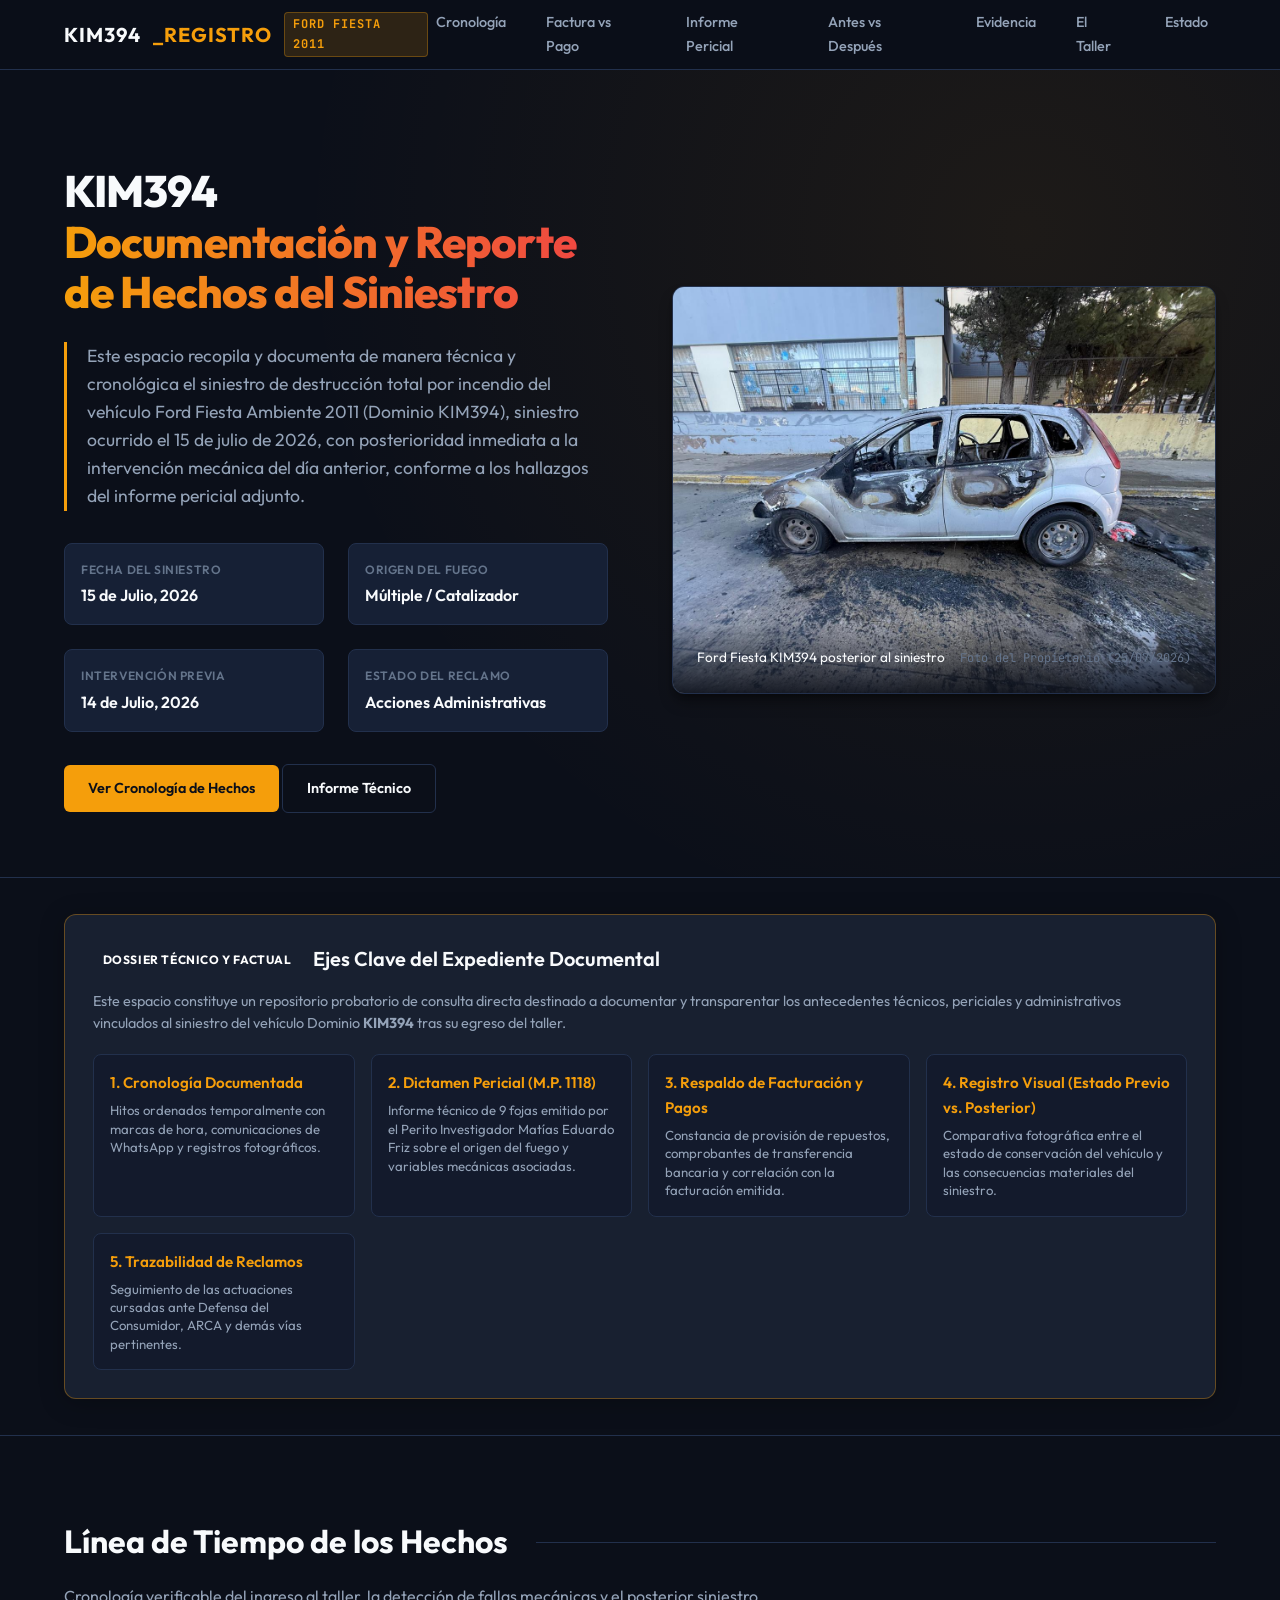
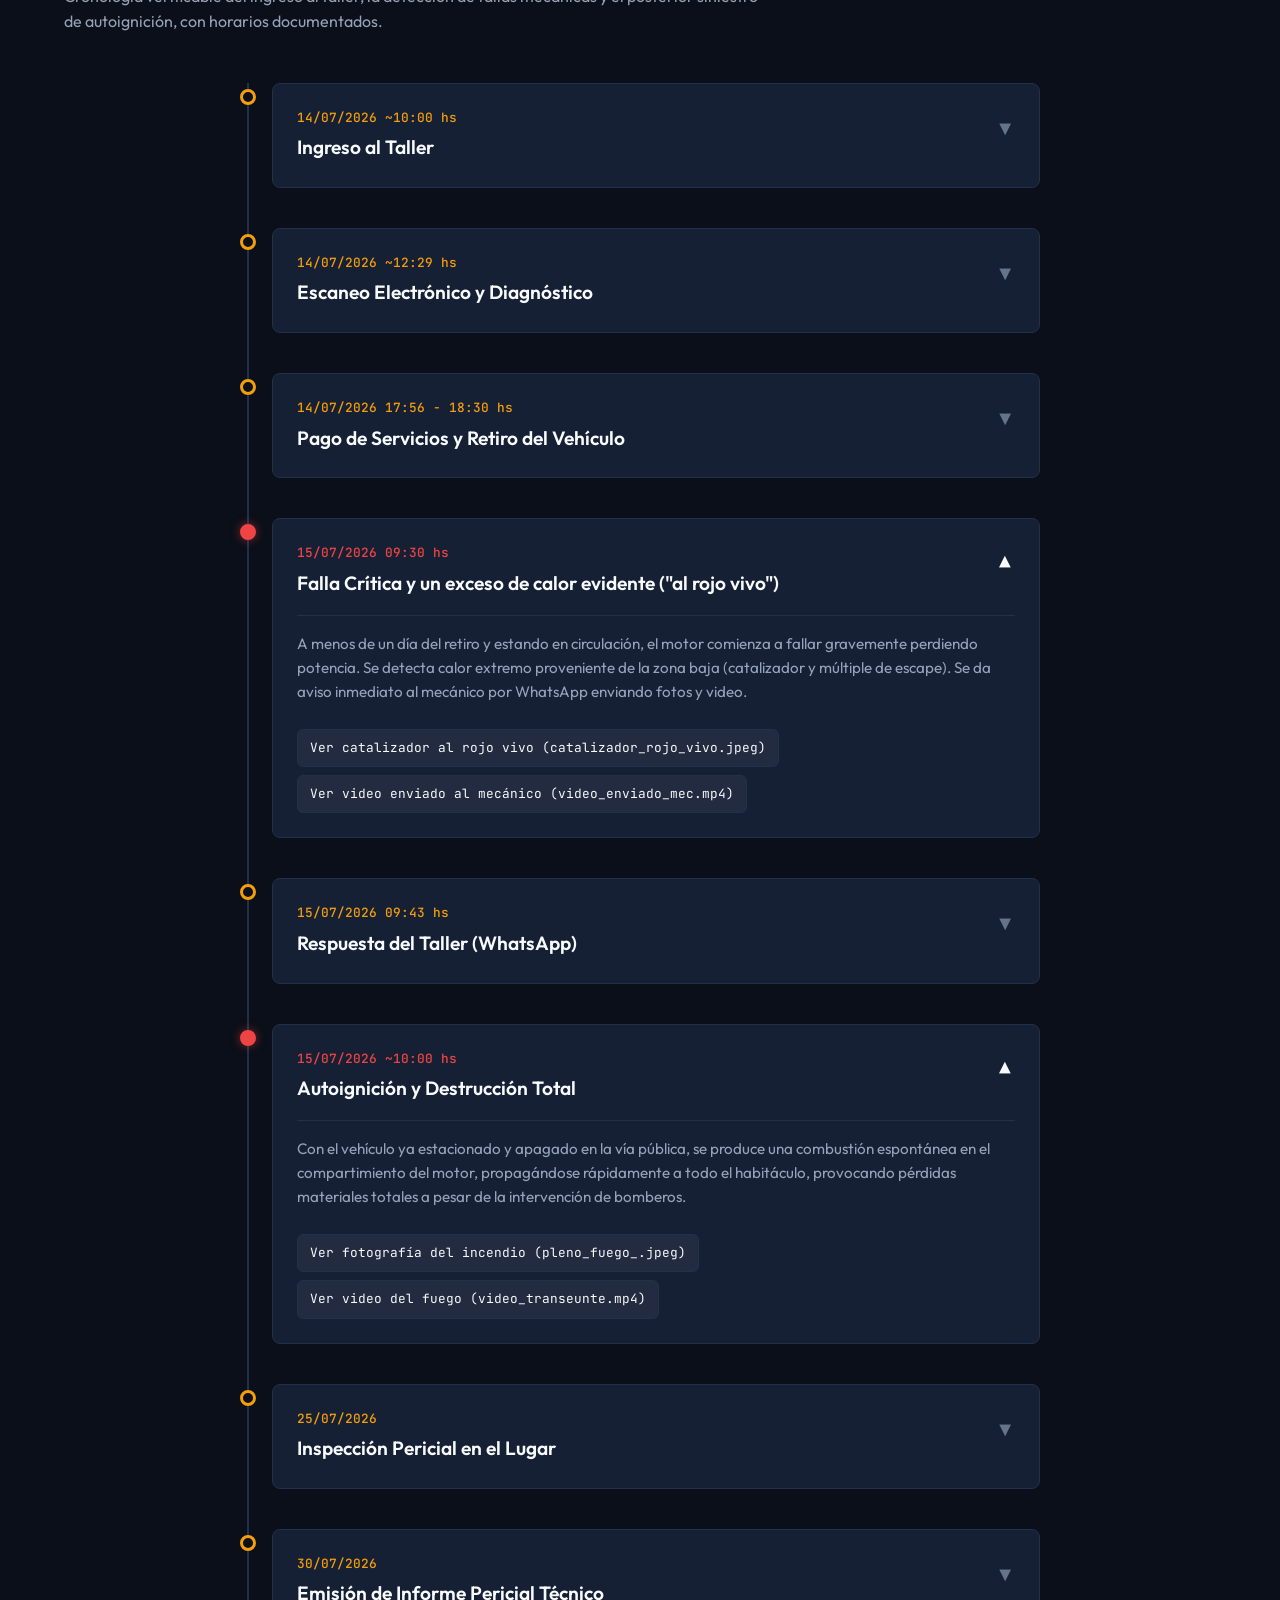
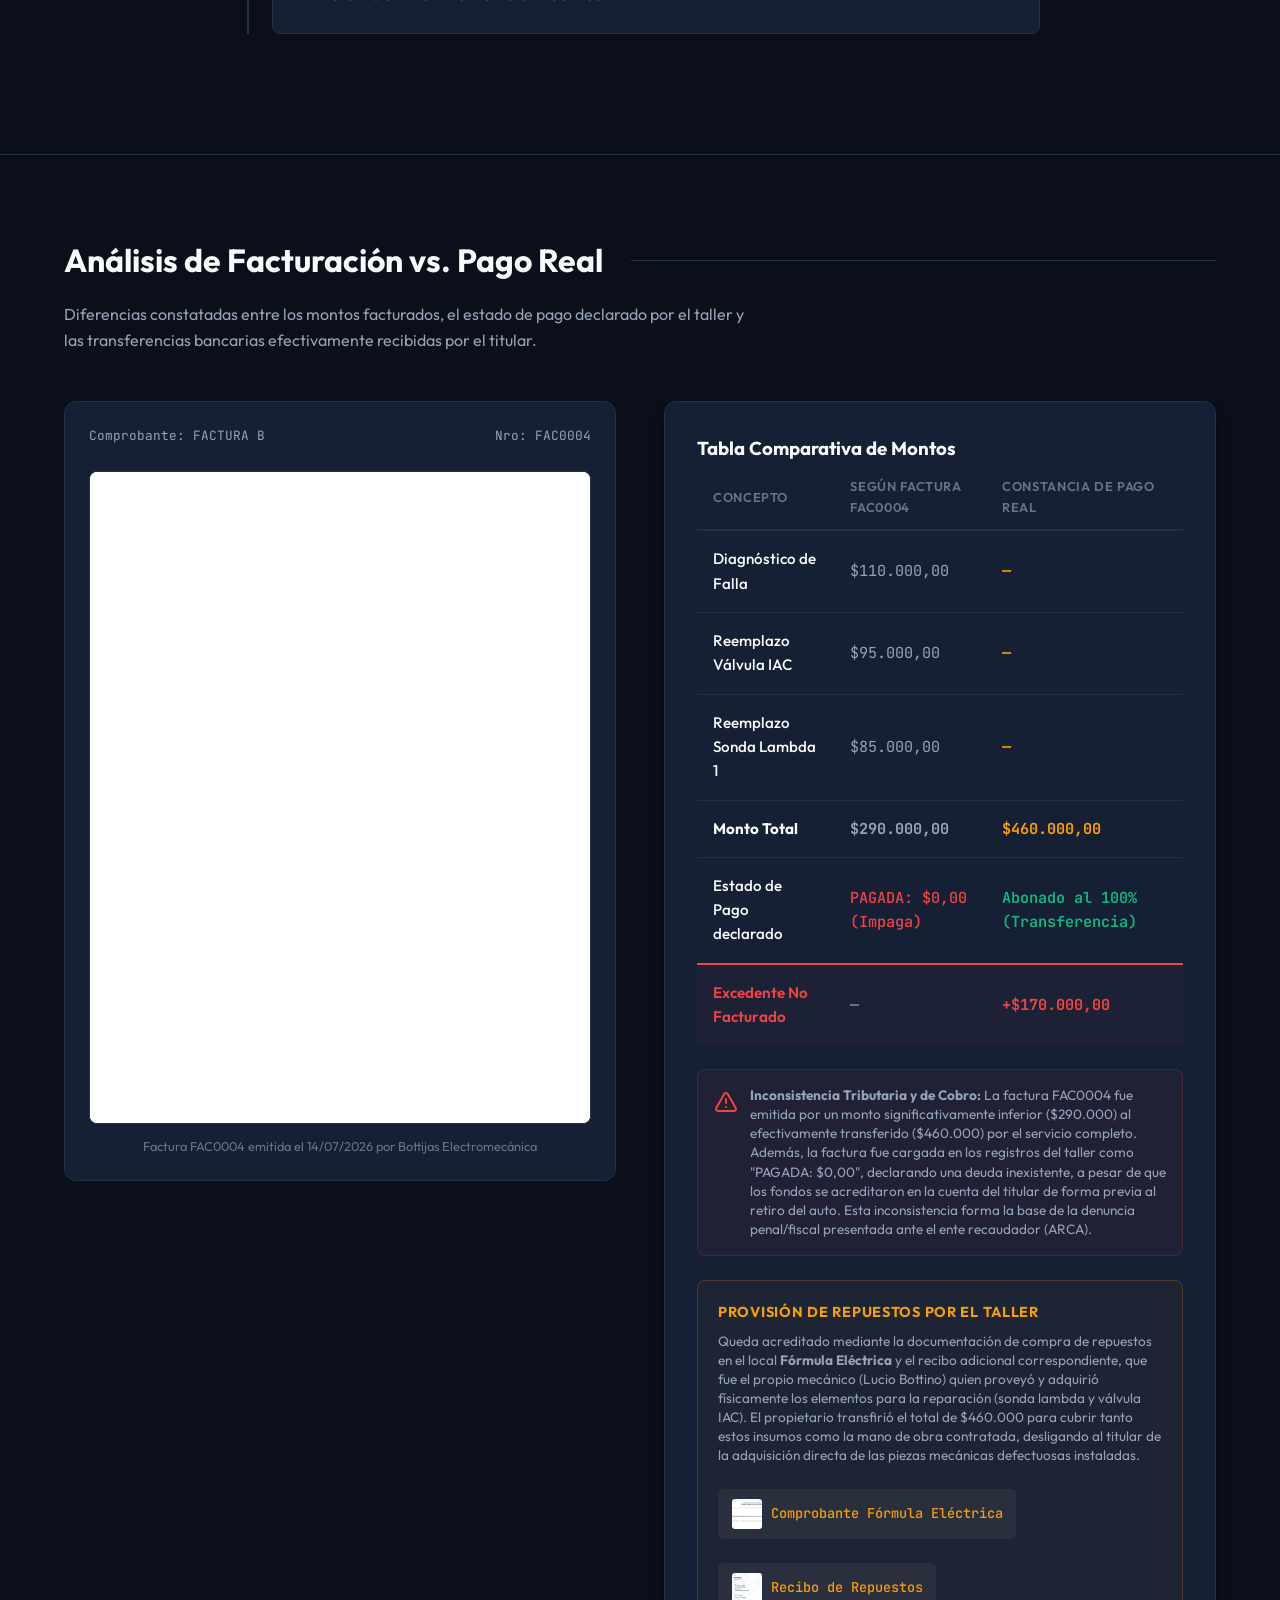
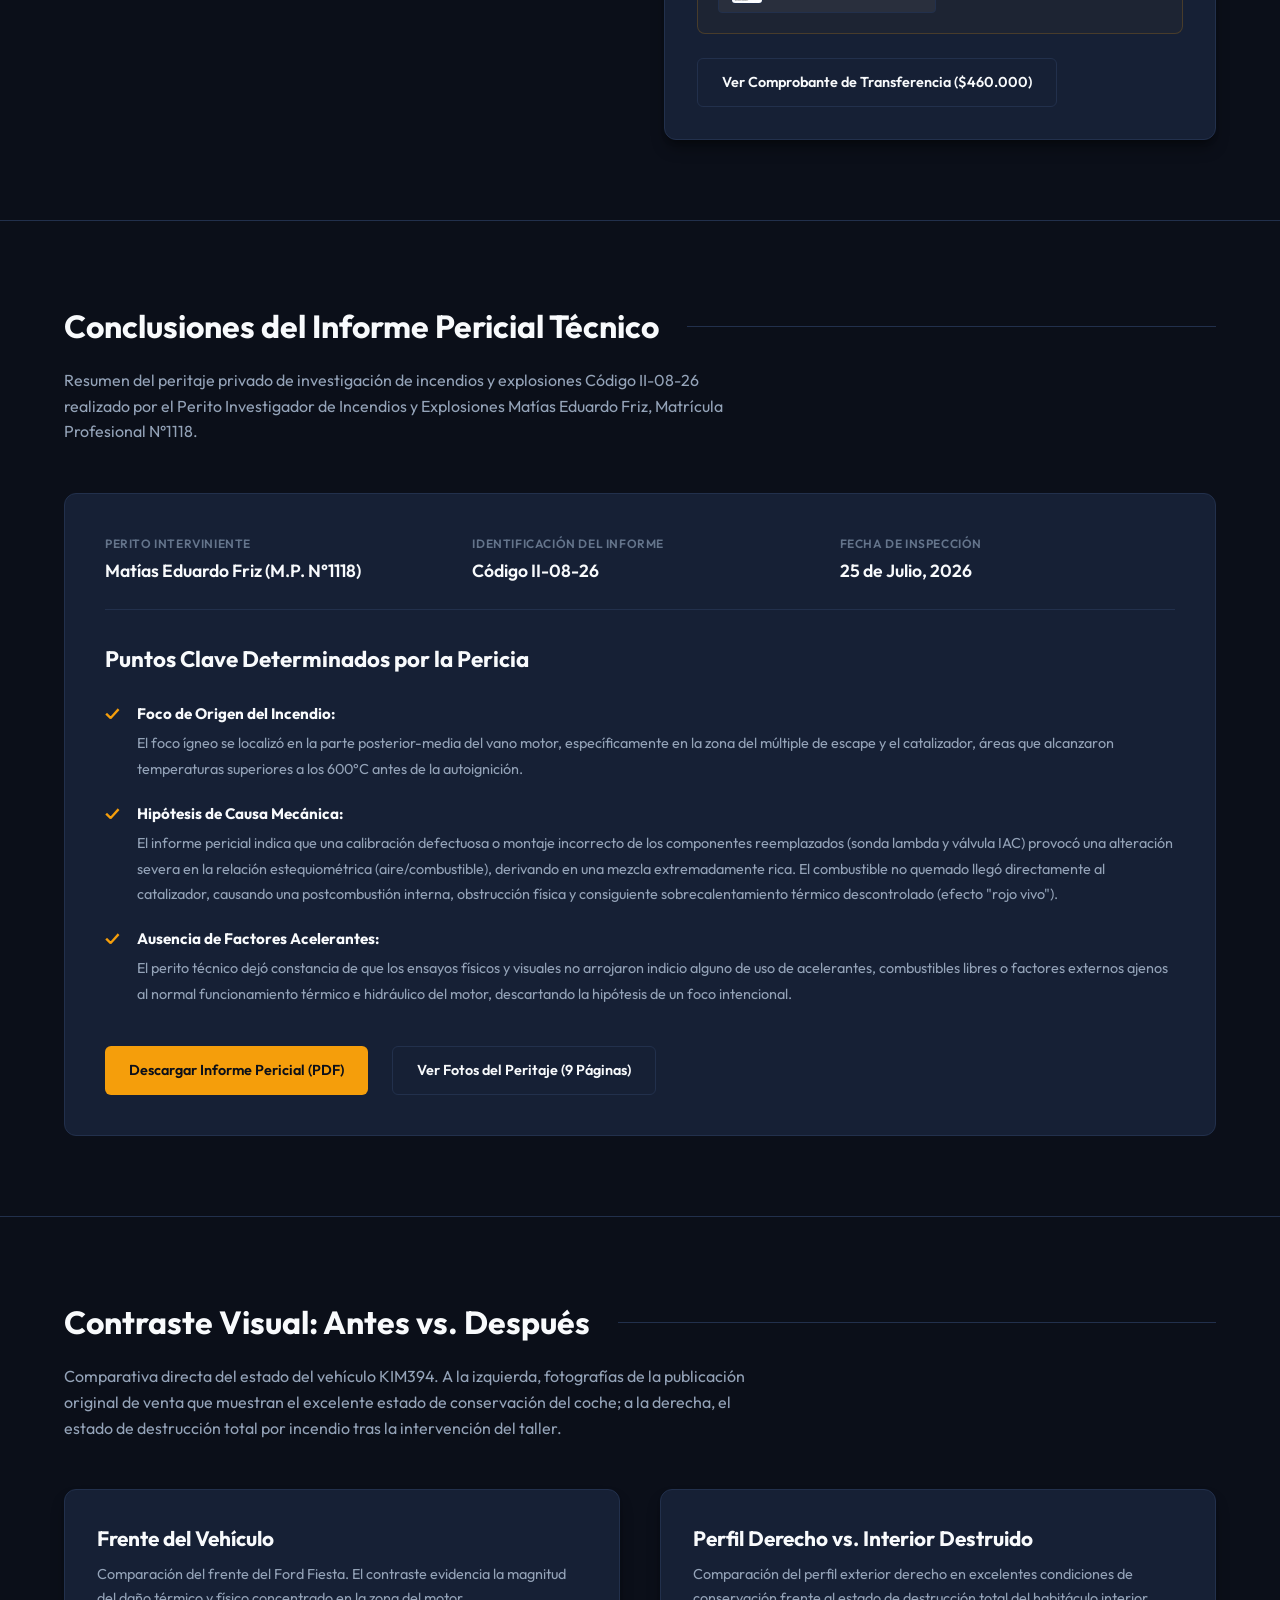
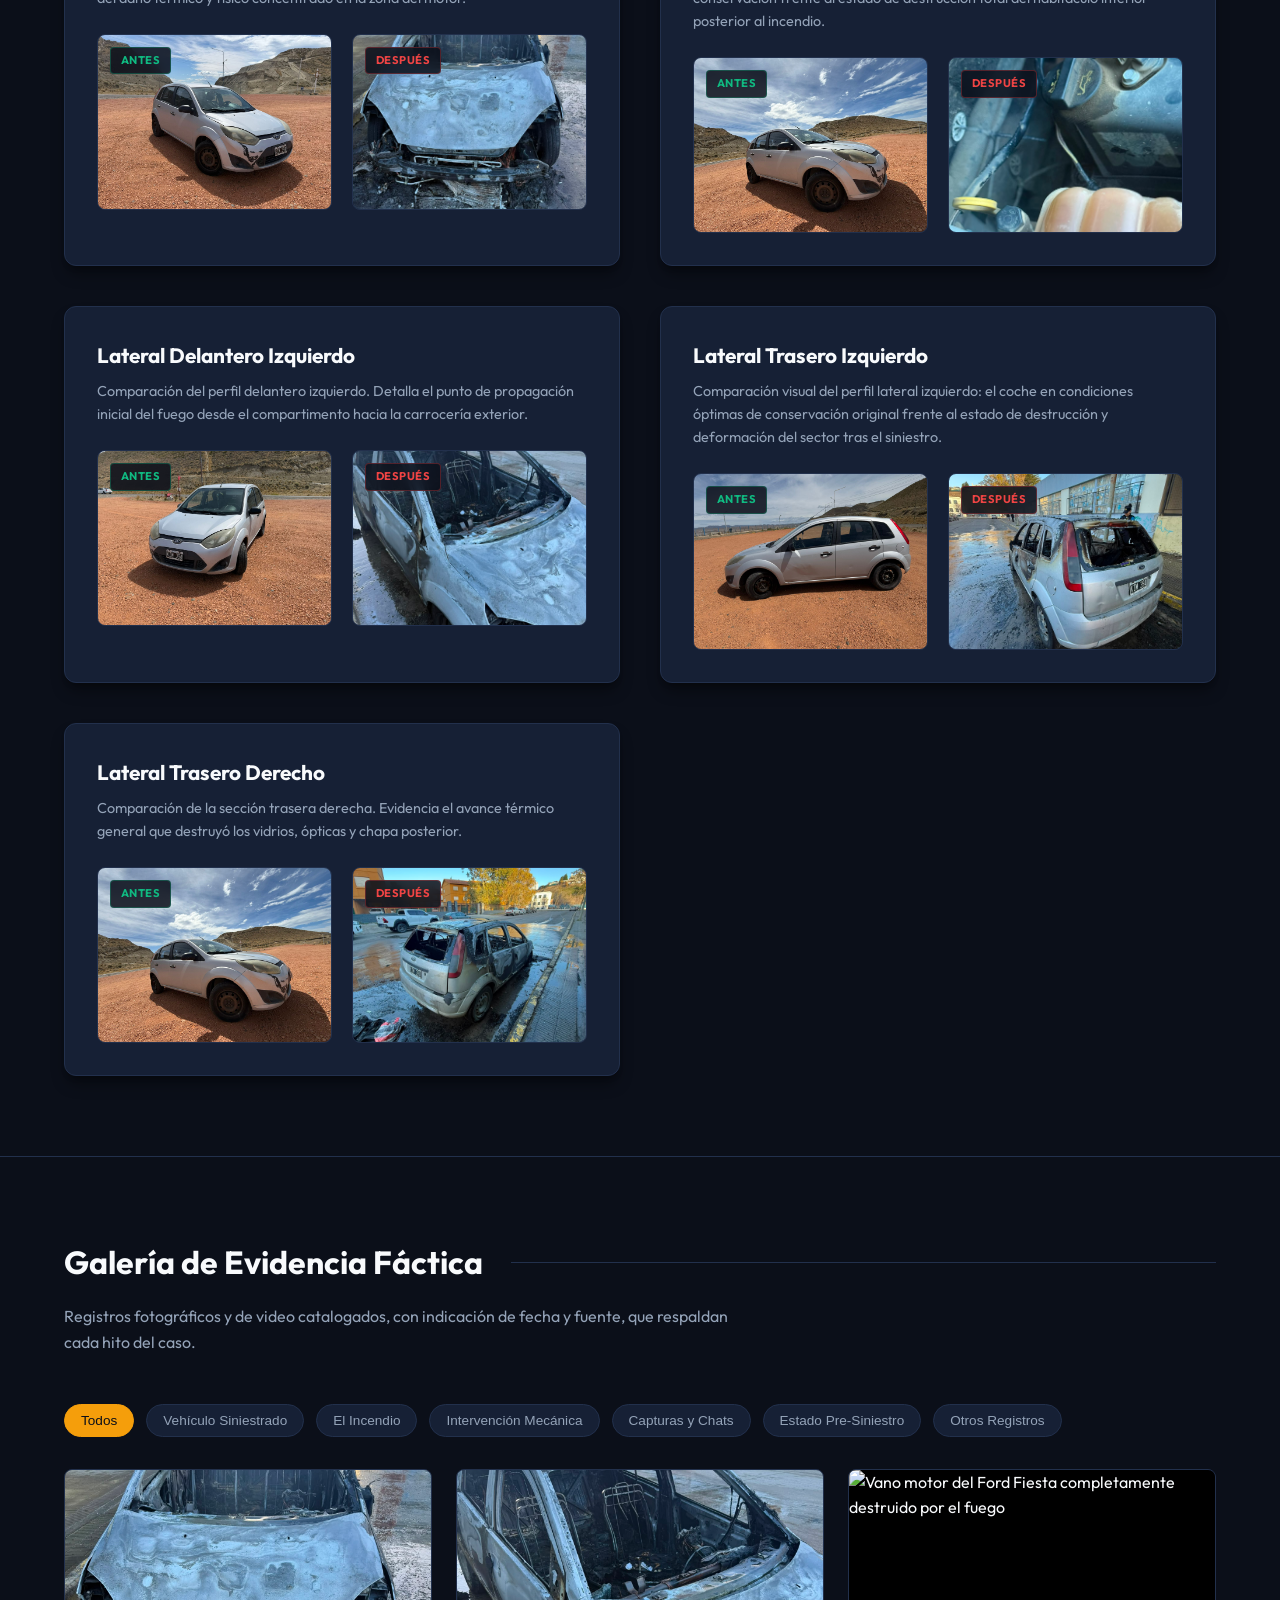
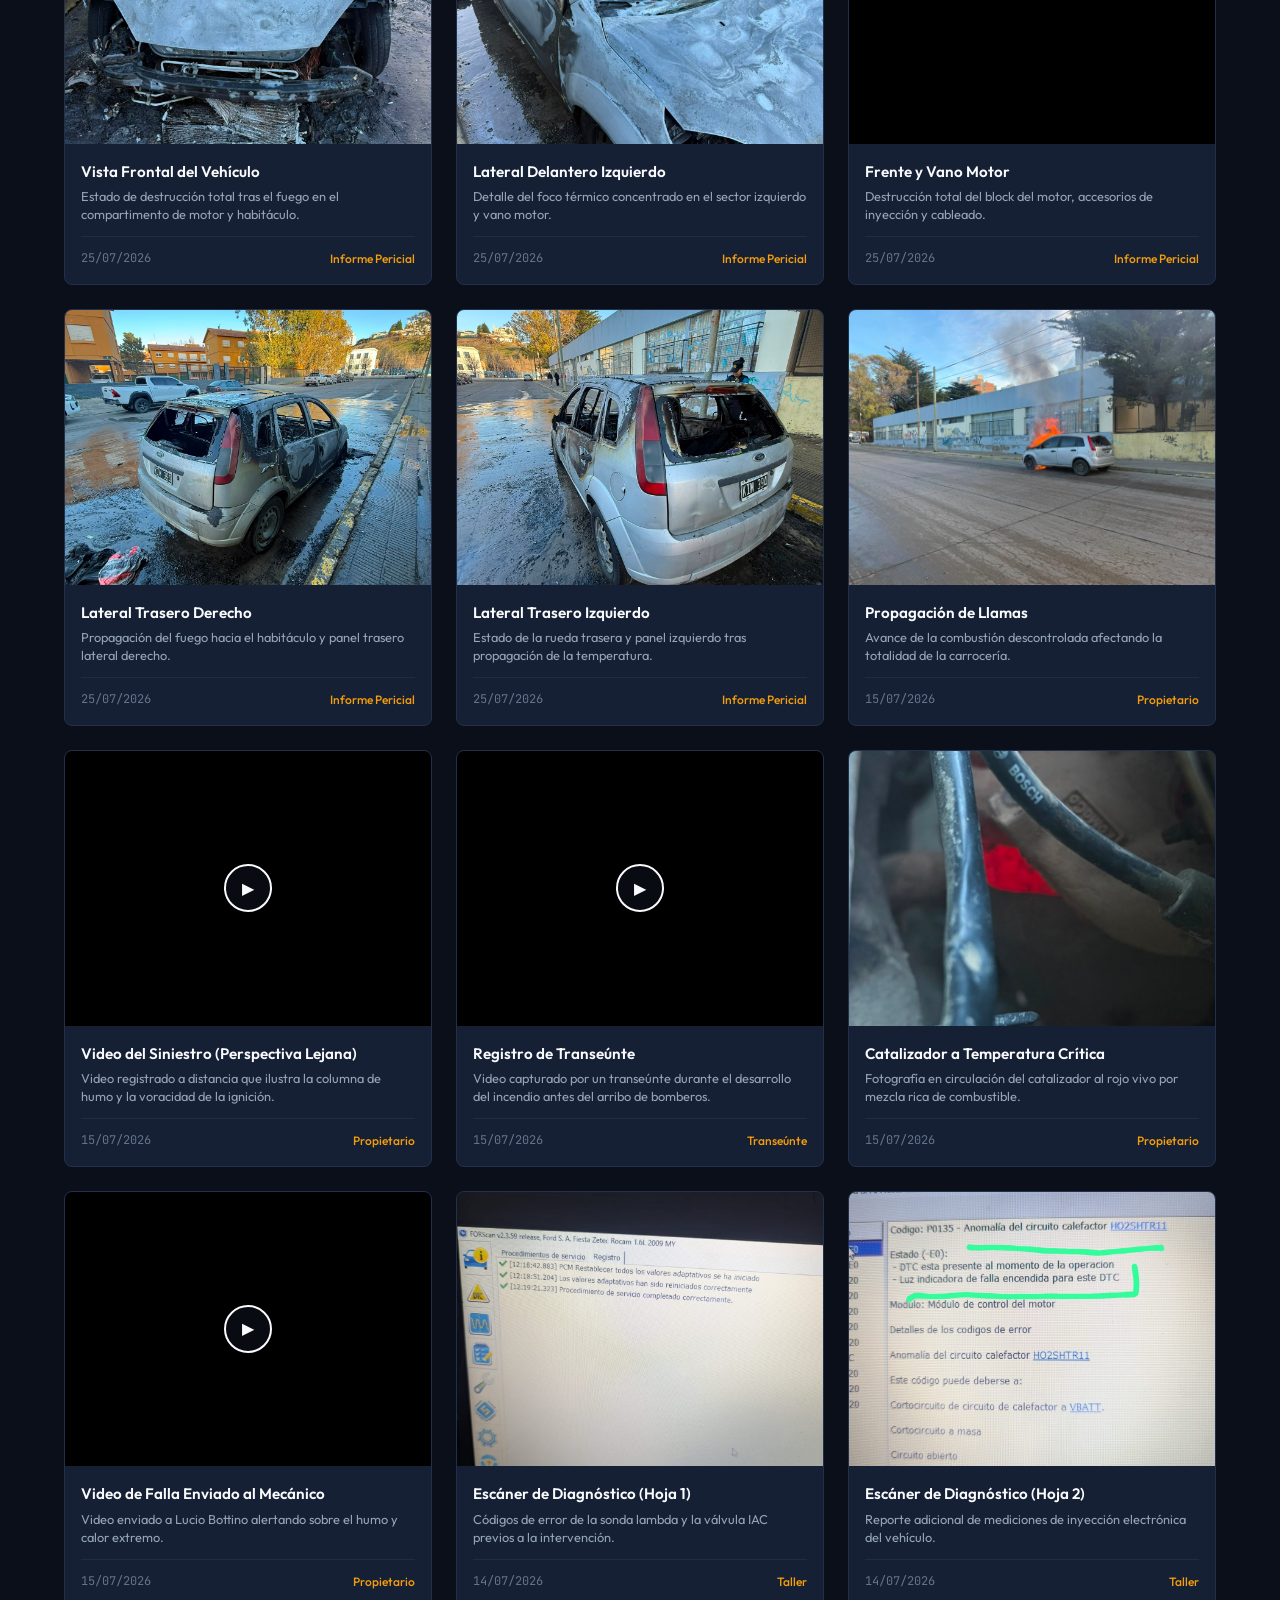
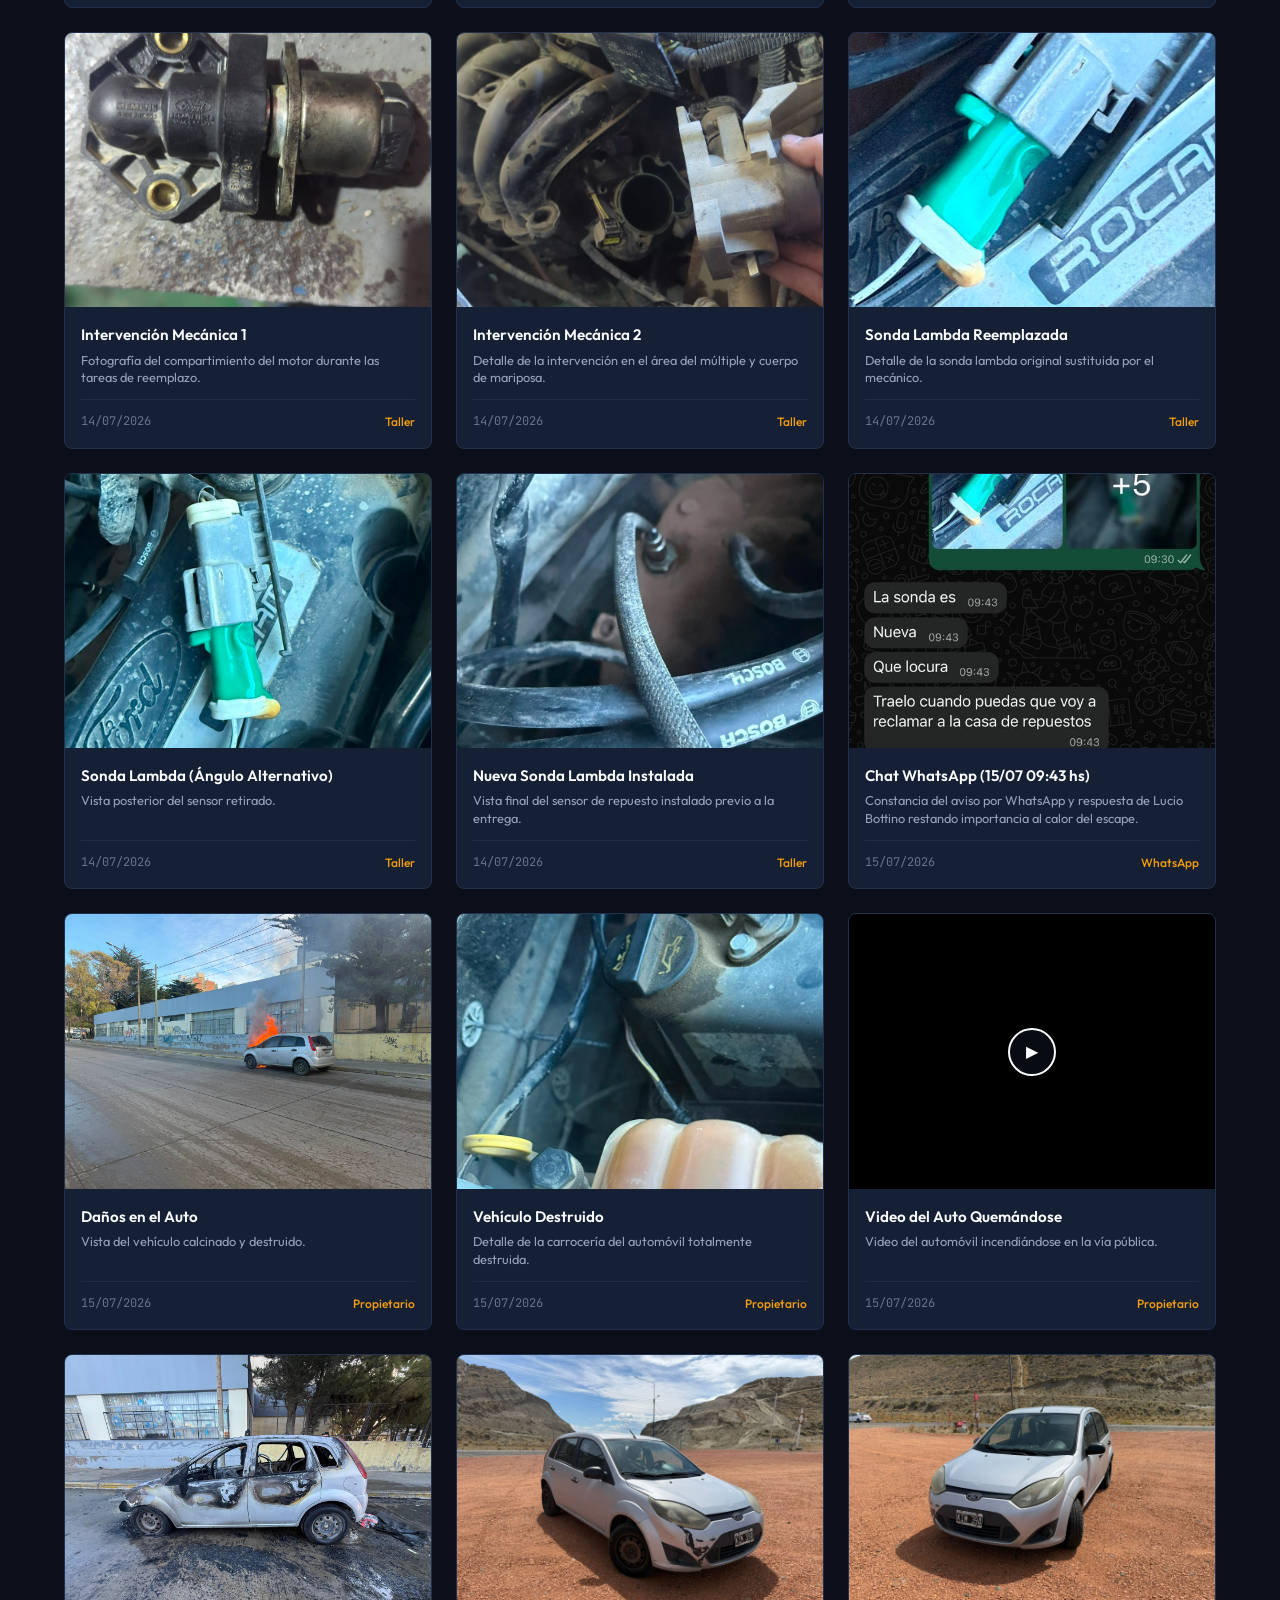
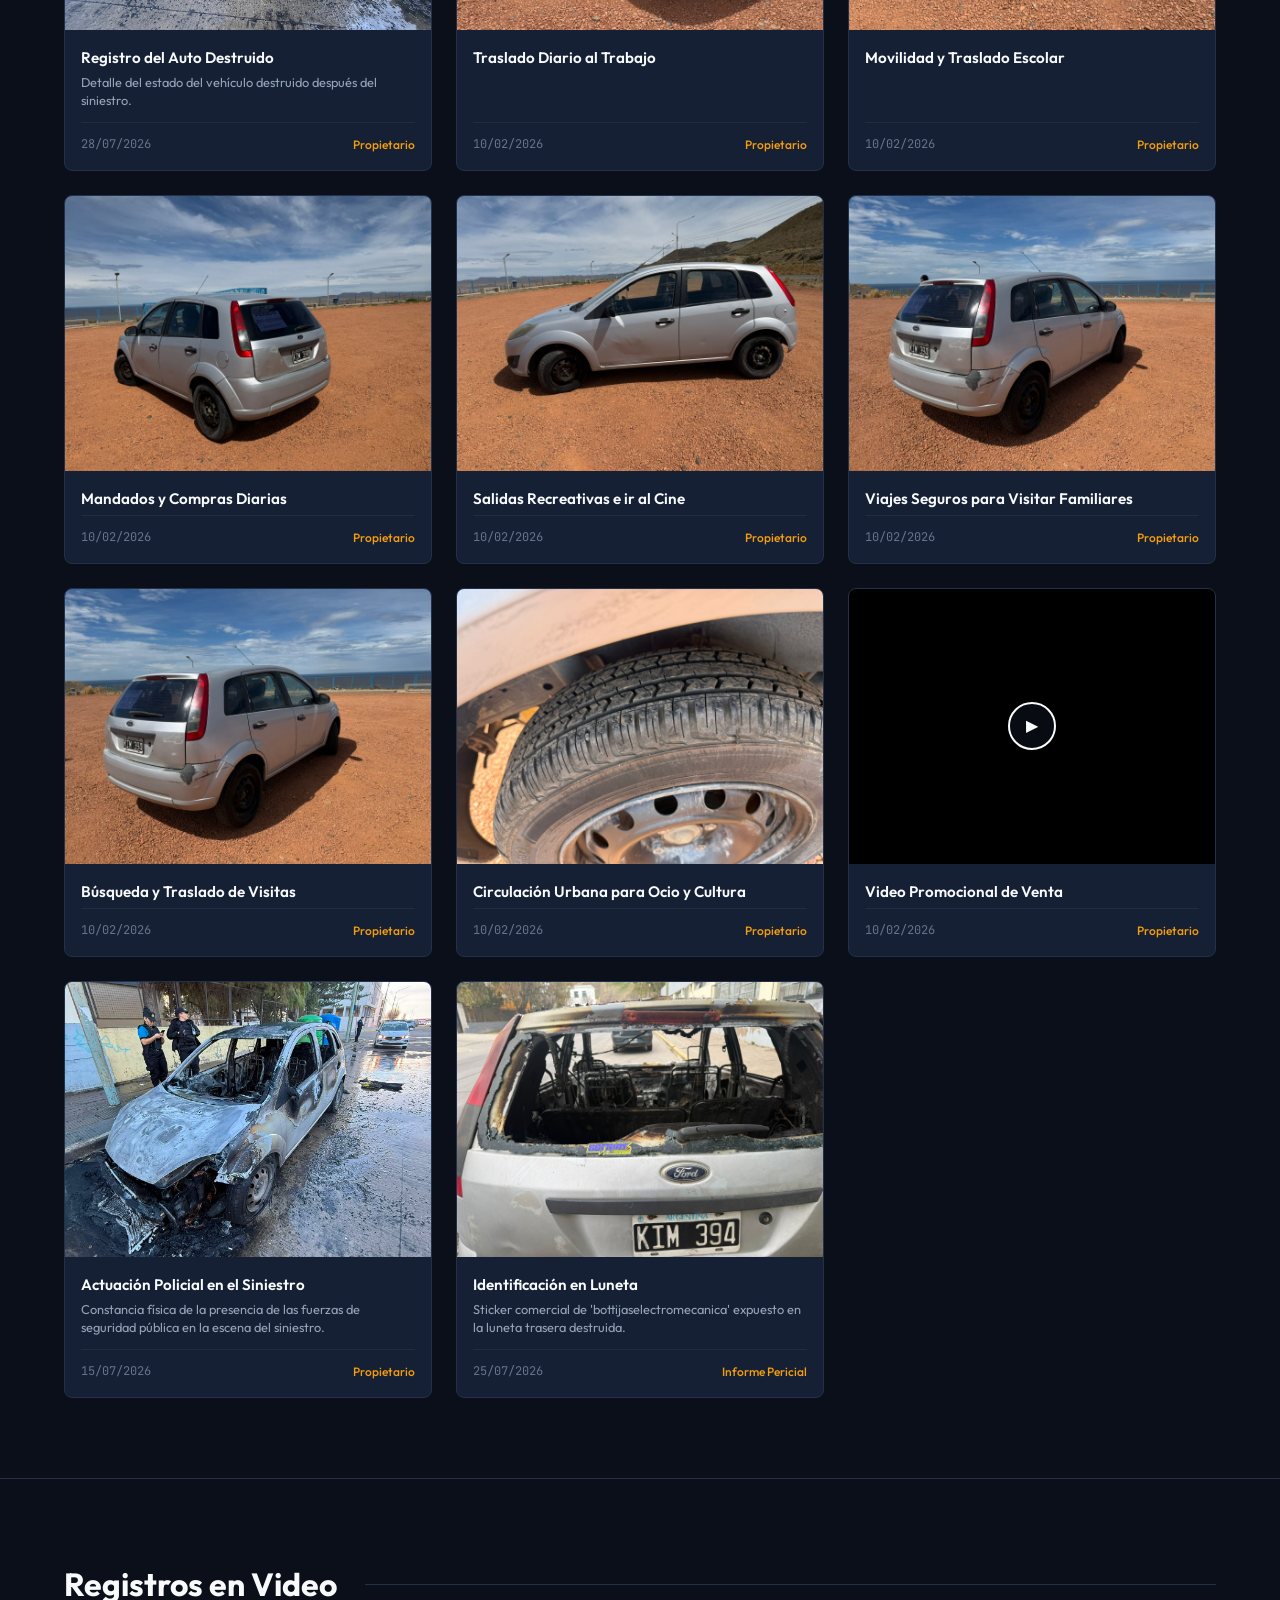
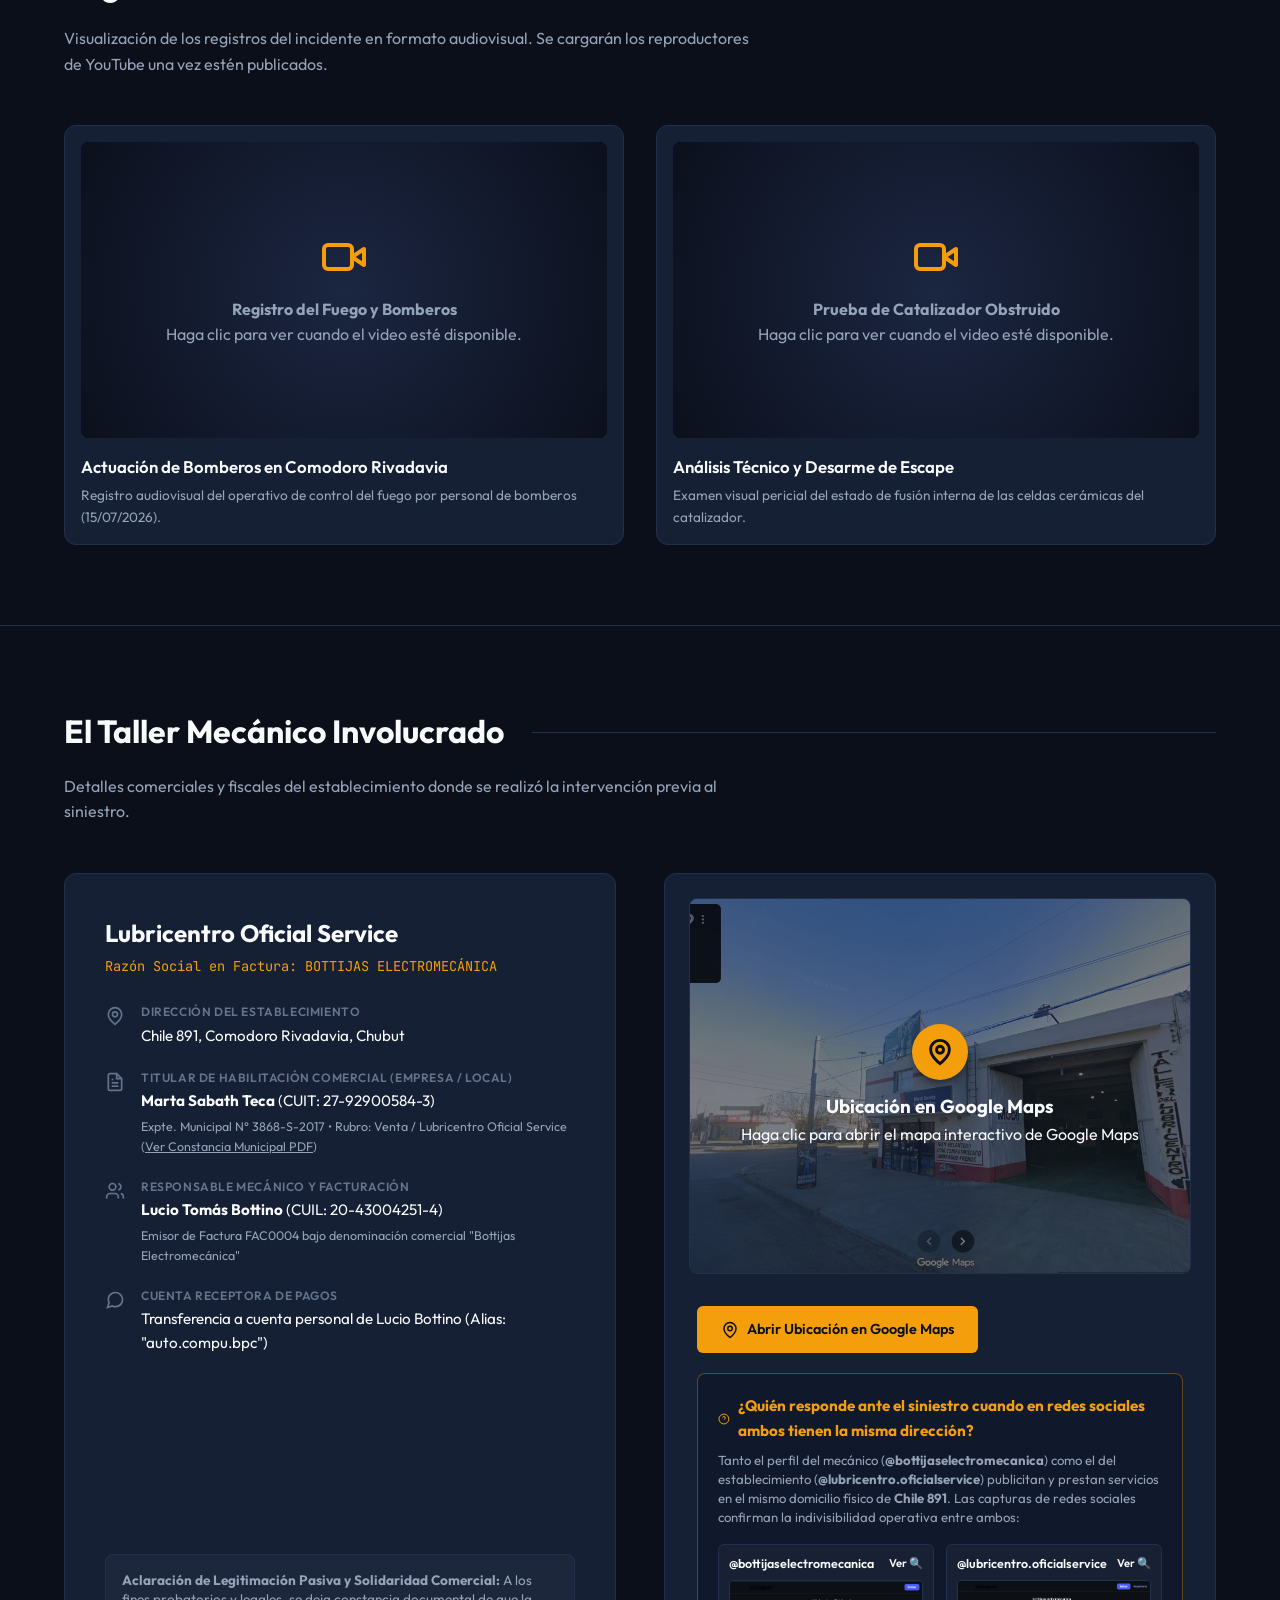
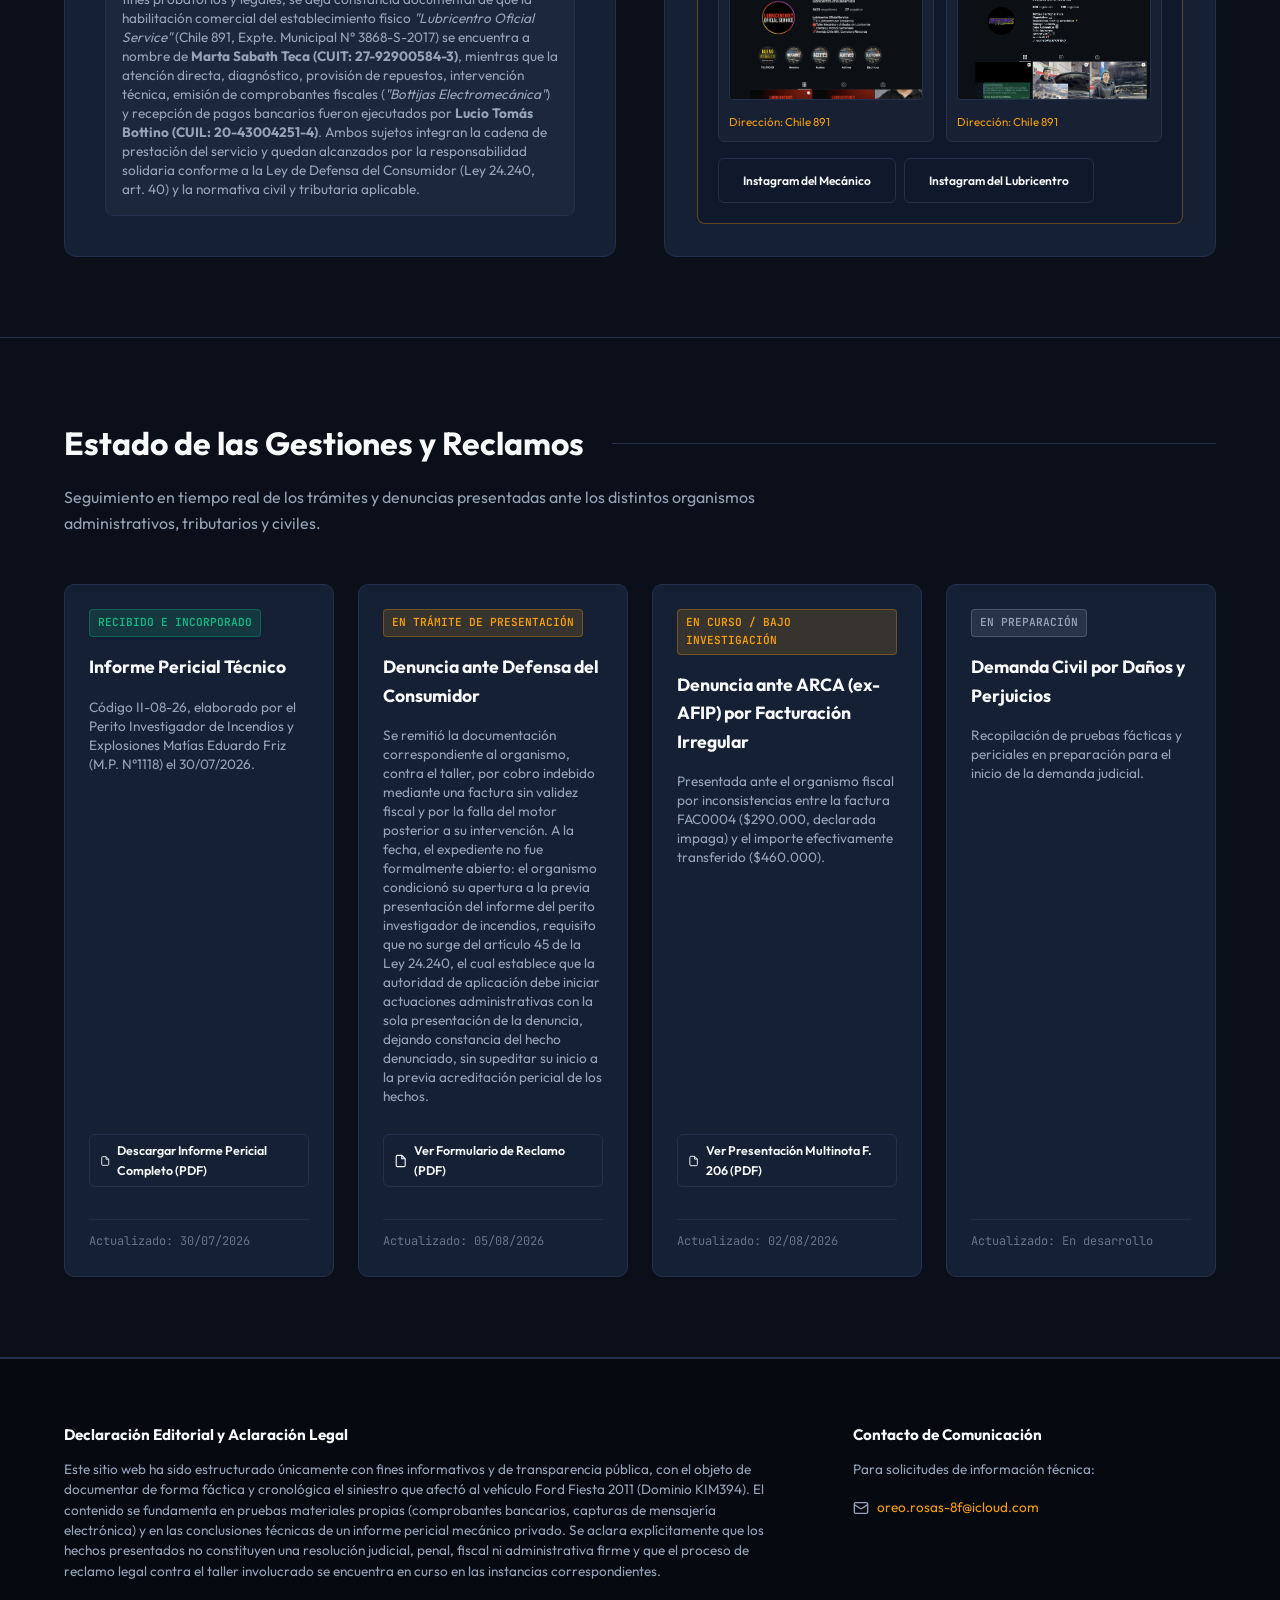
==== index.html @ 002c1e5c "Refine and legally strengthen Executive Summary text in index.html" ====
<!DOCTYPE html>
<html lang="es">
<head>
  <meta charset="UTF-8">
  <meta name="viewport" content="width=device-width, initial-scale=1.0">
  <title>KIM394 — Documentación y Reporte de Hechos del Siniestro</title>
  
  <!-- SEO Meta Tags -->
  <meta name="description" content="Registro documental cronológico, informe pericial técnico y evidencia fáctica sobre el incendio total del automóvil Ford Fiesta Ambiente 2011 (KIM394) tras una intervención mecánica.">
  <meta name="author" content="Propietario del Vehículo">
  
  <!-- Open Graph / Facebook -->
  <meta property="og:type" content="website">
  <meta property="og:title" content="KIM394 — Documentación y Reporte de Hechos del Siniestro">
  <meta property="og:description" content="Cronología verificable, conclusiones periciales y discrepancias de facturación sobre el incendio del Ford Fiesta 2011.">
  <meta property="og:image" content="media/frente_fordfiesta.jpeg">
  
  <!-- Twitter -->
  <meta property="twitter:card" content="summary_large_image">
  <meta property="twitter:title" content="KIM394 — Documentación y Reporte de Hechos del Siniestro">
  <meta property="twitter:description" content="Evidencia y documentación técnica del siniestro del Ford Fiesta KIM394.">
  <meta property="twitter:image" content="media/frente_fordfiesta.jpeg">

  <!-- Stylesheets -->
  <link rel="stylesheet" href="styles.css">
  
  <!-- Structured Data JSON-LD -->
  <script type="application/ld+json">
  {
    "@context": "https://schema.org",
    "@type": "ItemPage",
    "name": "KIM394 — Documentación y Reporte de Hechos del Siniestro",
    "description": "Registro documental cronológico, informe pericial técnico y evidencia fáctica sobre el incendio total del automóvil Ford Fiesta Ambiente 2011 (KIM394) tras una intervención mecánica.",
    "about": {
      "@type": "Thing",
      "name": "Siniestro Automotor Ford Fiesta KIM394",
      "description": "Caso de mala praxis mecánica, sobrecalentamiento térmico e incendio en Comodoro Rivadavia, Chubut."
    },
    "author": {
      "@type": "Person",
      "name": "Propietario del Vehículo KIM394"
    },
    "datePublished": "2026-08-04",
    "inLanguage": "es"
  }
  </script>
</head>
<body>

  <!-- Header -->
  <header>
    <div class="container">
      <a href="#" class="logo">
        KIM394<span>_REGISTRO</span>
        <span class="badge">FORD FIESTA 2011</span>
      </a>
      <nav id="main-nav">
        <a href="#cronologia">Cronología</a>
        <a href="#facturacion">Factura vs Pago</a>
        <a href="#peritaje">Informe Pericial</a>
        <a href="#contraste">Antes vs Después</a>
        <a href="#galeria">Evidencia</a>
        <a href="#taller">El Taller</a>
        <a href="#reclamo">Estado</a>
      </nav>
    </div>
  </header>

  <!-- Hero Section -->
  <section class="hero" id="inicio">
    <div class="container hero-grid">
      <div class="hero-content">
        <h1>KIM394 <span>Documentación y Reporte de Hechos del Siniestro</span></h1>
        <p class="hero-summary">
          Este espacio recopila y documenta de manera técnica y cronológica el siniestro de destrucción total por incendio del vehículo Ford Fiesta Ambiente 2011 (Dominio KIM394), siniestro ocurrido el 15 de julio de 2026, con posterioridad inmediata a la intervención mecánica del día anterior, conforme a los hallazgos del informe pericial adjunto.
        </p>
        <div class="hero-meta">
          <div class="meta-item">
            <div class="meta-label">Fecha del Siniestro</div>
            <div class="meta-value">15 de Julio, 2026</div>
          </div>
          <div class="meta-item">
            <div class="meta-label">Origen del Fuego</div>
            <div class="meta-value">Múltiple / Catalizador</div>
          </div>
          <div class="meta-item">
            <div class="meta-label">Intervención Previa</div>
            <div class="meta-value">14 de Julio, 2026</div>
          </div>
          <div class="meta-item">
            <div class="meta-label">Estado del Reclamo</div>
            <div class="meta-value">Acciones Administrativas</div>
          </div>
        </div>
        <div class="hero-actions">
          <a href="#cronologia" class="btn btn-primary">Ver Cronología de Hechos</a>
          <a href="#peritaje" class="btn btn-secondary">Informe Técnico</a>
        </div>
      </div>
      <div class="hero-image-container">
        <img src="media/portada_auto.jpeg" alt="Fotografía del frente del automóvil Ford Fiesta KIM394 totalmente incendiado en el lugar del siniestro" id="hero-img">
        <div class="hero-image-overlay">
          <span class="hero-image-caption">Ford Fiesta KIM394 posterior al siniestro</span>
          <span class="hero-image-source">Foto del Propietario (25/07/2026)</span>
        </div>
      </div>
    </div>
  </section>

  <!-- Resumen Ejecutivo del Dossier -->
  <section id="resumen-ejecutivo" class="executive-summary-section" style="padding: 2.25rem 0; background: var(--bg-surface); border-bottom: 1px solid var(--border-color);">
    <div class="container">
      <div style="background: rgba(30, 41, 59, 0.7); border: 1px solid rgba(245, 158, 11, 0.35); border-radius: 12px; padding: 1.75rem; box-shadow: 0 4px 24px rgba(0, 0, 0, 0.25);">
        <div style="display: flex; align-items: center; gap: 0.75rem; margin-bottom: 1rem;">
          <span style="background: var(--accent-orange); color: #fff; font-size: 0.75rem; font-weight: 700; padding: 0.25rem 0.6rem; border-radius: 4px; text-transform: uppercase; letter-spacing: 0.05em;">Dossier Técnico y Factual</span>
          <h2 style="font-size: 1.25rem; font-weight: 600; margin: 0; color: var(--text-primary);">Ejes Clave del Expediente Documental</h2>
        </div>
        <p style="font-size: 0.9rem; color: var(--text-secondary); line-height: 1.5; margin-bottom: 1.25rem;">
          Este espacio constituye un repositorio probatorio de consulta directa destinado a documentar y transparentar los antecedentes técnicos, periciales y administrativos vinculados al siniestro del vehículo Dominio <strong>KIM394</strong> tras su egreso del taller.
        </p>
        <div style="display: grid; grid-template-columns: repeat(auto-fit, minmax(210px, 1fr)); gap: 1rem;">
          <div style="background: rgba(15, 23, 42, 0.6); padding: 1rem; border-radius: 8px; border: 1px solid var(--border-color);">
            <div style="font-weight: 600; color: var(--accent-amber); margin-bottom: 0.35rem; font-size: 0.95rem;">1. Cronología Documentada</div>
            <div style="font-size: 0.825rem; color: var(--text-secondary); line-height: 1.4;">Hitos ordenados temporalmente con marcas de hora, comunicaciones de WhatsApp y registros fotográficos.</div>
          </div>
          <div style="background: rgba(15, 23, 42, 0.6); padding: 1rem; border-radius: 8px; border: 1px solid var(--border-color);">
            <div style="font-weight: 600; color: var(--accent-amber); margin-bottom: 0.35rem; font-size: 0.95rem;">2. Dictamen Pericial (M.P. 1118)</div>
            <div style="font-size: 0.825rem; color: var(--text-secondary); line-height: 1.4;">Informe técnico de 9 fojas emitido por el Perito Investigador Matías Eduardo Friz sobre el origen del fuego y variables mecánicas asociadas.</div>
          </div>
          <div style="background: rgba(15, 23, 42, 0.6); padding: 1rem; border-radius: 8px; border: 1px solid var(--border-color);">
            <div style="font-weight: 600; color: var(--accent-amber); margin-bottom: 0.35rem; font-size: 0.95rem;">3. Respaldo de Facturación y Pagos</div>
            <div style="font-size: 0.825rem; color: var(--text-secondary); line-height: 1.4;">Constancia de provisión de repuestos, comprobantes de transferencia bancaria y correlación con la facturación emitida.</div>
          </div>
          <div style="background: rgba(15, 23, 42, 0.6); padding: 1rem; border-radius: 8px; border: 1px solid var(--border-color);">
            <div style="font-weight: 600; color: var(--accent-amber); margin-bottom: 0.35rem; font-size: 0.95rem;">4. Registro Visual (Estado Previo vs. Posterior)</div>
            <div style="font-size: 0.825rem; color: var(--text-secondary); line-height: 1.4;">Comparativa fotográfica entre el estado de conservación del vehículo y las consecuencias materiales del siniestro.</div>
          </div>
          <div style="background: rgba(15, 23, 42, 0.6); padding: 1rem; border-radius: 8px; border: 1px solid var(--border-color);">
            <div style="font-weight: 600; color: var(--accent-amber); margin-bottom: 0.35rem; font-size: 0.95rem;">5. Trazabilidad de Reclamos</div>
            <div style="font-size: 0.825rem; color: var(--text-secondary); line-height: 1.4;">Seguimiento de las actuaciones cursadas ante Defensa del Consumidor, ARCA y demás vías pertinentes.</div>
          </div>
        </div>
      </div>
    </div>
  </section>

  <!-- Timeline Section -->
  <section id="cronologia">
    <div class="container">
      <h2 class="section-title">Línea de Tiempo de los Hechos</h2>
      <p class="section-subtitle">Cronología verificable del ingreso al taller, la detección de fallas mecánicas y el posterior siniestro de autoignición, con horarios documentados.</p>
      
      <div class="timeline-container">
        <!-- Event 1 -->
        <div class="timeline-item" data-index="0">
          <div class="timeline-marker"></div>
          <div class="timeline-card">
            <div class="timeline-header">
              <div class="timeline-meta">
                <span class="timeline-date">14/07/2026 ~10:00 hs</span>
                <h3 class="timeline-title">Ingreso al Taller</h3>
              </div>
              <div class="timeline-toggle-icon">▼</div>
            </div>
            <div class="timeline-content">
              <div class="timeline-detail">
                El vehículo Ford Fiesta (KIM394) ingresa al establecimiento comercial "Lubricentro Oficial Service" (habilitación a nombre de Marta Sabath Teca, bajo atención mecánica directa de Lucio Tomás Bottino / "Bottijas Electromecánica") bajo turno acordado previamente, para resolver fallas en el ralentí del motor.
              </div>
              <div style="display: flex; gap: 0.75rem; flex-wrap: wrap; margin-top: 1rem;">
                <a href="#" class="timeline-evidence-link" data-media="media/local_taller_mecanico.png" data-title="Fachada del Taller (Vista 1)" data-desc="Fachada del Lubricentro Oficial Service / Bottijas Electromecánica donde ingresó el vehículo KIM394." data-date="14/07/2026" style="display: flex; align-items: center; gap: 0.6rem; text-decoration: none; color: var(--accent-orange); font-size: 0.85rem; font-weight: 500; background: rgba(255,255,255,0.05); padding: 0.5rem 0.75rem; border-radius: 6px; border: 1px solid var(--border-color); transition: all 0.2s ease;">
                  <img src="media/local_taller_mecanico.png" alt="Fachada del taller mecánico 1" style="width: 48px; height: 48px; object-fit: cover; border-radius: 4px; border: 1px solid var(--border-color);">
                  <span>Fachada del Taller 1</span>
                </a>
                <a href="#" class="timeline-evidence-link" data-media="media/local_taller_mecanico2.png" data-title="Fachada del Taller (Vista 2)" data-desc="Segunda perspectiva de la fachada del taller mecánico involucrado en la intervención." data-date="14/07/2026" style="display: flex; align-items: center; gap: 0.6rem; text-decoration: none; color: var(--accent-orange); font-size: 0.85rem; font-weight: 500; background: rgba(255,255,255,0.05); padding: 0.5rem 0.75rem; border-radius: 6px; border: 1px solid var(--border-color); transition: all 0.2s ease;">
                  <img src="media/local_taller_mecanico2.png" alt="Fachada del taller mecánico 2" style="width: 48px; height: 48px; object-fit: cover; border-radius: 4px; border: 1px solid var(--border-color);">
                  <span>Fachada del Taller 2</span>
                </a>
              </div>
            </div>
          </div>
        </div>

        <!-- Event 2 -->
        <div class="timeline-item" data-index="1">
          <div class="timeline-marker"></div>
          <div class="timeline-card">
            <div class="timeline-header">
              <div class="timeline-meta">
                <span class="timeline-date">14/07/2026 ~12:29 hs</span>
                <h3 class="timeline-title">Escaneo Electrónico y Diagnóstico</h3>
              </div>
              <div class="timeline-toggle-icon">▼</div>
            </div>
            <div class="timeline-content">
              <div class="timeline-detail">
                Se realiza el escaneo computarizado del vehículo. El diagnóstico arroja fallas en la sonda lambda 1 (sensor de oxígeno) y la válvula de control de aire de ralentí (válvula IAC). Se presupuesta el reemplazo de ambos repuestos.
              </div>
              <a href="#" class="timeline-evidence-link" data-media="media/00000014-PHOTO-2026-07-14-12-29-04.jpg">
                Ver escáner - diagnóstico 1 (00000014-PHOTO...)
              </a>
              <a href="#" class="timeline-evidence-link" data-media="media/00000015-PHOTO-2026-07-14-12-29-04.jpg">
                Ver escáner - diagnóstico 2 (00000015-PHOTO...)
              </a>
              <a href="#" class="timeline-evidence-link" data-media="media/00000028-PHOTO-2026-07-14-14-09-38.jpg">
                Ver desarme - vano motor 1 (00000028-PHOTO...)
              </a>
              <a href="#" class="timeline-evidence-link" data-media="media/00000030-PHOTO-2026-07-14-14-10-10.jpg">
                Ver desarme - vano motor 2 (00000030-PHOTO...)
              </a>
            </div>
          </div>
        </div>

        <!-- Event 3 -->
        <div class="timeline-item" data-index="2">
          <div class="timeline-marker"></div>
          <div class="timeline-card">
            <div class="timeline-header">
              <div class="timeline-meta">
                <span class="timeline-date">14/07/2026 17:56 - 18:30 hs</span>
                <h3 class="timeline-title">Pago de Servicios y Retiro del Vehículo</h3>
              </div>
              <div class="timeline-toggle-icon">▼</div>
            </div>
            <div class="timeline-content">
              <div class="timeline-detail">
                Se abona un total de $460.000 mediante transferencia bancaria (conceptos de mano de obra y repuestos) al CBU de Lucio Tomas Bottino. El propietario retira el vehículo con la garantía verbal por parte del mecánico de que el auto "quedó 10 puntos".
              </div>
              <a href="#" class="timeline-evidence-link" data-media="media/PAGO_SERVICIOS_DARIO.png">
                Ver comprobante de pago (PAGO_SERVICIOS_DARIO.png)
              </a>
            </div>
          </div>
        </div>

        <!-- Event 4 -->
        <div class="timeline-item critical" data-index="3">
          <div class="timeline-marker"></div>
          <div class="timeline-card">
            <div class="timeline-header">
              <div class="timeline-meta">
                <span class="timeline-date">15/07/2026 09:30 hs</span>
                <h3 class="timeline-title">Falla Crítica y un exceso de calor evidente ("al rojo vivo")</h3>
              </div>
              <div class="timeline-toggle-icon">▼</div>
            </div>
            <div class="timeline-content">
              <div class="timeline-detail">
                A menos de un día del retiro y estando en circulación, el motor comienza a fallar gravemente perdiendo potencia. Se detecta calor extremo proveniente de la zona baja (catalizador y múltiple de escape). Se da aviso inmediato al mecánico por WhatsApp enviando fotos y video.
              </div>
              <a href="#" class="timeline-evidence-link" data-media="media/catalizador_rojo_vivo.jpeg">
                Ver catalizador al rojo vivo (catalizador_rojo_vivo.jpeg)
              </a>
              <a href="#" class="timeline-evidence-link" data-media="media/video_enviado_mec.mp4">
                Ver video enviado al mecánico (video_enviado_mec.mp4)
              </a>
            </div>
          </div>
        </div>

        <!-- Event 5 -->
        <div class="timeline-item" data-index="4">
          <div class="timeline-marker"></div>
          <div class="timeline-card">
            <div class="timeline-header">
              <div class="timeline-meta">
                <span class="timeline-date">15/07/2026 09:43 hs</span>
                <h3 class="timeline-title">Respuesta del Taller (WhatsApp)</h3>
              </div>
              <div class="timeline-toggle-icon">▼</div>
            </div>
            <div class="timeline-content">
              <div class="timeline-detail">
                El taller responde minimizando la gravedad de la situación ("traelo cuando puedas que voy a reclamar a la casa de repuestos"), sin indicar que detenga la marcha de forma inmediata o que se apague el motor ante el evidente riesgo térmico.
              </div>
              <a href="#" class="timeline-evidence-link" data-media="media/TRAELO_MECANICO.jpeg">
                Ver captura de la respuesta (TRAELO_MECANICO.jpeg)
              </a>
            </div>
          </div>
        </div>

        <!-- Event 6 -->
        <div class="timeline-item critical" data-index="5">
          <div class="timeline-marker"></div>
          <div class="timeline-card">
            <div class="timeline-header">
              <div class="timeline-meta">
                <span class="timeline-date">15/07/2026 ~10:00 hs</span>
                <h3 class="timeline-title">Autoignición y Destrucción Total</h3>
              </div>
              <div class="timeline-toggle-icon">▼</div>
            </div>
            <div class="timeline-content">
              <div class="timeline-detail">
                Con el vehículo ya estacionado y apagado en la vía pública, se produce una combustión espontánea en el compartimiento del motor, propagándose rápidamente a todo el habitáculo, provocando pérdidas materiales totales a pesar de la intervención de bomberos.
              </div>
              <a href="#" class="timeline-evidence-link" data-media="media/pleno_fuego_.jpeg">
                Ver fotografía del incendio (pleno_fuego_.jpeg)
              </a>
              <a href="#" class="timeline-evidence-link" data-media="media/video_transeunte.mp4">
                Ver video del fuego (video_transeunte.mp4)
              </a>
            </div>
          </div>
        </div>

        <!-- Event 7 -->
        <div class="timeline-item" data-index="6" id="inspeccion-pericial">
          <div class="timeline-marker"></div>
          <div class="timeline-card">
            <div class="timeline-header">
              <div class="timeline-meta">
                <span class="timeline-date">25/07/2026</span>
                <h3 class="timeline-title">Inspección Pericial en el Lugar</h3>
              </div>
              <div class="timeline-toggle-icon">▼</div>
            </div>
            <div class="timeline-content">
              <div class="timeline-detail">
                El Perito Investigador de Incendios y Explosiones Matías Eduardo Friz realiza la inspección física y técnica del automóvil, el cual permaneció inmóvil en el lugar del hecho para preservar la evidencia técnica de origen del fuego.
              </div>
              <div class="timeline-mini-gallery-title">Galería de Inspección (Fotos Perito Matías Eduardo Friz):</div>
              <div class="timeline-mini-gallery">
                <div class="timeline-gallery-thumb" data-media="media/peritaje_friz_1.png" data-title="Informe Pericial - Pág 1" data-desc="Página 1 del informe pericial técnico elaborado por el Perito Investigador de Incendios y Explosiones Matías Eduardo Friz (M.P. N°1118).">
                  <img src="media/peritaje_friz_1.png" alt="Informe pericial folio 1" loading="lazy">
                  <div class="thumb-overlay">
                    <span>+8 págs</span>
                  </div>
                </div>
                <div class="timeline-gallery-thumb" style="display: none;" data-media="media/peritaje_friz_2.png" data-title="Informe Pericial - Pág 2" data-desc="Página 2 del informe pericial técnico elaborado por el Perito Investigador de Incendios y Explosiones Matías Eduardo Friz (M.P. N°1118).">
                  <img src="media/peritaje_friz_2.png" alt="Informe pericial folio 2" loading="lazy">
                </div>
                <div class="timeline-gallery-thumb" style="display: none;" data-media="media/peritaje_friz_3.png" data-title="Informe Pericial - Pág 3" data-desc="Página 3 del informe pericial técnico elaborado por el Perito Investigador de Incendios y Explosiones Matías Eduardo Friz (M.P. N°1118).">
                  <img src="media/peritaje_friz_3.png" alt="Informe pericial folio 3" loading="lazy">
                </div>
                <div class="timeline-gallery-thumb" style="display: none;" data-media="media/peritaje_friz_4.png" data-title="Informe Pericial - Pág 4" data-desc="Página 4 del informe pericial técnico elaborado por el Perito Investigador de Incendios y Explosiones Matías Eduardo Friz (M.P. N°1118).">
                  <img src="media/peritaje_friz_4.png" alt="Informe pericial folio 4" loading="lazy">
                </div>
                <div class="timeline-gallery-thumb" style="display: none;" data-media="media/peritaje_friz_5.png" data-title="Informe Pericial - Pág 5" data-desc="Página 5 del informe pericial técnico elaborado por el Perito Investigador de Incendios y Explosiones Matías Eduardo Friz (M.P. N°1118).">
                  <img src="media/peritaje_friz_5.png" alt="Informe pericial folio 5" loading="lazy">
                </div>
                <div class="timeline-gallery-thumb" style="display: none;" data-media="media/peritaje_friz_6.png" data-title="Informe Pericial - Pág 6" data-desc="Página 6 del informe pericial técnico elaborado por el Perito Investigador de Incendios y Explosiones Matías Eduardo Friz (M.P. N°1118).">
                  <img src="media/peritaje_friz_6.png" alt="Informe pericial folio 6" loading="lazy">
                </div>
                <div class="timeline-gallery-thumb" style="display: none;" data-media="media/peritaje_friz_7.png" data-title="Informe Pericial - Pág 7" data-desc="Página 7 del informe pericial técnico elaborado por el Perito Investigador de Incendios y Explosiones Matías Eduardo Friz (M.P. N°1118).">
                  <img src="media/peritaje_friz_7.png" alt="Informe pericial folio 7" loading="lazy">
                </div>
                <div class="timeline-gallery-thumb" style="display: none;" data-media="media/peritaje_friz_8.png" data-title="Informe Pericial - Pág 8" data-desc="Página 8 del informe pericial técnico elaborado por el Perito Investigador de Incendios y Explosiones Matías Eduardo Friz (M.P. N°1118).">
                  <img src="media/peritaje_friz_8.png" alt="Informe pericial folio 8" loading="lazy">
                </div>
                <div class="timeline-gallery-thumb" style="display: none;" data-media="media/peritaje_friz_9.png" data-title="Informe Pericial - Pág 9" data-desc="Página 9 del informe pericial técnico elaborado por el Perito Investigador de Incendios y Explosiones Matías Eduardo Friz (M.P. N°1118).">
                  <img src="media/peritaje_friz_9.png" alt="Informe pericial folio 9" loading="lazy">
                </div>
              </div>
            </div>
          </div>
        </div>

        <!-- Event 8 -->
        <div class="timeline-item" data-index="7">
          <div class="timeline-marker"></div>
          <div class="timeline-card">
            <div class="timeline-header">
              <div class="timeline-meta">
                <span class="timeline-date">30/07/2026</span>
                <h3 class="timeline-title">Emisión de Informe Pericial Técnico</h3>
              </div>
              <div class="timeline-toggle-icon">▼</div>
            </div>
            <div class="timeline-content">
              <div class="timeline-detail">
                Se expide oficialmente el informe pericial Código II-08-26, que determina técnicamente el foco de origen de la combustión y las probables fallas asociadas a la intervención mecánica.
              </div>
              <a href="#peritaje" class="timeline-evidence-link">
                Ver Resumen de Conclusiones Periciales
              </a>
            </div>
          </div>
        </div>

      </div>
    </div>
  </section>

  <!-- Billing & Discrepancy Section -->
  <section id="facturacion">
    <div class="container">
      <h2 class="section-title">Análisis de Facturación vs. Pago Real</h2>
      <p class="section-subtitle">Diferencias constatadas entre los montos facturados, el estado de pago declarado por el taller y las transferencias bancarias efectivamente recibidas por el titular.</p>
      
      <div class="compare-container">
        <!-- Left: Factura PDF placeholder/visualizer -->
        <div class="invoice-preview-card">
          <div class="invoice-header-info">
            <span>Comprobante: FACTURA B</span>
            <span>Nro: FAC0004</span>
          </div>
          <div class="invoice-visual-container">
            <!-- Embebido del pdf de la factura -->
            <iframe src="media/FAC0004.pdf" title="Factura FAC0004 emitida por Bottijas Electromecánica">
              <p>Tu navegador no soporta visualización de PDFs. <a href="media/FAC0004.pdf" target="_blank">Haz clic aquí para abrir la factura en PDF.</a></p>
            </iframe>
          </div>
          <p class="invoice-caption">Factura FAC0004 emitida el 14/07/2026 por Bottijas Electromecánica</p>
        </div>

        <!-- Right: Comparison Details -->
        <div class="comparison-table-card">
          <h3>Tabla Comparativa de Montos</h3>
          <div class="table-responsive">
            <table class="comparison-table">
              <thead>
                <tr>
                  <th>Concepto</th>
                  <th>Según Factura FAC0004</th>
                  <th>Constancia de Pago Real</th>
                </tr>
              </thead>
              <tbody>
                <tr>
                  <td class="table-label">Diagnóstico de Falla</td>
                  <td class="table-invoice">$110.000,00</td>
                  <td class="table-real">—</td>
                </tr>
                <tr>
                  <td class="table-label">Reemplazo Válvula IAC</td>
                  <td class="table-invoice">$95.000,00</td>
                  <td class="table-real">—</td>
                </tr>
                <tr>
                  <td class="table-label">Reemplazo Sonda Lambda 1</td>
                  <td class="table-invoice">$85.000,00</td>
                  <td class="table-real">—</td>
                </tr>
                <tr>
                  <td class="table-label"><strong>Monto Total</strong></td>
                  <td class="table-invoice"><strong>$290.000,00</strong></td>
                  <td class="table-real"><strong>$460.000,00</strong></td>
                </tr>
                <tr>
                  <td class="table-label">Estado de Pago declarado</td>
                  <td class="table-invoice" style="color: var(--accent-red); font-weight: 500;">PAGADA: $0,00 (Impaga)</td>
                  <td class="table-real" style="color: var(--accent-green);">Abonado al 100% (Transferencia)</td>
                </tr>
                <tr class="comparison-discrepancy">
                  <td class="discrepancy-label">Excedente No Facturado</td>
                  <td class="table-invoice">—</td>
                  <td class="discrepancy-value">+$170.000,00</td>
                </tr>
              </tbody>
            </table>
          </div>

          <div class="comparison-alert">
            <svg width="24" height="24" viewBox="0 0 24 24" fill="none" stroke="currentColor" stroke-width="2" stroke-linecap="round" stroke-linejoin="round">
              <path d="m21.73 18-8-14a2 2 0 0 0-3.48 0l-8 14A2 2 0 0 0 4 21h16a2 2 0 0 0 1.73-3Z"></path>
              <line x1="12" y1="9" x2="12" y2="13"></line>
              <line x1="12" y1="17" x2="12.01" y2="17"></line>
            </svg>
            <div class="comparison-alert-text">
              <strong>Inconsistencia Tributaria y de Cobro:</strong> 
              La factura FAC0004 fue emitida por un monto significativamente inferior ($290.000) al efectivamente transferido ($460.000) por el servicio completo. Además, la factura fue cargada en los registros del taller como "PAGADA: $0,00", declarando una deuda inexistente, a pesar de que los fondos se acreditaron en la cuenta del titular de forma previa al retiro del auto. Esta inconsistencia forma la base de la denuncia penal/fiscal presentada ante el ente recaudador (ARCA).
            </div>
          </div>

          <div class="provision-card" style="margin-top: 1.5rem; background: rgba(245, 158, 11, 0.03); border: 1px solid rgba(245, 158, 11, 0.2); border-radius: 8px; padding: 1.25rem;">
            <strong style="color: var(--accent-amber); display: block; margin-bottom: 0.5rem; font-size: 0.9rem; text-transform: uppercase; letter-spacing: 0.05em;">Provisión de Repuestos por el Taller</strong>
            <p style="font-size: 0.85rem; color: var(--text-secondary); line-height: 1.4; margin: 0 0 1rem 0;">
              Queda acreditado mediante la documentación de compra de repuestos en el local <strong>Fórmula Eléctrica</strong> y el recibo adicional correspondiente, que fue el propio mecánico (Lucio Bottino) quien proveyó y adquirió físicamente los elementos para la reparación (sonda lambda y válvula IAC). El propietario transfirió el total de $460.000 para cubrir tanto estos insumos como la mano de obra contratada, desligando al titular de la adquisición directa de las piezas mecánicas defectuosas instaladas.
            </p>
            <div style="display: flex; gap: 1rem; flex-wrap: wrap;">
              <a href="#" class="timeline-evidence-link" data-media="media/arca_formula_electrica.png" data-title="Comprobante Fórmula Eléctrica" data-desc="Comprobante que acredita que la compra de los repuestos por parte del mecánico fue realizada en el local comercial Fórmula Eléctrica." data-date="14/07/2026" style="display: flex; align-items: center; gap: 0.5rem; text-decoration: none; color: var(--accent-amber); font-size: 0.85rem; font-weight: 500; background: rgba(255,255,255,0.05); padding: 0.5rem 0.75rem; border-radius: 4px; border: 1px solid var(--border-color); transition: all 0.2s ease;">
                <img src="media/arca_formula_electrica.png" alt="Comprobante Fórmula Eléctrica" style="width: 32px; height: 32px; object-fit: cover; border-radius: 4px; border: 1px solid var(--border-color);">
                <span>Comprobante Fórmula Eléctrica</span>
              </a>
              <a href="#" class="timeline-evidence-link" data-media="media/PAGO_REPUESTOS.jpeg" data-title="Recibo Adicional de Repuestos" data-desc="Recibo del pago adicional por repuestos que conforma el monto restante del servicio." data-date="14/07/2026" style="display: flex; align-items: center; gap: 0.5rem; text-decoration: none; color: var(--accent-amber); font-size: 0.85rem; font-weight: 500; background: rgba(255,255,255,0.05); padding: 0.5rem 0.75rem; border-radius: 4px; border: 1px solid var(--border-color); transition: all 0.2s ease;">
                <img src="media/PAGO_REPUESTOS.jpeg" alt="Recibo de Repuestos" style="width: 32px; height: 32px; object-fit: cover; border-radius: 4px; border: 1px solid var(--border-color);">
                <span>Recibo de Repuestos</span>
              </a>
            </div>
          </div>
          
          <div style="margin-top: 1.5rem; display: flex; gap: 1rem;">
            <a href="media/PAGO_SERVICIOS_COMP_HB3_TRANSFERENCIA-242087851-20260714180152.pdf" class="btn btn-secondary btn-sm" target="_blank">
              Ver Comprobante de Transferencia ($460.000)
            </a>
          </div>
        </div>
      </div>
    </div>
  </section>

  <!-- Report Conclusions Section -->
  <section id="peritaje">
    <div class="container">
      <h2 class="section-title">Conclusiones del Informe Pericial Técnico</h2>
      <p class="section-subtitle">Resumen del peritaje privado de investigación de incendios y explosiones Código II-08-26 realizado por el Perito Investigador de Incendios y Explosiones Matías Eduardo Friz, Matrícula Profesional N°1118.</p>
      
      <div class="report-card">
        <div class="report-meta-grid">
          <div>
            <div class="meta-label">Perito Interviniente</div>
            <div class="report-meta-value">Matías Eduardo Friz (M.P. N°1118)</div>
          </div>
          <div>
            <div class="meta-label">Identificación del Informe</div>
            <div class="report-meta-value">Código II-08-26</div>
          </div>
          <div>
            <div class="meta-label">Fecha de Inspección</div>
            <div class="report-meta-value">25 de Julio, 2026</div>
          </div>
        </div>
        
        <div class="report-content">
          <h3>Puntos Clave Determinados por la Pericia</h3>
          <ul class="report-bullets">
            <li>
              <strong>Foco de Origen del Incendio:</strong>
              <span>El foco ígneo se localizó en la parte posterior-media del vano motor, específicamente en la zona del múltiple de escape y el catalizador, áreas que alcanzaron temperaturas superiores a los 600°C antes de la autoignición.</span>
            </li>
            <li>
              <strong>Hipótesis de Causa Mecánica:</strong>
              <span>El informe pericial indica que una calibración defectuosa o montaje incorrecto de los componentes reemplazados (sonda lambda y válvula IAC) provocó una alteración severa en la relación estequiométrica (aire/combustible), derivando en una mezcla extremadamente rica. El combustible no quemado llegó directamente al catalizador, causando una postcombustión interna, obstrucción física y consiguiente sobrecalentamiento térmico descontrolado (efecto "rojo vivo").</span>
            </li>
            <li>
              <strong>Ausencia de Factores Acelerantes:</strong>
              <span>El perito técnico dejó constancia de que los ensayos físicos y visuales no arrojaron indicio alguno de uso de acelerantes, combustibles libres o factores externos ajenos al normal funcionamiento térmico e hidráulico del motor, descartando la hipótesis de un foco intencional.</span>
            </li>
          </ul>
          
          <div class="report-actions">
            <a href="media/informe_pericial_kim394.pdf" class="btn btn-primary" target="_blank" id="download-report">
              Descargar Informe Pericial (PDF)
            </a>
            <a href="#" class="btn btn-secondary btn-ver-peritaje-fotos" id="btn-ver-fotos-peritaje">Ver Fotos del Peritaje (9 Páginas)</a>
          </div>
        </div>
      </div>
    </div>
  </section>

  <!-- Contraste Section -->
  <section id="contraste">
    <div class="container">
      <h2 class="section-title">Contraste Visual: Antes vs. Después</h2>
      <p class="section-subtitle">Comparativa directa del estado del vehículo KIM394. A la izquierda, fotografías de la publicación original de venta que muestran el excelente estado de conservación del coche; a la derecha, el estado de destrucción total por incendio tras la intervención del taller.</p>
      
      <div class="contraste-grid">
        <!-- Front view comparison -->
        <div class="contraste-card">
          <h3>Frente del Vehículo</h3>
          <p>Comparación del frente del Ford Fiesta. El contraste evidencia la magnitud del daño térmico y físico concentrado en la zona del motor.</p>
          <div class="contraste-split">
            <div class="contraste-media-box" onclick="openLightbox('media/pre_siniestro/WhatsApp Image 2026-02-10 at 15.05.28.jpeg', 'Antes: Frente del coche', 'Frente en perfecto estado (Foto de venta del vehículo).', '10/02/2026', 'Publicación de Venta', false)">
              <span class="contraste-label antes">Antes</span>
              <img src="media/pre_siniestro/WhatsApp Image 2026-02-10 at 15.05.28.jpeg" alt="Frente del Ford Fiesta en perfecto estado original">
              <div class="contraste-caption">Original (10/02/2026)</div>
            </div>
            <div class="contraste-media-box" onclick="openLightbox('media/frente_fordfiesta.jpeg', 'Después: Frente quemado', 'Frente totalmente destruido por el fuego.', '25/07/2026', 'Informe Pericial', false)">
              <span class="contraste-label despues">Después</span>
              <img src="media/frente_fordfiesta.jpeg" alt="Frente del coche totalmente quemado">
              <div class="contraste-caption">Siniestro (25/07/2026)</div>
            </div>
          </div>
        </div>

        <!-- Right Profile vs. Interior Destruido -->
        <div class="contraste-card">
          <h3>Perfil Derecho vs. Interior Destruido</h3>
          <p>Comparación del perfil exterior derecho en excelentes condiciones de conservación frente al estado de destrucción total del habitáculo interior posterior al incendio.</p>
          <div class="contraste-split">
            <div class="contraste-media-box" onclick="openLightbox('media/pre_siniestro/WhatsApp Image 2026-02-10 at 15.05.30 (2).jpeg', 'Antes: Perfil Derecho', 'Perfil lateral derecho del coche en perfecto estado (Foto de venta).', '10/02/2026', 'Publicación de Venta', false)">
              <span class="contraste-label antes">Antes</span>
              <img src="media/pre_siniestro/WhatsApp Image 2026-02-10 at 15.05.30 (2).jpeg" alt="Perfil lateral derecho original en perfectas condiciones">
              <div class="contraste-caption">Original (10/02/2026)</div>
            </div>
            <div class="contraste-media-box" onclick="openLightbox('media/WhatsApp Image 2026-08-03 at 19.49.51.jpeg', 'Después: Interior Destruido', 'Destrucción total de los componentes del habitáculo interior.', '25/07/2026', 'Informe Pericial', false)">
              <span class="contraste-label despues">Después</span>
              <img src="media/WhatsApp Image 2026-08-03 at 19.49.51.jpeg" alt="Habitáculo interior completamente incinerado">
              <div class="contraste-caption">Siniestro (25/07/2026)</div>
            </div>
          </div>
        </div>

        <!-- Front Left Profile comparison -->
        <div class="contraste-card">
          <h3>Lateral Delantero Izquierdo</h3>
          <p>Comparación del perfil delantero izquierdo. Detalla el punto de propagación inicial del fuego desde el compartimento hacia la carrocería exterior.</p>
          <div class="contraste-split">
            <div class="contraste-media-box" onclick="openLightbox('media/pre_siniestro/WhatsApp Image 2026-02-10 at 15.05.28 (1).jpeg', 'Antes: Lateral Delantero Izquierdo', 'Perfil delantero izquierdo original en perfecto estado.', '10/02/2026', 'Publicación de Venta', false)">
              <span class="contraste-label antes">Antes</span>
              <img src="media/pre_siniestro/WhatsApp Image 2026-02-10 at 15.05.28 (1).jpeg" alt="Perfil delantero izquierdo en perfecto estado">
              <div class="contraste-caption">Original (10/02/2026)</div>
            </div>
            <div class="contraste-media-box" onclick="openLightbox('media/frente_lado_izquierdo.jpeg', 'Después: Lateral Delantero Izquierdo Quemado', 'Perfil delantero izquierdo calcinado tras el fuego.', '25/07/2026', 'Informe Pericial', false)">
              <span class="contraste-label despues">Después</span>
              <img src="media/frente_lado_izquierdo.jpeg" alt="Perfil delantero izquierdo quemado">
              <div class="contraste-caption">Siniestro (25/07/2026)</div>
            </div>
          </div>
        </div>

        <!-- Rear Left Profile comparison -->
        <div class="contraste-card">
          <h3>Lateral Trasero Izquierdo</h3>
          <p>Comparación visual del perfil lateral izquierdo: el coche en condiciones óptimas de conservación original frente al estado de destrucción y deformación del sector tras el siniestro.</p>
          <div class="contraste-split">
            <div class="contraste-media-box" onclick="openLightbox('media/pre_siniestro/WhatsApp Image 2026-02-10 at 15.05.28 (2).jpeg', 'Antes: Lateral Trasero Izquierdo', 'Perfil trasero izquierdo original en perfecto estado.', '10/02/2026', 'Publicación de Venta', false)">
              <span class="contraste-label antes">Antes</span>
              <img src="media/pre_siniestro/WhatsApp Image 2026-02-10 at 15.05.28 (2).jpeg" alt="Perfil trasero izquierdo en perfecto estado original">
              <div class="contraste-caption">Original (10/02/2026)</div>
            </div>
            <div class="contraste-media-box" onclick="openLightbox('media/lateral_trasero_izquierdo.jpeg', 'Después: Lateral Trasero Izquierdo Quemado', 'Detalle de la rueda y guardabarros trasero izquierdo calcinado.', '25/07/2026', 'Informe Pericial', false)">
              <span class="contraste-label despues">Después</span>
              <img src="media/lateral_trasero_izquierdo.jpeg" alt="Perfil trasero izquierdo quemado">
              <div class="contraste-caption">Siniestro (25/07/2026)</div>
            </div>
          </div>
        </div>

        <!-- Rear Right Profile comparison -->
        <div class="contraste-card">
          <h3>Lateral Trasero Derecho</h3>
          <p>Comparación de la sección trasera derecha. Evidencia el avance térmico general que destruyó los vidrios, ópticas y chapa posterior.</p>
          <div class="contraste-split">
            <div class="contraste-media-box" onclick="openLightbox('media/pre_siniestro/WhatsApp Image 2026-02-10 at 15.05.30 (2).jpeg', 'Antes: Lateral Trasero Derecho', 'Perfil trasero derecho original en perfecto estado.', '10/02/2026', 'Publicación de Venta', false)">
              <span class="contraste-label antes">Antes</span>
              <img src="media/pre_siniestro/WhatsApp Image 2026-02-10 at 15.05.30 (2).jpeg" alt="Perfil trasero derecho en perfecto estado original">
              <div class="contraste-caption">Original (10/02/2026)</div>
            </div>
            <div class="contraste-media-box" onclick="openLightbox('media/lateral_trasero_derecho.jpeg', 'Después: Lateral Trasero Derecho Quemado', 'Detalle del panel y rueda trasera derecha calcinados.', '25/07/2026', 'Informe Pericial', false)">
              <span class="contraste-label despues">Después</span>
              <img src="media/lateral_trasero_derecho.jpeg" alt="Perfil trasero derecho quemado">
              <div class="contraste-caption">Siniestro (25/07/2026)</div>
            </div>
          </div>
        </div>
      </div>
    </div>
  </section>

  <!-- Evidence Gallery Section -->
  <section id="galeria">
    <div class="container">
      <h2 class="section-title">Galería de Evidencia Fáctica</h2>
      <p class="section-subtitle">Registros fotográficos y de video catalogados, con indicación de fecha y fuente, que respaldan cada hito del caso.</p>
      
      <div class="gallery-filter">
        <button class="filter-btn active" data-filter="all">Todos</button>
        <button class="filter-btn" data-filter="siniestro">Vehículo Siniestrado</button>
        <button class="filter-btn" data-filter="fuego">El Incendio</button>
        <button class="filter-btn" data-filter="taller-ev">Intervención Mecánica</button>
        <button class="filter-btn" data-filter="chats">Capturas y Chats</button>
        <button class="filter-btn" data-filter="pre">Estado Pre-Siniestro</button>
        <button class="filter-btn" data-filter="otros">Otros Registros</button>
      </div>

      <div class="gallery-grid" id="gallery-container">
        <!-- Items will be populated by JS, but defined here statically for SEO and fast loading fallback -->
        
        <!-- Post-fire 1 -->
        <div class="gallery-card" data-category="siniestro" data-src="media/frente_fordfiesta.jpeg" data-title="Vista Frontal del Vehículo" data-desc="Estado de destrucción total tras el fuego en el compartimento de motor y habitáculo." data-date="25/07/2026" data-source="Informe Pericial">
          <div class="gallery-media-wrapper">
            <img src="media/frente_fordfiesta.jpeg" alt="Fotografía del frente del Ford Fiesta KIM394 destruido" loading="lazy">
          </div>
          <div class="gallery-info">
            <h4 class="gallery-title">Vista Frontal del Vehículo</h4>
            <p class="gallery-caption">Estado de destrucción total tras el fuego en el compartimento de motor y habitáculo.</p>
            <div class="gallery-meta">
              <span class="gallery-date">25/07/2026</span>
              <span class="gallery-source">Informe Pericial</span>
            </div>
          </div>
        </div>

        <!-- Post-fire 2 -->
        <div class="gallery-card" data-category="siniestro" data-src="media/frente_lado_izquierdo.jpeg" data-title="Lateral Delantero Izquierdo" data-desc="Detalle del foco térmico concentrado en el sector izquierdo y vano motor." data-date="25/07/2026" data-source="Informe Pericial">
          <div class="gallery-media-wrapper">
            <img src="media/frente_lado_izquierdo.jpeg" alt="Detalle del foco térmico concentrado en el sector izquierdo y vano motor del coche quemado" loading="lazy">
          </div>
          <div class="gallery-info">
            <h4 class="gallery-title">Lateral Delantero Izquierdo</h4>
            <p class="gallery-caption">Detalle del foco térmico concentrado en el sector izquierdo y vano motor.</p>
            <div class="gallery-meta">
              <span class="gallery-date">25/07/2026</span>
              <span class="gallery-source">Informe Pericial</span>
            </div>
          </div>
        </div>

        <!-- Post-fire 3 -->
        <div class="gallery-card" data-category="siniestro" data-src="media/frente_totalmente dañado.jpeg" data-title="Frente y Vano Motor" data-desc="Destrucción total del block del motor, accesorios de inyección y cableado." data-date="25/07/2026" data-source="Informe Pericial">
          <div class="gallery-media-wrapper">
            <img src="media/frente_totalmente dañado.jpeg" alt="Vano motor del Ford Fiesta completamente destruido por el fuego" loading="lazy">
          </div>
          <div class="gallery-info">
            <h4 class="gallery-title">Frente y Vano Motor</h4>
            <p class="gallery-caption">Destrucción total del block del motor, accesorios de inyección y cableado.</p>
            <div class="gallery-meta">
              <span class="gallery-date">25/07/2026</span>
              <span class="gallery-source">Informe Pericial</span>
            </div>
          </div>
        </div>

        <!-- Post-fire 4 -->
        <div class="gallery-card" data-category="siniestro" data-src="media/lateral_trasero_derecho.jpeg" data-title="Lateral Trasero Derecho" data-desc="Propagación del fuego hacia el habitáculo y panel trasero lateral derecho." data-date="25/07/2026" data-source="Informe Pericial">
          <div class="gallery-media-wrapper">
            <img src="media/lateral_trasero_derecho.jpeg" alt="Fotografía del lateral trasero derecho quemado" loading="lazy">
          </div>
          <div class="gallery-info">
            <h4 class="gallery-title">Lateral Trasero Derecho</h4>
            <p class="gallery-caption">Propagación del fuego hacia el habitáculo y panel trasero lateral derecho.</p>
            <div class="gallery-meta">
              <span class="gallery-date">25/07/2026</span>
              <span class="gallery-source">Informe Pericial</span>
            </div>
          </div>
        </div>

        <!-- Post-fire 5 -->
        <div class="gallery-card" data-category="siniestro" data-src="media/lateral_trasero_izquierdo.jpeg" data-title="Lateral Trasero Izquierdo" data-desc="Estado de la rueda trasera y panel izquierdo tras propagación de la temperatura." data-date="25/07/2026" data-source="Informe Pericial">
          <div class="gallery-media-wrapper">
            <img src="media/lateral_trasero_izquierdo.jpeg" alt="Rueda trasera y panel trasero izquierdo quemados" loading="lazy">
          </div>
          <div class="gallery-info">
            <h4 class="gallery-title">Lateral Trasero Izquierdo</h4>
            <p class="gallery-caption">Estado de la rueda trasera y panel izquierdo tras propagación de la temperatura.</p>
            <div class="gallery-meta">
              <span class="gallery-date">25/07/2026</span>
              <span class="gallery-source">Informe Pericial</span>
            </div>
          </div>
        </div>



        <!-- Fire 2 -->
        <div class="gallery-card" data-category="fuego" data-src="media/pleno_fuego2_.jpeg" data-title="Propagación de Llamas" data-desc="Avance de la combustión descontrolada afectando la totalidad de la carrocería." data-date="15/07/2026 10:05 hs" data-source="Propietario">
          <div class="gallery-media-wrapper">
            <img src="media/pleno_fuego2_.jpeg" alt="Llamas envolviendo por completo la carrocería del Ford Fiesta" loading="lazy">
          </div>
          <div class="gallery-info">
            <h4 class="gallery-title">Propagación de Llamas</h4>
            <p class="gallery-caption">Avance de la combustión descontrolada afectando la totalidad de la carrocería.</p>
            <div class="gallery-meta">
              <span class="gallery-date">15/07/2026</span>
              <span class="gallery-source">Propietario</span>
            </div>
          </div>
        </div>

        <!-- Fire Video 1 -->
        <div class="gallery-card video-card" data-category="fuego" data-src="media/quemado_desde_lejo.mp4" data-title="Video del Siniestro (Perspectiva Lejana)" data-desc="Video registrado a distancia que ilustra la columna de humo y la voracidad de la ignición." data-date="15/07/2026" data-source="Propietario">
          <div class="gallery-media-wrapper">
            <video src="media/quemado_desde_lejo.mp4" muted loop></video>
            <div class="video-play-indicator">▶</div>
          </div>
          <div class="gallery-info">
            <h4 class="gallery-title">Video del Siniestro (Perspectiva Lejana)</h4>
            <p class="gallery-caption">Video registrado a distancia que ilustra la columna de humo y la voracidad de la ignición.</p>
            <div class="gallery-meta">
              <span class="gallery-date">15/07/2026</span>
              <span class="gallery-source">Propietario</span>
            </div>
          </div>
        </div>

        <!-- Fire Video 2 -->
        <div class="gallery-card video-card" data-category="fuego" data-src="media/video_transeunte.mp4" data-title="Registro de Transeúnte" data-desc="Video capturado por un transeúnte durante el desarrollo del incendio antes del arribo de bomberos." data-date="15/07/2026" data-source="Transeúnte">
          <div class="gallery-media-wrapper">
            <video src="media/video_transeunte.mp4" muted loop></video>
            <div class="video-play-indicator">▶</div>
          </div>
          <div class="gallery-info">
            <h4 class="gallery-title">Registro de Transeúnte</h4>
            <p class="gallery-caption">Video capturado por un transeúnte durante el desarrollo del incendio antes del arribo de bomberos.</p>
            <div class="gallery-meta">
              <span class="gallery-date">15/07/2026</span>
              <span class="gallery-source">Transeúnte</span>
            </div>
          </div>
        </div>

        <!-- Mech 1 -->
        <div class="gallery-card" data-category="taller-ev" data-src="media/catalizador_rojo_vivo.jpeg" data-title="Catalizador a Temperatura Crítica" data-desc="Fotografía tomada en circulación el 15/07 a las 09:30 hs. Muestra el catalizador al rojo vivo debido a sobretemperatura por mezcla rica." data-date="15/07/2026 09:30 hs" data-source="Propietario">
          <div class="gallery-media-wrapper">
            <img src="media/catalizador_rojo_vivo.jpeg" alt="Fotografía mostrando el catalizador brillando de color rojo por exceso térmico" loading="lazy">
          </div>
          <div class="gallery-info">
            <h4 class="gallery-title">Catalizador a Temperatura Crítica</h4>
            <p class="gallery-caption">Fotografía en circulación del catalizador al rojo vivo por mezcla rica de combustible.</p>
            <div class="gallery-meta">
              <span class="gallery-date">15/07/2026</span>
              <span class="gallery-source">Propietario</span>
            </div>
          </div>
        </div>

        <!-- Mech Video 1 -->
        <div class="gallery-card video-card" data-category="taller-ev" data-src="media/video_enviado_mec.mp4" data-title="Video de Falla Enviado al Mecánico" data-desc="Video enviado por WhatsApp a Lucio Bottino a las 09:30 hs alertando sobre la falla de ralentí y el calor/humo extremo." data-date="15/07/2026 09:30 hs" data-source="Propietario">
          <div class="gallery-media-wrapper">
            <video src="media/video_enviado_mec.mp4" muted loop></video>
            <div class="video-play-indicator">▶</div>
          </div>
          <div class="gallery-info">
            <h4 class="gallery-title">Video de Falla Enviado al Mecánico</h4>
            <p class="gallery-caption">Video enviado a Lucio Bottino alertando sobre el humo y calor extremo.</p>
            <div class="gallery-meta">
              <span class="gallery-date">15/07/2026</span>
              <span class="gallery-source">Propietario</span>
            </div>
          </div>
        </div>

        <!-- Mech 2 -->
        <div class="gallery-card" data-category="taller-ev" data-src="media/00000014-PHOTO-2026-07-14-12-29-04.jpg" data-title="Escáner de Diagnóstico (Hoja 1)" data-desc="Lecturas de fallas electrónicas registradas durante el escaneo previo del 14/07." data-date="14/07/2026 12:29 hs" data-source="Taller (M. Bottino)">
          <div class="gallery-media-wrapper">
            <img src="media/00000014-PHOTO-2026-07-14-12-29-04.jpg" alt="Pantalla de escáner indicando códigos de error sonda lambda e IAC" loading="lazy">
          </div>
          <div class="gallery-info">
            <h4 class="gallery-title">Escáner de Diagnóstico (Hoja 1)</h4>
            <p class="gallery-caption">Códigos de error de la sonda lambda y la válvula IAC previos a la intervención.</p>
            <div class="gallery-meta">
              <span class="gallery-date">14/07/2026</span>
              <span class="gallery-source">Taller</span>
            </div>
          </div>
        </div>

        <!-- Mech 3 -->
        <div class="gallery-card" data-category="taller-ev" data-src="media/00000015-PHOTO-2026-07-14-12-29-04.jpg" data-title="Escáner de Diagnóstico (Hoja 2)" data-desc="Segunda hoja del reporte de diagnóstico del sistema de inyección." data-date="14/07/2026 12:29 hs" data-source="Taller (M. Bottino)">
          <div class="gallery-media-wrapper">
            <img src="media/00000015-PHOTO-2026-07-14-12-29-04.jpg" alt="Detalle del reporte de diagnóstico por escáner de taller" loading="lazy">
          </div>
          <div class="gallery-info">
            <h4 class="gallery-title">Escáner de Diagnóstico (Hoja 2)</h4>
            <p class="gallery-caption">Reporte adicional de mediciones de inyección electrónica del vehículo.</p>
            <div class="gallery-meta">
              <span class="gallery-date">14/07/2026</span>
              <span class="gallery-source">Taller</span>
            </div>
          </div>
        </div>

        <!-- Mech 4 -->
        <div class="gallery-card" data-category="taller-ev" data-src="media/00000028-PHOTO-2026-07-14-14-09-38.jpg" data-title="Intervención Mecánica 1" data-desc="Fotografía tomada durante la tarde del 14/07 en el compartimiento de motor del Ford Fiesta." data-date="14/07/2026 14:09 hs" data-source="Taller (M. Bottino)">
          <div class="gallery-media-wrapper">
            <img src="media/00000028-PHOTO-2026-07-14-14-09-38.jpg" alt="Compartimiento de motor durante el desarme" loading="lazy">
          </div>
          <div class="gallery-info">
            <h4 class="gallery-title">Intervención Mecánica 1</h4>
            <p class="gallery-caption">Fotografía del compartimiento del motor durante las tareas de reemplazo.</p>
            <div class="gallery-meta">
              <span class="gallery-date">14/07/2026</span>
              <span class="gallery-source">Taller</span>
            </div>
          </div>
        </div>

        <!-- Mech 5 -->
        <div class="gallery-card" data-category="taller-ev" data-src="media/00000030-PHOTO-2026-07-14-14-10-10.jpg" data-title="Intervención Mecánica 2" data-desc="Segunda toma del compartimiento del motor y los componentes desarmados." data-date="14/07/2026 14:10 hs" data-source="Taller (M. Bottino)">
          <div class="gallery-media-wrapper">
            <img src="media/00000030-PHOTO-2026-07-14-14-10-10.jpg" alt="Detalle del desarmado en la zona del cuerpo de mariposa" loading="lazy">
          </div>
          <div class="gallery-info">
            <h4 class="gallery-title">Intervención Mecánica 2</h4>
            <p class="gallery-caption">Detalle de la intervención en el área del múltiple y cuerpo de mariposa.</p>
            <div class="gallery-meta">
              <span class="gallery-date">14/07/2026</span>
              <span class="gallery-source">Taller</span>
            </div>
          </div>
        </div>

        <!-- Lambda 1 -->
        <div class="gallery-card" data-category="taller-ev" data-src="media/sonda_lambda.jpeg" data-title="Sonda Lambda Reemplazada" data-desc="Detalle del sensor de oxígeno desmontado con signos de desgaste y hollín." data-date="14/07/2026" data-source="Taller (M. Bottino)">
          <div class="gallery-media-wrapper">
            <img src="media/sonda_lambda.jpeg" alt="Sensor sonda lambda con depósito de carbón" loading="lazy">
          </div>
          <div class="gallery-info">
            <h4 class="gallery-title">Sonda Lambda Reemplazada</h4>
            <p class="gallery-caption">Detalle de la sonda lambda original sustituida por el mecánico.</p>
            <div class="gallery-meta">
              <span class="gallery-date">14/07/2026</span>
              <span class="gallery-source">Taller</span>
            </div>
          </div>
        </div>

        <!-- Lambda 2 -->
        <div class="gallery-card" data-category="taller-ev" data-src="media/sonda_lambda2.jpeg" data-title="Sonda Lambda (Ángulo Alternativo)" data-desc="Segunda toma del sensor de oxígeno de repuesto." data-date="14/07/2026" data-source="Taller (M. Bottino)">
          <div class="gallery-media-wrapper">
            <img src="media/sonda_lambda2.jpeg" alt="Detalle de la sonda lambda desmontada" loading="lazy">
          </div>
          <div class="gallery-info">
            <h4 class="gallery-title">Sonda Lambda (Ángulo Alternativo)</h4>
            <p class="gallery-caption">Vista posterior del sensor retirado.</p>
            <div class="gallery-meta">
              <span class="gallery-date">14/07/2026</span>
              <span class="gallery-source">Taller</span>
            </div>
          </div>
        </div>

        <!-- Lambda Installed -->
        <div class="gallery-card" data-category="taller-ev" data-src="media/sonda_lmabda_instalada.jpeg" data-title="Nueva Sonda Lambda Instalada" data-desc="Vista del nuevo sensor de oxígeno montado en el caño de escape." data-date="14/07/2026" data-source="Taller (M. Bottino)">
          <div class="gallery-media-wrapper">
            <img src="media/sonda_lmabda_instalada.jpeg" alt="Nueva sonda lambda montada en el escape del coche" loading="lazy">
          </div>
          <div class="gallery-info">
            <h4 class="gallery-title">Nueva Sonda Lambda Instalada</h4>
            <p class="gallery-caption">Vista final del sensor de repuesto instalado previo a la entrega.</p>
            <div class="gallery-meta">
              <span class="gallery-date">14/07/2026</span>
              <span class="gallery-source">Taller</span>
            </div>
          </div>
        </div>

        <!-- Chat 1 -->
        <div class="gallery-card" data-category="chats" data-src="media/TRAELO_MECANICO.jpeg" data-title="Chat WhatsApp 1" data-desc="Conversación con el taller a las 09:43 hs donde el mecánico minimiza la falla térmica de escape." data-date="15/07/2026" data-source="WhatsApp Propietario">
          <div class="gallery-media-wrapper">
            <img src="media/TRAELO_MECANICO.jpeg" alt="Captura de chat con el mecánico sobre el catalizador al rojo" loading="lazy">
          </div>
          <div class="gallery-info">
            <h4 class="gallery-title">Chat WhatsApp (15/07 09:43 hs)</h4>
            <p class="gallery-caption">Constancia del aviso por WhatsApp y respuesta de Lucio Bottino restando importancia al calor del escape.</p>
            <div class="gallery-meta">
              <span class="gallery-date">15/07/2026</span>
              <span class="gallery-source">WhatsApp</span>
            </div>
          </div>
        </div>

        <!-- Chat 2 (Burnt auto) -->
        <div class="gallery-card" data-category="siniestro" data-src="media/WhatsApp Image 2026-08-03 at 19.44.52.jpeg" data-title="Registro de Daños del Vehículo" data-desc="Fotografía del automóvil calcinado y destruido tras el siniestro en la vía pública." data-date="15/07/2026" data-source="Propietario">
          <div class="gallery-media-wrapper">
            <img src="media/WhatsApp Image 2026-08-03 at 19.44.52.jpeg" alt="Fotografía del vehículo calcinado y destruido" loading="lazy">
          </div>
          <div class="gallery-info">
            <h4 class="gallery-title">Daños en el Auto</h4>
            <p class="gallery-caption">Vista del vehículo calcinado y destruido.</p>
            <div class="gallery-meta">
              <span class="gallery-date">15/07/2026</span>
              <span class="gallery-source">Propietario</span>
            </div>
          </div>
        </div>

        <!-- Chat 3 / Audio representation -->
        <div class="gallery-card" data-category="siniestro" data-src="media/WhatsApp Image 2026-08-03 at 19.49.51.jpeg" data-title="Estado del Vehículo Quemado" data-desc="Fotografía de la destrucción total de los componentes del automóvil Ford Fiesta tras el incendio." data-date="15/07/2026" data-source="Propietario">
          <div class="gallery-media-wrapper">
            <img src="media/WhatsApp Image 2026-08-03 at 19.49.51.jpeg" alt="Fotografía del detalle de la carrocería quemada" loading="lazy">
          </div>
          <div class="gallery-info">
            <h4 class="gallery-title">Vehículo Destruido</h4>
            <p class="gallery-caption">Detalle de la carrocería del automóvil totalmente destruida.</p>
            <div class="gallery-meta">
              <span class="gallery-date">15/07/2026</span>
              <span class="gallery-source">Propietario</span>
            </div>
          </div>
        </div>

        <!-- WhatsApp Video from 03/08 -->
        <div class="gallery-card video-card" data-category="fuego" data-src="media/WhatsApp Video 2026-08-03 at 19.44.51.mp4" data-title="Video del Incendio (Registro WhatsApp)" data-desc="Video registrado a través de WhatsApp que muestra el vehículo quemándose y la voracidad del fuego." data-date="15/07/2026" data-source="Propietario">
          <div class="gallery-media-wrapper">
            <video src="media/WhatsApp Video 2026-08-03 at 19.44.51.mp4" muted loop></video>
            <div class="video-play-indicator">▶</div>
          </div>
          <div class="gallery-info">
            <h4 class="gallery-title">Video del Auto Quemándose</h4>
            <p class="gallery-caption">Video del automóvil incendiándose en la vía pública.</p>
            <div class="gallery-meta">
              <span class="gallery-date">15/07/2026</span>
              <span class="gallery-source">Propietario</span>
            </div>
          </div>
        </div>


        <!-- Chat 5 (28/07) -->
        <div class="gallery-card" data-category="siniestro" data-src="media/WhatsApp Image 2026-07-28 at 09.19.24.jpeg" data-title="Vehículo Destruido - Registro Fotográfico" data-desc="Fotografía del automóvil Ford Fiesta totalmente destruido por el fuego tras el siniestro." data-date="28/07/2026" data-source="Propietario">
          <div class="gallery-media-wrapper">
            <img src="media/WhatsApp Image 2026-07-28 at 09.19.24.jpeg" alt="Detalle del estado del vehículo destruido" loading="lazy">
          </div>
          <div class="gallery-info">
            <h4 class="gallery-title">Registro del Auto Destruido</h4>
            <p class="gallery-caption">Detalle del estado del vehículo destruido después del siniestro.</p>
            <div class="gallery-meta">
              <span class="gallery-date">28/07/2026</span>
              <span class="gallery-source">Propietario</span>
            </div>
          </div>
        </div>

        <!-- Pre-fire from ZIP 1 -->
        <div class="gallery-card" data-category="pre" data-src="media/pre_siniestro/WhatsApp Image 2026-02-10 at 15.05.28.jpeg" data-title="Uso Diario: Ir al Trabajo" data-desc="El vehículo era el medio de transporte diario utilizado por el propietario para trasladarse a su lugar de trabajo." data-date="10/02/2026" data-source="Venta / Propietario">
          <div class="gallery-media-wrapper">
            <img src="media/pre_siniestro/WhatsApp Image 2026-02-10 at 15.05.28.jpeg" alt="Frente del Ford Fiesta en perfecto estado" loading="lazy">
          </div>
          <div class="gallery-info">
            <h4 class="gallery-title">Traslado Diario al Trabajo</h4>
            <div class="gallery-meta">
              <span class="gallery-date">10/02/2026</span>
              <span class="gallery-source">Propietario</span>
            </div>
          </div>
        </div>

        <!-- Pre-fire from ZIP 2 -->
        <div class="gallery-card" data-category="pre" data-src="media/pre_siniestro/WhatsApp Image 2026-02-10 at 15.05.28 (1).jpeg" data-title="Traslado Escolar y de Niños" data-desc="El automóvil era usado habitualmente para trasladar a los niños de la familia a la escuela y actividades extracurriculares." data-date="10/02/2026" data-source="Venta / Propietario">
          <div class="gallery-media-wrapper">
            <img src="media/pre_siniestro/WhatsApp Image 2026-02-10 at 15.05.28 (1).jpeg" alt="Lateral izquierdo del coche impecable" loading="lazy">
          </div>
          <div class="gallery-info">
            <h4 class="gallery-title">Movilidad y Traslado Escolar</h4>
            <div class="gallery-meta">
              <span class="gallery-date">10/02/2026</span>
              <span class="gallery-source">Propietario</span>
            </div>
          </div>
        </div>

        <!-- Pre-fire from ZIP 3 -->
        <div class="gallery-card" data-category="pre" data-src="media/pre_siniestro/WhatsApp Image 2026-02-10 at 15.05.29.jpeg" data-title="Salidas de Compras y Mandados" data-desc="El vehículo servía para realizar las compras diarias de víveres, mandados y salidas de abastecimiento doméstico." data-date="10/02/2026" data-source="Venta / Propietario">
          <div class="gallery-media-wrapper">
            <img src="media/pre_siniestro/WhatsApp Image 2026-02-10 at 15.05.29.jpeg" alt="Interior del coche en excelente estado" loading="lazy">
          </div>
          <div class="gallery-info">
            <h4 class="gallery-title">Mandados y Compras Diarias</h4>
            <div class="gallery-meta">
              <span class="gallery-date">10/02/2026</span>
              <span class="gallery-source">Propietario</span>
            </div>
          </div>
        </div>

        <!-- Pre-fire from ZIP 4 (Lateral Derecho) -->
        <div class="gallery-card" data-category="pre" data-src="media/pre_siniestro/WhatsApp Image 2026-02-10 at 15.05.28 (2).jpeg" data-title="Paseos de Ocio e ir al Cine" data-desc="Vehículo utilizado los fines de semana para salidas de esparcimiento, paseos recreativos, ir al cine y restaurantes." data-date="10/02/2026" data-source="Venta / Propietario">
          <div class="gallery-media-wrapper">
            <img src="media/pre_siniestro/WhatsApp Image 2026-02-10 at 15.05.28 (2).jpeg" alt="Vista lateral derecha del Ford Fiesta en estado original" loading="lazy">
          </div>
          <div class="gallery-info">
            <h4 class="gallery-title">Salidas Recreativas e ir al Cine</h4>
            <div class="gallery-meta">
              <span class="gallery-date">10/02/2026</span>
              <span class="gallery-source">Propietario</span>
            </div>
          </div>
        </div>

        <!-- Pre-fire from ZIP 5 (Motor original) -->
        <div class="gallery-card" data-category="pre" data-src="media/pre_siniestro/WhatsApp Image 2026-02-10 at 15.05.28 (3).jpeg" data-title="Visitas Familiares a Distancia" data-desc="El motor original se mantenía en perfecto estado técnico para viajar con total seguridad a visitar familiares en otras ciudades." data-date="10/02/2026" data-source="Venta / Propietario">
          <div class="gallery-media-wrapper">
            <img src="media/pre_siniestro/WhatsApp Image 2026-02-10 at 15.05.28 (3).jpeg" alt="Compartimento de motor limpio y original antes del incendio" loading="lazy">
          </div>
          <div class="gallery-info">
            <h4 class="gallery-title">Viajes Seguros para Visitar Familiares</h4>
            <div class="gallery-meta">
              <span class="gallery-date">10/02/2026</span>
              <span class="gallery-source">Propietario</span>
            </div>
          </div>
        </div>

        <!-- Pre-fire from ZIP 6 (Habitáculo Trasero) -->
        <div class="gallery-card" data-category="pre" data-src="media/pre_siniestro/WhatsApp Image 2026-02-10 at 15.05.29 (1).jpeg" data-title="Búsqueda e Integración Familiar" data-desc="Interiores cómodos y limpios empleados habitualmente para ir a buscar y trasladar a familiares desde la terminal de pasajeros." data-date="10/02/2026" data-source="Venta / Propietario">
          <div class="gallery-media-wrapper">
            <img src="media/pre_siniestro/WhatsApp Image 2026-02-10 at 15.05.29 (1).jpeg" alt="Tapizados del habitáculo trasero limpios e impecables" loading="lazy">
          </div>
          <div class="gallery-info">
            <h4 class="gallery-title">Búsqueda y Traslado de Visitas</h4>
            <div class="gallery-meta">
              <span class="gallery-date">10/02/2026</span>
              <span class="gallery-source">Propietario</span>
            </div>
          </div>
        </div>

        <!-- Pre-fire from ZIP 7 (Ruedas y Llantas) -->
        <div class="gallery-card" data-category="pre" data-src="media/pre_siniestro/WhatsApp Image 2026-02-10 at 15.05.30.jpeg" data-title="Tránsito Urbano y Actividades Culturales" data-desc="Ruedas y neumáticos en condiciones óptimas para la circulación cotidiana y la asistencia a teatros, eventos y museos." data-date="10/02/2026" data-source="Venta / Propietario">
          <div class="gallery-media-wrapper">
            <img src="media/pre_siniestro/WhatsApp Image 2026-02-10 at 15.05.30.jpeg" alt="Detalle de ruedas y llantas del Ford Fiesta en perfecto estado" loading="lazy">
          </div>
          <div class="gallery-info">
            <h4 class="gallery-title">Circulación Urbana para Ocio y Cultura</h4>
            <div class="gallery-meta">
              <span class="gallery-date">10/02/2026</span>
              <span class="gallery-source">Propietario</span>
            </div>
          </div>
        </div>

        <!-- Pre-fire from ZIP 8 (Video Pre-Siniestro) -->
        <div class="gallery-card video-card" data-category="pre" data-src="media/pre_siniestro/video_WhatsApp Video 2026-02-10 at 15.11.13.mp4" data-title="Video de Venta y Promoción en Redes" data-desc="Video descriptivo del coche utilizado para promocionar su venta en redes sociales, reflejando su estado original impecable." data-date="10/02/2026" data-source="Venta / Propietario">
          <div class="gallery-media-wrapper">
            <video src="media/pre_siniestro/video_WhatsApp Video 2026-02-10 at 15.11.13.mp4" muted loop></video>
            <div class="video-play-indicator">▶</div>
          </div>
          <div class="gallery-info">
            <h4 class="gallery-title">Video Promocional de Venta</h4>
            <div class="gallery-meta">
              <span class="gallery-date">10/02/2026</span>
              <span class="gallery-source">Propietario</span>
            </div>
          </div>
        </div>


        <!-- Others 3 (Police) -->
        <div class="gallery-card" data-category="otros" data-src="media/polis_sorprendidas.jpeg" data-title="Actuación Policial en el Siniestro" data-desc="Fotografía que registra la llegada del personal policial al lugar del incendio para constatar el hecho." data-date="15/07/2026 10:15 hs" data-source="Propietario">
          <div class="gallery-media-wrapper">
            <img src="media/polis_sorprendidas.jpeg" alt="Personal policial interviniendo en la escena del auto quemado" loading="lazy">
          </div>
          <div class="gallery-info">
            <h4 class="gallery-title">Actuación Policial en el Siniestro</h4>
            <p class="gallery-caption">Constancia física de la presencia de las fuerzas de seguridad pública en la escena del siniestro.</p>
            <div class="gallery-meta">
              <span class="gallery-date">15/07/2026</span>
              <span class="gallery-source">Propietario</span>
            </div>
          </div>
        </div>

        <div class="gallery-card" data-category="otros" data-src="media/luneta+logo_taller.jpeg" data-title="Sticker de Garantía en Luneta" data-desc="Fotografía de la luneta trasera que conserva el logo adhesivo de bottijaselectromecanica." data-date="25/07/2026" data-source="Informe Pericial">
          <div class="gallery-media-wrapper">
            <img src="media/luneta+logo_taller.jpeg" alt="Sticker de bottijaselectromecanica pegado en la luneta trasera rota" loading="lazy">
          </div>
          <div class="gallery-info">
            <h4 class="gallery-title">Identificación en Luneta</h4>
            <p class="gallery-caption">Sticker comercial de 'bottijaselectromecanica' expuesto en la luneta trasera destruida.</p>
            <div class="gallery-meta">
              <span class="gallery-date">25/07/2026</span>
              <span class="gallery-source">Informe Pericial</span>
            </div>
          </div>
        </div>

      </div>
    </div>
  </section>

  <!-- YouTube Videos Section -->
  <section id="videos">
    <div class="container">
      <h2 class="section-title">Registros en Video</h2>
      <p class="section-subtitle">Visualización de los registros del incidente en formato audiovisual. Se cargarán los reproductores de YouTube una vez estén publicados.</p>
      
      <div class="videos-grid">
        <!-- Video 1 -->
        <div class="video-container">
          <div class="video-player-wrapper" data-youtube-id="">
            <!-- NOTA PARA EL DESARROLLADOR/USUARIO:
                 Para habilitar el reproductor de YouTube, agrega el ID del video en el atributo "data-youtube-id" 
                 del contenedor de arriba (por ejemplo: data-youtube-id="dQw4w9WgXcQ").
                 El archivo app.js detectará el ID y reemplazará automáticamente este placeholder con el reproductor interactivo. -->
            <div class="video-placeholder">
              <svg width="48" height="48" viewBox="0 0 24 24" fill="none" stroke="currentColor" stroke-width="2" stroke-linecap="round" stroke-linejoin="round">
                <path d="m22 8-6 4 6 4V8Z"></path>
                <rect width="14" height="12" x="2" y="6" rx="2" ry="2"></rect>
              </svg>
              <h4>Registro del Fuego y Bomberos</h4>
              <p>Haga clic para ver cuando el video esté disponible.</p>
            </div>
          </div>
          <div class="video-meta">
            <h4 class="video-title">Actuación de Bomberos en Comodoro Rivadavia</h4>
            <p class="video-desc">Registro audiovisual del operativo de control del fuego por personal de bomberos (15/07/2026).</p>
          </div>
        </div>

        <!-- Video 2 -->
        <div class="video-container">
          <div class="video-player-wrapper" data-youtube-id="">
            <!-- NOTA PARA EL DESARROLLADOR/USUARIO:
                 Agrega el ID del video en el atributo "data-youtube-id" 
                 (por ejemplo: data-youtube-id="XYZ123456"). -->
            <div class="video-placeholder">
              <svg width="48" height="48" viewBox="0 0 24 24" fill="none" stroke="currentColor" stroke-width="2" stroke-linecap="round" stroke-linejoin="round">
                <path d="m22 8-6 4 6 4V8Z"></path>
                <rect width="14" height="12" x="2" y="6" rx="2" ry="2"></rect>
              </svg>
              <h4>Prueba de Catalizador Obstruido</h4>
              <p>Haga clic para ver cuando el video esté disponible.</p>
            </div>
          </div>
          <div class="video-meta">
            <h4 class="video-title">Análisis Técnico y Desarme de Escape</h4>
            <p class="video-desc">Examen visual pericial del estado de fusión interna de las celdas cerámicas del catalizador.</p>
          </div>
        </div>
      </div>
    </div>
  </section>

  <!-- Workshop Section -->
  <section id="taller">
    <div class="container">
      <h2 class="section-title">El Taller Mecánico Involucrado</h2>
      <p class="section-subtitle">Detalles comerciales y fiscales del establecimiento donde se realizó la intervención previa al siniestro.</p>
      
      <div class="workshop-grid">
        <!-- Details Card -->
        <div class="workshop-card">
          <div>
            <h3 class="workshop-title">Lubricentro Oficial Service</h3>
            <div class="workshop-legal-name">Razón Social en Factura: BOTTIJAS ELECTROMECÁNICA</div>
            
            <div class="workshop-info-list">
              <div class="workshop-info-item">
                <svg width="20" height="20" viewBox="0 0 24 24" fill="none" stroke="currentColor" stroke-width="2">
                  <path d="M20 10c0 6-8 12-8 12s-8-6-8-12a8 8 0 0 1 16 0Z"></path>
                  <circle cx="12" cy="10" r="3"></circle>
                </svg>
                <div>
                  <div class="workshop-info-label">Dirección del Establecimiento</div>
                  <div class="workshop-info-value">Chile 891, Comodoro Rivadavia, Chubut</div>
                </div>
              </div>

              <div class="workshop-info-item">
                <svg width="20" height="20" viewBox="0 0 24 24" fill="none" stroke="currentColor" stroke-width="2">
                  <path d="M14 2H6a2 2 0 0 0-2 2v16a2 2 0 0 0 2 2h12a2 2 0 0 0 2-2V8z"></path>
                  <polyline points="14 2 14 8 20 8"></polyline>
                  <line x1="16" y1="13" x2="8" y2="13"></line>
                  <line x1="16" y1="17" x2="8" y2="17"></line>
                  <polyline points="10 9 9 9 8 9"></polyline>
                </svg>
                <div>
                  <div class="workshop-info-label">Titular de Habilitación Comercial (Empresa / Local)</div>
                  <div class="workshop-info-value">
                    <strong>Marta Sabath Teca</strong> (CUIT: 27-92900584-3)
                    <span style="display: block; font-size: 0.78rem; color: var(--text-secondary); margin-top: 3px;">
                      Expte. Municipal N° 3868-S-2017 &bull; Rubro: Venta / Lubricentro Oficial Service
                      (<a href="media/OFICIAL_SERVICE_titular.pdf" target="_blank" style="color: var(--accent-orange); text-decoration: underline;">Ver Constancia Municipal PDF</a>)
                    </span>
                  </div>
                </div>
              </div>

              <div class="workshop-info-item">
                <svg width="20" height="20" viewBox="0 0 24 24" fill="none" stroke="currentColor" stroke-width="2">
                  <path d="M16 21v-2a4 4 0 0 0-4-4H6a4 4 0 0 0-4 4v2"></path>
                  <circle cx="9" cy="7" r="4"></circle>
                  <path d="M22 21v-2a4 4 0 0 0-3-3.87"></path>
                  <path d="M16 3.13a4 4 0 0 1 0 7.75"></path>
                </svg>
                <div>
                  <div class="workshop-info-label">Responsable Mecánico y Facturación</div>
                  <div class="workshop-info-value">
                    <strong>Lucio Tomás Bottino</strong> (CUIL: 20-43004251-4)
                    <span style="display: block; font-size: 0.78rem; color: var(--text-secondary); margin-top: 3px;">
                      Emisor de Factura FAC0004 bajo denominación comercial "Bottijas Electromecánica"
                    </span>
                  </div>
                </div>
              </div>

              <div class="workshop-info-item">
                <svg width="20" height="20" viewBox="0 0 24 24" fill="none" stroke="currentColor" stroke-width="2">
                  <path d="M21 11.5a8.38 8.38 0 0 1-.9 3.8 8.5 8.5 0 0 1-7.6 4.7 8.38 8.38 0 0 1-3.8-.9L3 21l1.9-5.7a8.38 8.38 0 0 1-.9-3.8 8.5 8.5 0 0 1 4.7-7.6 8.38 8.38 0 0 1 3.8-.9h.5a8.48 8.48 0 0 1 8 8v.5Z"></path>
                </svg>
                <div>
                  <div class="workshop-info-label">Cuenta Receptora de Pagos</div>
                  <div class="workshop-info-value">Transferencia a cuenta personal de Lucio Bottino (Alias: "auto.compu.bpc")</div>
                </div>
              </div>
            </div>
          </div>
          
          <div class="workshop-disclaimer">
            <strong>Aclaración de Legitimación Pasiva y Solidaridad Comercial:</strong> 
            A los fines probatorios y legales, se deja constancia documental de que la habilitación comercial del establecimiento físico <em>"Lubricentro Oficial Service"</em> (Chile 891, Expte. Municipal N° 3868-S-2017) se encuentra a nombre de <strong>Marta Sabath Teca (CUIT: 27-92900584-3)</strong>, mientras que la atención directa, diagnóstico, provisión de repuestos, intervención técnica, emisión de comprobantes fiscales (<em>"Bottijas Electromecánica"</em>) y recepción de pagos bancarios fueron ejecutados por <strong>Lucio Tomás Bottino (CUIL: 20-43004251-4)</strong>. Ambos sujetos integran la cadena de prestación del servicio y quedan alcanzados por la responsabilidad solidaria conforme a la Ley de Defensa del Consumidor (Ley 24.240, art. 40) y la normativa civil y tributaria aplicable.
          </div>
        </div>

        <!-- Map Card -->
        <div class="map-card">
          <div class="map-visual-placeholder">
            <img src="media/local_taller_mecanico2.png" alt="Fotografía del local del Lubricentro en Comodoro Rivadavia">
            <div class="map-overlay">
              <a href="https://maps.app.goo.gl/HfSQP3s3oMcpnGNQ7" target="_blank" class="map-marker-btn">
                <svg width="28" height="28" viewBox="0 0 24 24" fill="none" stroke="currentColor" stroke-width="2.5">
                  <path d="M20 10c0 6-8 12-8 12s-8-6-8-12a8 8 0 0 1 16 0Z"></path>
                  <circle cx="12" cy="10" r="3"></circle>
                </svg>
              </a>
              <h3>Ubicación en Google Maps</h3>
              <p>Haga clic para abrir el mapa interactivo de Google Maps</p>
            </div>
          </div>
          <div style="padding: 1rem 0.5rem 0.5rem 0.5rem;">
            <div style="margin-bottom: 1.25rem;">
              <a href="https://maps.app.goo.gl/HfSQP3s3oMcpnGNQ7" class="btn btn-primary" target="_blank" style="display: inline-flex; align-items: center; gap: 0.5rem;">
                <svg width="18" height="18" viewBox="0 0 24 24" fill="none" stroke="currentColor" stroke-width="2">
                  <path d="M20 10c0 6-8 12-8 12s-8-6-8-12a8 8 0 0 1 16 0Z"></path>
                  <circle cx="12" cy="10" r="3"></circle>
                </svg>
                Abrir Ubicación en Google Maps
              </a>
            </div>

            <!-- Co-Responsibility Instagram Query -->
            <div style="background: rgba(15, 23, 42, 0.7); border: 1px solid rgba(245, 158, 11, 0.35); border-radius: 8px; padding: 1.25rem;">
              <h4 style="color: var(--accent-amber); font-size: 0.95rem; margin: 0 0 0.5rem 0; display: flex; align-items: center; gap: 0.5rem;">
                <svg width="18" height="18" viewBox="0 0 24 24" fill="none" stroke="currentColor" stroke-width="2">
                  <circle cx="12" cy="12" r="10"></circle>
                  <path d="M9.09 9a3 3 0 0 1 5.83 1c0 2-3 3-3 3"></path>
                  <line x1="12" y1="17" x2="12.01" y2="17"></line>
                </svg>
                ¿Quién responde ante el siniestro cuando en redes sociales ambos tienen la misma dirección?
              </h4>
              <p style="font-size: 0.825rem; color: var(--text-secondary); line-height: 1.45; margin-bottom: 1rem;">
                Tanto el perfil del mecánico (<strong>@bottijaselectromecanica</strong>) como el del establecimiento (<strong>@lubricentro.oficialservice</strong>) publicitan y prestan servicios en el mismo domicilio físico de <strong>Chile 891</strong>. Las capturas de redes sociales confirman la indivisibilidad operativa entre ambos:
              </p>
              
              <div style="display: grid; grid-template-columns: repeat(auto-fit, minmax(200px, 1fr)); gap: 0.75rem; margin-bottom: 1rem;">
                <!-- Instagram Bottijas -->
                <div style="background: rgba(255,255,255,0.03); border: 1px solid var(--border-color); border-radius: 6px; padding: 0.6rem; cursor: pointer; transition: all 0.2s ease;" onclick="openLightbox('media/instagram_bottijas.png', 'Instagram: @bottijaselectromecanica', 'Captura de perfil en Instagram del mecánico Lucio Bottino fijando domicilio en Chile 891.', '18/08/2026', 'Redes Sociales', false)">
                  <div style="font-size: 0.78rem; font-weight: 600; color: var(--text-primary); margin-bottom: 0.35rem; display: flex; justify-content: space-between; align-items: center;">
                    <span>@bottijaselectromecanica</span>
                    <span style="font-size: 0.7rem; color: var(--accent-orange);">Ver 🔍</span>
                  </div>
                  <img src="media/instagram_bottijas.png" alt="Perfil Instagram Bottijas Electromecánica" style="width: 100%; height: 120px; object-fit: cover; border-radius: 4px; border: 1px solid var(--border-color);">
                  <div style="font-size: 0.72rem; color: var(--accent-amber); margin-top: 0.35rem;">Dirección: Chile 891</div>
                </div>

                <!-- Instagram Lubricentro -->
                <div style="background: rgba(255,255,255,0.03); border: 1px solid var(--border-color); border-radius: 6px; padding: 0.6rem; cursor: pointer; transition: all 0.2s ease;" onclick="openLightbox('media/instagram_lubricentro.png', 'Instagram: @lubricentro.oficialservice', 'Captura de perfil en Instagram de Lubricentro Oficial Service fijando domicilio en Chile 891.', '18/08/2026', 'Redes Sociales', false)">
                  <div style="font-size: 0.78rem; font-weight: 600; color: var(--text-primary); margin-bottom: 0.35rem; display: flex; justify-content: space-between; align-items: center;">
                    <span>@lubricentro.oficialservice</span>
                    <span style="font-size: 0.7rem; color: var(--accent-orange);">Ver 🔍</span>
                  </div>
                  <img src="media/instagram_lubricentro.png" alt="Perfil Instagram Lubricentro Oficial Service" style="width: 100%; height: 120px; object-fit: cover; border-radius: 4px; border: 1px solid var(--border-color);">
                  <div style="font-size: 0.72rem; color: var(--accent-amber); margin-top: 0.35rem;">Dirección: Chile 891</div>
                </div>
              </div>

              <div style="display: flex; flex-wrap: wrap; gap: 0.5rem;">
                <a href="https://www.instagram.com/bottijaselectromecanica" class="btn btn-secondary btn-sm" target="_blank" style="font-size: 0.75rem;">
                  Instagram del Mecánico
                </a>
                <a href="https://www.instagram.com/lubricentro.oficialservice/" class="btn btn-secondary btn-sm" target="_blank" style="font-size: 0.75rem;">
                  Instagram del Lubricentro
                </a>
              </div>
            </div>
          </div>
        </div>
      </div>
    </div>
  </section>

  <!-- Claims Status Section -->
  <section id="reclamo">
    <div class="container">
      <h2 class="section-title">Estado de las Gestiones y Reclamos</h2>
      <p class="section-subtitle">Seguimiento en tiempo real de los trámites y denuncias presentadas ante los distintos organismos administrativos, tributarios y civiles.</p>
      
      <div class="status-grid" id="status-checklist-container">
        <!-- Rendered dynamically by JS using status.json, with basic static fallback -->
        <div class="status-card">
          <div class="status-badge-container">
            <span class="status-badge completed">Recibido</span>
          </div>
          <h3 class="status-card-title">Informe Pericial Técnico</h3>
          <p class="status-card-desc">Carga del peritaje mecánico del auto en la causa.</p>
          <div class="status-card-date">Fecha de actualización: 30/07/2026</div>
        </div>
      </div>
    </div>
  </section>

  <!-- Footer -->
  <footer>
    <div class="container">
      <div class="footer-grid">
        <div>
          <h4 class="footer-disclaimer-title">Declaración Editorial y Aclaración Legal</h4>
          <p class="footer-disclaimer-text">
            Este sitio web ha sido estructurado únicamente con fines informativos y de transparencia pública, con el objeto de documentar de forma fáctica y cronológica el siniestro que afectó al vehículo Ford Fiesta 2011 (Dominio KIM394). El contenido se fundamenta en pruebas materiales propias (comprobantes bancarios, capturas de mensajería electrónica) y en las conclusiones técnicas de un informe pericial mecánico privado. Se aclara explícitamente que los hechos presentados no constituyen una resolución judicial, penal, fiscal ni administrativa firme y que el proceso de reclamo legal contra el taller involucrado se encuentra en curso en las instancias correspondientes.
          </p>
        </div>
        <div>
          <h4 class="footer-contact-title">Contacto de Comunicación</h4>
          <p style="margin-bottom: 1rem; color: var(--text-secondary);">Para solicitudes de información técnica:</p>
          <ul class="footer-contact-list">
            <li>
              <svg width="16" height="16" viewBox="0 0 24 24" fill="none" stroke="currentColor" stroke-width="2">
                <rect width="20" height="16" x="2" y="4" rx="2"></rect>
                <path d="m22 7-8.97 5.7a1.94 1.94 0 0 1-2.06 0L2 7"></path>
              </svg>
              <a href="mailto:oreo.rosas-8f@icloud.com">oreo.rosas-8f@icloud.com</a>
            </li>
          </ul>
        </div>
      </div>
      <div class="footer-bottom">
        <span>© 2026 KIM394 Registro de Siniestro. Todos los derechos reservados.</span>
        <span>Comodoro Rivadavia, Chubut, Argentina.</span>
      </div>
    </div>
  </footer>

  <!-- Lightbox Modal Container -->
  <div class="lightbox" id="custom-lightbox" aria-hidden="true" role="dialog">
    <button class="lightbox-close-btn" aria-label="Cerrar visor" id="lightbox-close">&times;</button>
    <button class="lightbox-nav-btn lightbox-prev-btn" aria-label="Anterior" id="lightbox-prev">&#10094;</button>
    
    <div class="lightbox-content-wrapper">
      <!-- Media element (img or video) will be inserted dynamically -->
    </div>
    
    <button class="lightbox-nav-btn lightbox-next-btn" aria-label="Siguiente" id="lightbox-next">&#10095;</button>
    
    <div class="lightbox-caption-container">
      <h3 class="lightbox-title" id="lightbox-title">Título de la imagen</h3>
      <p class="lightbox-desc" id="lightbox-desc">Descripción de la imagen</p>
      <div class="lightbox-meta">
        <span id="lightbox-date">00/00/0000</span> | Fuente: <span id="lightbox-source">Fuente</span>
      </div>
    </div>
  </div>

  <!-- Scripts -->
  <script src="app.js?v=3"></script>
</body>
</html>
---- styles.css ----
@import url('https://fonts.googleapis.com/css2?family=Outfit:wght@300;400;500;600;700&family=JetBrains+Mono:wght@400;500&display=swap');

:root {
  --bg-primary: #0b0f19;
  --bg-secondary: #12192c;
  --bg-tertiary: #1e293b;
  --bg-card: #162035;
  --bg-card-hover: #1e2a45;
  
  --text-primary: #f8fafc;
  --text-secondary: #94a3b8;
  --text-muted: #64748b;
  
  --accent-amber: #f59e0b;
  --accent-amber-rgb: 245, 158, 11;
  --accent-red: #ef4444;
  --accent-red-rgb: 239, 68, 68;
  --accent-green: #10b981;
  --accent-green-rgb: 16, 185, 129;
  --accent-blue: #3b82f6;
  --accent-blue-rgb: 59, 130, 246;

  --border-color: #22304c;
  --border-hover: #33476e;
  
  --font-sans: 'Outfit', -apple-system, BlinkMacSystemFont, "Segoe UI", Roboto, sans-serif;
  --font-mono: 'JetBrains Mono', monospace;
  
  --transition-fast: 0.2s cubic-bezier(0.4, 0, 0.2, 1);
  --transition-normal: 0.3s cubic-bezier(0.4, 0, 0.2, 1);
  
  --shadow-sm: 0 1px 2px 0 rgb(0 0 0 / 0.4);
  --shadow-md: 0 4px 6px -1px rgb(0 0 0 / 0.3), 0 2px 4px -2px rgb(0 0 0 / 0.3);
  --shadow-lg: 0 10px 15px -3px rgb(0 0 0 / 0.4), 0 4px 6px -4px rgb(0 0 0 / 0.4);
}

* {
  box-sizing: border-box;
  margin: 0;
  padding: 0;
}

html {
  scroll-behavior: smooth;
  font-size: 16px;
  background-color: var(--bg-primary);
  color: var(--text-primary);
  font-family: var(--font-sans);
}

body {
  line-height: 1.6;
  overflow-x: hidden;
  -webkit-font-smoothing: antialiased;
  -moz-osx-font-smoothing: grayscale;
}

/* Scrollbar */
::-webkit-scrollbar {
  width: 10px;
}
::-webkit-scrollbar-track {
  background: var(--bg-primary);
}
::-webkit-scrollbar-thumb {
  background: var(--border-color);
  border-radius: 5px;
}
::-webkit-scrollbar-thumb:hover {
  background: var(--border-hover);
}

/* Structural Components */
.container {
  width: 100%;
  max-width: 1200px;
  margin: 0 auto;
  padding: 0 1.5rem;
}

header {
  position: sticky;
  top: 0;
  z-index: 100;
  background: rgba(11, 15, 25, 0.85);
  backdrop-filter: blur(12px);
  -webkit-backdrop-filter: blur(12px);
  border-bottom: 1px solid var(--border-color);
  height: 70px;
  display: flex;
  align-items: center;
}

header .container {
  display: flex;
  justify-content: space-between;
  align-items: center;
}

.logo {
  display: flex;
  align-items: center;
  gap: 0.75rem;
  text-decoration: none;
  color: var(--text-primary);
  font-weight: 700;
  font-size: 1.25rem;
  letter-spacing: 0.05em;
}

.logo span {
  color: var(--accent-amber);
}

.logo .badge {
  font-family: var(--font-mono);
  font-size: 0.75rem;
  background: rgba(245, 158, 11, 0.15);
  border: 1px solid rgba(245, 158, 11, 0.3);
  padding: 0.15rem 0.5rem;
  border-radius: 4px;
}

nav {
  display: flex;
  gap: 1.5rem;
}

nav a {
  color: var(--text-secondary);
  text-decoration: none;
  font-size: 0.9rem;
  font-weight: 500;
  transition: var(--transition-fast);
  padding: 0.25rem 0.5rem;
  border-radius: 4px;
}

nav a:hover {
  color: var(--text-primary);
  background: rgba(255, 255, 255, 0.05);
}

/* Sections */
section {
  padding: 5rem 0;
  border-bottom: 1px solid var(--border-color);
}

.section-title {
  font-size: 2rem;
  font-weight: 700;
  margin-bottom: 1rem;
  display: flex;
  align-items: center;
  gap: 0.75rem;
}

.section-title::after {
  content: '';
  flex-grow: 1;
  height: 1px;
  background: var(--border-color);
  margin-left: 1rem;
}

.section-subtitle {
  color: var(--text-secondary);
  font-size: 1rem;
  max-width: 700px;
  margin-bottom: 3rem;
}

/* Hero Section */
.hero {
  position: relative;
  padding: 6rem 0 4rem 0;
  background: radial-gradient(circle at 80% 20%, rgba(245, 158, 11, 0.08) 0%, transparent 60%);
  overflow: hidden;
}

.hero-grid {
  display: grid;
  grid-template-columns: 1fr 1fr;
  gap: 4rem;
  align-items: center;
}

.hero-content h1 {
  font-size: 2.75rem;
  font-weight: 800;
  line-height: 1.15;
  margin-bottom: 1.5rem;
  letter-spacing: -0.02em;
}

.hero-content h1 span {
  display: block;
  background: linear-gradient(90deg, #f59e0b, #ef4444);
  -webkit-background-clip: text;
  -webkit-text-fill-color: transparent;
}

.hero-summary {
  font-size: 1.1rem;
  color: var(--text-secondary);
  margin-bottom: 2rem;
  border-left: 3px solid var(--accent-amber);
  padding-left: 1.25rem;
}

.hero-meta {
  display: grid;
  grid-template-columns: repeat(2, 1fr);
  gap: 1.5rem;
  margin-bottom: 2rem;
}

.meta-item {
  background: var(--bg-card);
  border: 1px solid var(--border-color);
  padding: 1rem;
  border-radius: 8px;
}

.meta-label {
  font-size: 0.75rem;
  text-transform: uppercase;
  color: var(--text-muted);
  font-weight: 600;
  letter-spacing: 0.05em;
  margin-bottom: 0.25rem;
}

.meta-value {
  font-size: 1rem;
  font-weight: 600;
  color: var(--text-primary);
}

.hero-image-container {
  position: relative;
  border-radius: 12px;
  overflow: hidden;
  border: 1px solid var(--border-color);
  box-shadow: var(--shadow-lg);
  aspect-ratio: 4 / 3;
}

.hero-image-container img {
  width: 100%;
  height: 100%;
  object-fit: cover;
  transition: transform var(--transition-normal);
}

.hero-image-container:hover img {
  transform: scale(1.02);
}

.hero-image-overlay {
  position: absolute;
  bottom: 0;
  left: 0;
  right: 0;
  background: linear-gradient(transparent, rgba(11, 15, 25, 0.9));
  padding: 1.5rem;
  display: flex;
  justify-content: space-between;
  align-items: flex-end;
}

.hero-image-caption {
  font-size: 0.85rem;
  color: var(--text-primary);
}

.hero-image-source {
  font-size: 0.75rem;
  color: var(--text-muted);
  font-family: var(--font-mono);
}

/* Timeline Section */
.timeline-container {
  position: relative;
  max-width: 800px;
  margin: 0 auto;
  padding-left: 2rem;
}

.timeline-container::before {
  content: '';
  position: absolute;
  left: 7px;
  top: 0;
  bottom: 0;
  width: 2px;
  background: var(--border-color);
}

.timeline-item {
  position: relative;
  margin-bottom: 2.5rem;
}

.timeline-marker {
  position: absolute;
  left: -2rem;
  top: 6px;
  width: 16px;
  height: 16px;
  border-radius: 50%;
  background: var(--bg-primary);
  border: 3px solid var(--accent-amber);
  transition: var(--transition-fast);
  z-index: 2;
}

.timeline-item.active .timeline-marker {
  background: var(--accent-amber);
  box-shadow: 0 0 10px rgba(245, 158, 11, 0.5);
}

.timeline-item.critical .timeline-marker {
  border-color: var(--accent-red);
}

.timeline-item.critical.active .timeline-marker {
  background: var(--accent-red);
  box-shadow: 0 0 10px rgba(239, 68, 68, 0.5);
}

.timeline-card {
  background: var(--bg-card);
  border: 1px solid var(--border-color);
  border-radius: 8px;
  padding: 1.5rem;
  cursor: pointer;
  transition: var(--transition-normal);
}

.timeline-card:hover {
  border-color: var(--border-hover);
  background: var(--bg-card-hover);
}

.timeline-header {
  display: flex;
  justify-content: space-between;
  align-items: flex-start;
  gap: 1rem;
}

.timeline-meta {
  display: flex;
  flex-direction: column;
}

.timeline-date {
  font-family: var(--font-mono);
  font-size: 0.8rem;
  color: var(--accent-amber);
  font-weight: 500;
}

.timeline-item.critical .timeline-date {
  color: var(--accent-red);
}

.timeline-title {
  font-size: 1.2rem;
  font-weight: 600;
  margin-top: 0.25rem;
}

.timeline-toggle-icon {
  color: var(--text-muted);
  transition: transform var(--transition-normal);
  font-size: 1.25rem;
  margin-top: 0.25rem;
}

.timeline-item.active .timeline-toggle-icon {
  transform: rotate(180deg);
  color: var(--text-primary);
}

.timeline-content {
  max-height: 0;
  overflow: hidden;
  transition: max-height var(--transition-normal) ease-out, margin-top var(--transition-normal);
  color: var(--text-secondary);
  font-size: 0.95rem;
}

.timeline-item.active .timeline-content {
  max-height: 1000px;
  margin-top: 1rem;
  border-top: 1px solid var(--border-color);
  padding-top: 1rem;
  transition: max-height 0.5s ease-in, margin-top var(--transition-normal);
}

.timeline-detail {
  margin-bottom: 1rem;
}

.timeline-evidence-link {
  display: inline-flex;
  align-items: center;
  gap: 0.5rem;
  background: rgba(255, 255, 255, 0.05);
  border: 1px solid var(--border-color);
  padding: 0.5rem 0.75rem;
  border-radius: 6px;
  color: var(--text-primary);
  text-decoration: none;
  font-size: 0.8rem;
  font-family: var(--font-mono);
  transition: var(--transition-fast);
  margin-top: 0.5rem;
}

.timeline-evidence-link:hover {
  background: rgba(255, 255, 255, 0.1);
  border-color: var(--border-hover);
}

/* Compare / Billing Section */
.compare-container {
  display: grid;
  grid-template-columns: 1fr 1fr;
  gap: 3rem;
  align-items: start;
}

.invoice-preview-card {
  background: var(--bg-card);
  border: 1px solid var(--border-color);
  border-radius: 12px;
  padding: 1.5rem;
}

.invoice-header-info {
  display: flex;
  justify-content: space-between;
  margin-bottom: 1.5rem;
  font-family: var(--font-mono);
  font-size: 0.8rem;
  color: var(--text-secondary);
}

.invoice-visual-container {
  background: #ffffff;
  border-radius: 8px;
  overflow: hidden;
  position: relative;
  aspect-ratio: 1 / 1.3;
  border: 1px solid var(--border-color);
}

.invoice-visual-container iframe,
.invoice-visual-container img {
  width: 100%;
  height: 100%;
  object-fit: contain;
  border: none;
  background: #ffffff;
}

.invoice-caption {
  font-size: 0.8rem;
  color: var(--text-muted);
  text-align: center;
  margin-top: 0.75rem;
}

.comparison-table-card {
  background: var(--bg-card);
  border: 1px solid var(--border-color);
  border-radius: 12px;
  padding: 2rem;
  box-shadow: var(--shadow-lg);
}

.table-responsive {
  width: 100%;
  overflow-x: auto;
  margin-bottom: 1.5rem;
}

.comparison-table {
  width: 100%;
  border-collapse: collapse;
  text-align: left;
}

.comparison-table th {
  border-bottom: 2px solid var(--border-color);
  padding: 0.75rem 1rem;
  font-size: 0.8rem;
  text-transform: uppercase;
  color: var(--text-muted);
  font-weight: 600;
  letter-spacing: 0.05em;
}

.comparison-table td {
  padding: 1rem;
  border-bottom: 1px solid var(--border-color);
  font-size: 0.95rem;
}

.comparison-table tr:last-child td {
  border-bottom: none;
}

.table-label {
  font-weight: 500;
  color: var(--text-primary);
}

.table-invoice {
  color: var(--text-secondary);
  font-family: var(--font-mono);
}

.table-real {
  color: var(--accent-amber);
  font-weight: 600;
  font-family: var(--font-mono);
}

.comparison-discrepancy {
  border-top: 2px solid var(--accent-red) !important;
  background: rgba(239, 68, 68, 0.03);
}

.discrepancy-label {
  color: var(--accent-red);
  font-weight: 600;
}

.discrepancy-value {
  color: var(--accent-red);
  font-weight: 700;
  font-family: var(--font-mono);
}

.comparison-alert {
  background: rgba(239, 68, 68, 0.05);
  border: 1px solid rgba(239, 68, 68, 0.2);
  border-radius: 8px;
  padding: 1rem;
  display: flex;
  gap: 0.75rem;
  margin-top: 1.5rem;
}

.comparison-alert svg {
  color: var(--accent-red);
  flex-shrink: 0;
  margin-top: 0.2rem;
}

.comparison-alert-text {
  font-size: 0.85rem;
  color: var(--text-secondary);
  line-height: 1.4;
}

/* Report Section */
.report-card {
  background: var(--bg-card);
  border: 1px solid var(--border-color);
  border-radius: 12px;
  padding: 2.5rem;
}

.report-meta-grid {
  display: grid;
  grid-template-columns: repeat(3, 1fr);
  gap: 2rem;
  border-bottom: 1px solid var(--border-color);
  padding-bottom: 1.5rem;
  margin-bottom: 2rem;
}

.report-meta-value {
  font-size: 1.1rem;
  font-weight: 600;
  color: var(--text-primary);
}

.report-content h3 {
  font-size: 1.4rem;
  margin-bottom: 1.5rem;
  color: var(--text-primary);
}

.report-bullets {
  list-style-type: none;
  display: grid;
  grid-template-columns: 1fr;
  gap: 1.25rem;
  margin-bottom: 2.5rem;
}

.report-bullets li {
  position: relative;
  padding-left: 2rem;
}

.report-bullets li::before {
  content: '✓';
  position: absolute;
  left: 0;
  top: -2px;
  color: var(--accent-amber);
  font-weight: bold;
  font-size: 1.1rem;
}

.report-bullets li strong {
  color: var(--text-primary);
  display: block;
  font-size: 0.95rem;
  margin-bottom: 0.25rem;
}

.report-bullets li span {
  color: var(--text-secondary);
  font-size: 0.9rem;
}

.report-actions {
  display: flex;
  gap: 1.5rem;
}

.btn {
  display: inline-flex;
  align-items: center;
  justify-content: center;
  gap: 0.75rem;
  padding: 0.75rem 1.5rem;
  border-radius: 6px;
  font-weight: 600;
  font-size: 0.9rem;
  text-decoration: none;
  cursor: pointer;
  transition: var(--transition-fast);
  font-family: var(--font-sans);
}

.btn-primary {
  background: var(--accent-amber);
  color: #0b0f19;
  border: none;
}

.btn-primary:hover {
  background: #f8af23;
  transform: translateY(-1px);
}

.btn-secondary {
  background: transparent;
  color: var(--text-primary);
  border: 1px solid var(--border-color);
}

.btn-secondary:hover {
  border-color: var(--border-hover);
  background: rgba(255, 255, 255, 0.05);
}

/* Media / Gallery Section */
.gallery-filter {
  display: flex;
  gap: 0.75rem;
  margin-bottom: 2rem;
  flex-wrap: wrap;
}

.filter-btn {
  background: var(--bg-card);
  border: 1px solid var(--border-color);
  padding: 0.5rem 1rem;
  border-radius: 20px;
  color: var(--text-secondary);
  font-size: 0.85rem;
  cursor: pointer;
  transition: var(--transition-fast);
}

.filter-btn:hover {
  border-color: var(--border-hover);
  color: var(--text-primary);
}

.filter-btn.active {
  background: var(--accent-amber);
  color: #0b0f19;
  border-color: var(--accent-amber);
}

.gallery-grid {
  display: grid;
  grid-template-columns: repeat(auto-fill, minmax(280px, 1fr));
  gap: 1.5rem;
}

.gallery-card {
  background: var(--bg-card);
  border: 1px solid var(--border-color);
  border-radius: 8px;
  overflow: hidden;
  transition: var(--transition-normal);
  cursor: pointer;
  display: flex;
  flex-direction: column;
}

.gallery-card:hover {
  transform: translateY(-4px);
  border-color: var(--border-hover);
  box-shadow: var(--shadow-lg);
}

.gallery-media-wrapper {
  position: relative;
  width: 100%;
  aspect-ratio: 4 / 3;
  overflow: hidden;
  background: #000;
  display: flex;
  align-items: center;
  justify-content: center;
}

.gallery-media-wrapper img {
  width: 100%;
  height: 100%;
  object-fit: cover;
  transition: transform var(--transition-normal);
}

.gallery-card:hover .gallery-media-wrapper img {
  transform: scale(1.04);
}

.gallery-media-wrapper video {
  width: 100%;
  height: 100%;
  object-fit: cover;
}

.video-play-indicator {
  position: absolute;
  width: 48px;
  height: 48px;
  background: rgba(11, 15, 25, 0.75);
  border: 2px solid var(--text-primary);
  border-radius: 50%;
  display: flex;
  align-items: center;
  justify-content: center;
  color: var(--text-primary);
  transition: var(--transition-fast);
  z-index: 5;
}

.gallery-card:hover .video-play-indicator {
  background: var(--accent-amber);
  border-color: var(--accent-amber);
  color: #0b0f19;
}

.gallery-info {
  padding: 1rem;
  flex-grow: 1;
  display: flex;
  flex-direction: column;
  justify-content: space-between;
}

.gallery-title {
  font-size: 0.95rem;
  font-weight: 600;
  margin-bottom: 0.25rem;
  color: var(--text-primary);
}

.gallery-caption {
  font-size: 0.8rem;
  color: var(--text-secondary);
  line-height: 1.4;
  margin-bottom: 0.75rem;
}

.gallery-meta {
  display: flex;
  justify-content: space-between;
  align-items: center;
  border-top: 1px solid rgba(255, 255, 255, 0.05);
  padding-top: 0.75rem;
  margin-top: auto;
}

.gallery-date {
  font-size: 0.75rem;
  color: var(--text-muted);
  font-family: var(--font-mono);
}

.gallery-source {
  font-size: 0.75rem;
  color: var(--accent-amber);
  font-weight: 500;
}

/* Videos Embed Section */
.videos-grid {
  display: grid;
  grid-template-columns: repeat(auto-fit, minmax(450px, 1fr));
  gap: 2rem;
}

@media (max-width: 550px) {
  .videos-grid {
    grid-template-columns: 1fr;
  }
}

.video-container {
  background: var(--bg-card);
  border: 1px solid var(--border-color);
  border-radius: 12px;
  padding: 1rem;
}

.video-player-wrapper {
  position: relative;
  width: 100%;
  aspect-ratio: 16 / 9;
  border-radius: 8px;
  overflow: hidden;
  background: #000;
}

.video-player-wrapper iframe {
  position: absolute;
  top: 0;
  left: 0;
  width: 100%;
  height: 100%;
  border: none;
}

.video-placeholder {
  position: absolute;
  top: 0;
  left: 0;
  width: 100%;
  height: 100%;
  display: flex;
  flex-direction: column;
  align-items: center;
  justify-content: center;
  background: radial-gradient(circle at center, #1b2641 0%, #0c101d 100%);
  color: var(--text-secondary);
  padding: 1.5rem;
  text-align: center;
  cursor: pointer;
  transition: var(--transition-fast);
}

.video-placeholder:hover {
  background: radial-gradient(circle at center, #243358 0%, #0c101d 100%);
}

.video-placeholder svg {
  color: var(--accent-amber);
  margin-bottom: 1rem;
  transition: var(--transition-normal);
}

.video-placeholder:hover svg {
  transform: scale(1.1);
  color: #f8af23;
}

.video-meta {
  margin-top: 1rem;
}

.video-title {
  font-size: 1.05rem;
  font-weight: 600;
  margin-bottom: 0.25rem;
}

.video-desc {
  font-size: 0.85rem;
  color: var(--text-secondary);
}

/* Workshop Details Section */
.workshop-grid {
  display: grid;
  grid-template-columns: 1fr 1fr;
  gap: 3rem;
}

.workshop-card {
  background: var(--bg-card);
  border: 1px solid var(--border-color);
  border-radius: 12px;
  padding: 2.5rem;
  display: flex;
  flex-direction: column;
  justify-content: space-between;
}

.workshop-title {
  font-size: 1.5rem;
  font-weight: 700;
  color: var(--text-primary);
  margin-bottom: 0.25rem;
}

.workshop-legal-name {
  font-family: var(--font-mono);
  font-size: 0.85rem;
  color: var(--accent-amber);
  margin-bottom: 1.5rem;
}

.workshop-info-list {
  display: flex;
  flex-direction: column;
  gap: 1.25rem;
  margin-bottom: 2rem;
}

.workshop-info-item {
  display: flex;
  gap: 1rem;
}

.workshop-info-item svg {
  flex-shrink: 0;
  color: var(--text-muted);
  margin-top: 0.25rem;
}

.workshop-info-label {
  font-size: 0.75rem;
  text-transform: uppercase;
  color: var(--text-muted);
  font-weight: 600;
  letter-spacing: 0.05em;
  margin-bottom: 0.15rem;
}

.workshop-info-value {
  font-size: 0.95rem;
  color: var(--text-primary);
}

.workshop-disclaimer {
  background: rgba(255, 255, 255, 0.03);
  border: 1px solid var(--border-color);
  border-radius: 8px;
  padding: 1rem;
  font-size: 0.85rem;
  color: var(--text-secondary);
  line-height: 1.4;
}

.map-card {
  background: var(--bg-card);
  border: 1px solid var(--border-color);
  border-radius: 12px;
  padding: 1.5rem;
  display: flex;
  flex-direction: column;
  gap: 1rem;
}

.map-visual-placeholder {
  width: 100%;
  aspect-ratio: 4 / 3;
  background: radial-gradient(circle at center, #1b2641 0%, #0c101d 100%);
  border-radius: 8px;
  border: 1px solid var(--border-color);
  overflow: hidden;
  display: flex;
  align-items: center;
  justify-content: center;
  position: relative;
}

.map-visual-placeholder img {
  width: 100%;
  height: 100%;
  object-fit: cover;
  opacity: 0.8;
  transition: transform var(--transition-normal);
}

.map-visual-placeholder:hover img {
  transform: scale(1.02);
}

.map-overlay {
  position: absolute;
  top: 0;
  left: 0;
  right: 0;
  bottom: 0;
  background: rgba(11, 15, 25, 0.4);
  display: flex;
  flex-direction: column;
  align-items: center;
  justify-content: center;
  color: var(--text-primary);
  text-align: center;
  padding: 1rem;
}

.map-marker-btn {
  width: 56px;
  height: 56px;
  border-radius: 50%;
  background: var(--accent-amber);
  color: #0b0f19;
  display: flex;
  align-items: center;
  justify-content: center;
  box-shadow: var(--shadow-lg);
  margin-bottom: 0.75rem;
  transition: var(--transition-fast);
}

.map-visual-placeholder:hover .map-marker-btn {
  background: #f8af23;
  transform: translateY(-2px);
}

/* Status Section */
.status-grid {
  display: grid;
  grid-template-columns: repeat(auto-fit, minmax(250px, 1fr));
  gap: 1.5rem;
}

.status-card {
  background: var(--bg-card);
  border: 1px solid var(--border-color);
  border-radius: 10px;
  padding: 1.5rem;
  display: flex;
  flex-direction: column;
  gap: 1rem;
  position: relative;
  transition: var(--transition-normal);
}

.status-card:hover {
  border-color: var(--border-hover);
}

.status-badge-container {
  display: flex;
  justify-content: space-between;
  align-items: center;
}

.status-badge {
  font-family: var(--font-mono);
  font-size: 0.7rem;
  font-weight: 600;
  padding: 0.25rem 0.5rem;
  border-radius: 4px;
  text-transform: uppercase;
}

.status-badge.completed {
  background: rgba(16, 185, 129, 0.15);
  border: 1px solid rgba(16, 185, 129, 0.3);
  color: var(--accent-green);
}

.status-badge.in_progress {
  background: rgba(245, 158, 11, 0.15);
  border: 1px solid rgba(245, 158, 11, 0.3);
  color: var(--accent-amber);
}

.status-badge.pending {
  background: rgba(148, 163, 184, 0.15);
  border: 1px solid rgba(148, 163, 184, 0.3);
  color: var(--text-secondary);
}

.status-card-title {
  font-size: 1.1rem;
  font-weight: 700;
}

.status-card-desc {
  font-size: 0.85rem;
  color: var(--text-secondary);
  line-height: 1.4;
  flex-grow: 1;
}

.status-card-date {
  font-size: 0.75rem;
  font-family: var(--font-mono);
  color: var(--text-muted);
  border-top: 1px solid rgba(255, 255, 255, 0.05);
  padding-top: 0.75rem;
  margin-top: auto;
}

/* Custom Lightbox */
.lightbox {
  position: fixed;
  top: 0;
  left: 0;
  width: 100%;
  height: 100%;
  background: rgba(7, 10, 17, 0.95);
  z-index: 1000;
  display: flex;
  flex-direction: column;
  align-items: center;
  justify-content: center;
  opacity: 0;
  pointer-events: none;
  transition: opacity var(--transition-normal);
  padding: 2rem;
}

.lightbox.active {
  opacity: 1;
  pointer-events: auto;
}

.lightbox-content-wrapper {
  position: relative;
  max-width: 90%;
  max-height: 80%;
  display: flex;
  align-items: center;
  justify-content: center;
}

.lightbox-content-wrapper img,
.lightbox-content-wrapper video {
  max-width: 100%;
  max-height: 100%;
  object-fit: contain;
  border-radius: 4px;
  box-shadow: 0 25px 50px -12px rgba(0, 0, 0, 0.8);
}

.lightbox-caption-container {
  margin-top: 1.5rem;
  text-align: center;
  max-width: 600px;
}

.lightbox-title {
  font-size: 1.2rem;
  font-weight: 700;
  color: var(--text-primary);
  margin-bottom: 0.25rem;
}

.lightbox-desc {
  font-size: 0.9rem;
  color: var(--text-secondary);
  margin-bottom: 0.5rem;
}

.lightbox-meta {
  font-size: 0.75rem;
  color: var(--text-muted);
  font-family: var(--font-mono);
}

.lightbox-close-btn {
  position: absolute;
  top: 2rem;
  right: 2rem;
  background: none;
  border: none;
  color: var(--text-secondary);
  font-size: 2.5rem;
  cursor: pointer;
  transition: var(--transition-fast);
  line-height: 1;
}

.lightbox-close-btn:hover {
  color: var(--text-primary);
}

.lightbox-nav-btn {
  position: absolute;
  top: 50%;
  transform: translateY(-50%);
  background: rgba(255, 255, 255, 0.05);
  border: 1px solid rgba(255, 255, 255, 0.1);
  color: var(--text-primary);
  width: 48px;
  height: 48px;
  border-radius: 50%;
  font-size: 1.5rem;
  cursor: pointer;
  display: flex;
  align-items: center;
  justify-content: center;
  transition: var(--transition-fast);
  z-index: 1010;
}

.lightbox-nav-btn:hover {
  background: rgba(255, 255, 255, 0.15);
  border-color: rgba(255, 255, 255, 0.2);
}

.lightbox-prev-btn {
  left: 2rem;
}

.lightbox-next-btn {
  right: 2rem;
}

/* Footer Section */
footer {
  background: #060910;
  padding: 4rem 0;
  border-top: 1px solid var(--border-color);
  font-size: 0.85rem;
  color: var(--text-secondary);
}

.footer-grid {
  display: grid;
  grid-template-columns: 2fr 1fr;
  gap: 4rem;
  margin-bottom: 3rem;
}

.footer-disclaimer-title {
  font-size: 0.95rem;
  font-weight: 700;
  color: var(--text-primary);
  margin-bottom: 0.75rem;
}

.footer-disclaimer-text {
  line-height: 1.5;
  color: var(--text-secondary);
}

.footer-contact-title {
  font-size: 0.95rem;
  font-weight: 700;
  color: var(--text-primary);
  margin-bottom: 0.75rem;
}

.footer-contact-list {
  list-style: none;
  display: flex;
  flex-direction: column;
  gap: 0.75rem;
}

.footer-contact-list li {
  display: flex;
  align-items: center;
  gap: 0.5rem;
}

.footer-contact-list li a {
  color: var(--accent-amber);
  text-decoration: none;
  transition: var(--transition-fast);
}

.footer-contact-list li a:hover {
  text-decoration: underline;
}

.footer-bottom {
  border-top: 1px solid var(--border-color);
  padding-top: 2rem;
  display: flex;
  justify-content: space-between;
  align-items: center;
  color: var(--text-muted);
  font-size: 0.8rem;
}

/* Media Queries (Responsive) */
@media (max-width: 968px) {
  .hero-grid {
    grid-template-columns: 1fr;
    gap: 3rem;
    text-align: center;
  }
  
  .hero-summary {
    border-left: none;
    border-top: 3px solid var(--accent-amber);
    padding-left: 0;
    padding-top: 1rem;
  }
  
  .hero-content h1 {
    font-size: 2.25rem;
  }
  
  .compare-container,
  .workshop-grid,
  .footer-grid {
    grid-template-columns: 1fr;
    gap: 3rem;
  }
  
  .timeline-container {
    padding-left: 1.5rem;
  }
  
  .lightbox-nav-btn {
    top: auto;
    bottom: 1rem;
    transform: none;
  }
  
  .lightbox-prev-btn {
    left: calc(50% - 60px);
  }
  
  .lightbox-next-btn {
    right: calc(50% - 60px);
  }
}

@media (max-width: 768px) {
  section {
    padding: 3.5rem 0;
  }
  
  .section-title {
    font-size: 1.6rem;
  }
  
  .report-meta-grid {
    grid-template-columns: 1fr;
    gap: 1rem;
  }
  
  .report-card {
    padding: 1.5rem;
  }
  
  .workshop-card {
    padding: 1.5rem;
  }
  
  .footer-bottom {
    flex-direction: column;
    gap: 1rem;
    text-align: center;
  }
}

/* Contraste Section */
.contraste-grid {
  display: grid;
  grid-template-columns: 1fr 1fr;
  gap: 2.5rem;
}

.contraste-card {
  background: var(--bg-card);
  border: 1px solid var(--border-color);
  border-radius: 12px;
  padding: 2rem;
  box-shadow: var(--shadow-lg);
  display: flex;
  flex-direction: column;
}

.contraste-card h3 {
  font-size: 1.3rem;
  font-weight: 700;
  margin-bottom: 0.5rem;
  color: var(--text-primary);
}

.contraste-card p {
  color: var(--text-secondary);
  font-size: 0.9rem;
  margin-bottom: 1.5rem;
}

.contraste-split {
  display: grid;
  grid-template-columns: 1fr 1fr;
  gap: 1.25rem;
}

.contraste-media-box {
  position: relative;
  border-radius: 8px;
  overflow: hidden;
  border: 1px solid var(--border-color);
  aspect-ratio: 4 / 3;
  background: #000;
  cursor: pointer;
  transition: var(--transition-normal);
}

.contraste-media-box:hover {
  transform: scale(1.02);
  border-color: var(--border-hover);
}

.contraste-media-box img {
  width: 100%;
  height: 100%;
  object-fit: cover;
}

.contraste-label {
  position: absolute;
  top: 0.75rem;
  left: 0.75rem;
  background: rgba(11, 15, 25, 0.85);
  backdrop-filter: blur(6px);
  -webkit-backdrop-filter: blur(6px);
  padding: 0.25rem 0.6rem;
  border-radius: 4px;
  font-size: 0.7rem;
  font-weight: 700;
  letter-spacing: 0.05em;
  text-transform: uppercase;
  z-index: 5;
}

.contraste-label.antes {
  color: var(--accent-green);
  border: 1px solid rgba(16, 185, 129, 0.3);
}

.contraste-label.despues {
  color: var(--accent-red);
  border: 1px solid rgba(239, 68, 68, 0.3);
}

.contraste-caption {
  margin-top: 0.5rem;
  font-size: 0.8rem;
  color: var(--text-muted);
  text-align: center;
}

@media (max-width: 768px) {
  .contraste-grid {
    grid-template-columns: 1fr;
    gap: 2rem;
  }
}

/* Timeline Mini Gallery */
.timeline-mini-gallery-title {
  font-size: 0.85rem;
  color: var(--text-muted);
  margin-top: 1rem;
  margin-bottom: 0.5rem;
  font-weight: 600;
  text-transform: uppercase;
  letter-spacing: 0.05em;
}
.timeline-mini-gallery {
  display: grid;
  grid-template-columns: repeat(auto-fill, minmax(75px, 1fr));
  gap: 0.5rem;
  margin-top: 0.5rem;
  margin-bottom: 1rem;
}
.timeline-gallery-thumb {
  position: relative;
  aspect-ratio: 1 / 1;
  border-radius: 6px;
  overflow: hidden;
  border: 1px solid var(--border-color);
  cursor: pointer;
  background: #000;
  transition: transform 0.2s ease, border-color 0.2s ease, box-shadow 0.2s ease;
}
.timeline-gallery-thumb:hover {
  transform: scale(1.06);
  border-color: var(--accent-amber);
  box-shadow: 0 4px 12px rgba(245, 158, 11, 0.15);
}
.timeline-gallery-thumb .thumb-overlay {
  position: absolute;
  top: 0;
  left: 0;
  width: 100%;
  height: 100%;
  background: rgba(11, 15, 25, 0.65);
  display: flex;
  align-items: center;
  justify-content: center;
  color: var(--text-primary);
  font-size: 0.85rem;
  font-weight: 700;
  transition: background 0.2s ease;
  pointer-events: none;
}
.timeline-gallery-thumb:hover .thumb-overlay {
  background: rgba(11, 15, 25, 0.45);
}
.timeline-gallery-thumb img {
  width: 100%;
  height: 100%;
  object-fit: cover;
  display: block;
}
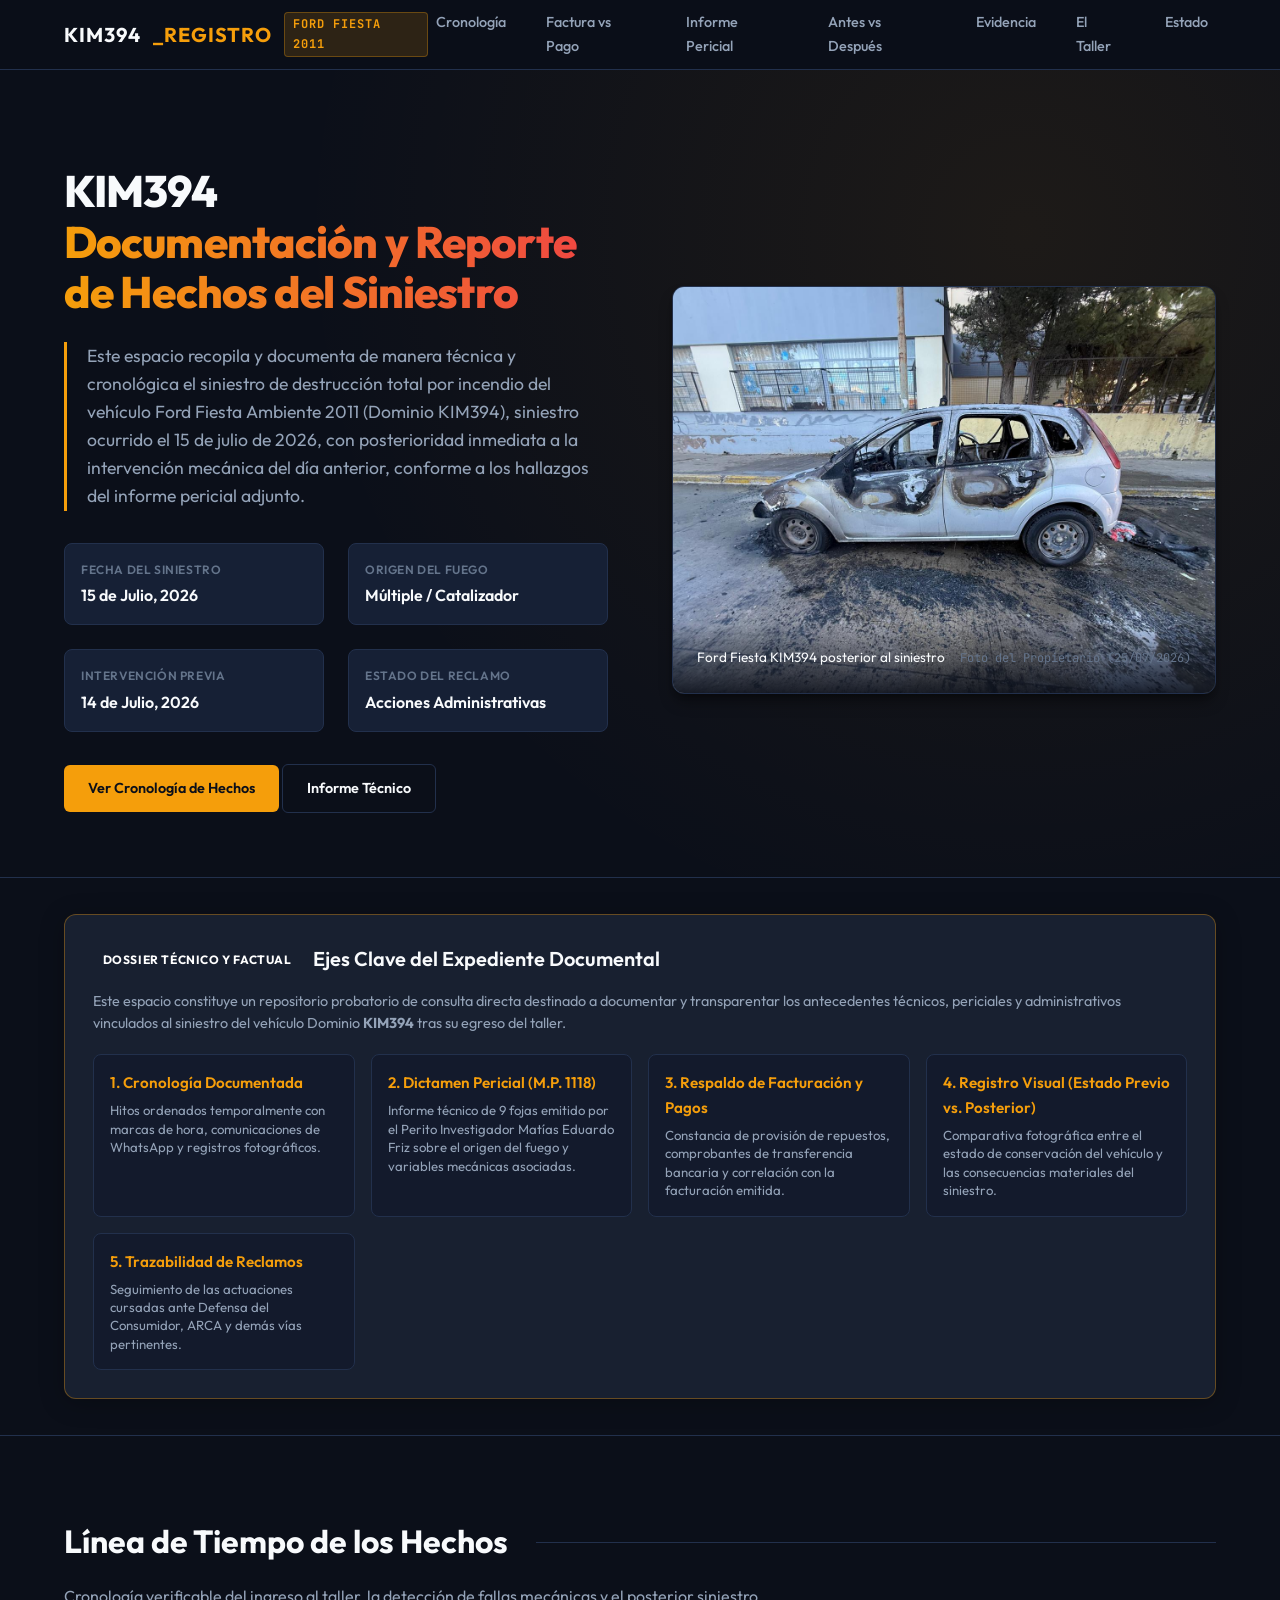
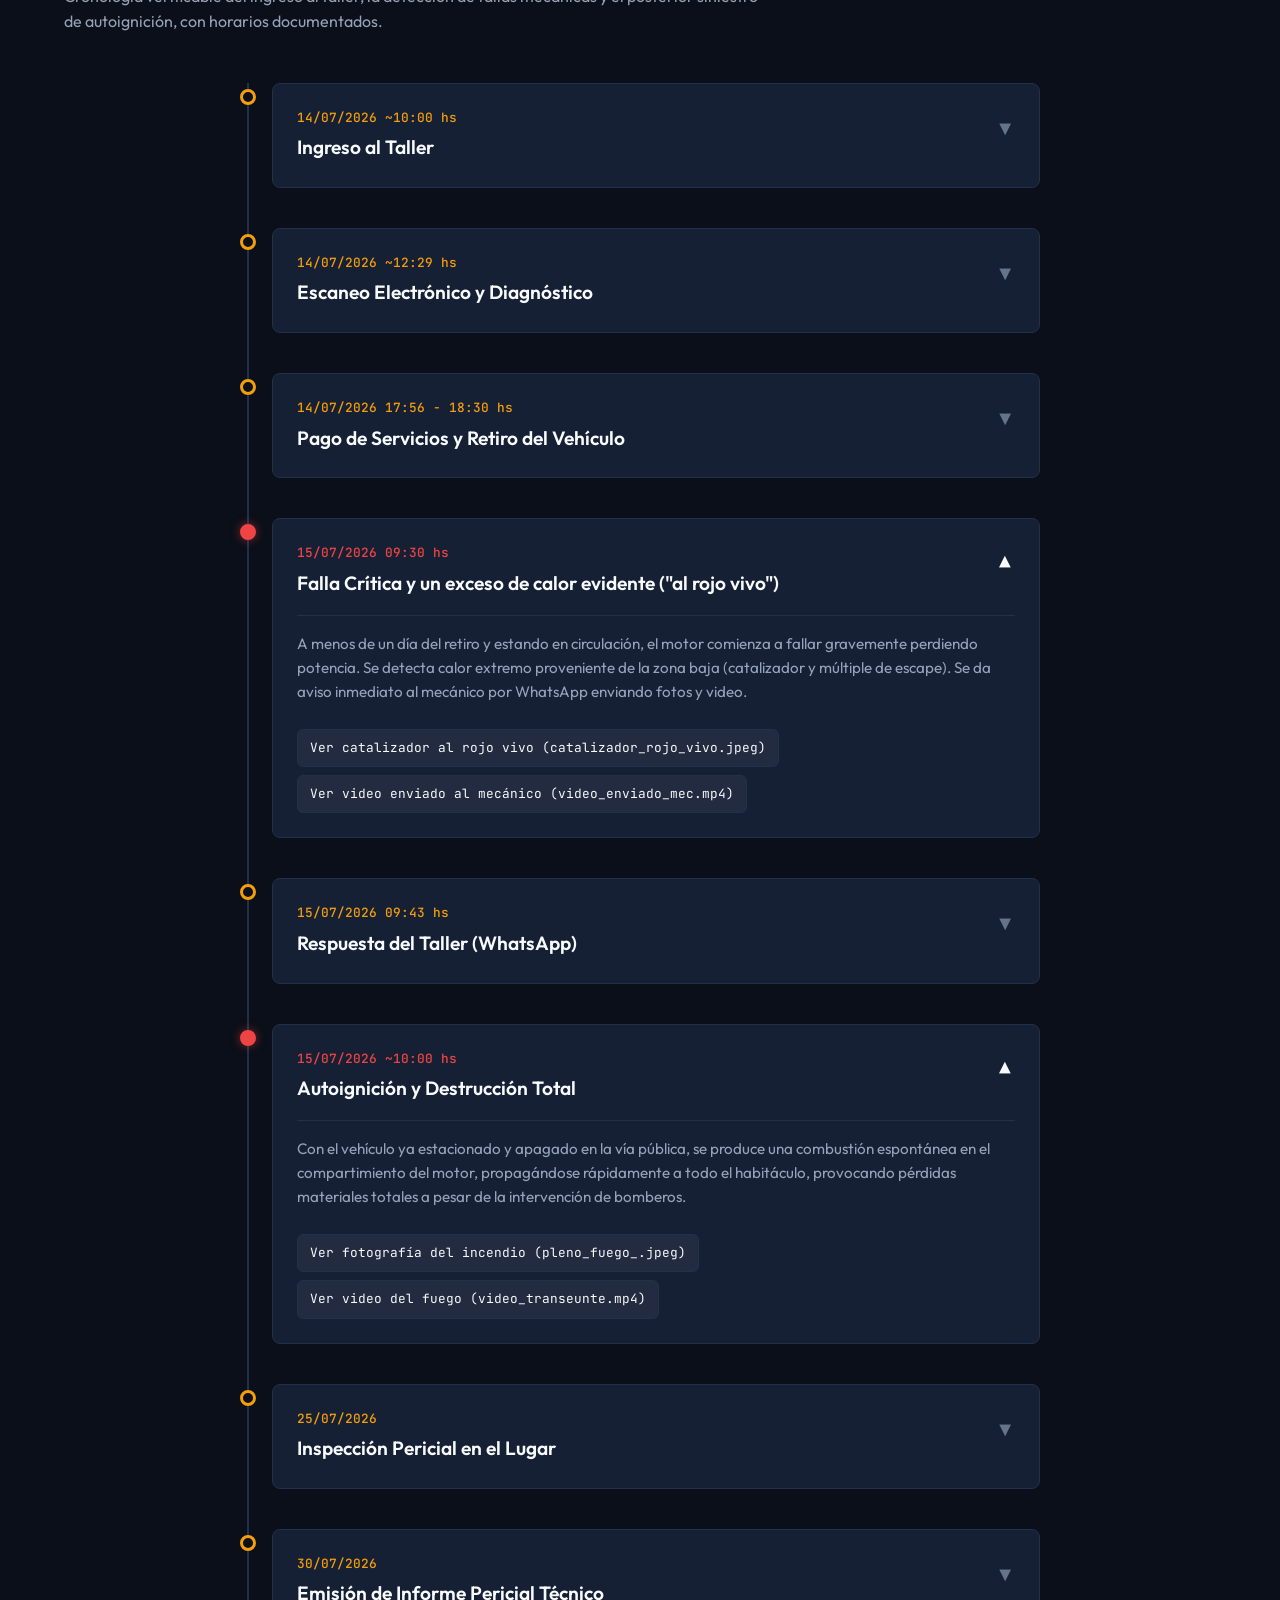
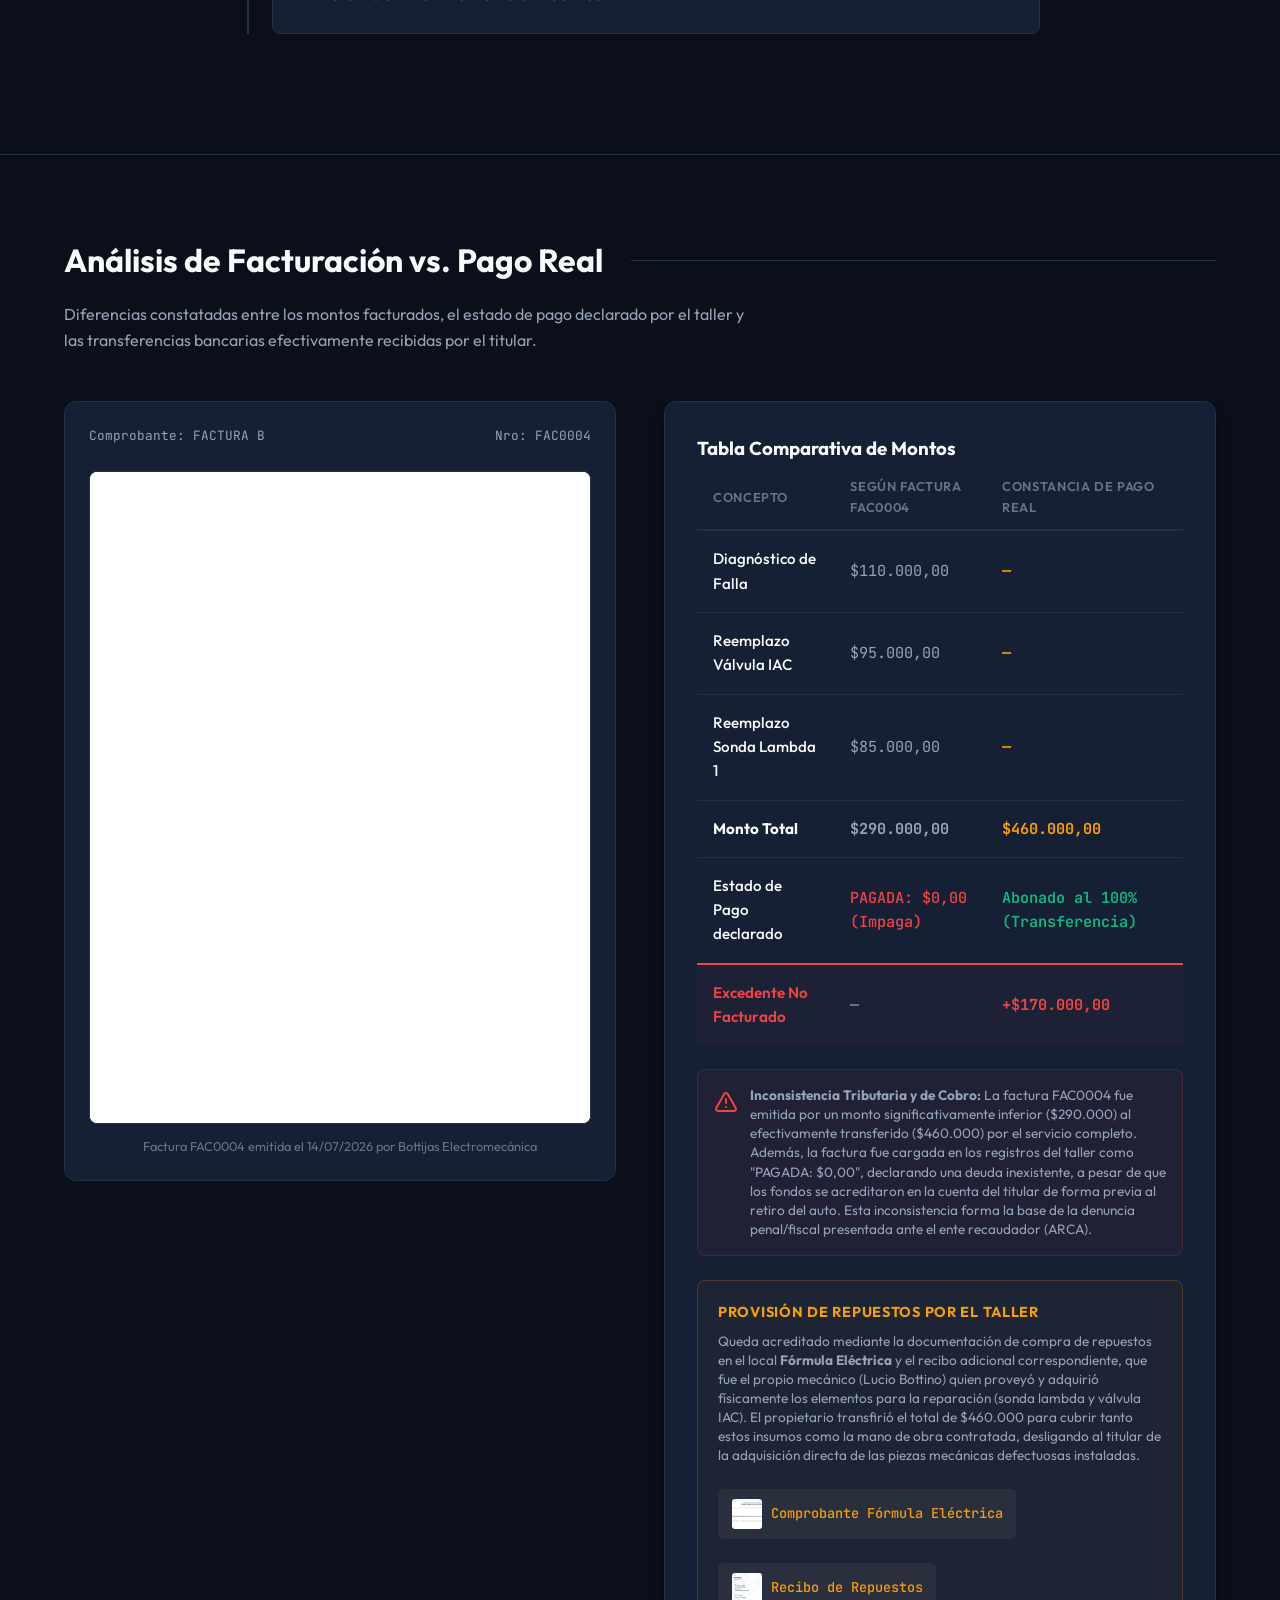
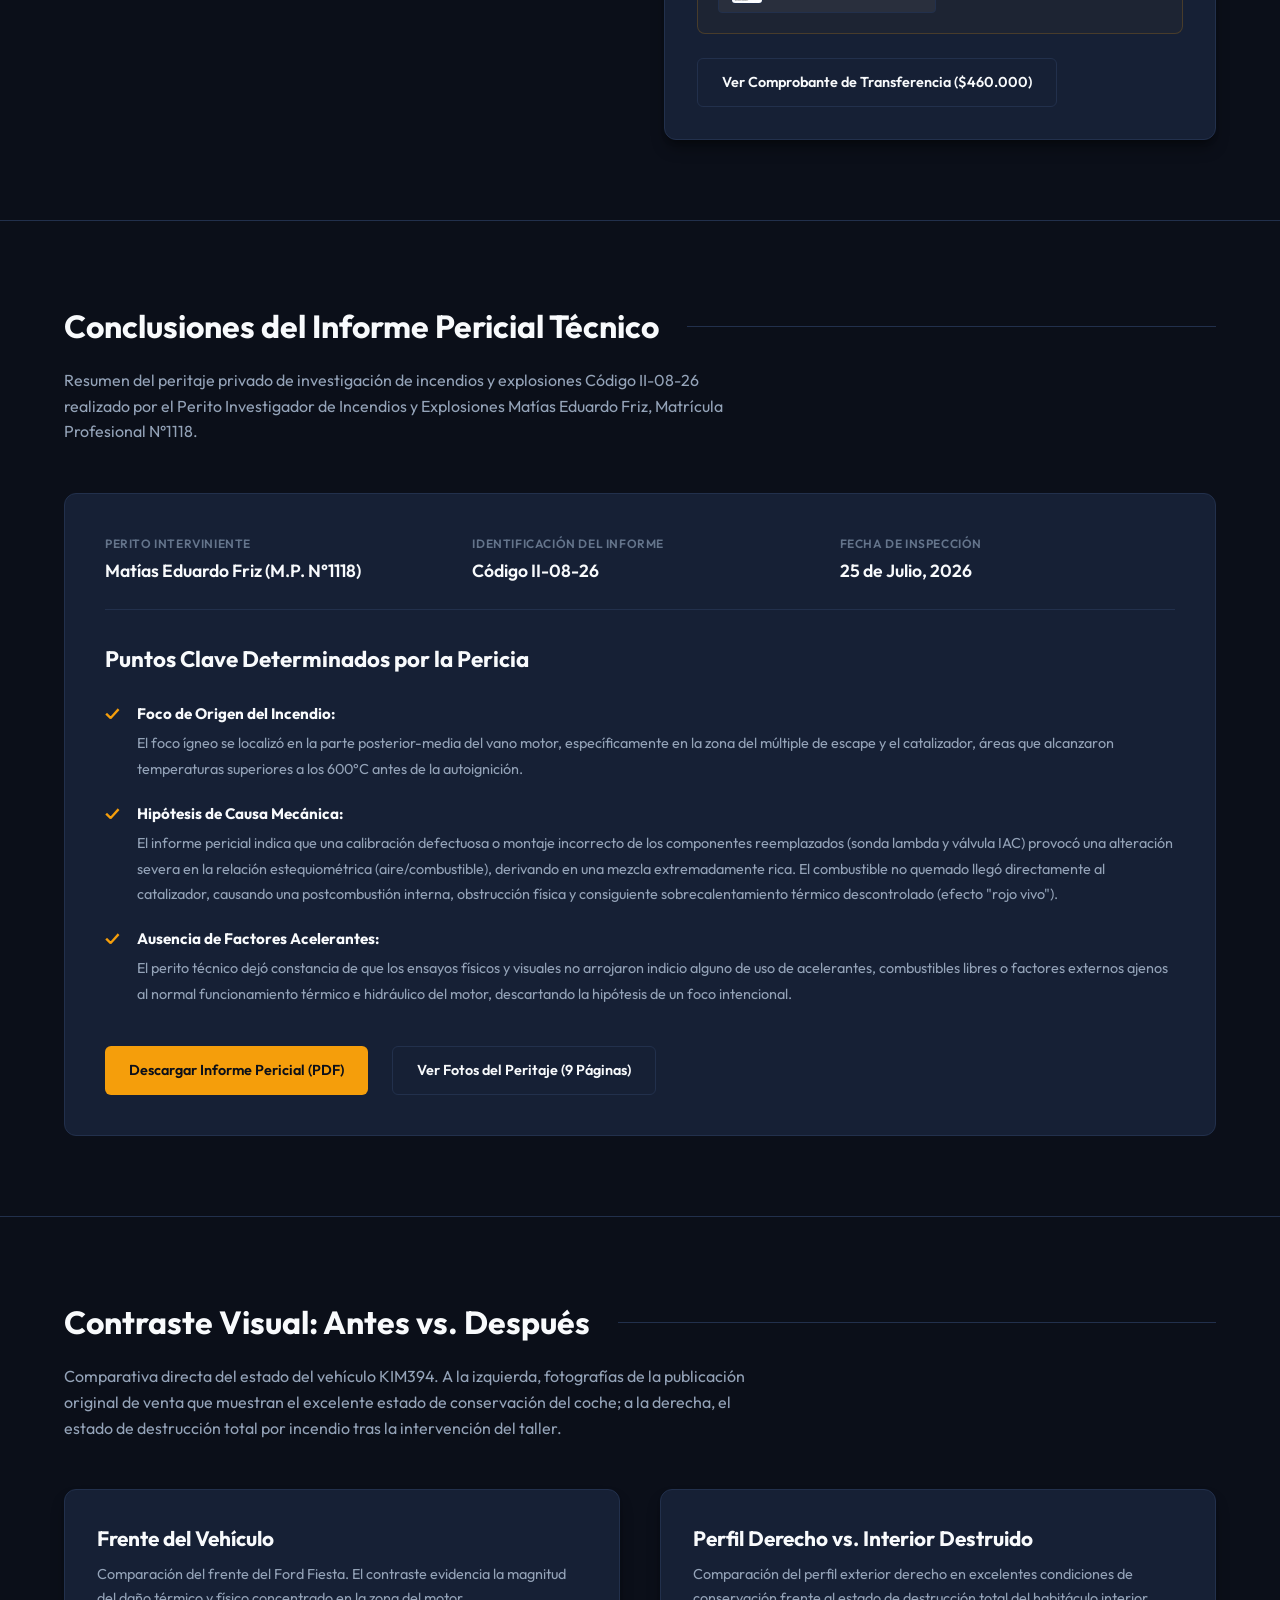
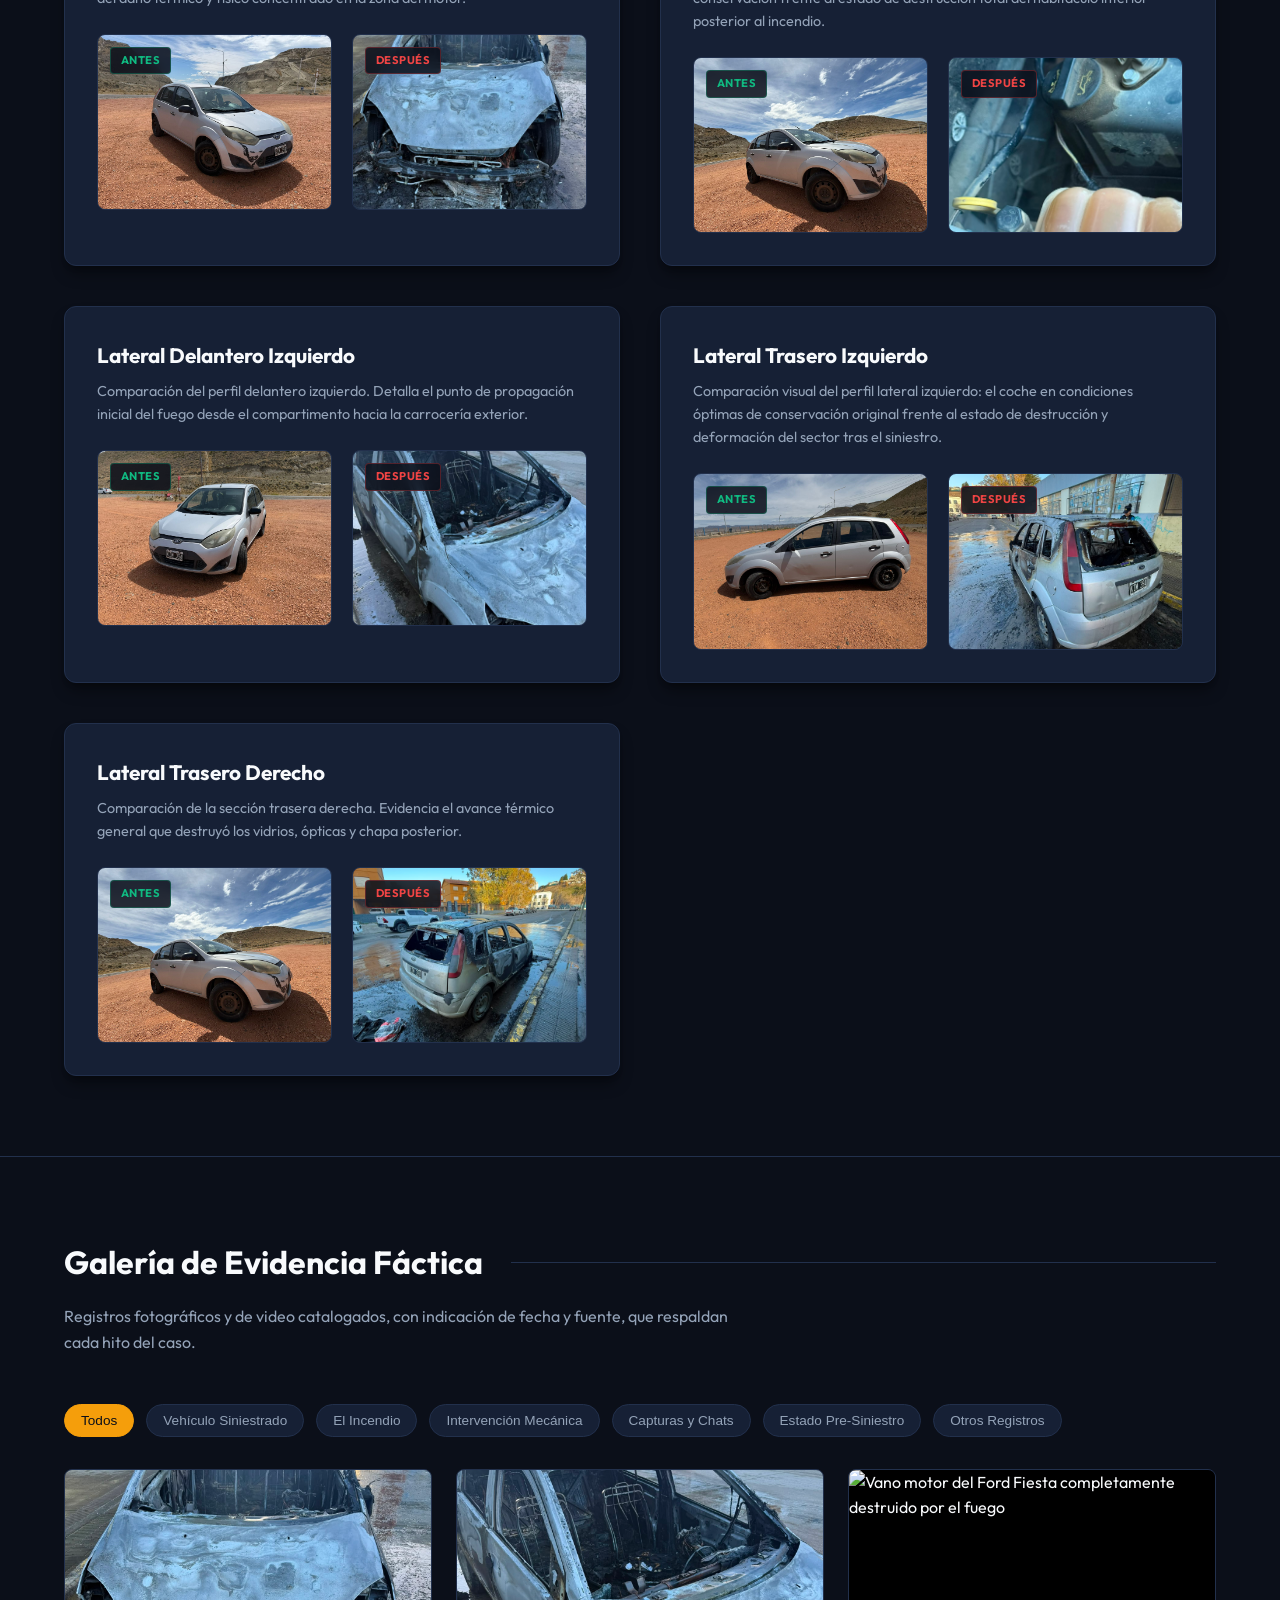
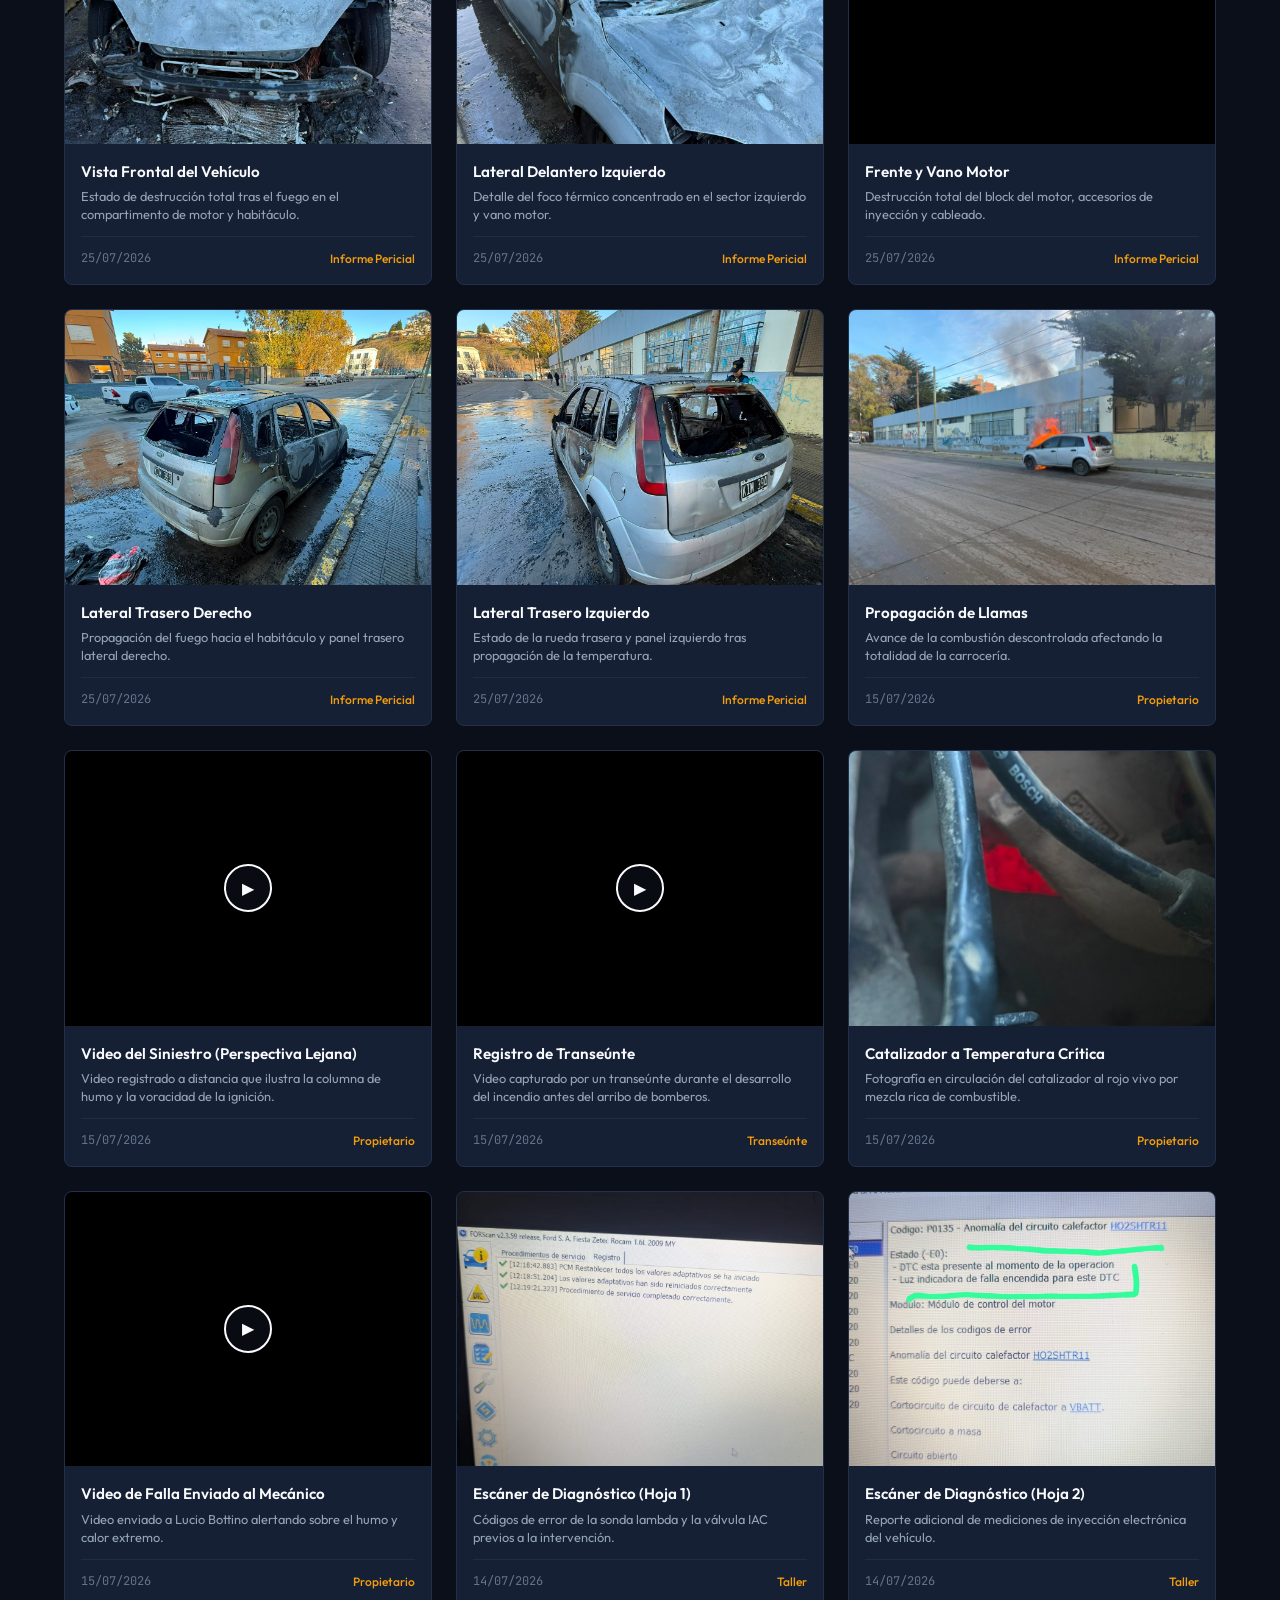
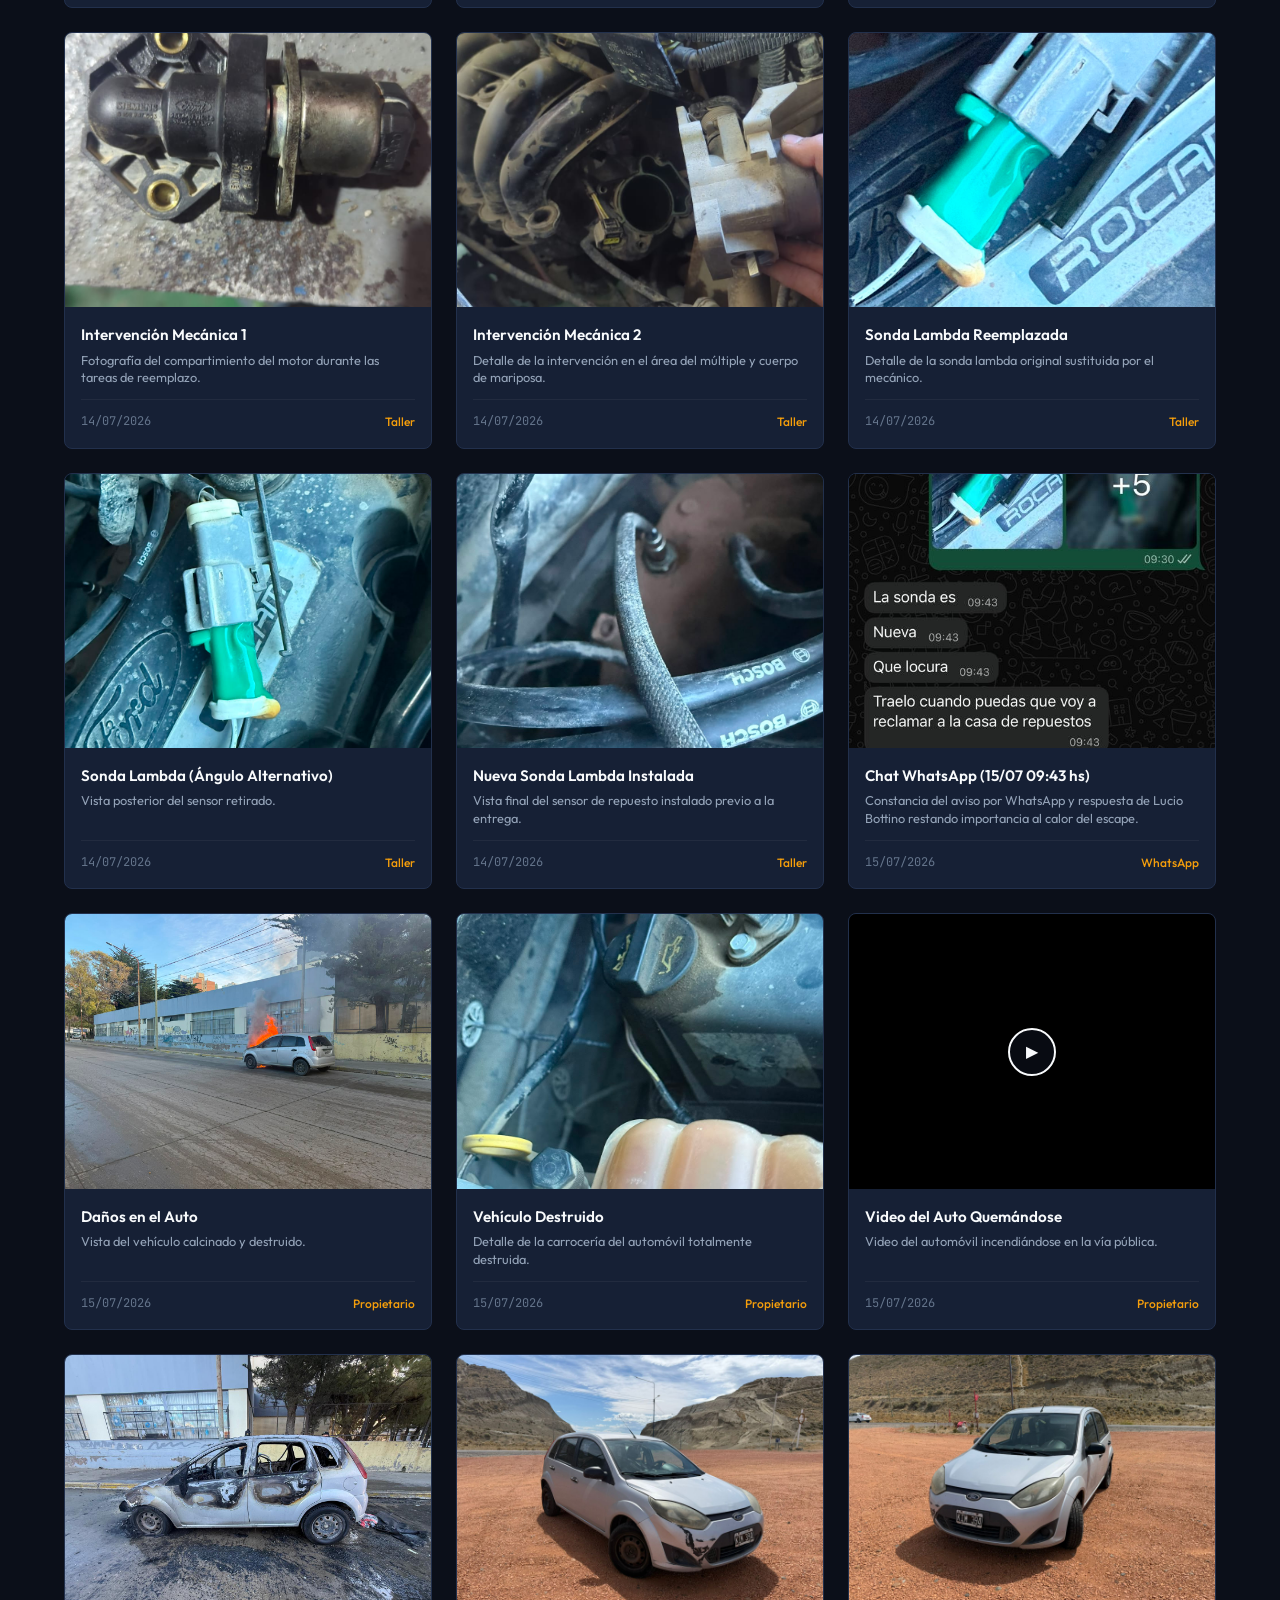
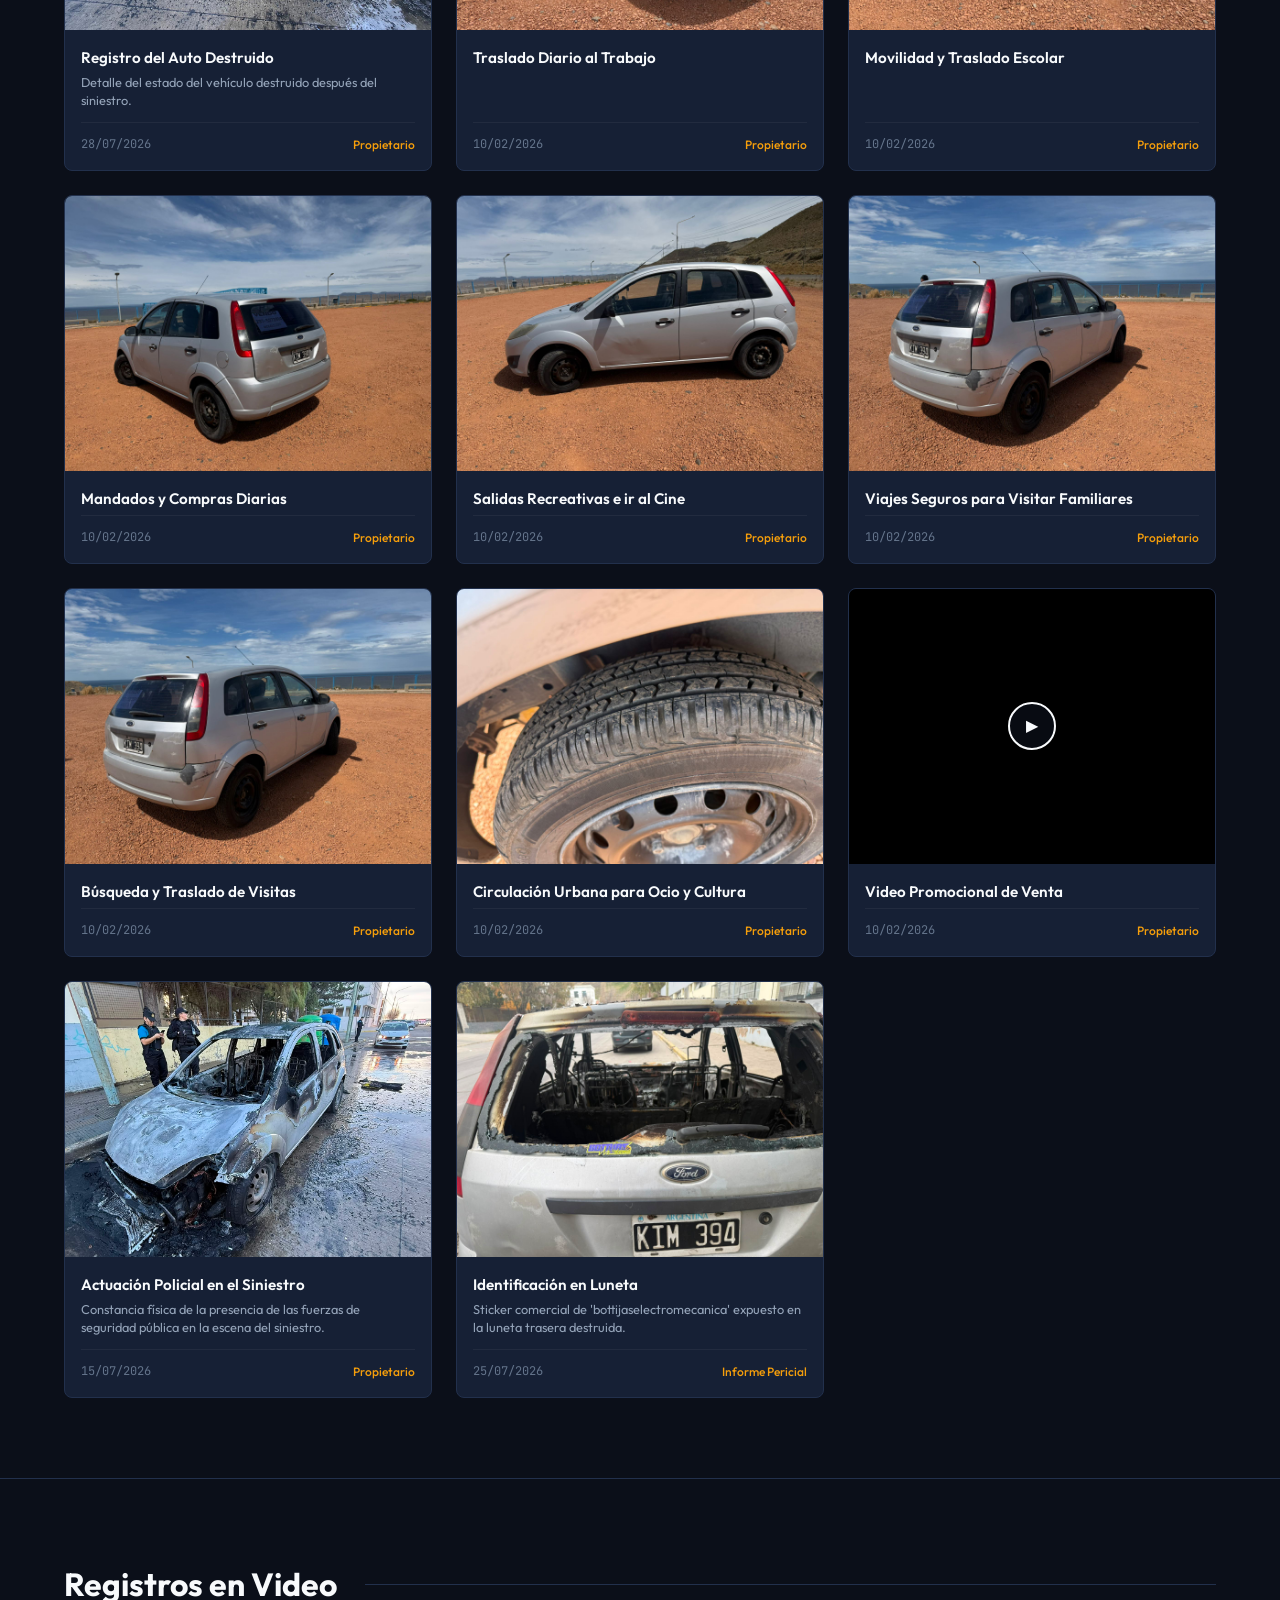
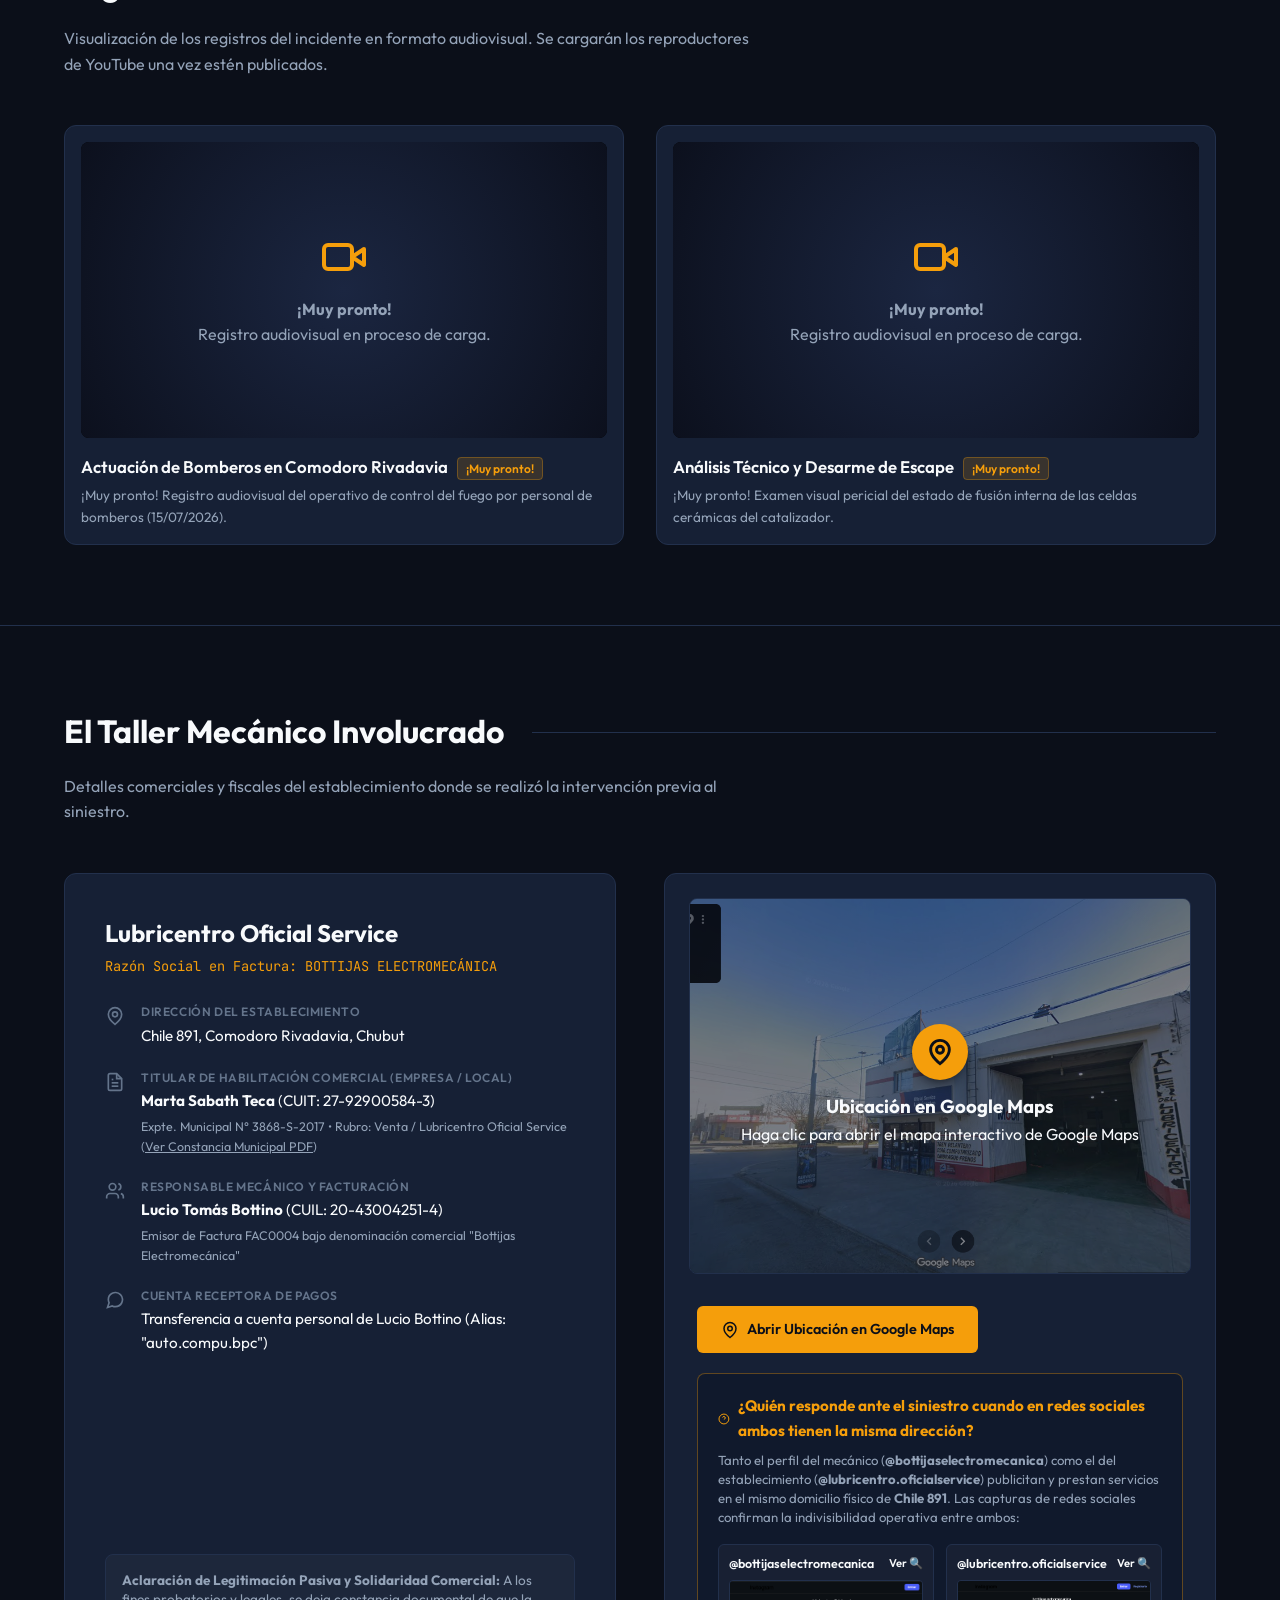
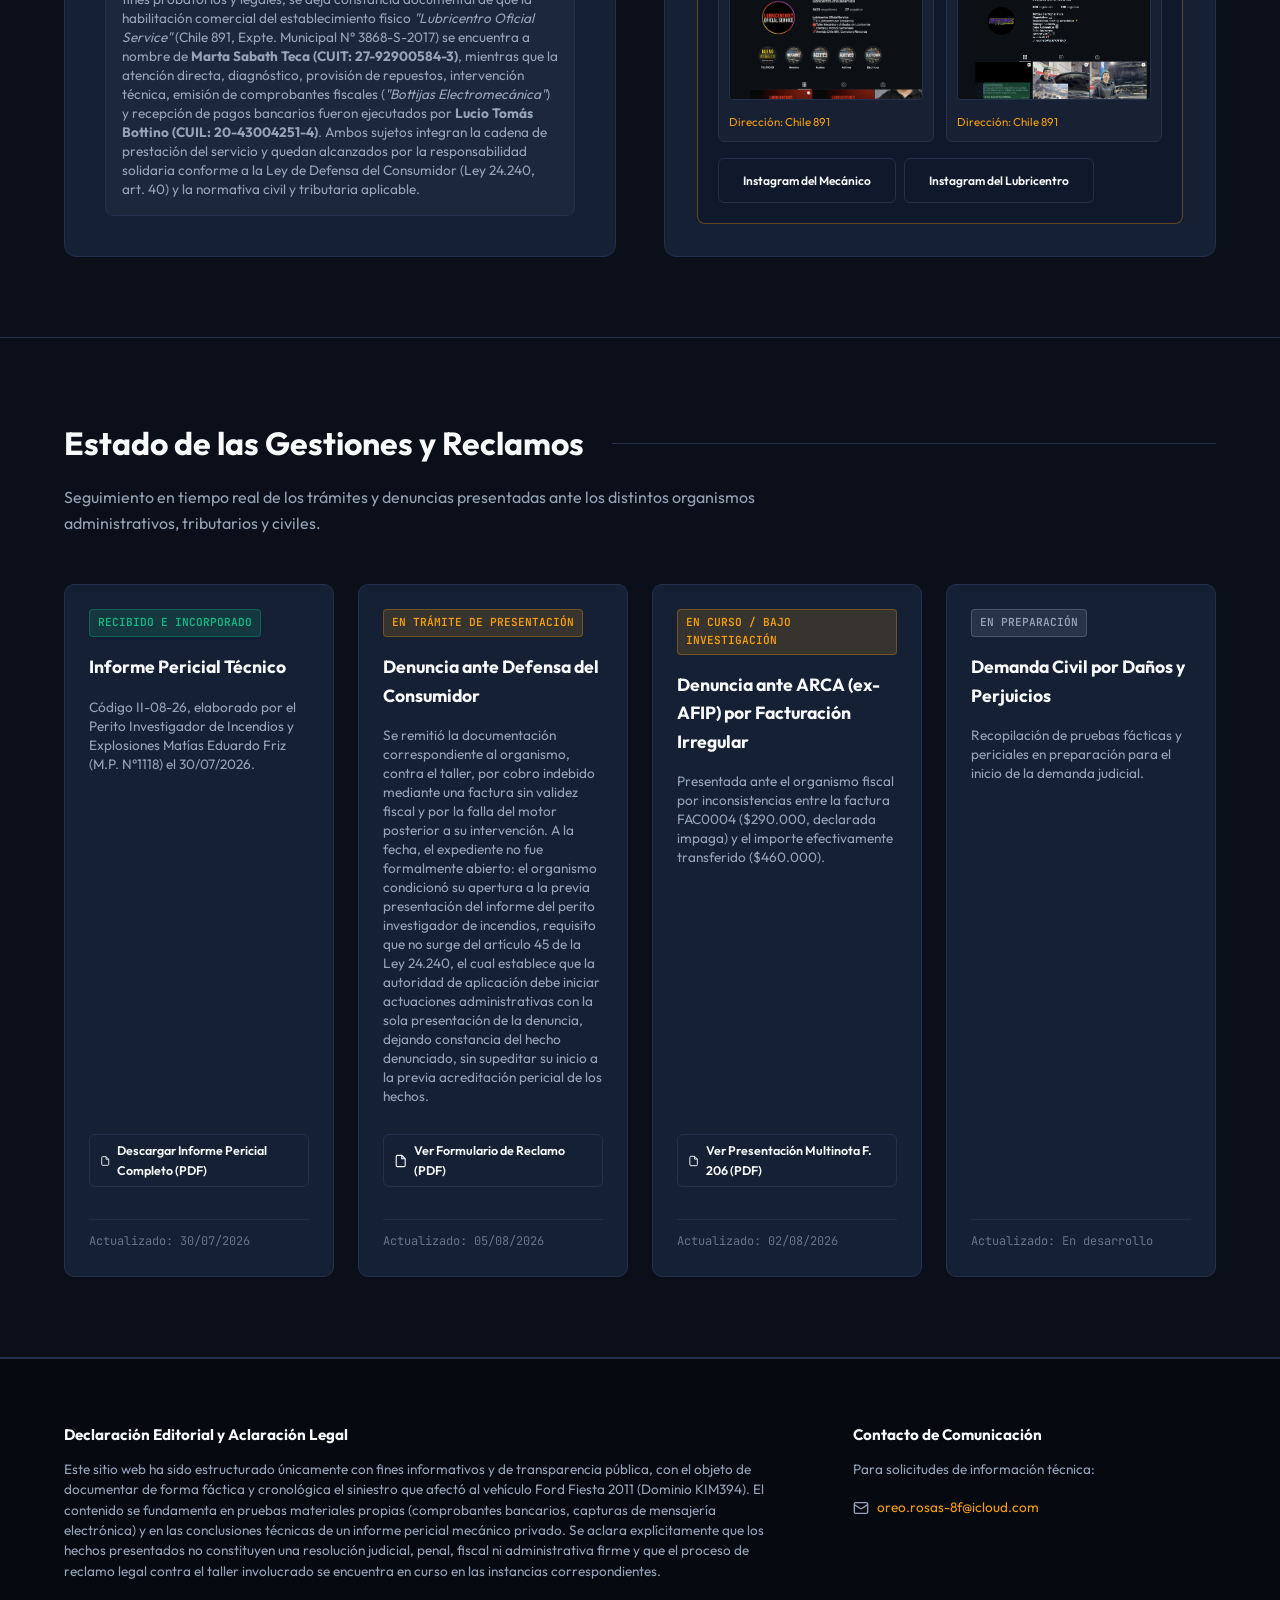
==== commit 51ffdb06: "Update pending video placeholders to Muy pronto" ====
--- a/index.html
+++ b/index.html
@@ -1154,43 +1154,42 @@
         <!-- Video 1 -->
         <div class="video-container">
           <div class="video-player-wrapper" data-youtube-id="">
-            <!-- NOTA PARA EL DESARROLLADOR/USUARIO:
-                 Para habilitar el reproductor de YouTube, agrega el ID del video en el atributo "data-youtube-id" 
-                 del contenedor de arriba (por ejemplo: data-youtube-id="dQw4w9WgXcQ").
-                 El archivo app.js detectará el ID y reemplazará automáticamente este placeholder con el reproductor interactivo. -->
             <div class="video-placeholder">
               <svg width="48" height="48" viewBox="0 0 24 24" fill="none" stroke="currentColor" stroke-width="2" stroke-linecap="round" stroke-linejoin="round">
                 <path d="m22 8-6 4 6 4V8Z"></path>
                 <rect width="14" height="12" x="2" y="6" rx="2" ry="2"></rect>
               </svg>
-              <h4>Registro del Fuego y Bomberos</h4>
-              <p>Haga clic para ver cuando el video esté disponible.</p>
+              <h4>¡Muy pronto!</h4>
+              <p>Registro audiovisual en proceso de carga.</p>
             </div>
           </div>
           <div class="video-meta">
-            <h4 class="video-title">Actuación de Bomberos en Comodoro Rivadavia</h4>
-            <p class="video-desc">Registro audiovisual del operativo de control del fuego por personal de bomberos (15/07/2026).</p>
+            <h4 class="video-title">
+              Actuación de Bomberos en Comodoro Rivadavia
+              <span style="font-size: 0.75rem; color: var(--accent-amber); font-weight: 600; margin-left: 0.4rem; background: rgba(245,158,11,0.15); padding: 0.2rem 0.5rem; border-radius: 4px; border: 1px solid rgba(245,158,11,0.3);">¡Muy pronto!</span>
+            </h4>
+            <p class="video-desc">¡Muy pronto! Registro audiovisual del operativo de control del fuego por personal de bomberos (15/07/2026).</p>
           </div>
         </div>
 
         <!-- Video 2 -->
         <div class="video-container">
           <div class="video-player-wrapper" data-youtube-id="">
-            <!-- NOTA PARA EL DESARROLLADOR/USUARIO:
-                 Agrega el ID del video en el atributo "data-youtube-id" 
-                 (por ejemplo: data-youtube-id="XYZ123456"). -->
             <div class="video-placeholder">
               <svg width="48" height="48" viewBox="0 0 24 24" fill="none" stroke="currentColor" stroke-width="2" stroke-linecap="round" stroke-linejoin="round">
                 <path d="m22 8-6 4 6 4V8Z"></path>
                 <rect width="14" height="12" x="2" y="6" rx="2" ry="2"></rect>
               </svg>
-              <h4>Prueba de Catalizador Obstruido</h4>
-              <p>Haga clic para ver cuando el video esté disponible.</p>
+              <h4>¡Muy pronto!</h4>
+              <p>Registro audiovisual en proceso de carga.</p>
             </div>
           </div>
           <div class="video-meta">
-            <h4 class="video-title">Análisis Técnico y Desarme de Escape</h4>
-            <p class="video-desc">Examen visual pericial del estado de fusión interna de las celdas cerámicas del catalizador.</p>
+            <h4 class="video-title">
+              Análisis Técnico y Desarme de Escape
+              <span style="font-size: 0.75rem; color: var(--accent-amber); font-weight: 600; margin-left: 0.4rem; background: rgba(245,158,11,0.15); padding: 0.2rem 0.5rem; border-radius: 4px; border: 1px solid rgba(245,158,11,0.3);">¡Muy pronto!</span>
+            </h4>
+            <p class="video-desc">¡Muy pronto! Examen visual pericial del estado de fusión interna de las celdas cerámicas del catalizador.</p>
           </div>
         </div>
       </div>
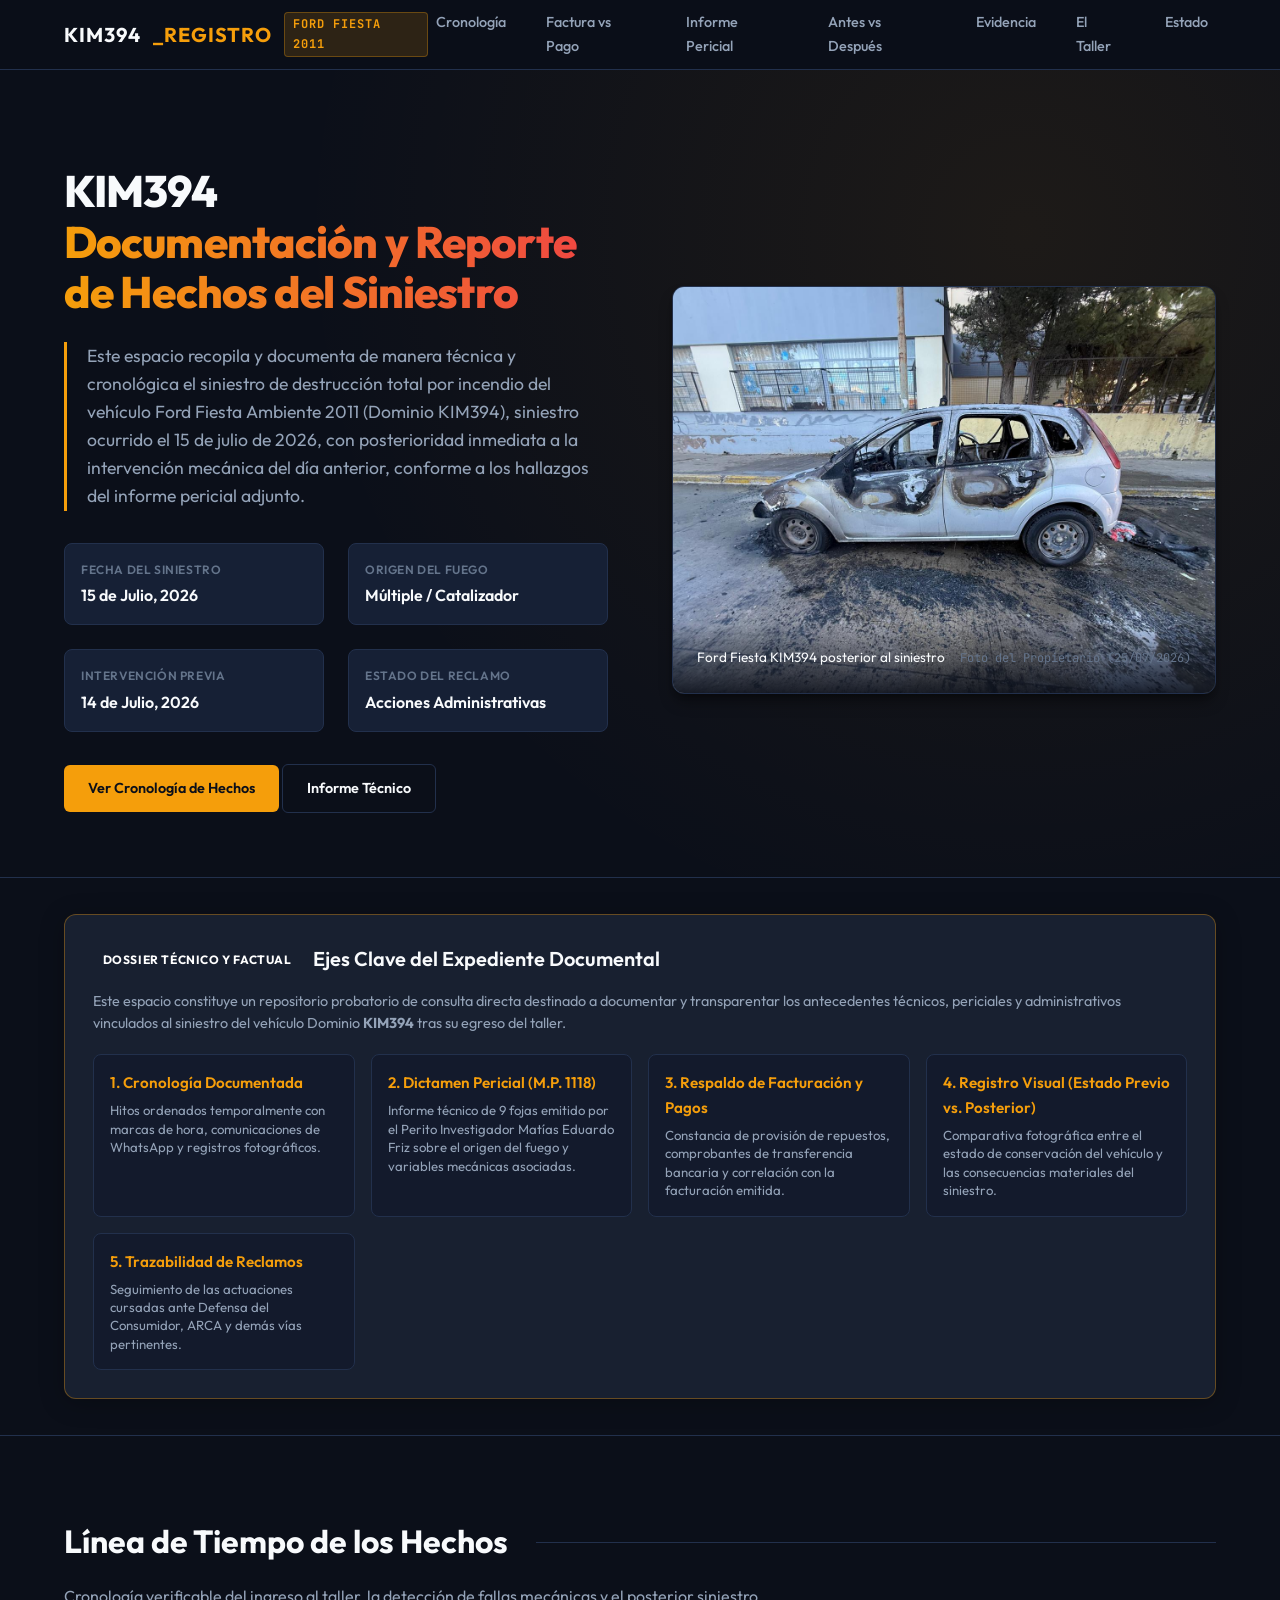
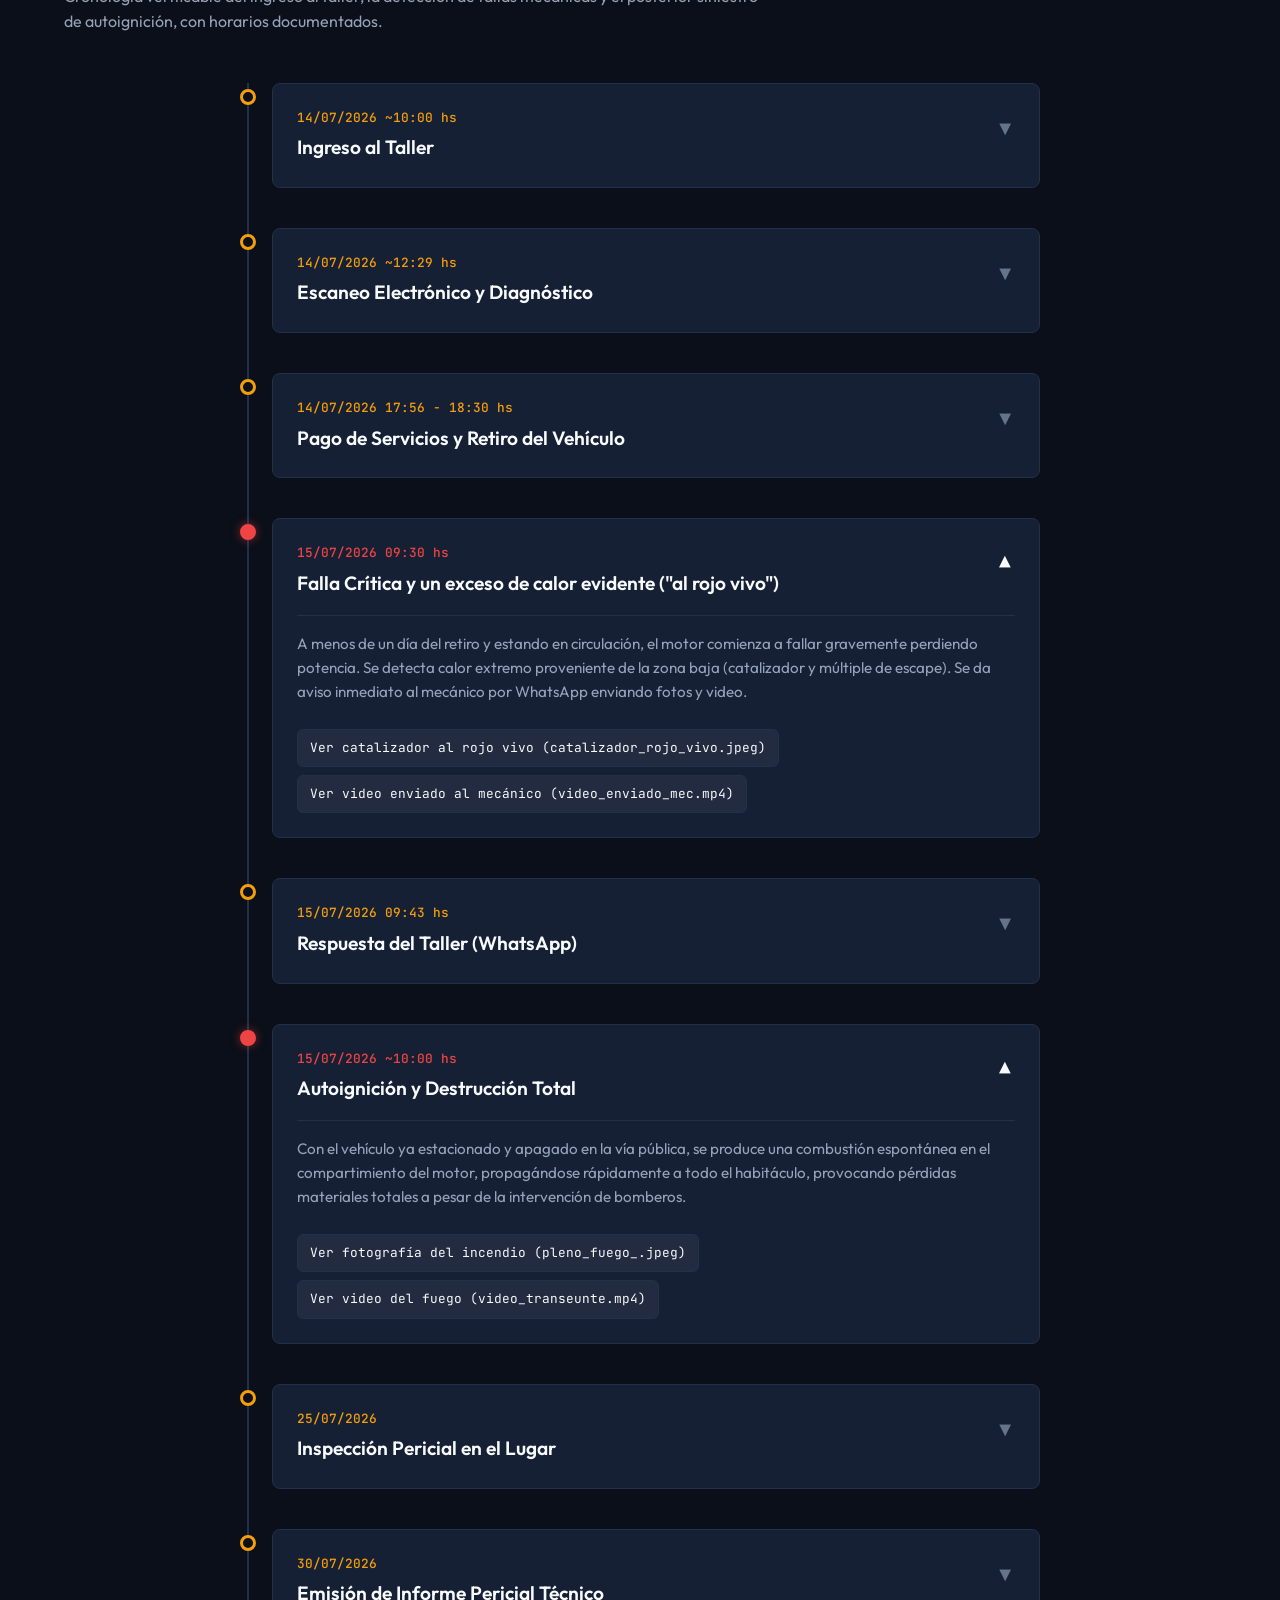
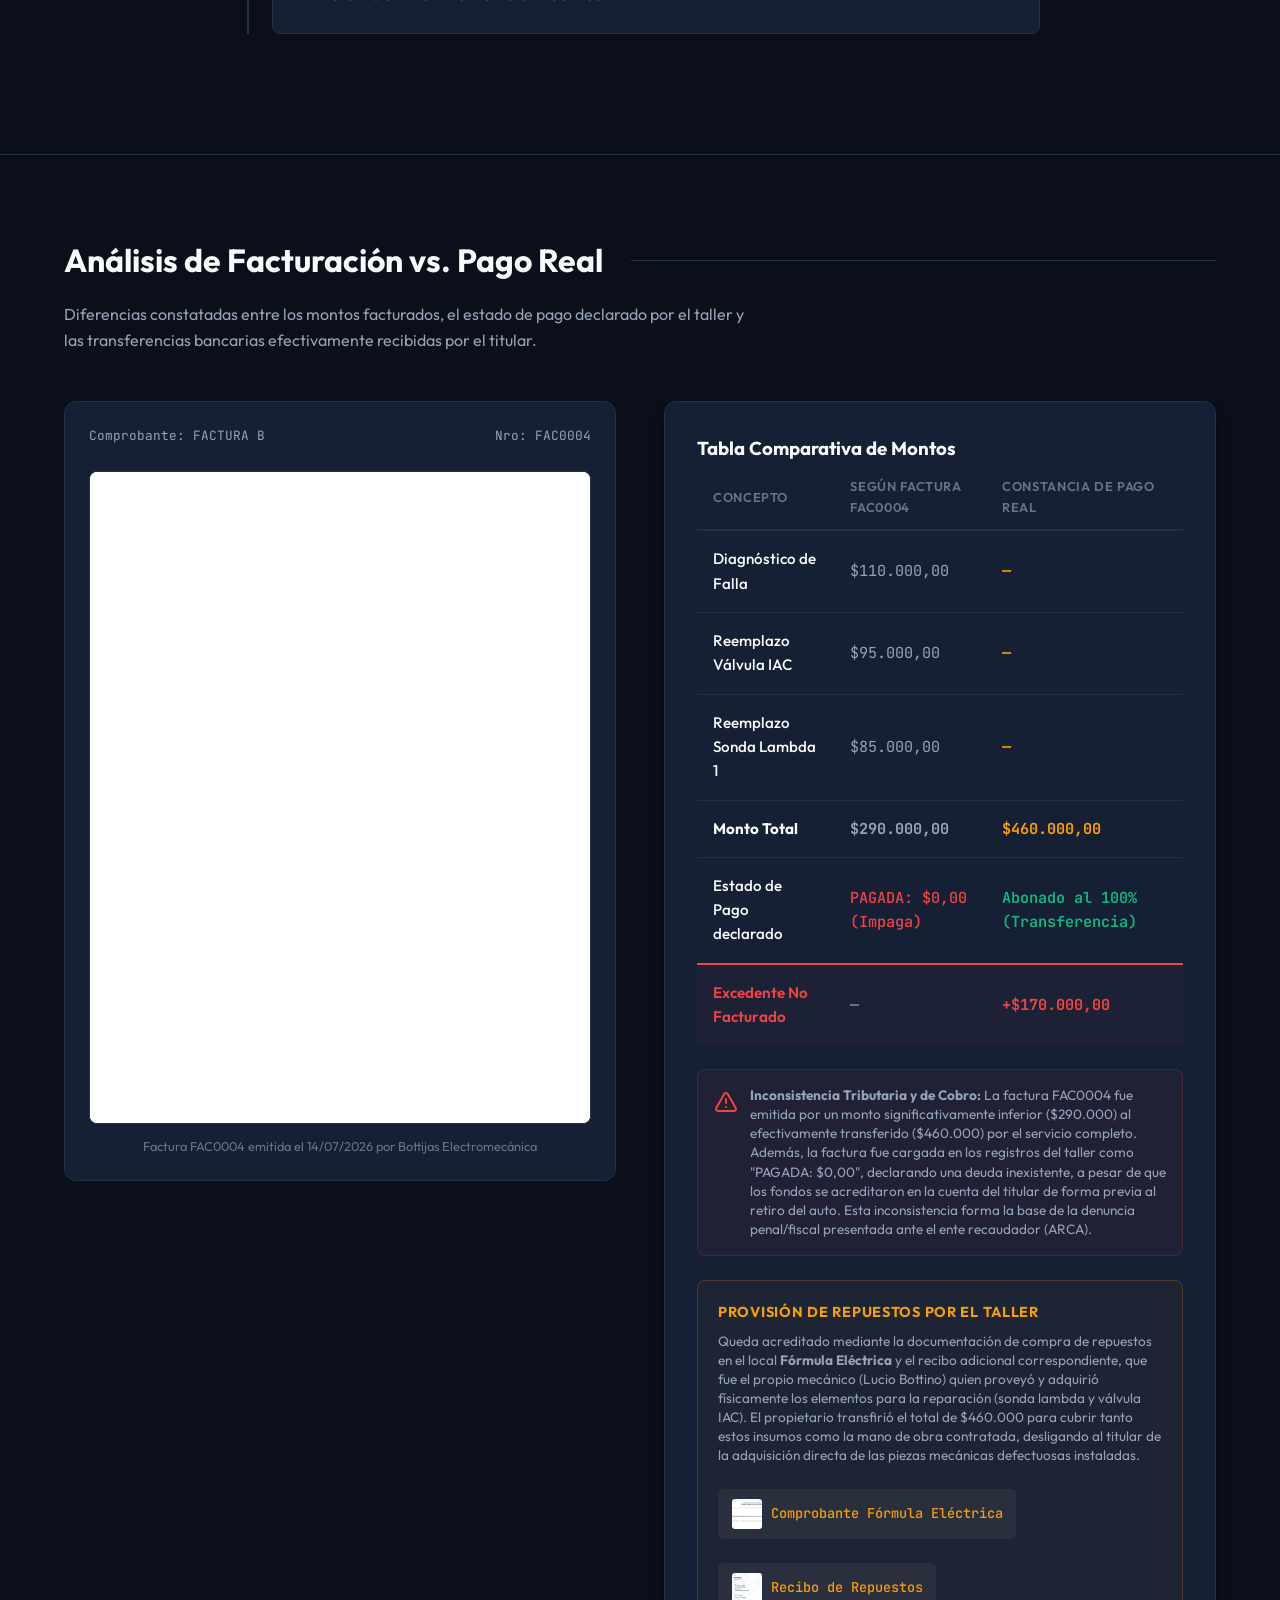
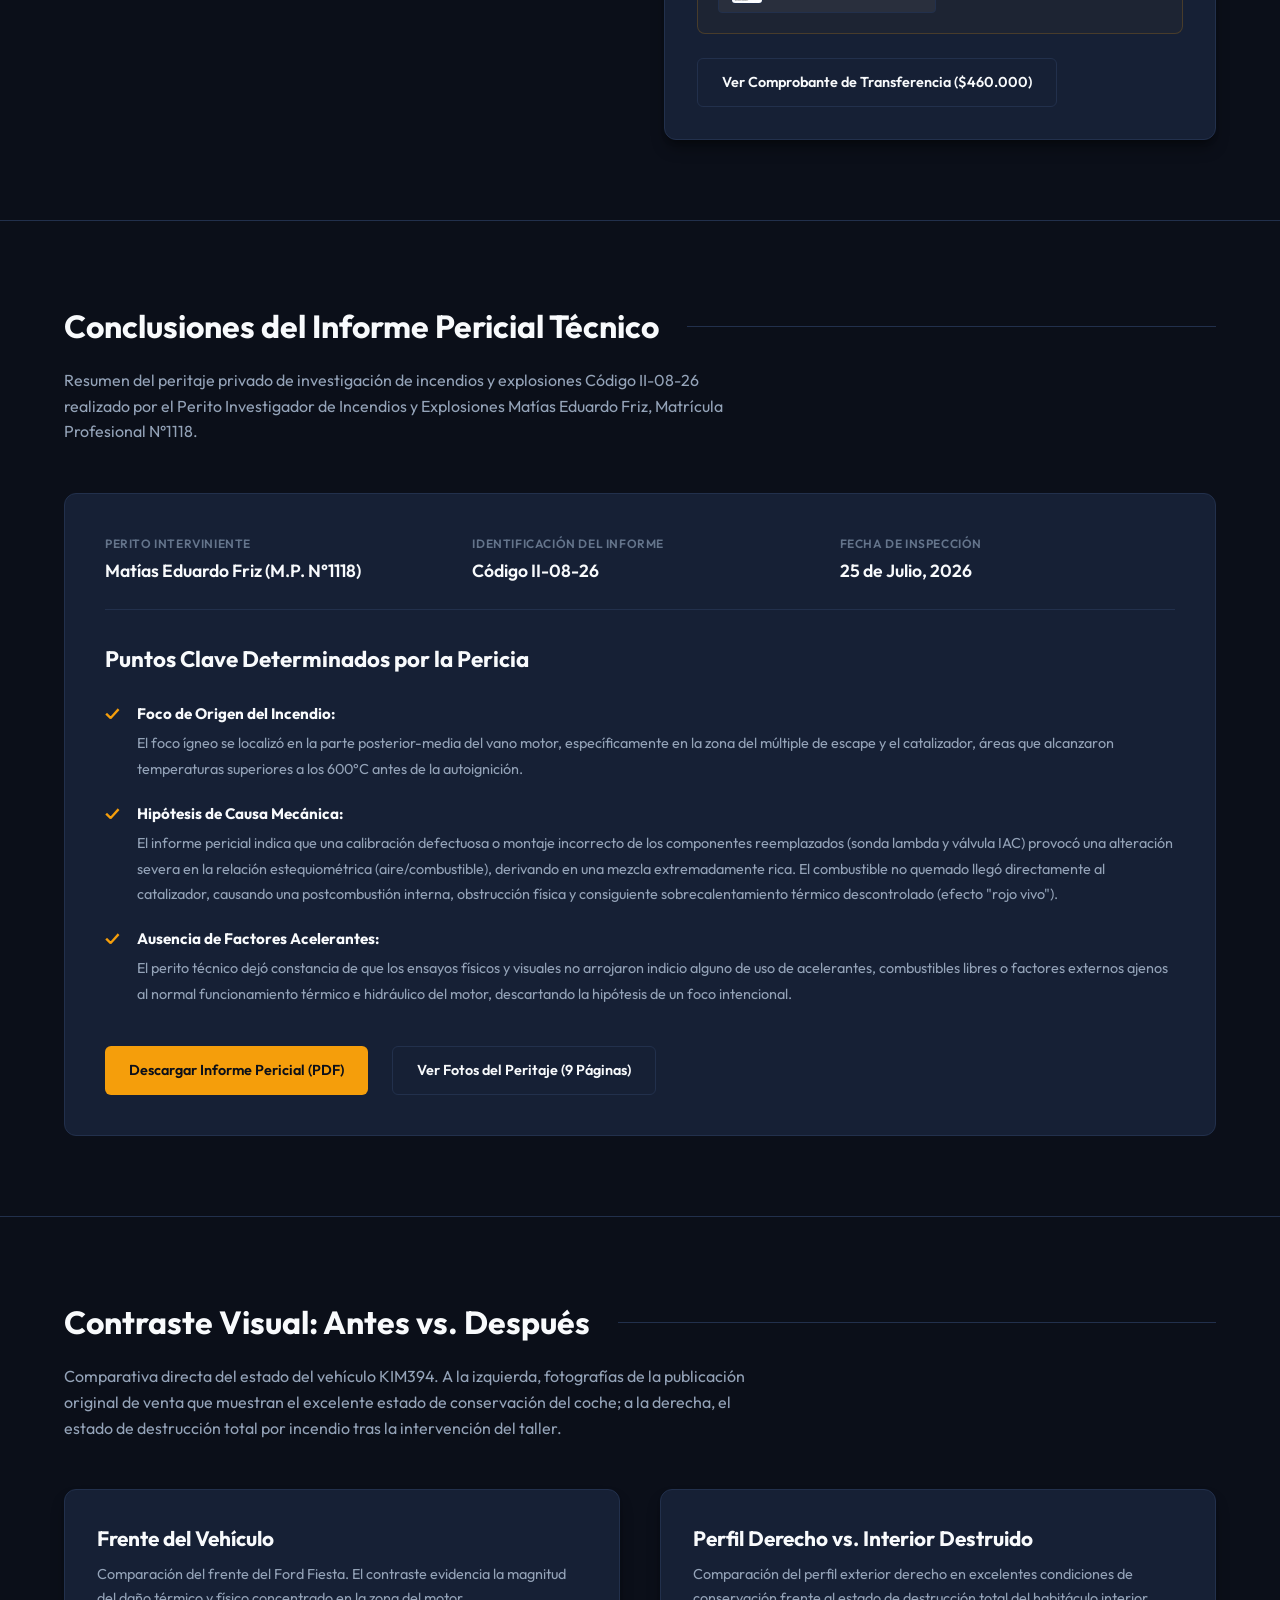
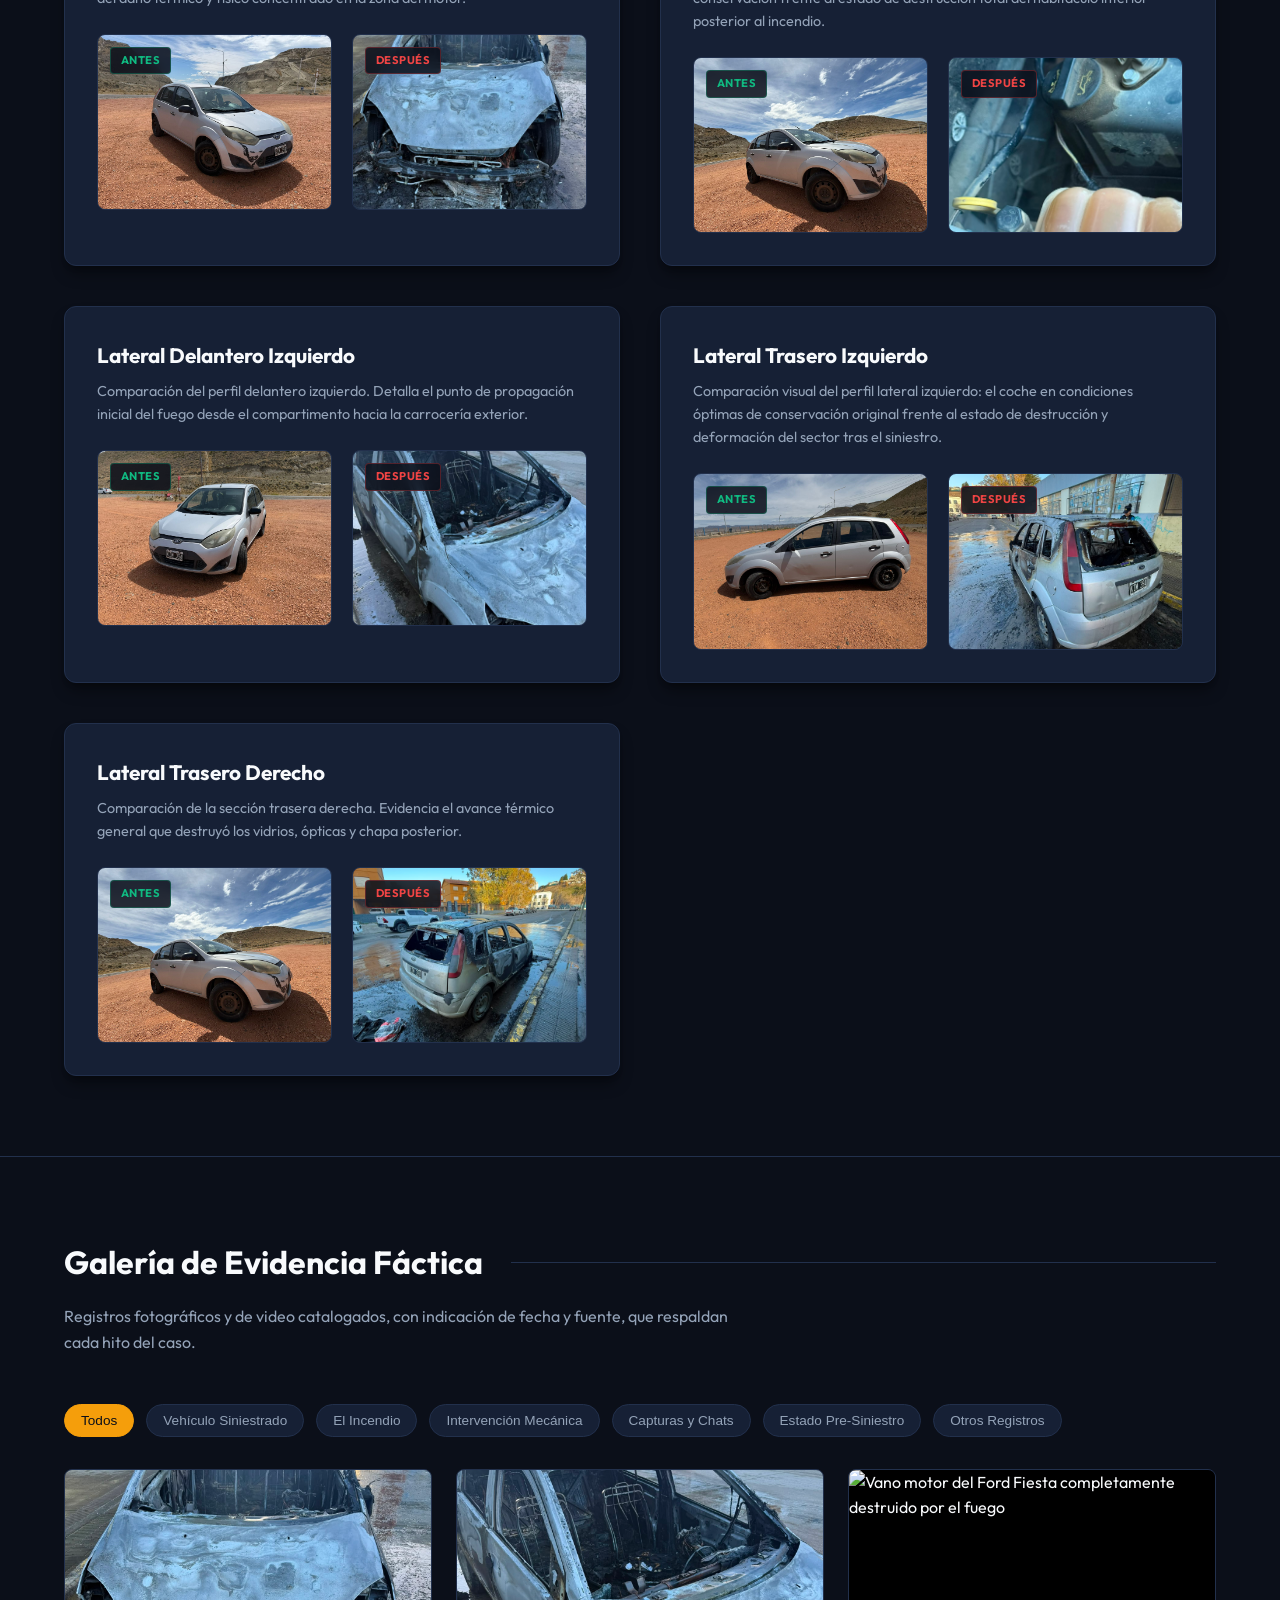
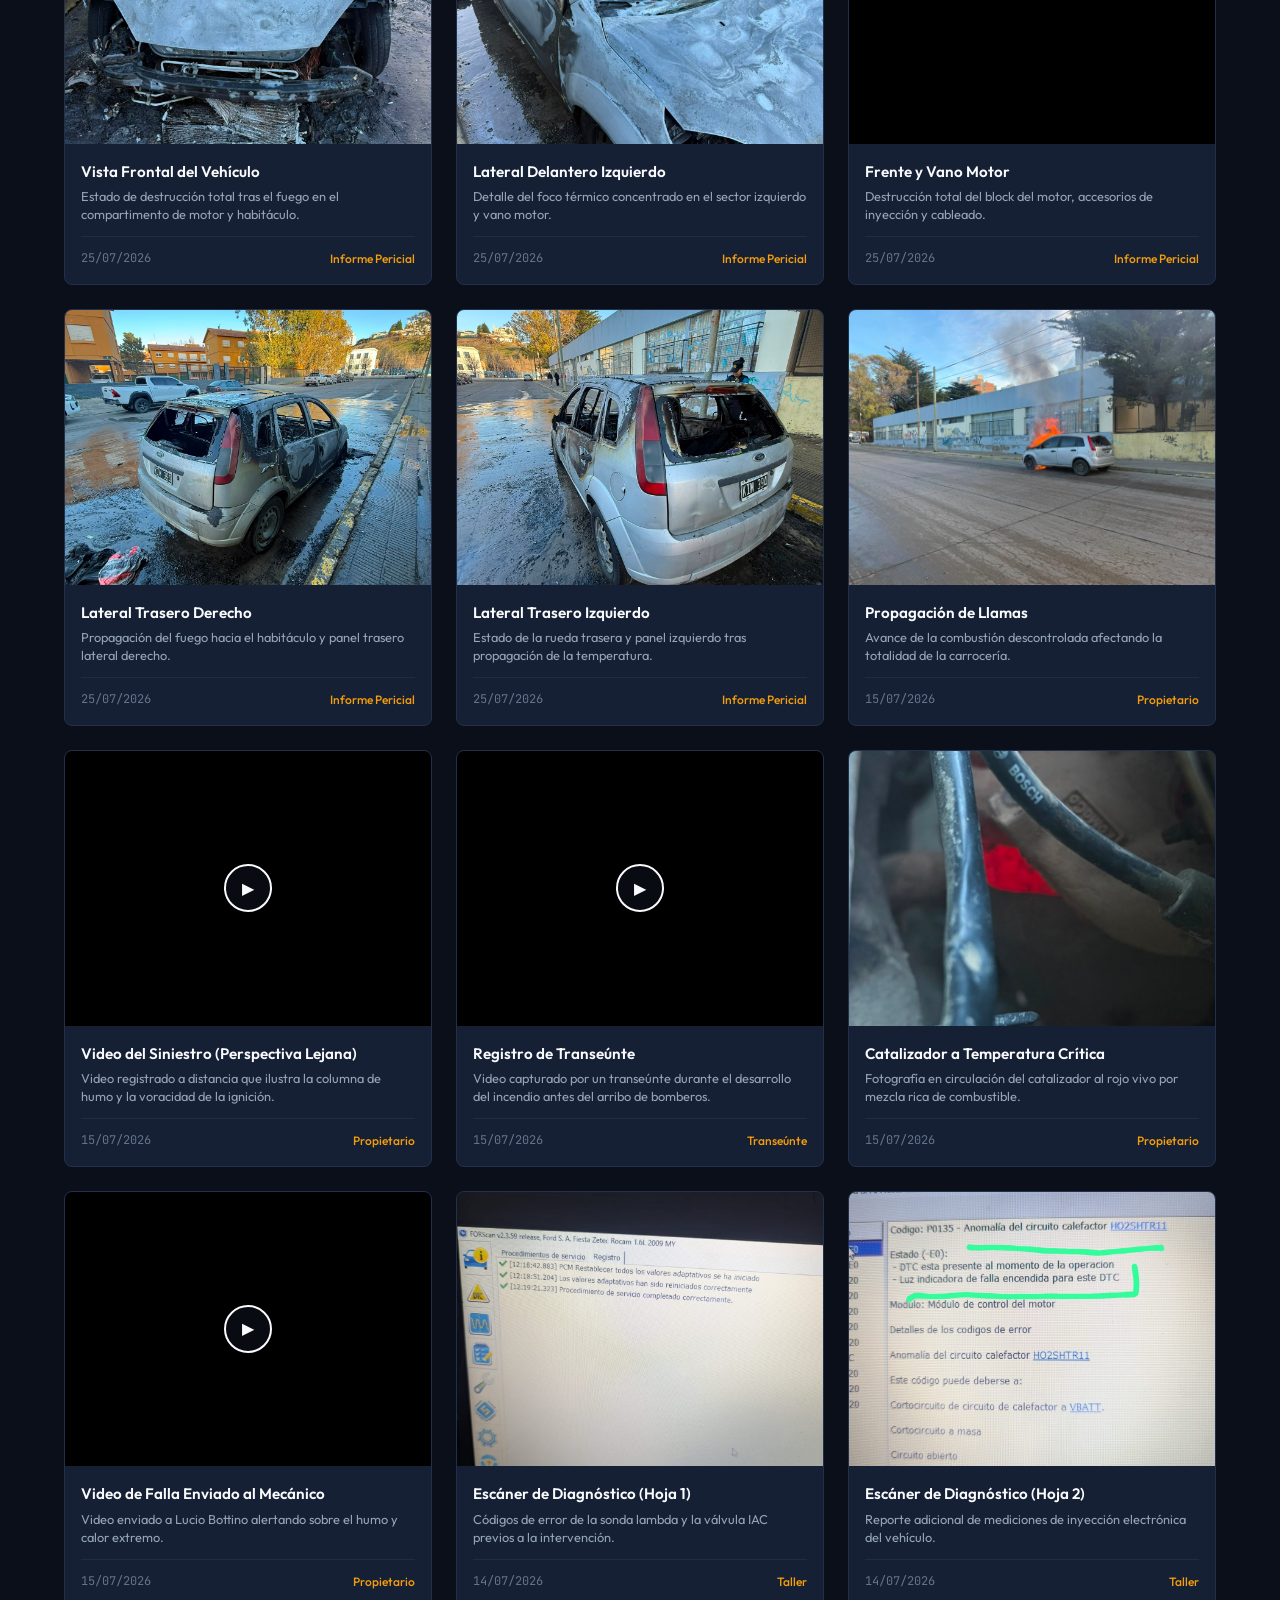
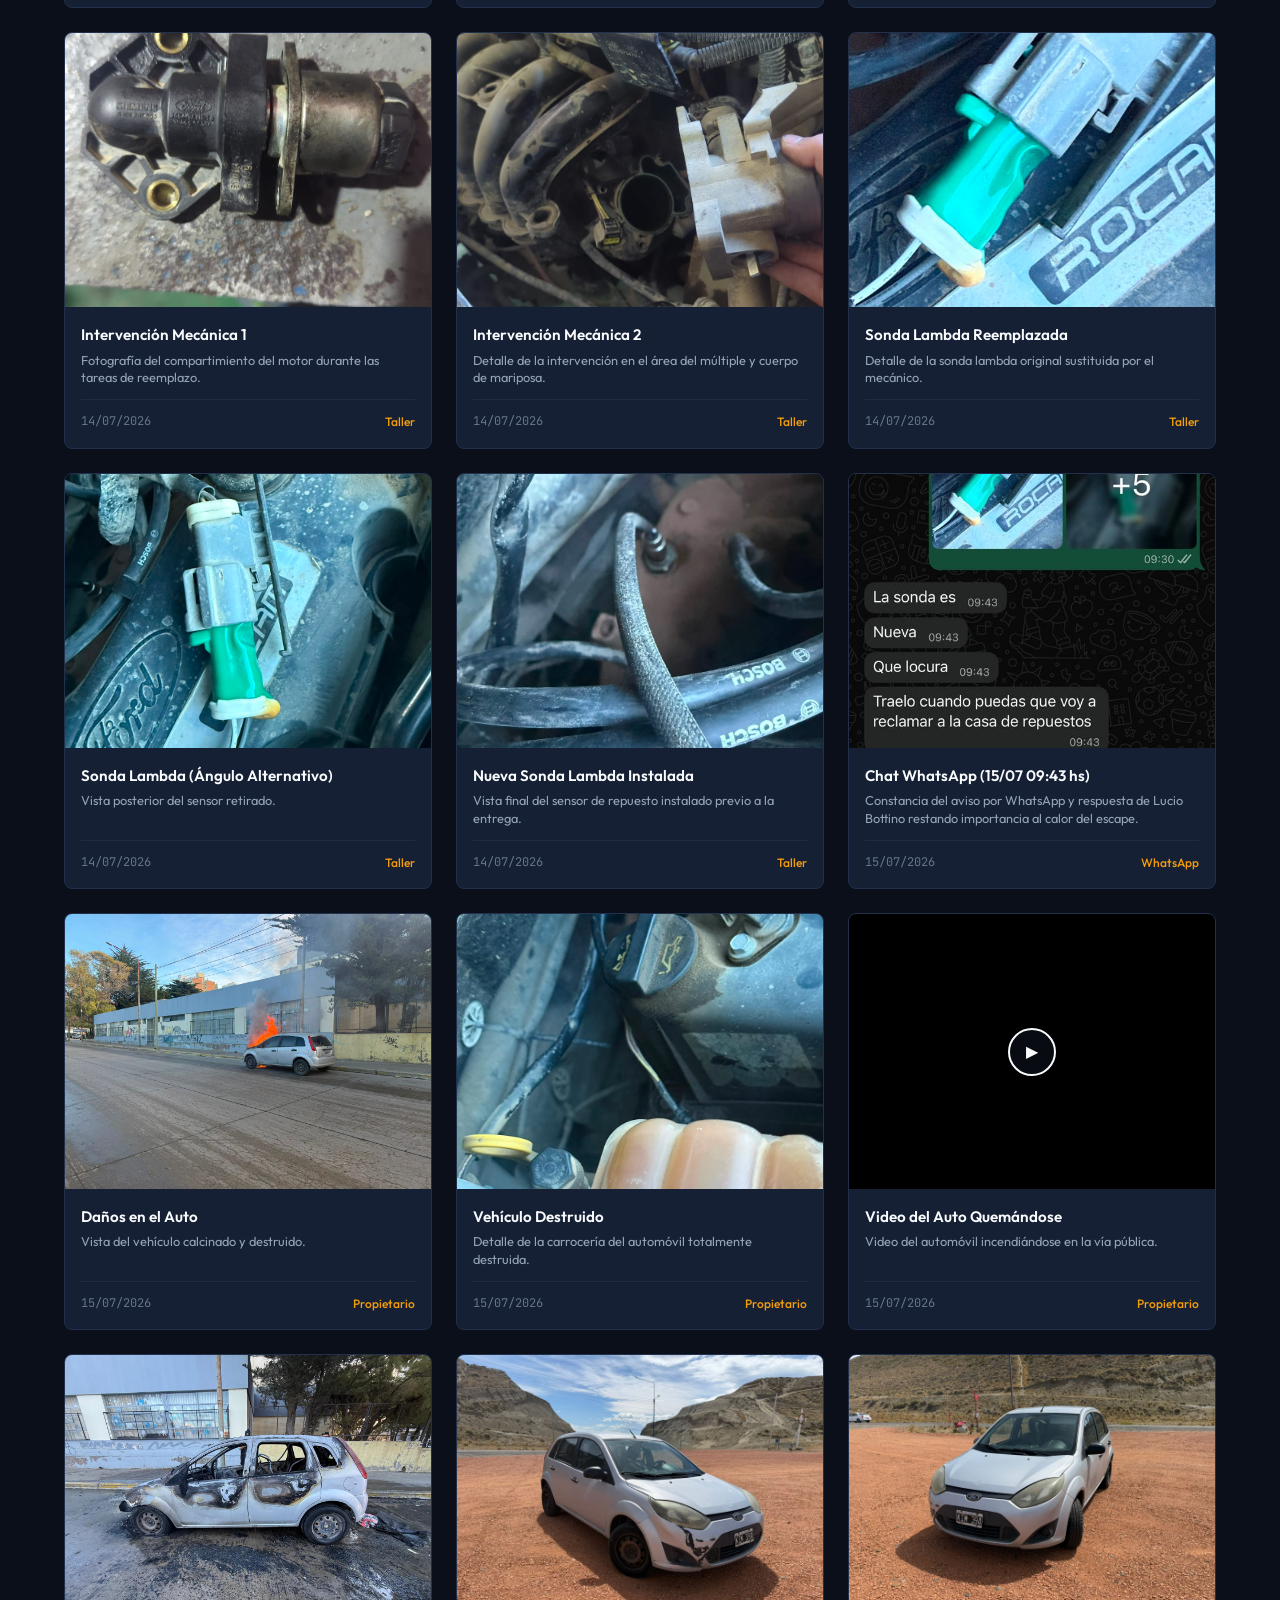
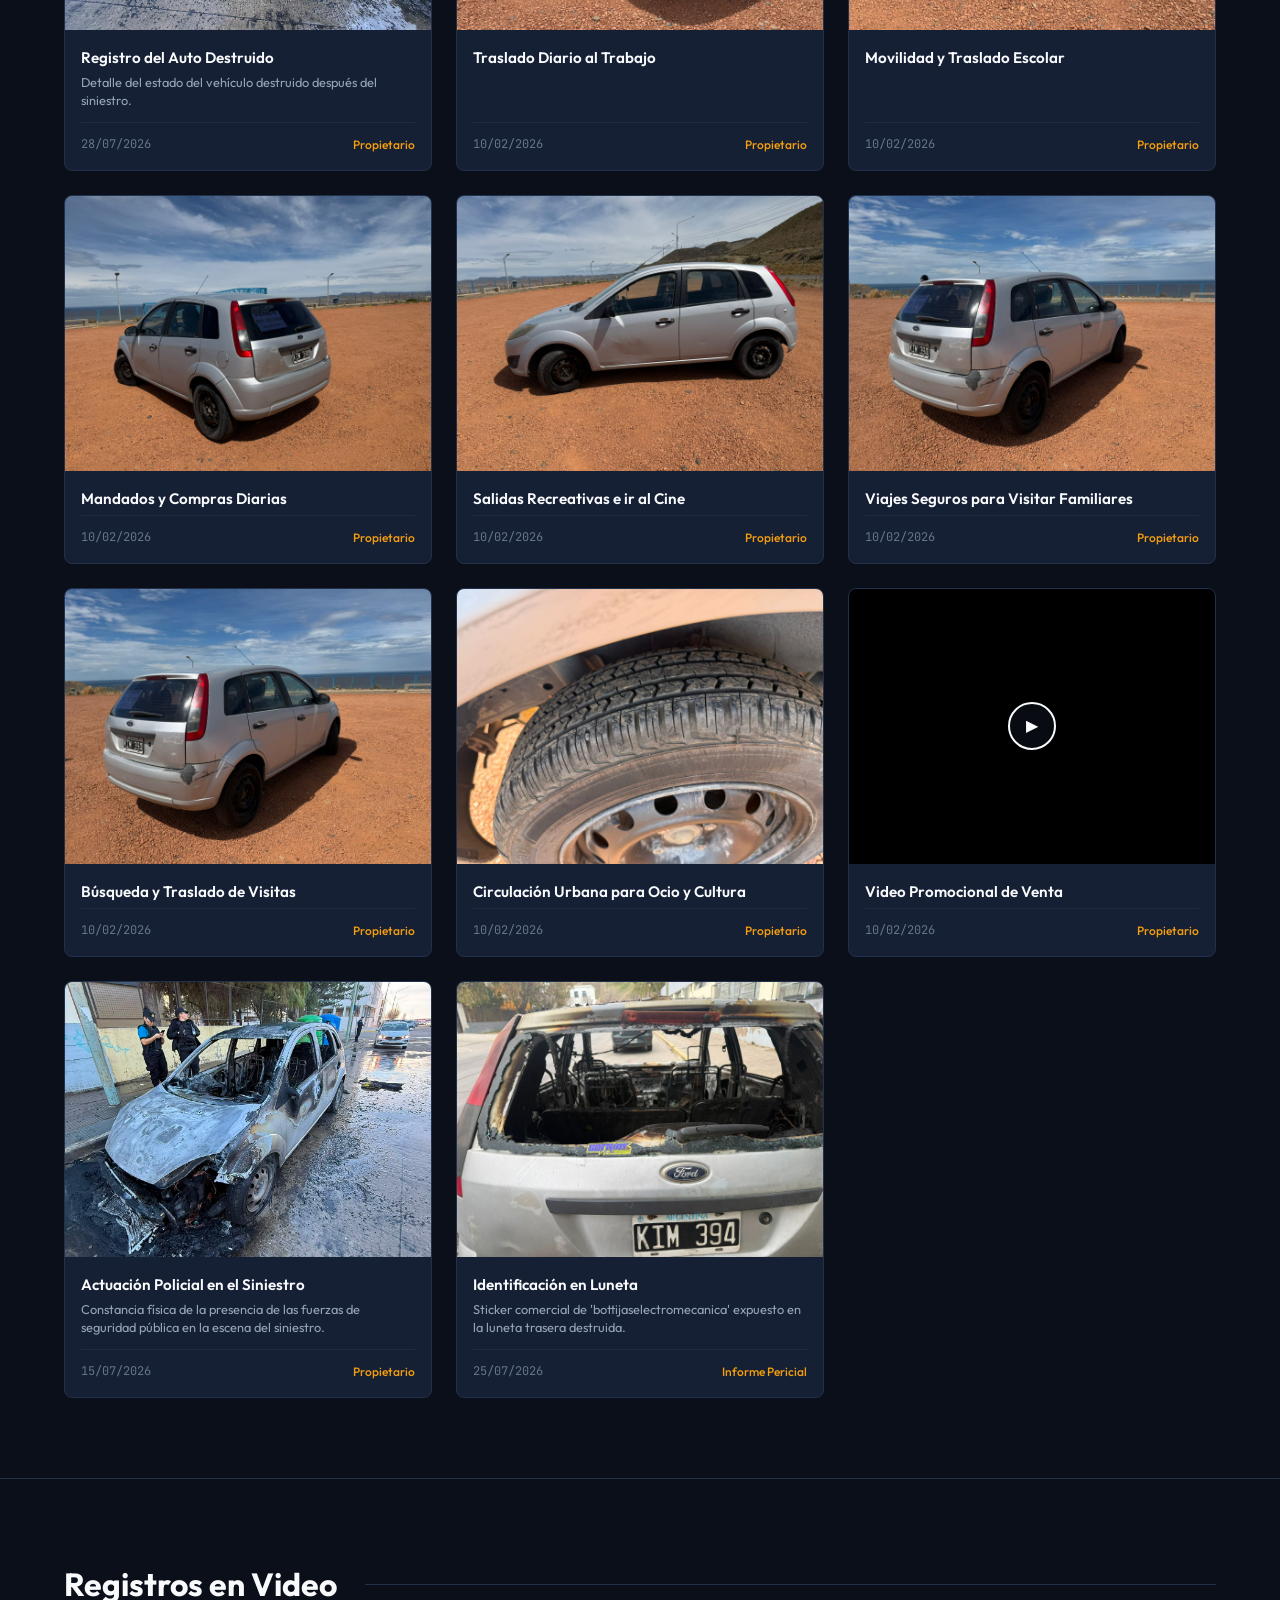
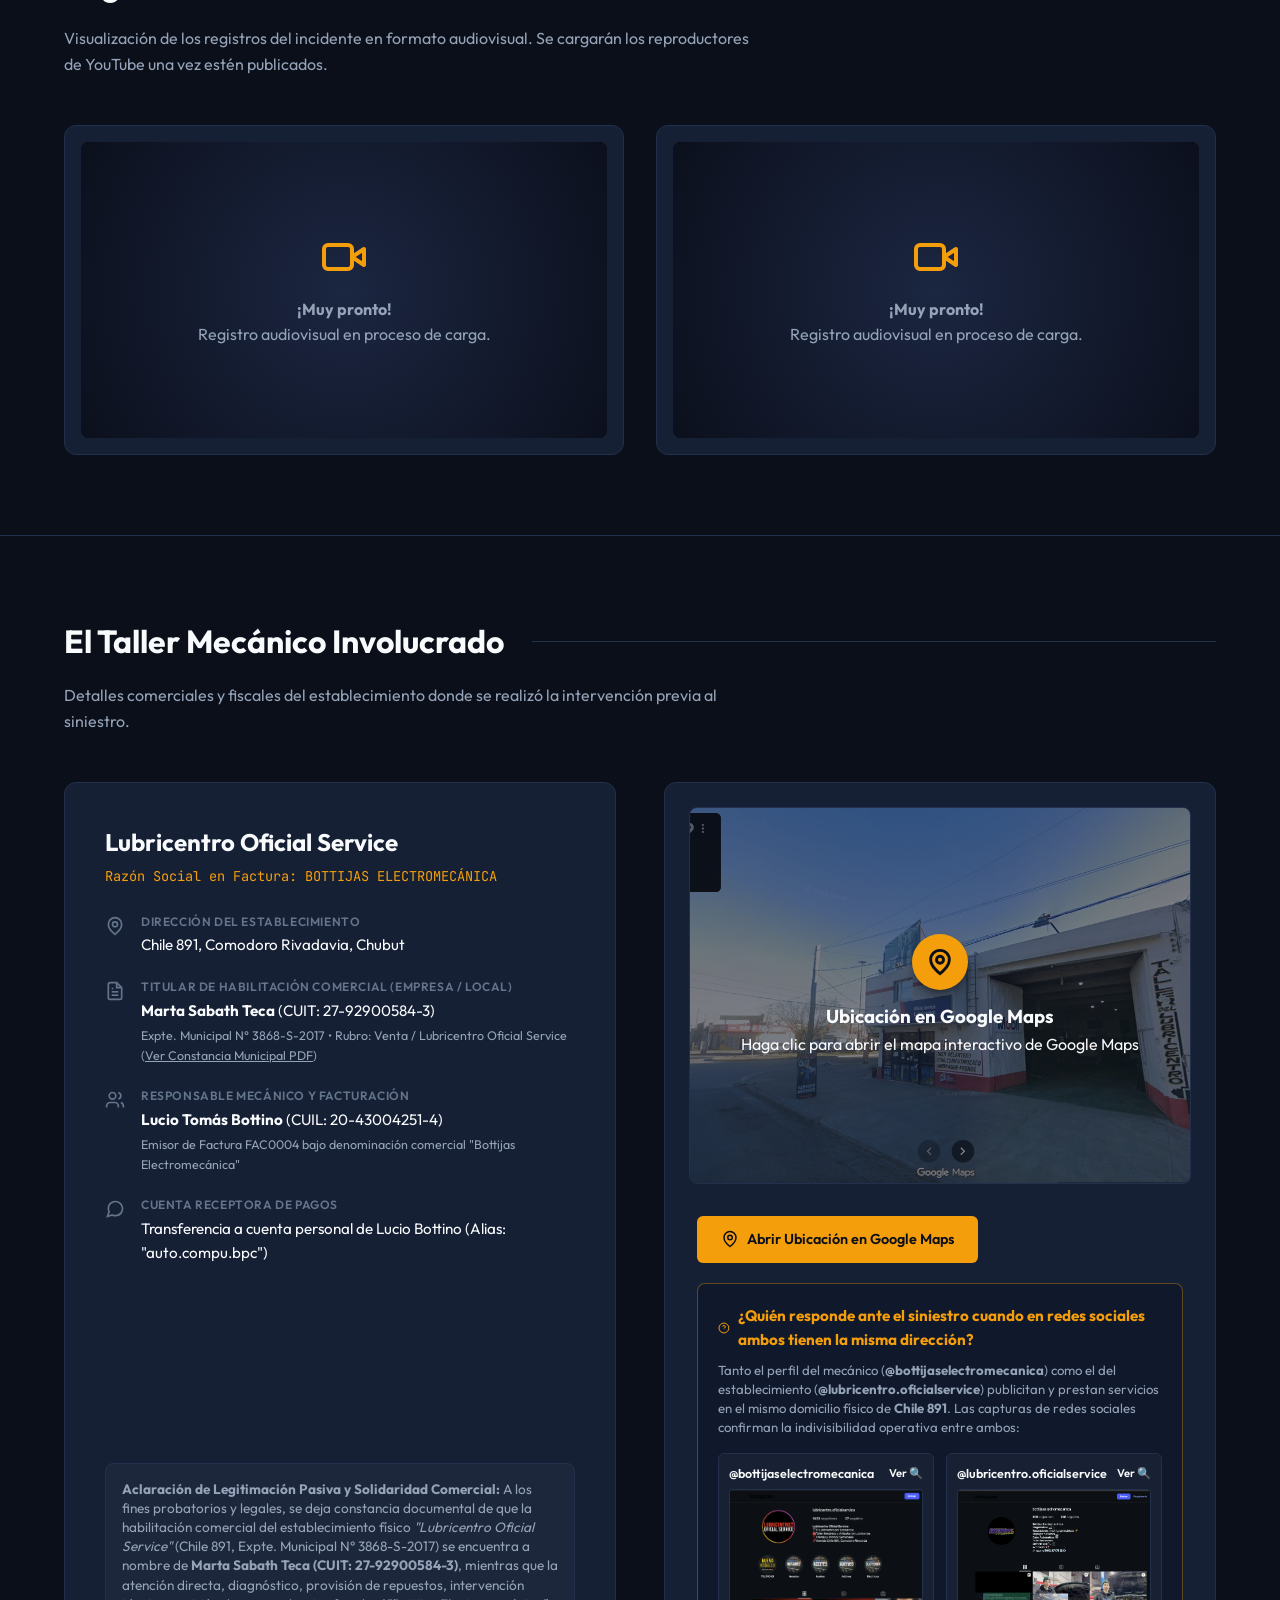
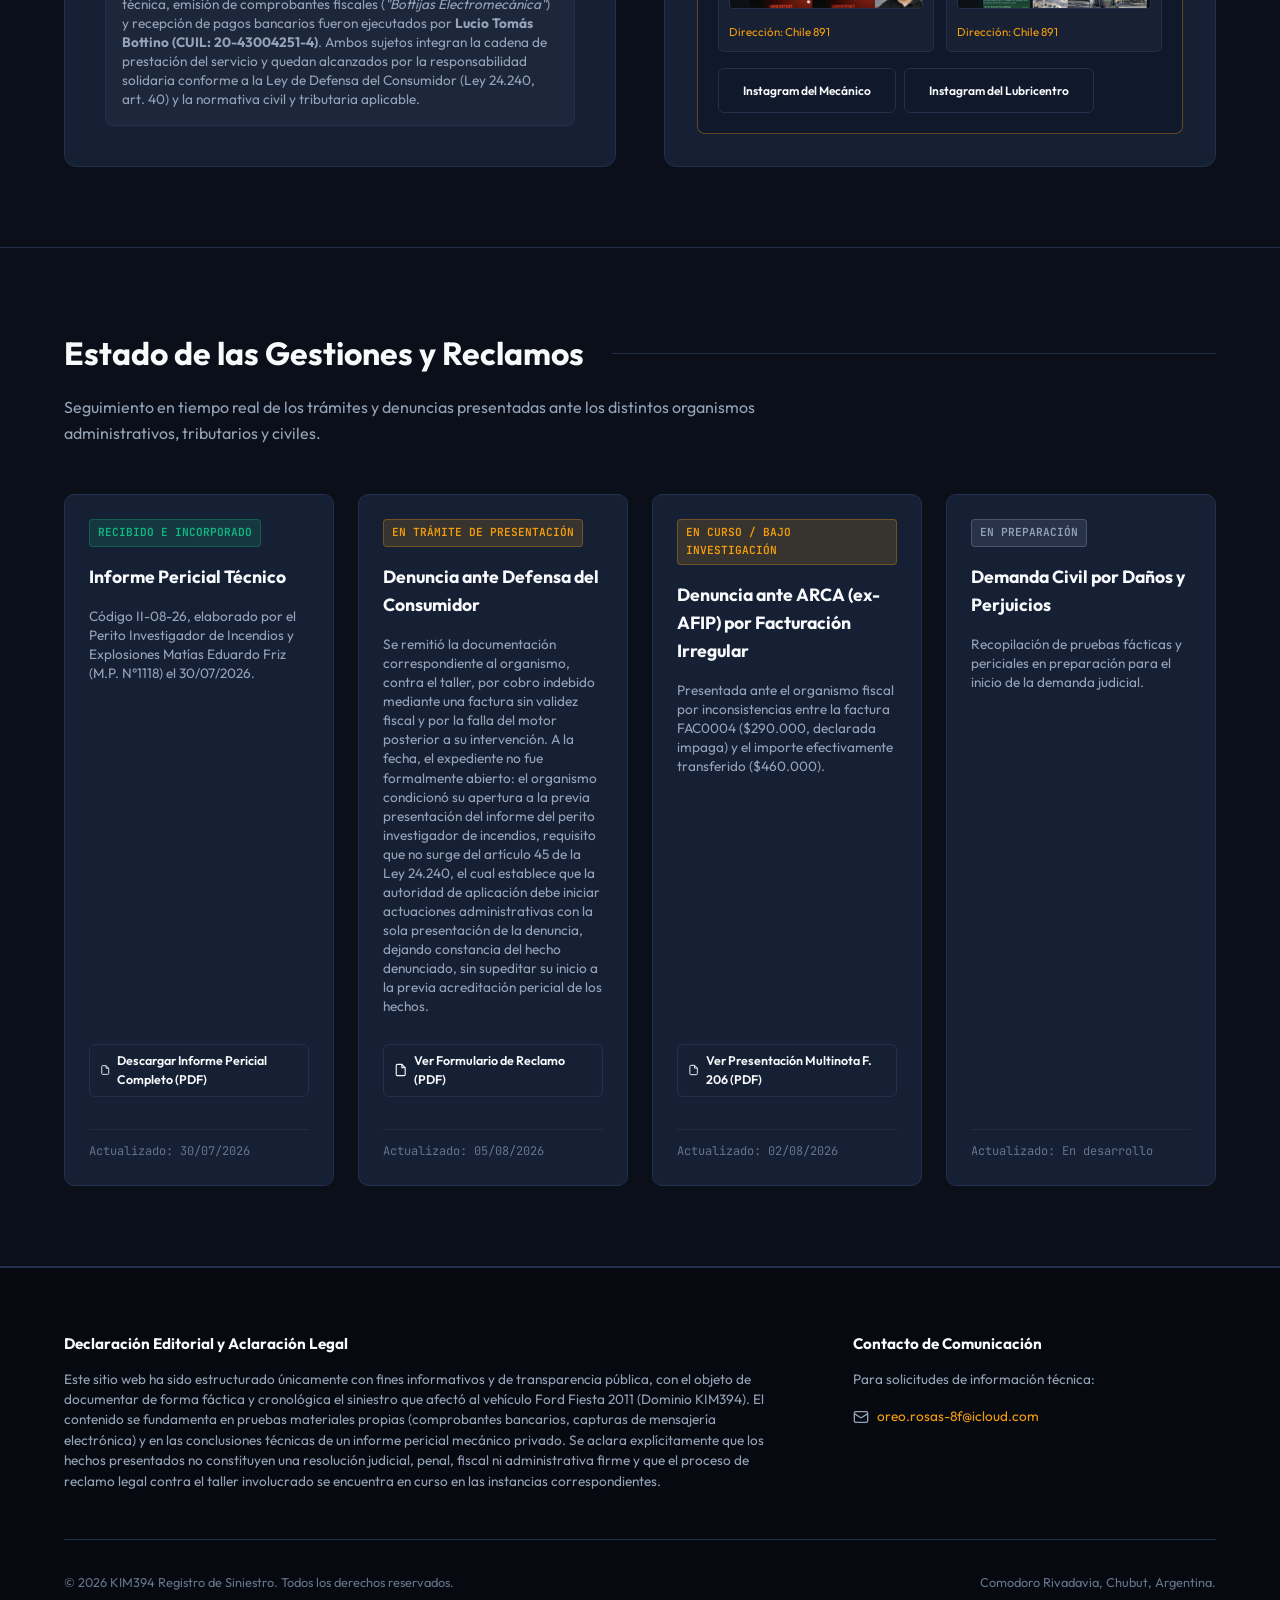
==== commit f60deb4a: "Simplify video section leaving only placeholder cards" ====
--- a/index.html
+++ b/index.html
@@ -1163,13 +1163,6 @@
               <p>Registro audiovisual en proceso de carga.</p>
             </div>
           </div>
-          <div class="video-meta">
-            <h4 class="video-title">
-              Actuación de Bomberos en Comodoro Rivadavia
-              <span style="font-size: 0.75rem; color: var(--accent-amber); font-weight: 600; margin-left: 0.4rem; background: rgba(245,158,11,0.15); padding: 0.2rem 0.5rem; border-radius: 4px; border: 1px solid rgba(245,158,11,0.3);">¡Muy pronto!</span>
-            </h4>
-            <p class="video-desc">¡Muy pronto! Registro audiovisual del operativo de control del fuego por personal de bomberos (15/07/2026).</p>
-          </div>
         </div>
 
         <!-- Video 2 -->
@@ -1183,13 +1176,6 @@
               <h4>¡Muy pronto!</h4>
               <p>Registro audiovisual en proceso de carga.</p>
             </div>
-          </div>
-          <div class="video-meta">
-            <h4 class="video-title">
-              Análisis Técnico y Desarme de Escape
-              <span style="font-size: 0.75rem; color: var(--accent-amber); font-weight: 600; margin-left: 0.4rem; background: rgba(245,158,11,0.15); padding: 0.2rem 0.5rem; border-radius: 4px; border: 1px solid rgba(245,158,11,0.3);">¡Muy pronto!</span>
-            </h4>
-            <p class="video-desc">¡Muy pronto! Examen visual pericial del estado de fusión interna de las celdas cerámicas del catalizador.</p>
           </div>
         </div>
       </div>
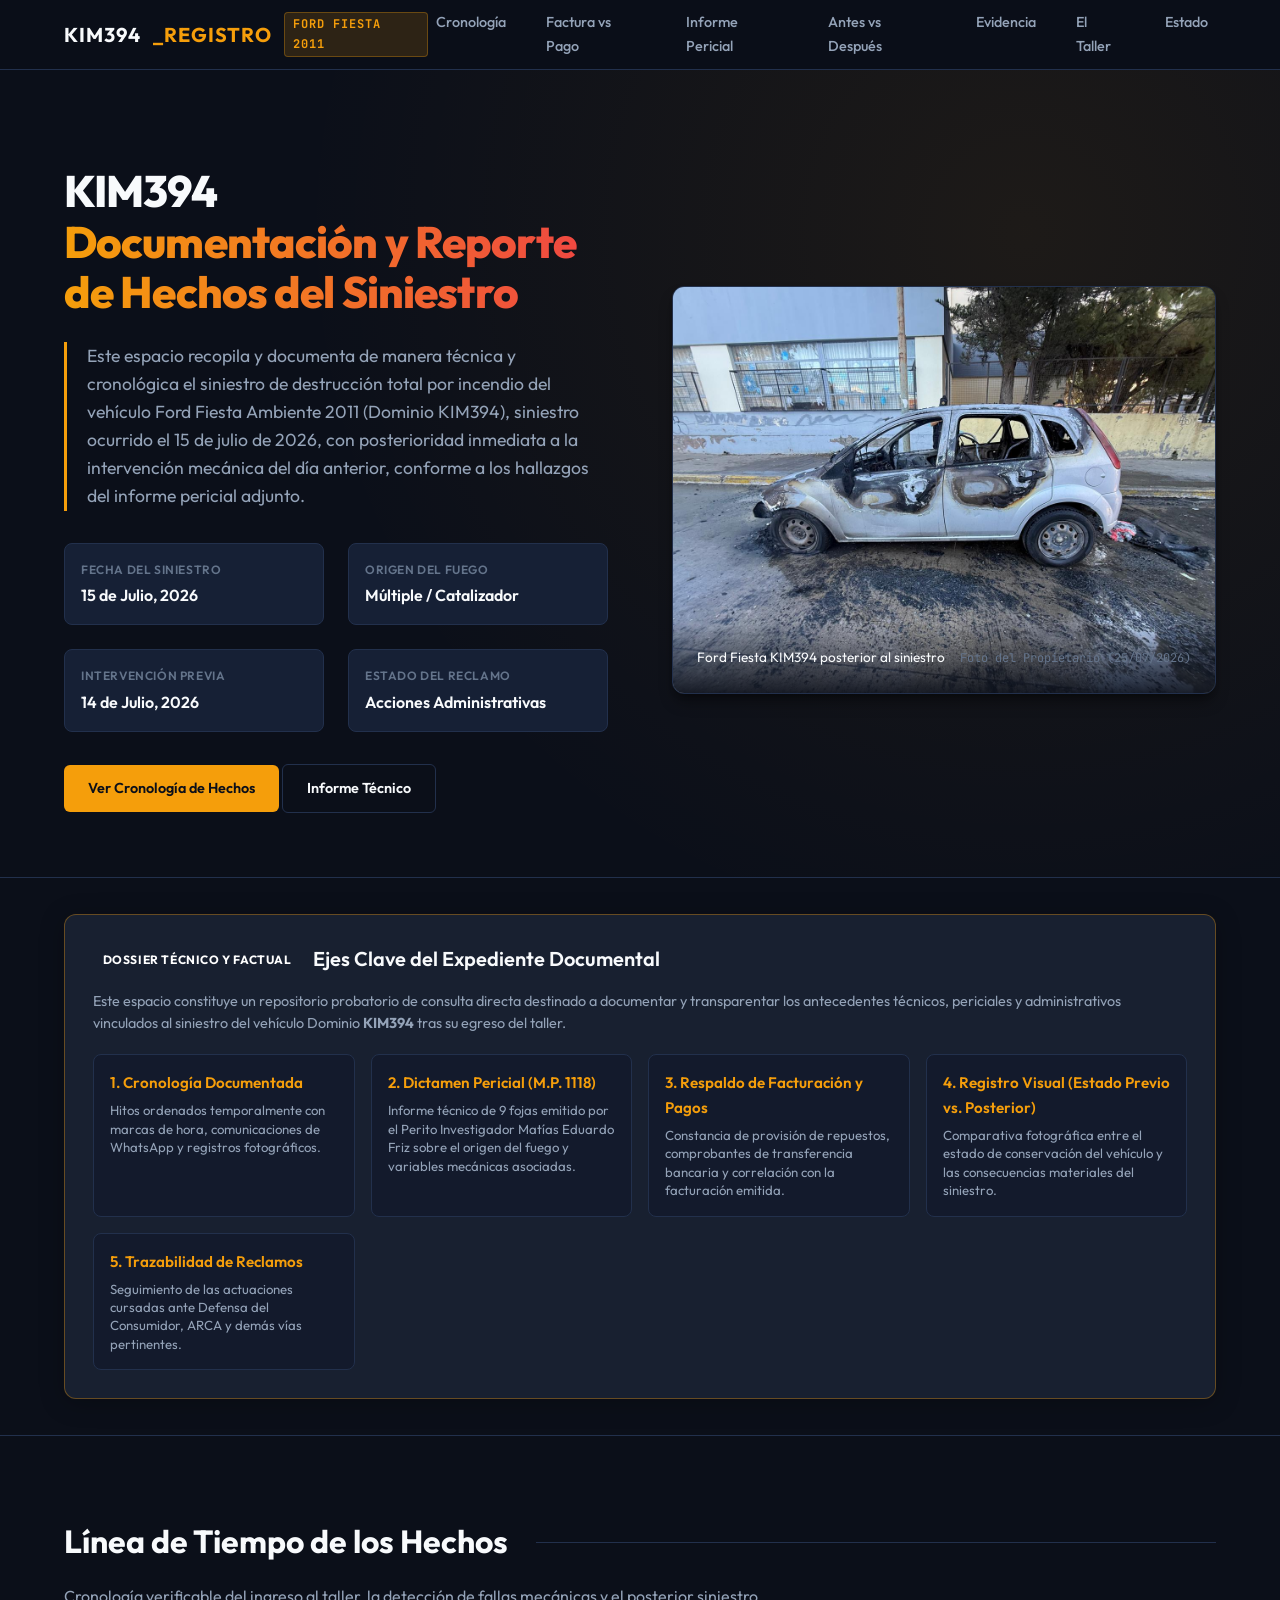
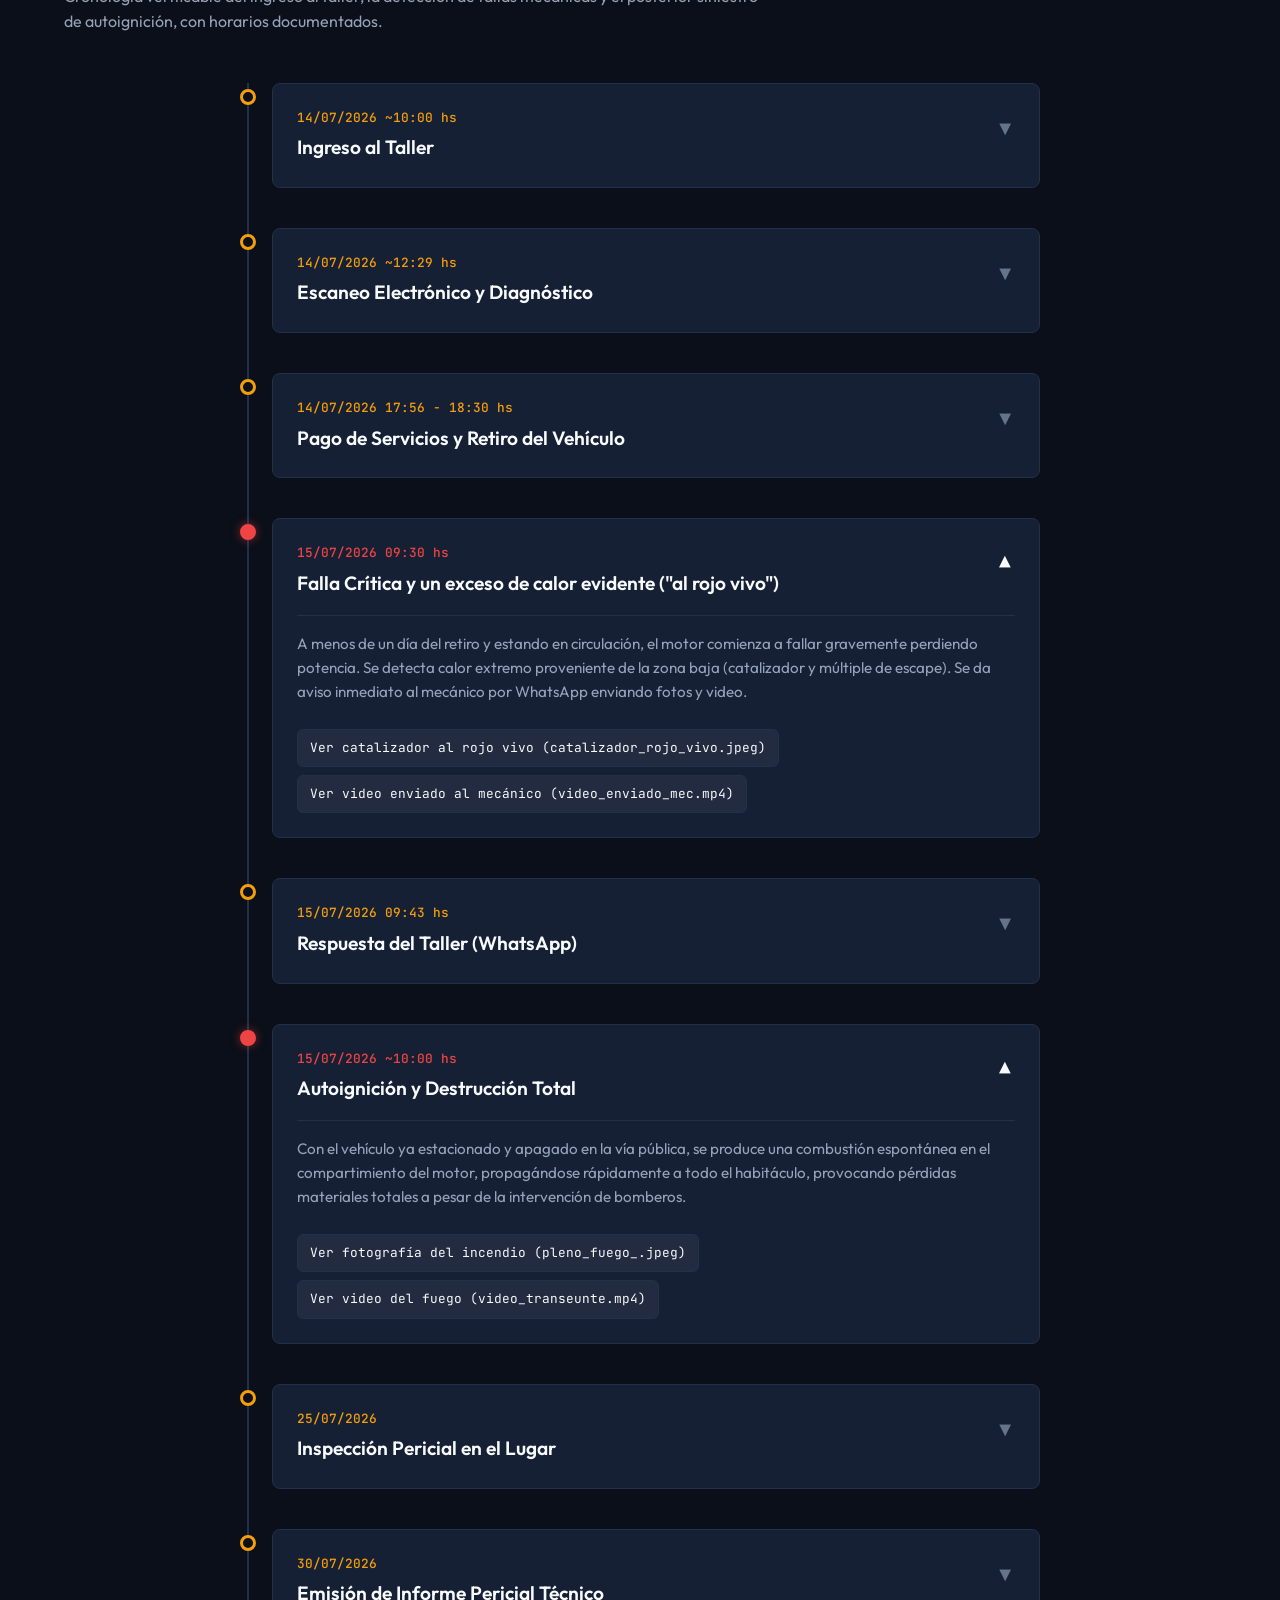
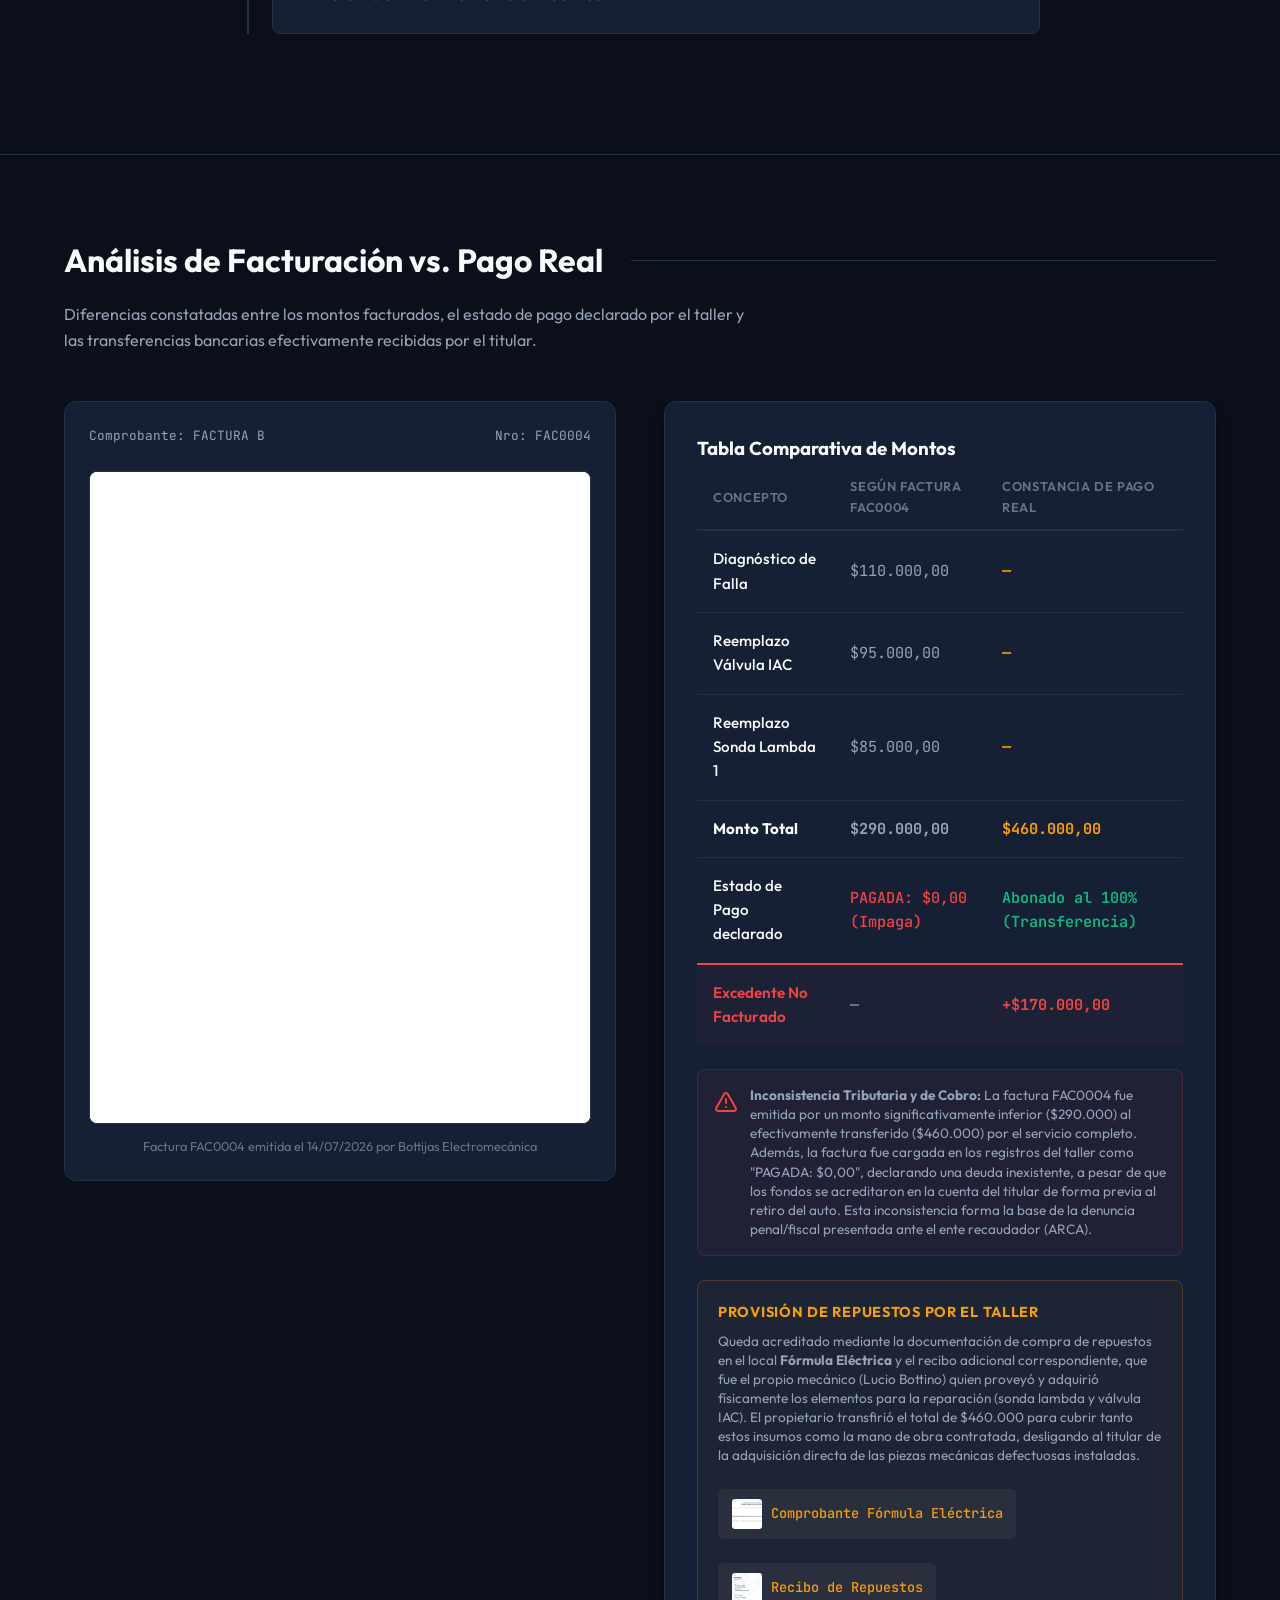
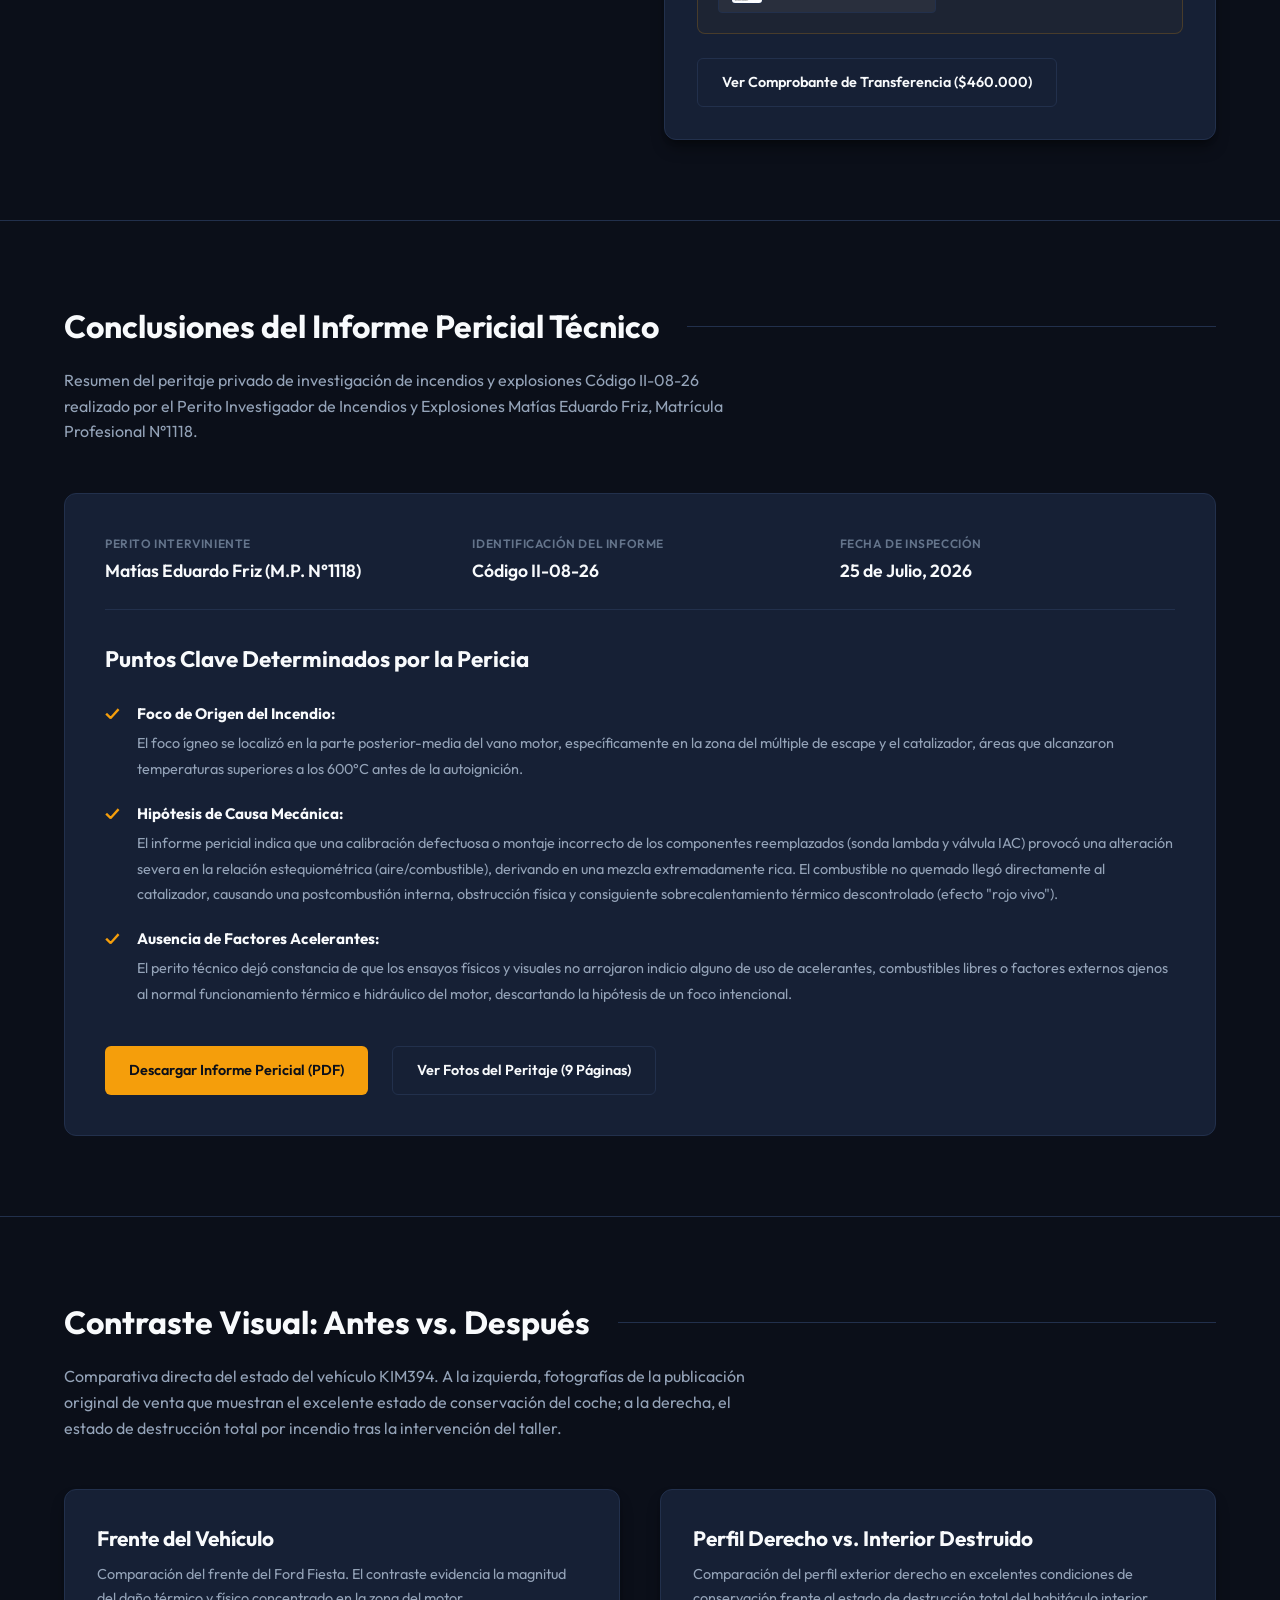
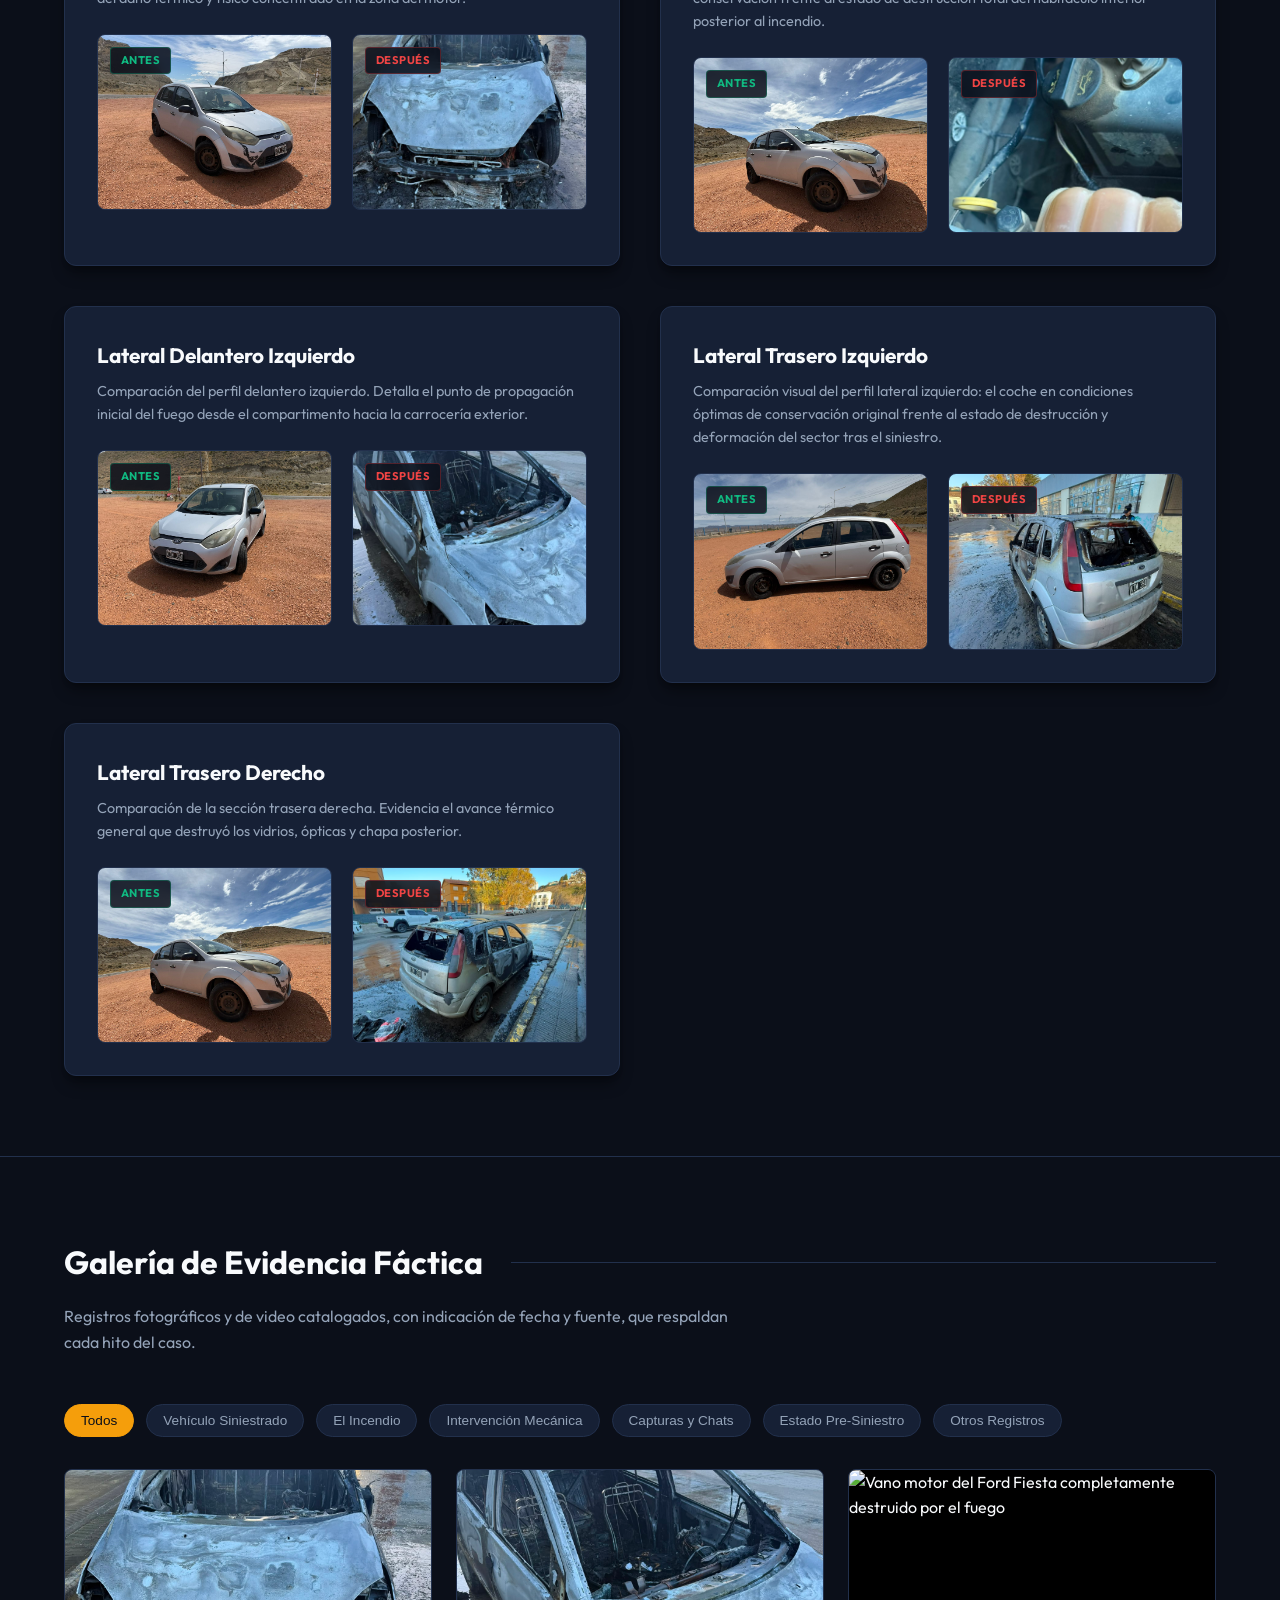
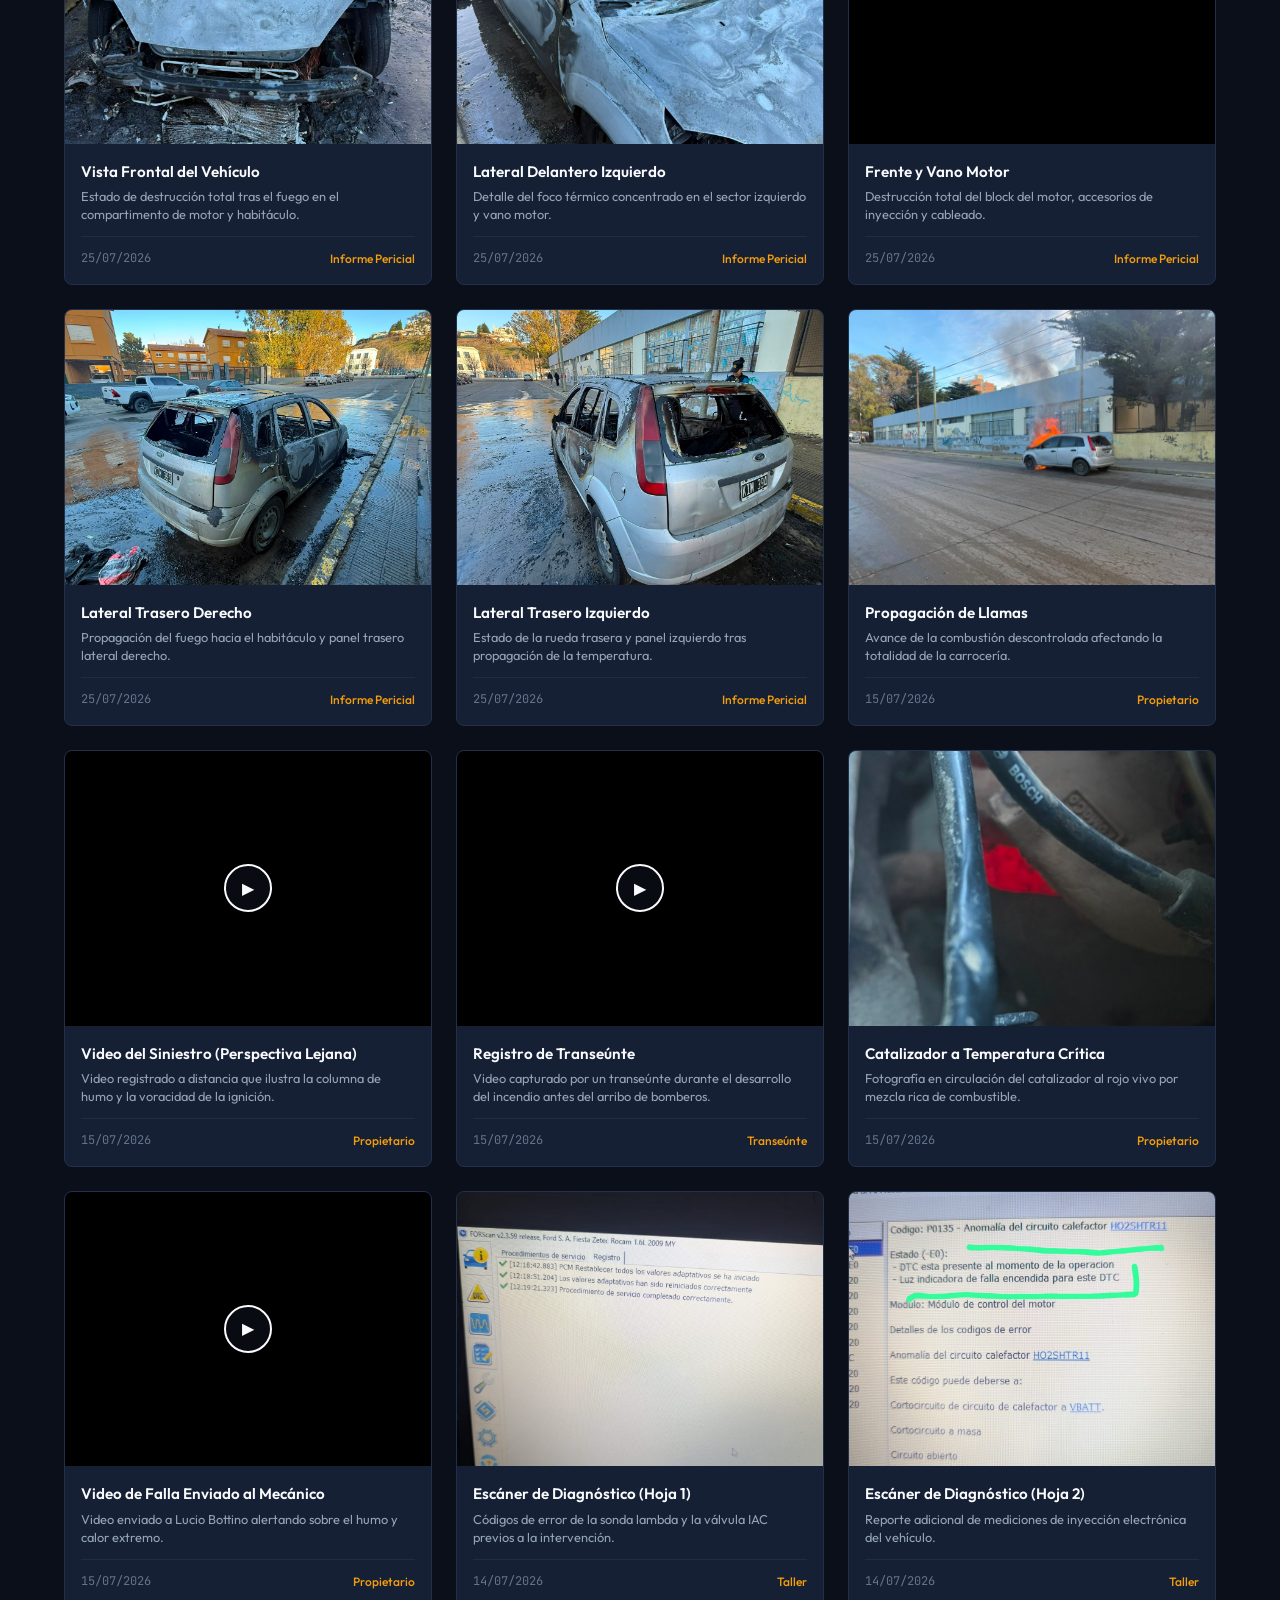
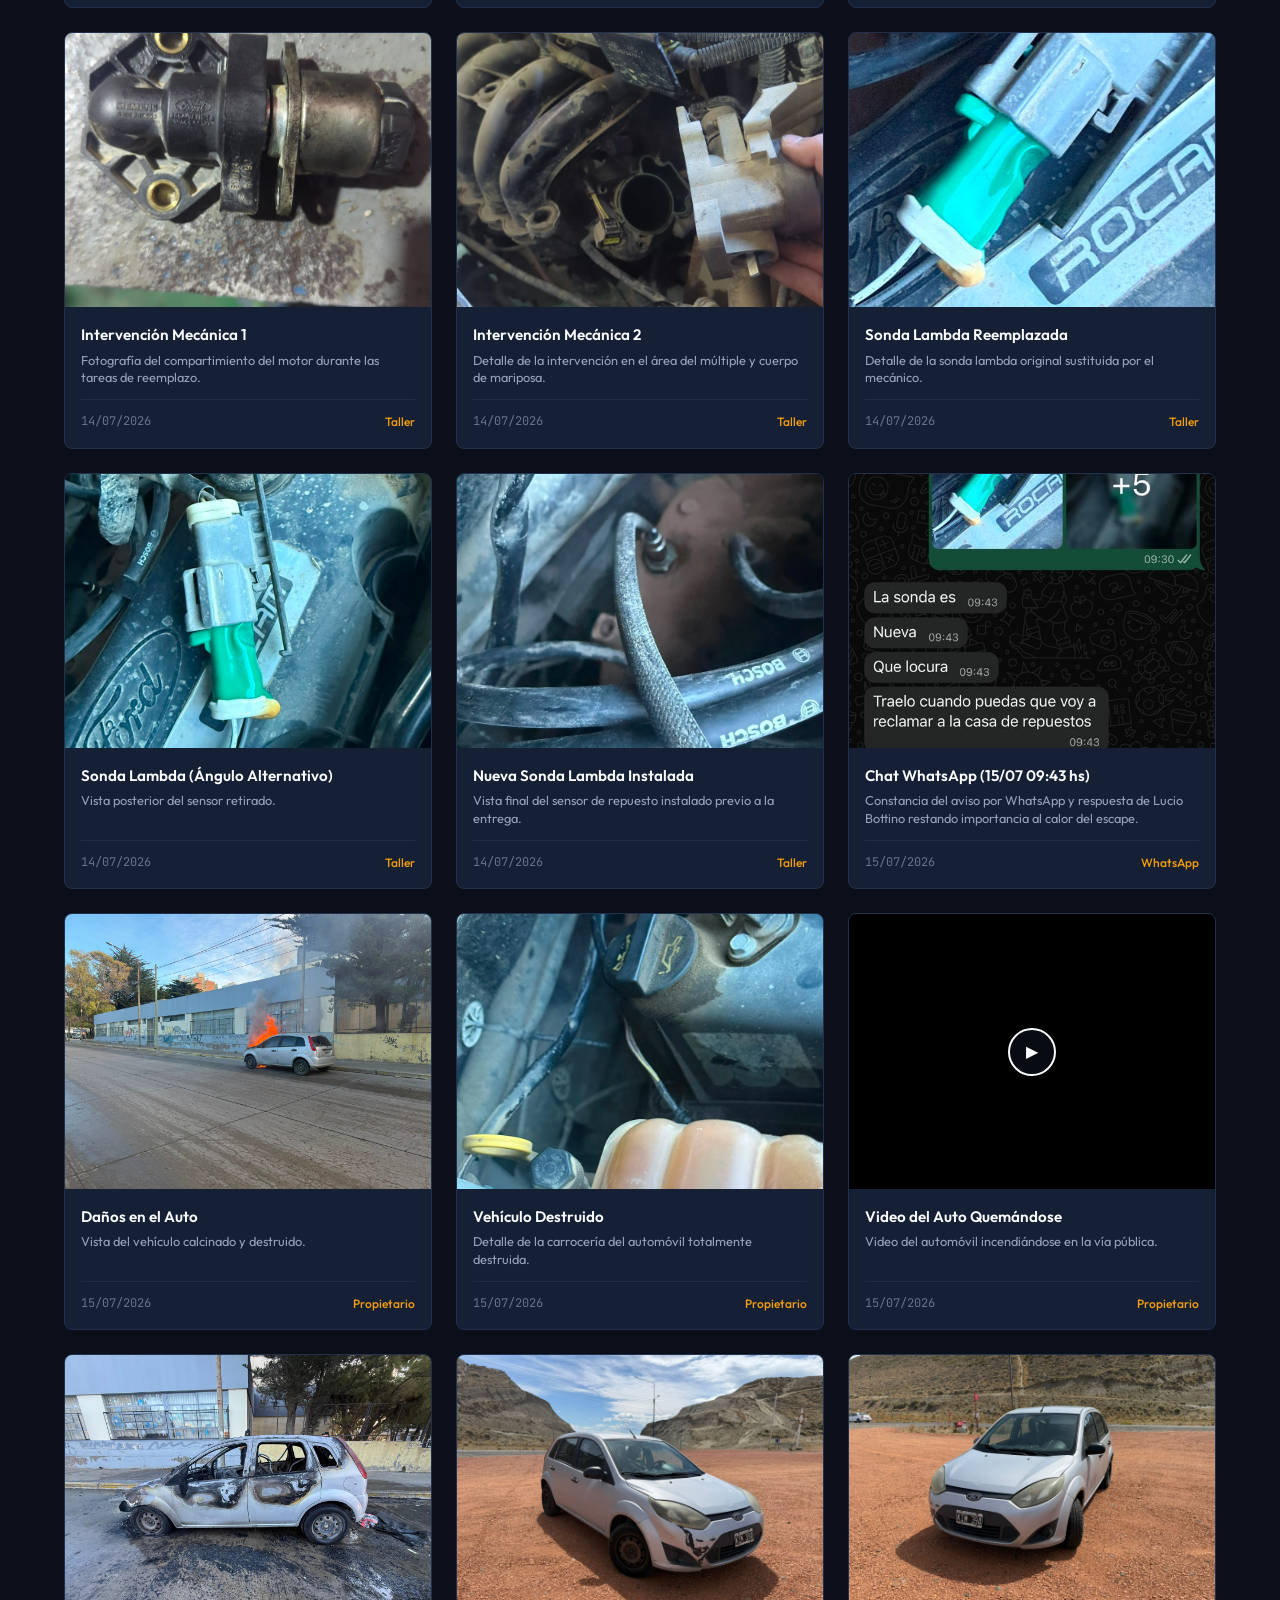
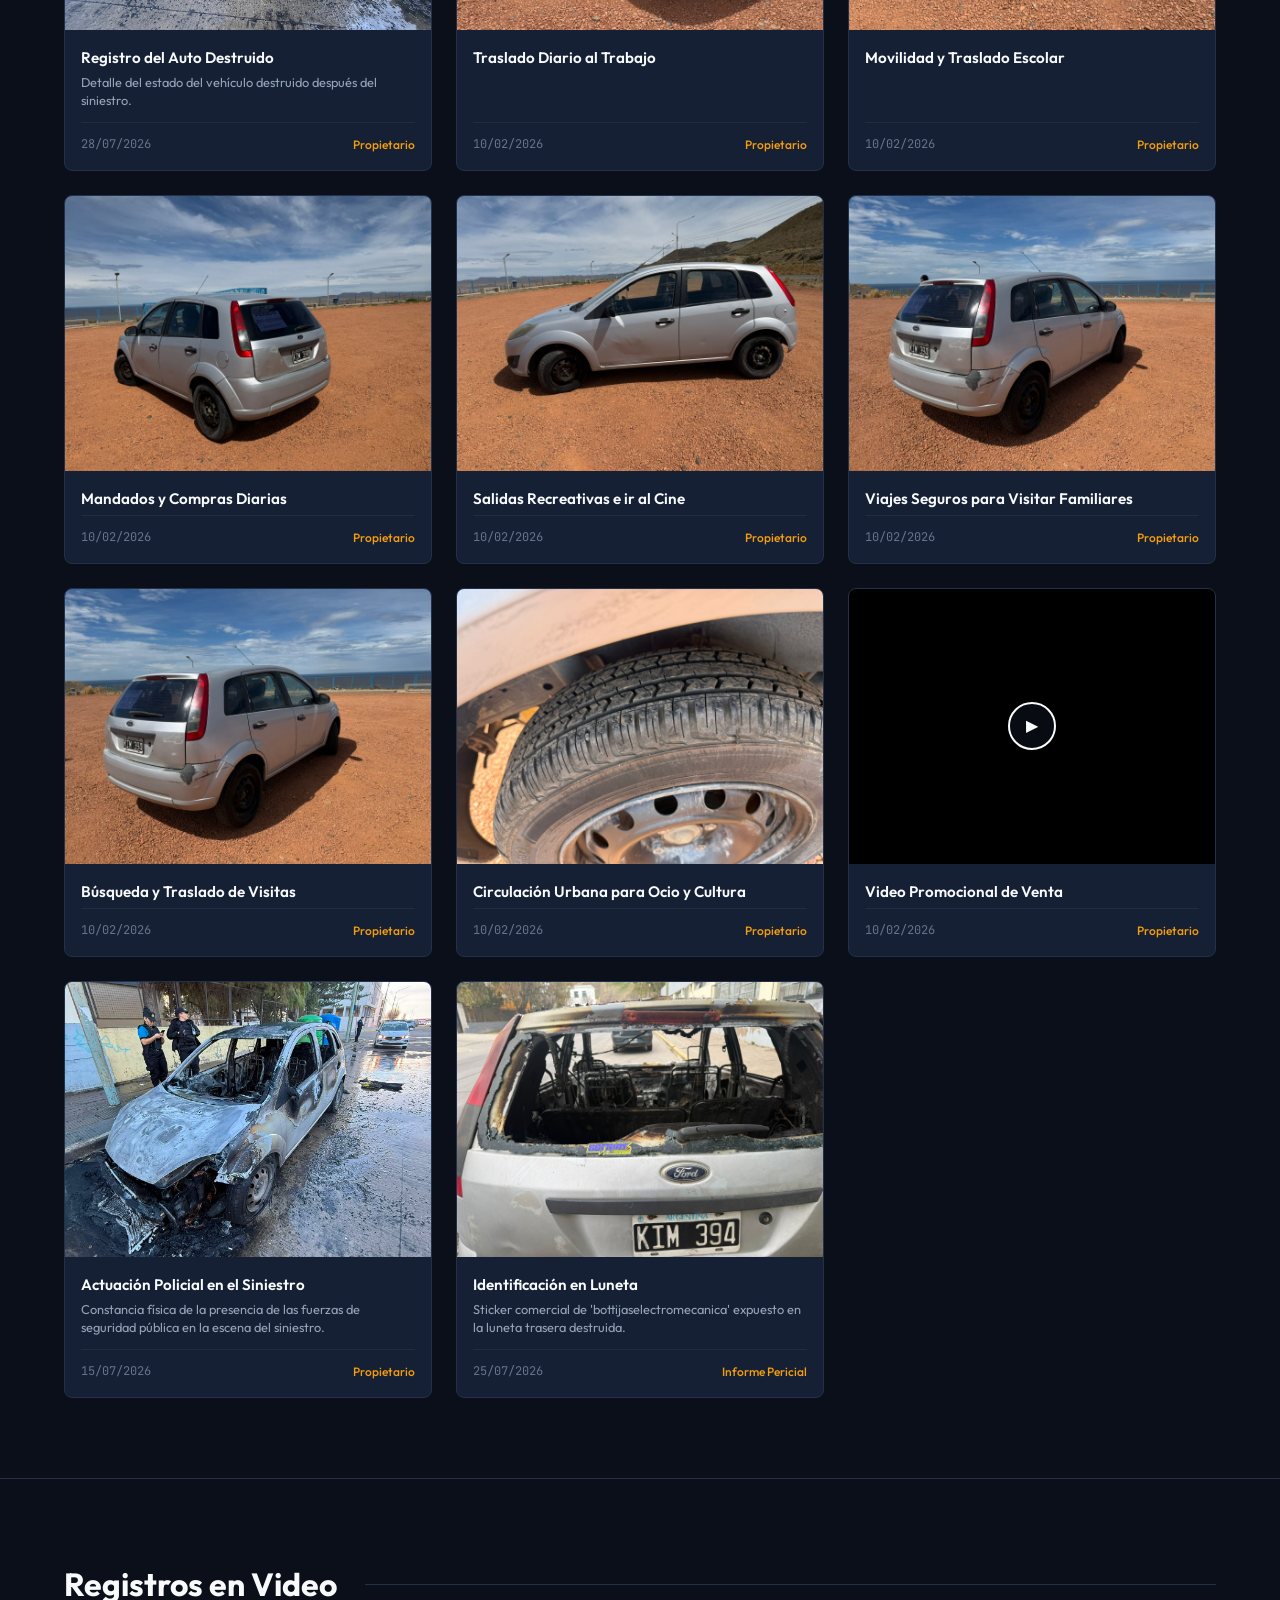
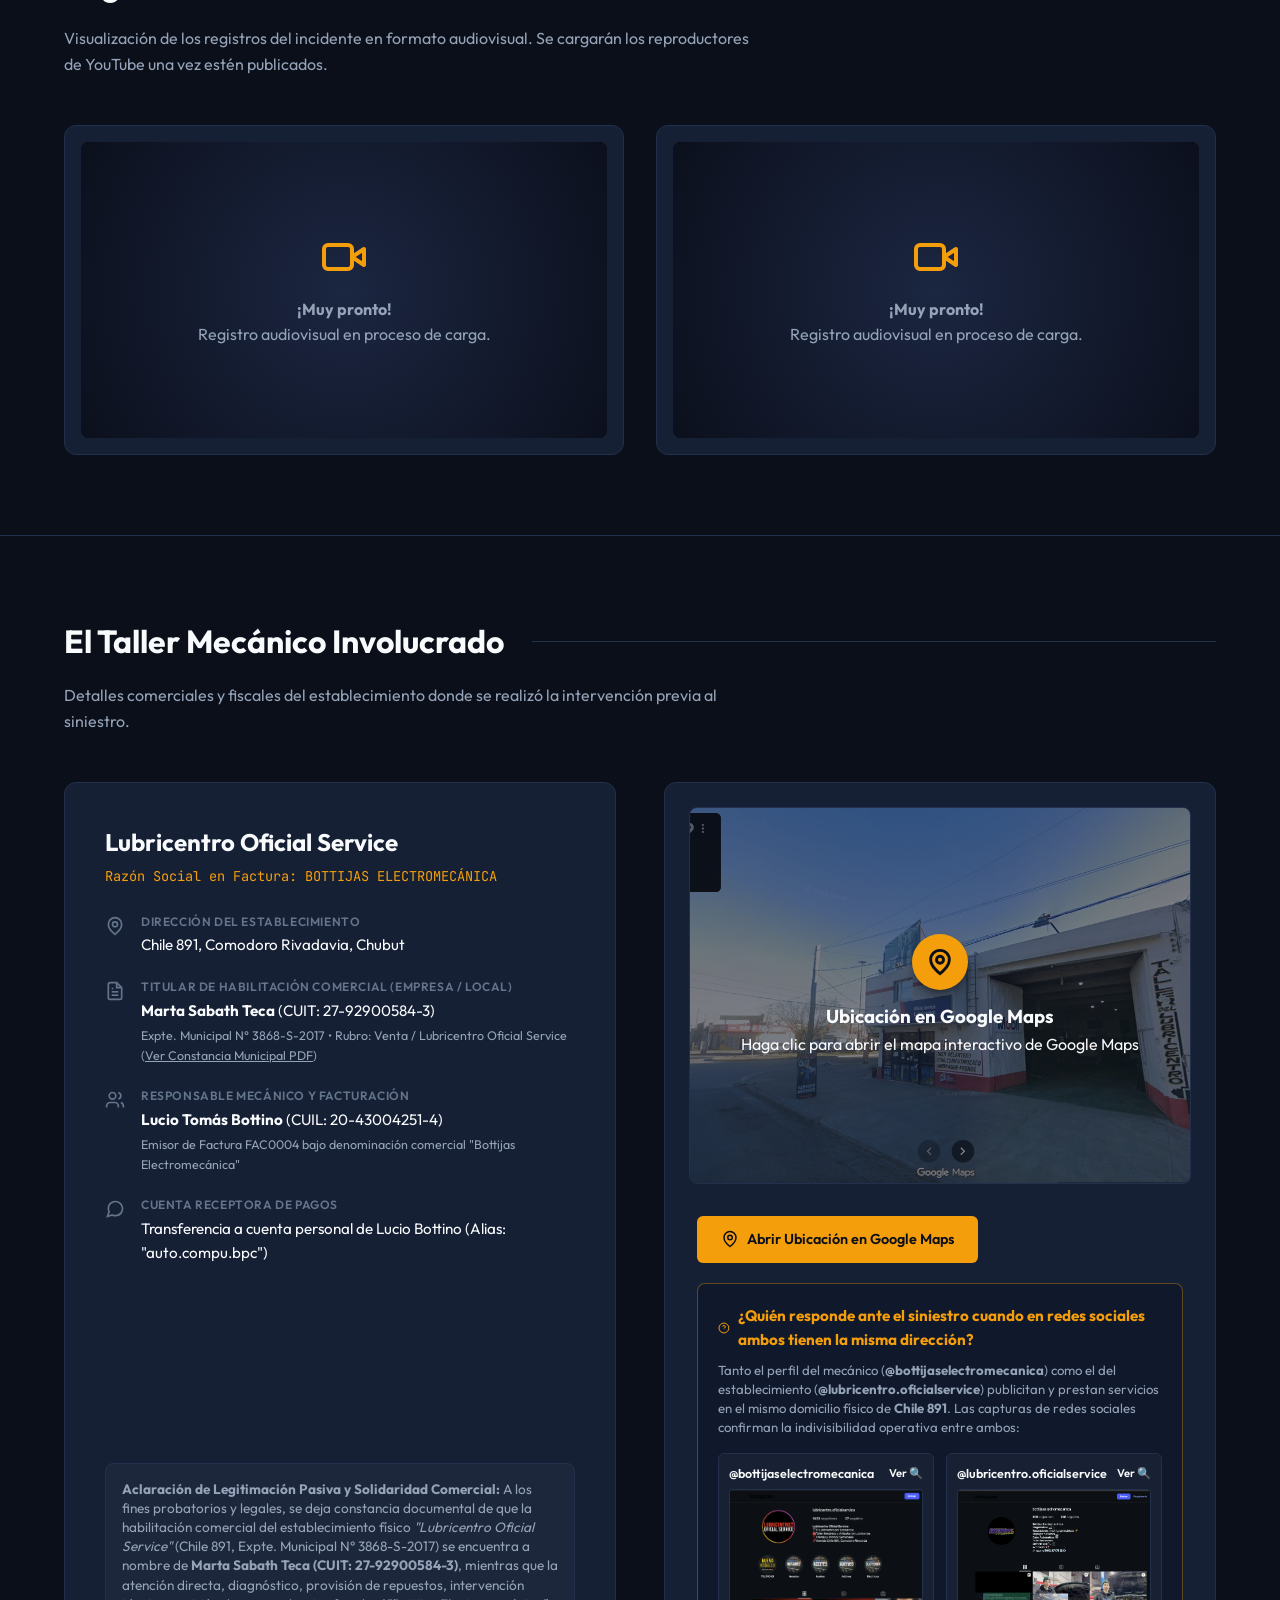
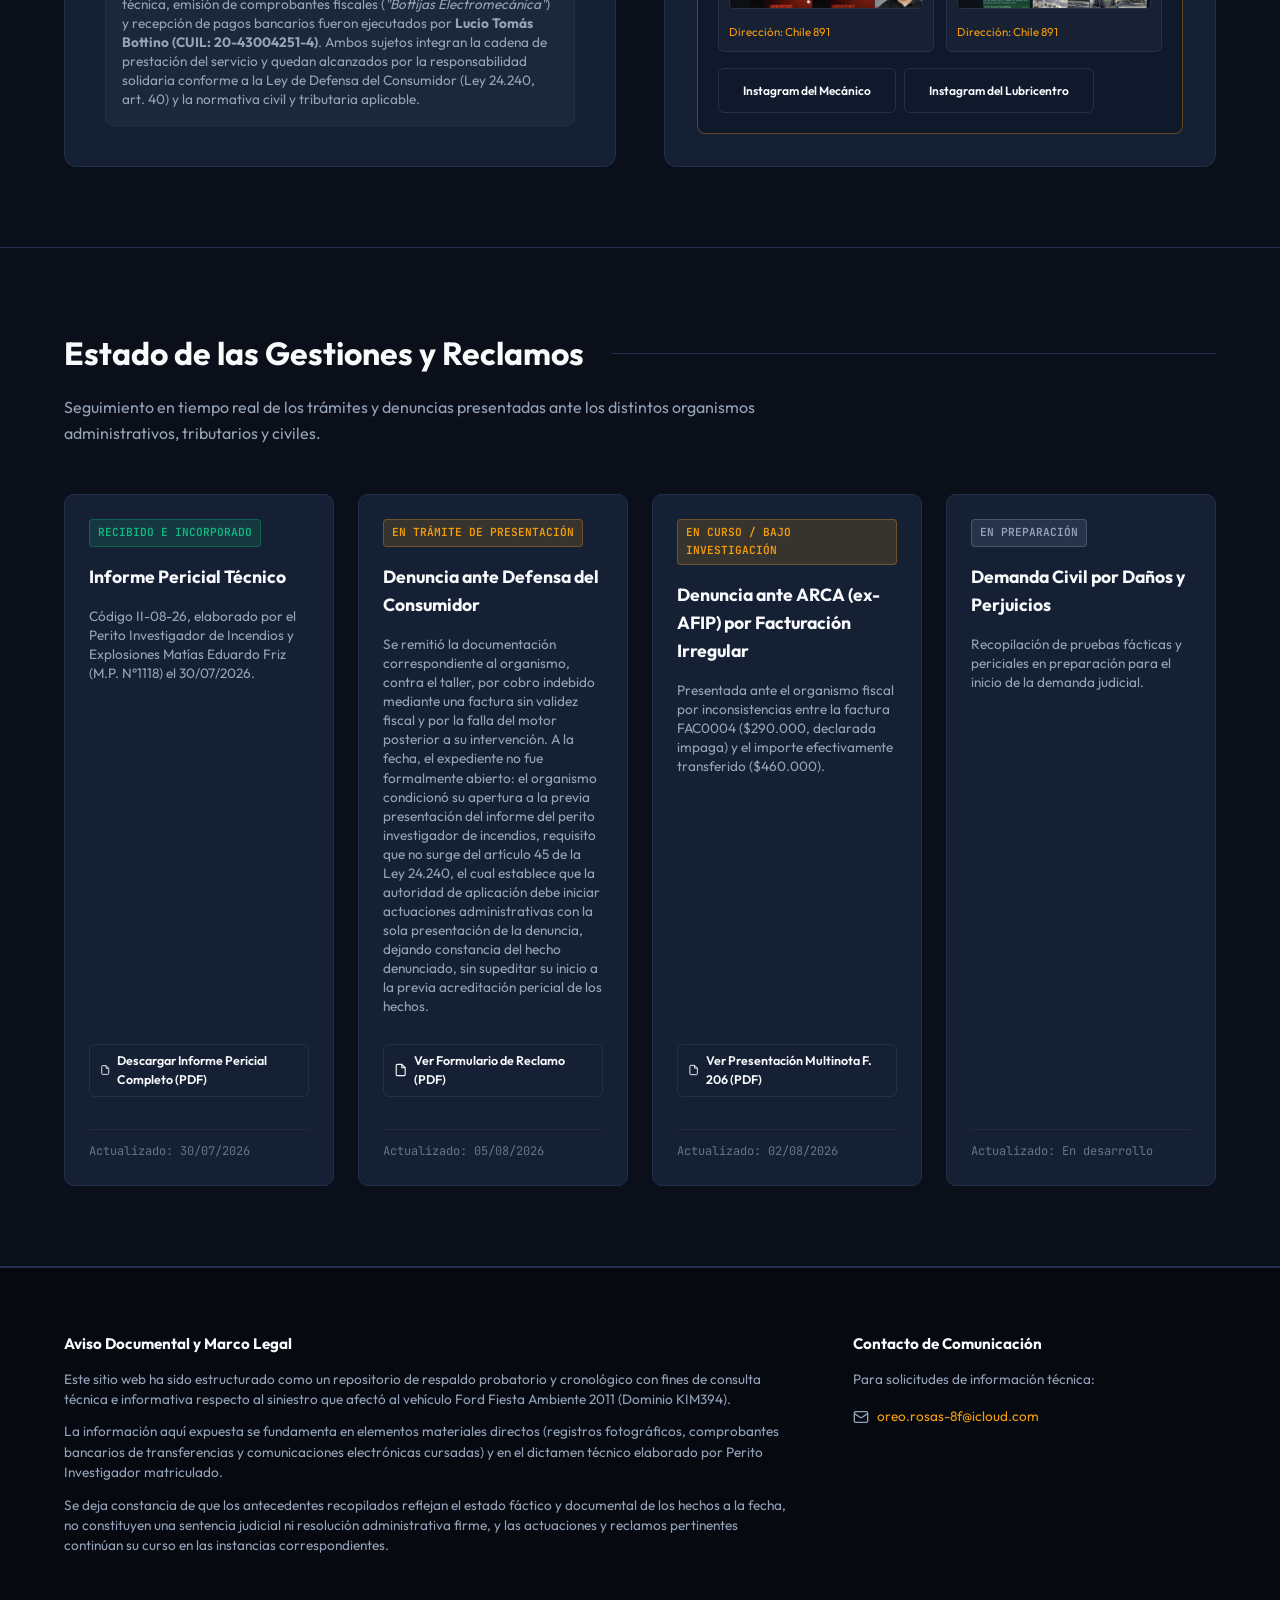
==== commit 4693a44e: "Update footer disclaimer to Aviso Documental y Marco Legal" ====
--- a/index.html
+++ b/index.html
@@ -1365,9 +1365,15 @@
     <div class="container">
       <div class="footer-grid">
         <div>
-          <h4 class="footer-disclaimer-title">Declaración Editorial y Aclaración Legal</h4>
+          <h4 class="footer-disclaimer-title">Aviso Documental y Marco Legal</h4>
+          <p class="footer-disclaimer-text" style="margin-bottom: 0.75rem;">
+            Este sitio web ha sido estructurado como un repositorio de respaldo probatorio y cronológico con fines de consulta técnica e informativa respecto al siniestro que afectó al vehículo Ford Fiesta Ambiente 2011 (Dominio KIM394).
+          </p>
+          <p class="footer-disclaimer-text" style="margin-bottom: 0.75rem;">
+            La información aquí expuesta se fundamenta en elementos materiales directos (registros fotográficos, comprobantes bancarios de transferencias y comunicaciones electrónicas cursadas) y en el dictamen técnico elaborado por Perito Investigador matriculado.
+          </p>
           <p class="footer-disclaimer-text">
-            Este sitio web ha sido estructurado únicamente con fines informativos y de transparencia pública, con el objeto de documentar de forma fáctica y cronológica el siniestro que afectó al vehículo Ford Fiesta 2011 (Dominio KIM394). El contenido se fundamenta en pruebas materiales propias (comprobantes bancarios, capturas de mensajería electrónica) y en las conclusiones técnicas de un informe pericial mecánico privado. Se aclara explícitamente que los hechos presentados no constituyen una resolución judicial, penal, fiscal ni administrativa firme y que el proceso de reclamo legal contra el taller involucrado se encuentra en curso en las instancias correspondientes.
+            Se deja constancia de que los antecedentes recopilados reflejan el estado fáctico y documental de los hechos a la fecha, no constituyen una sentencia judicial ni resolución administrativa firme, y las actuaciones y reclamos pertinentes continúan su curso en las instancias correspondientes.
           </p>
         </div>
         <div>
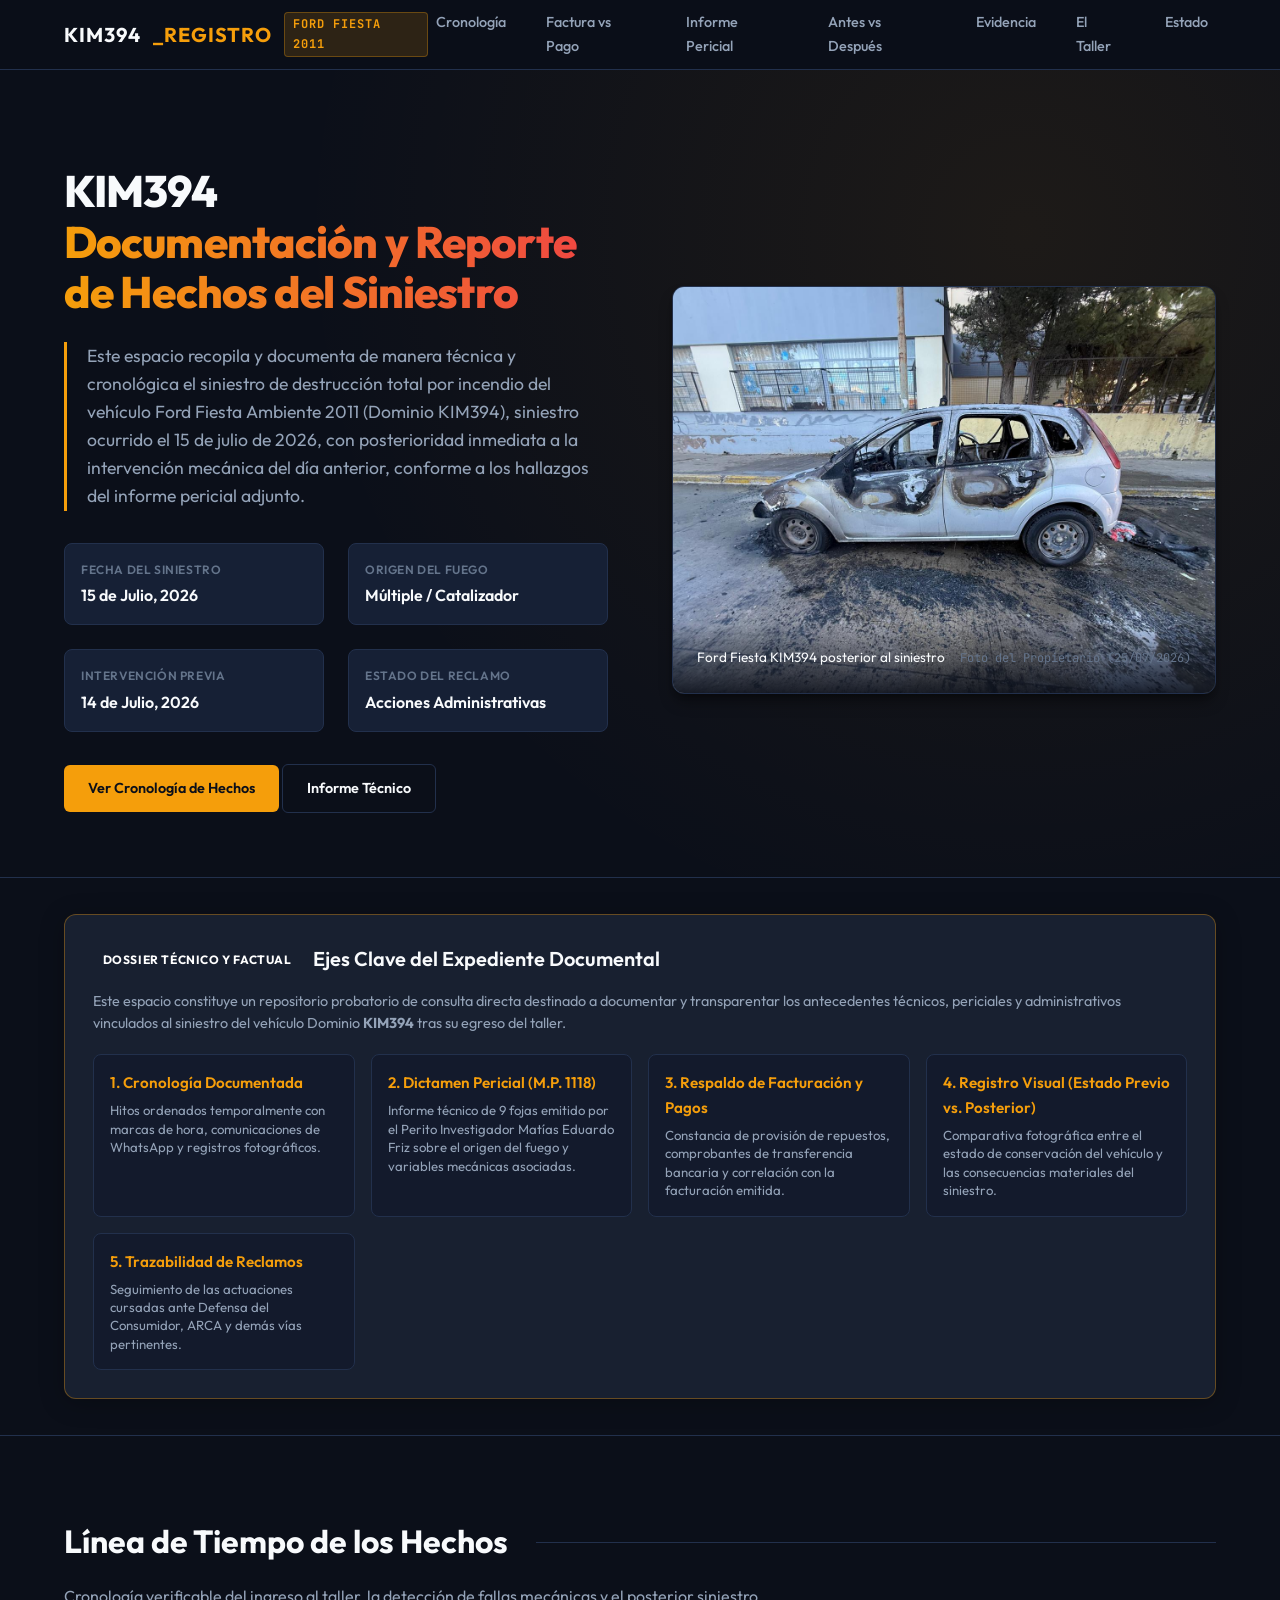
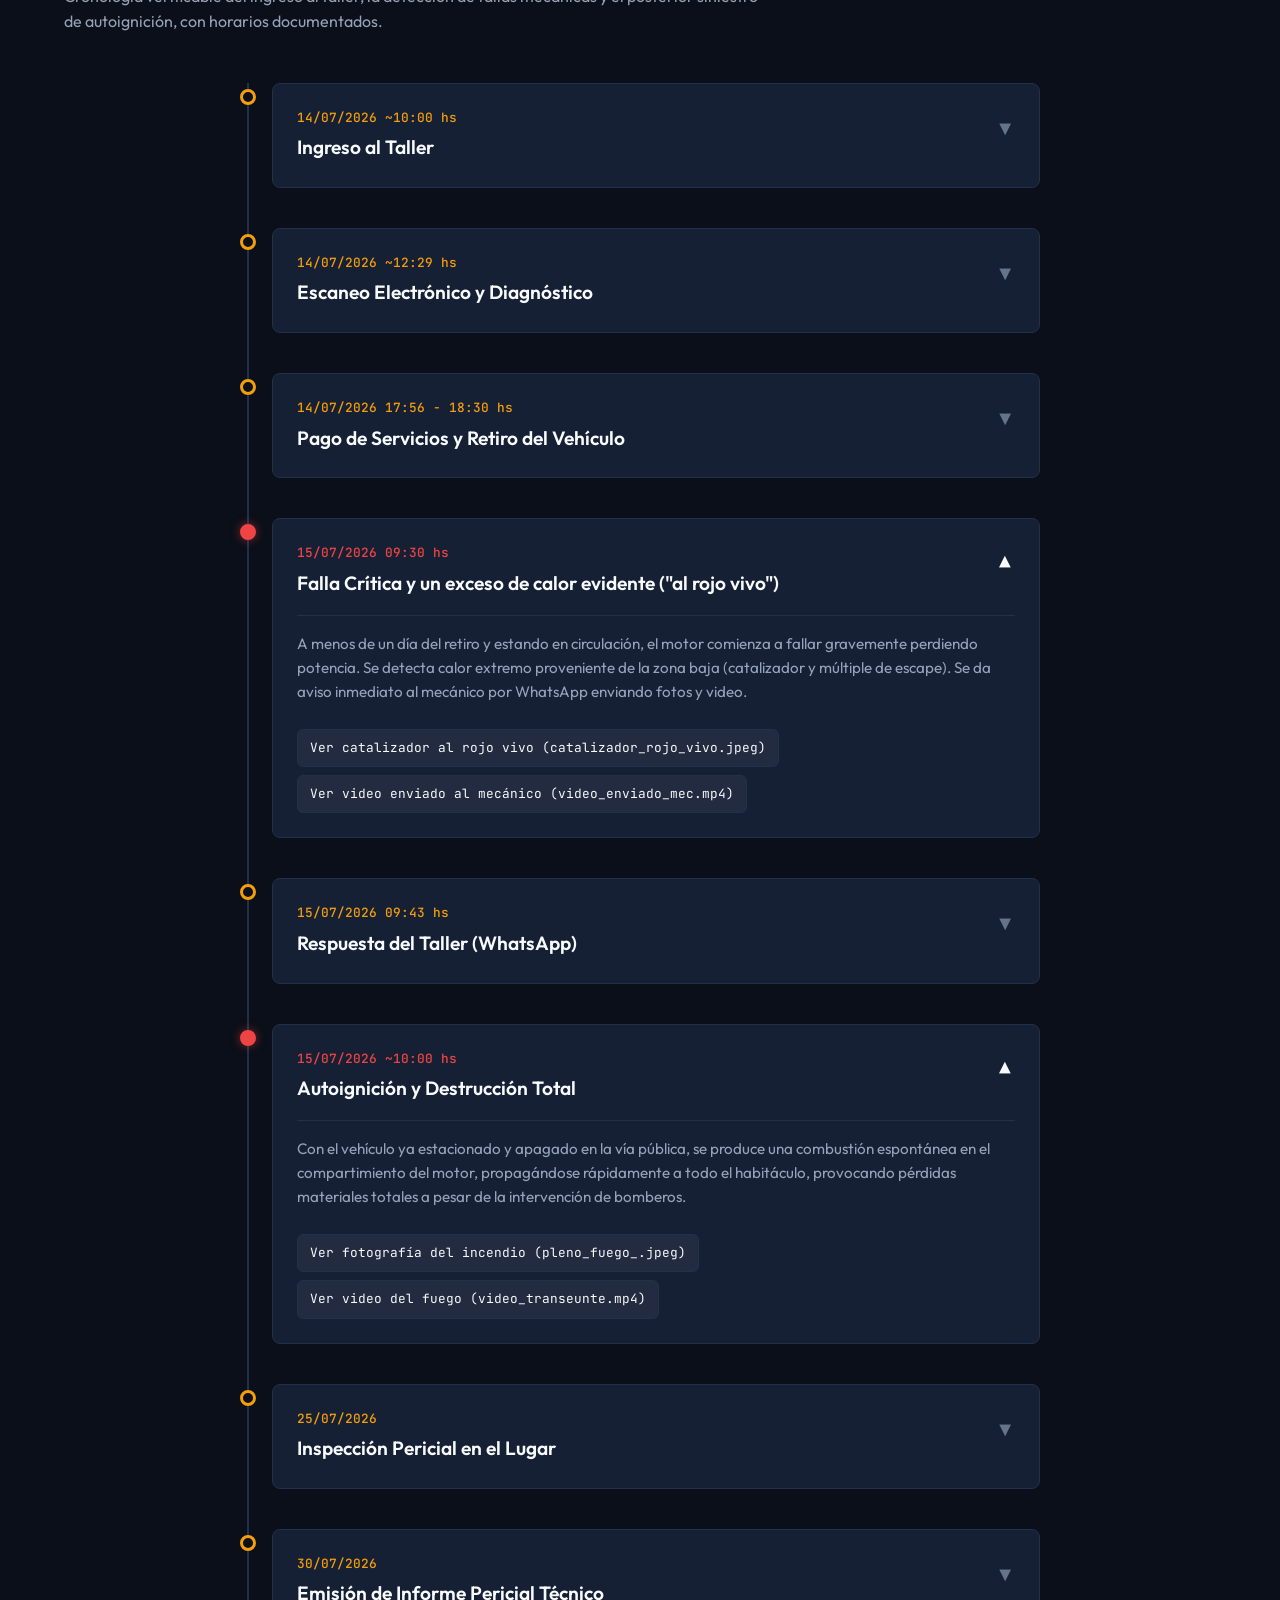
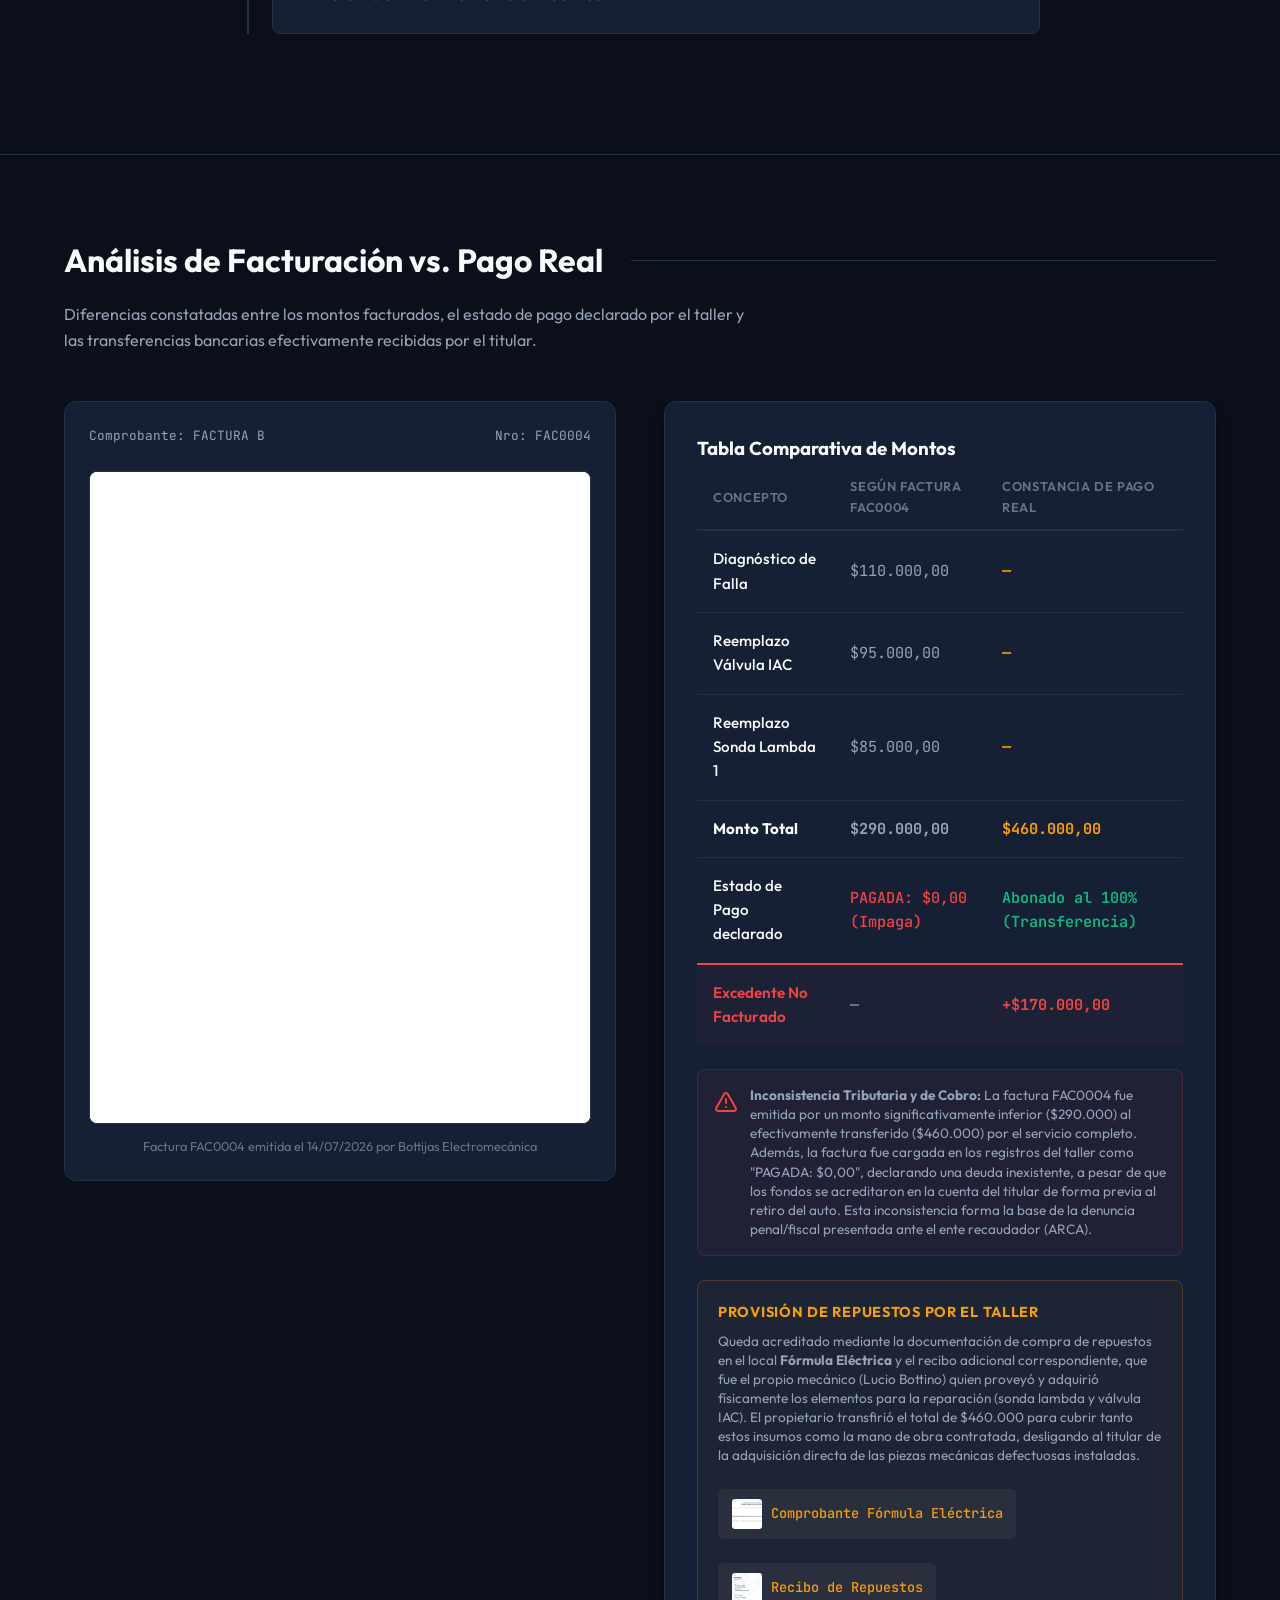
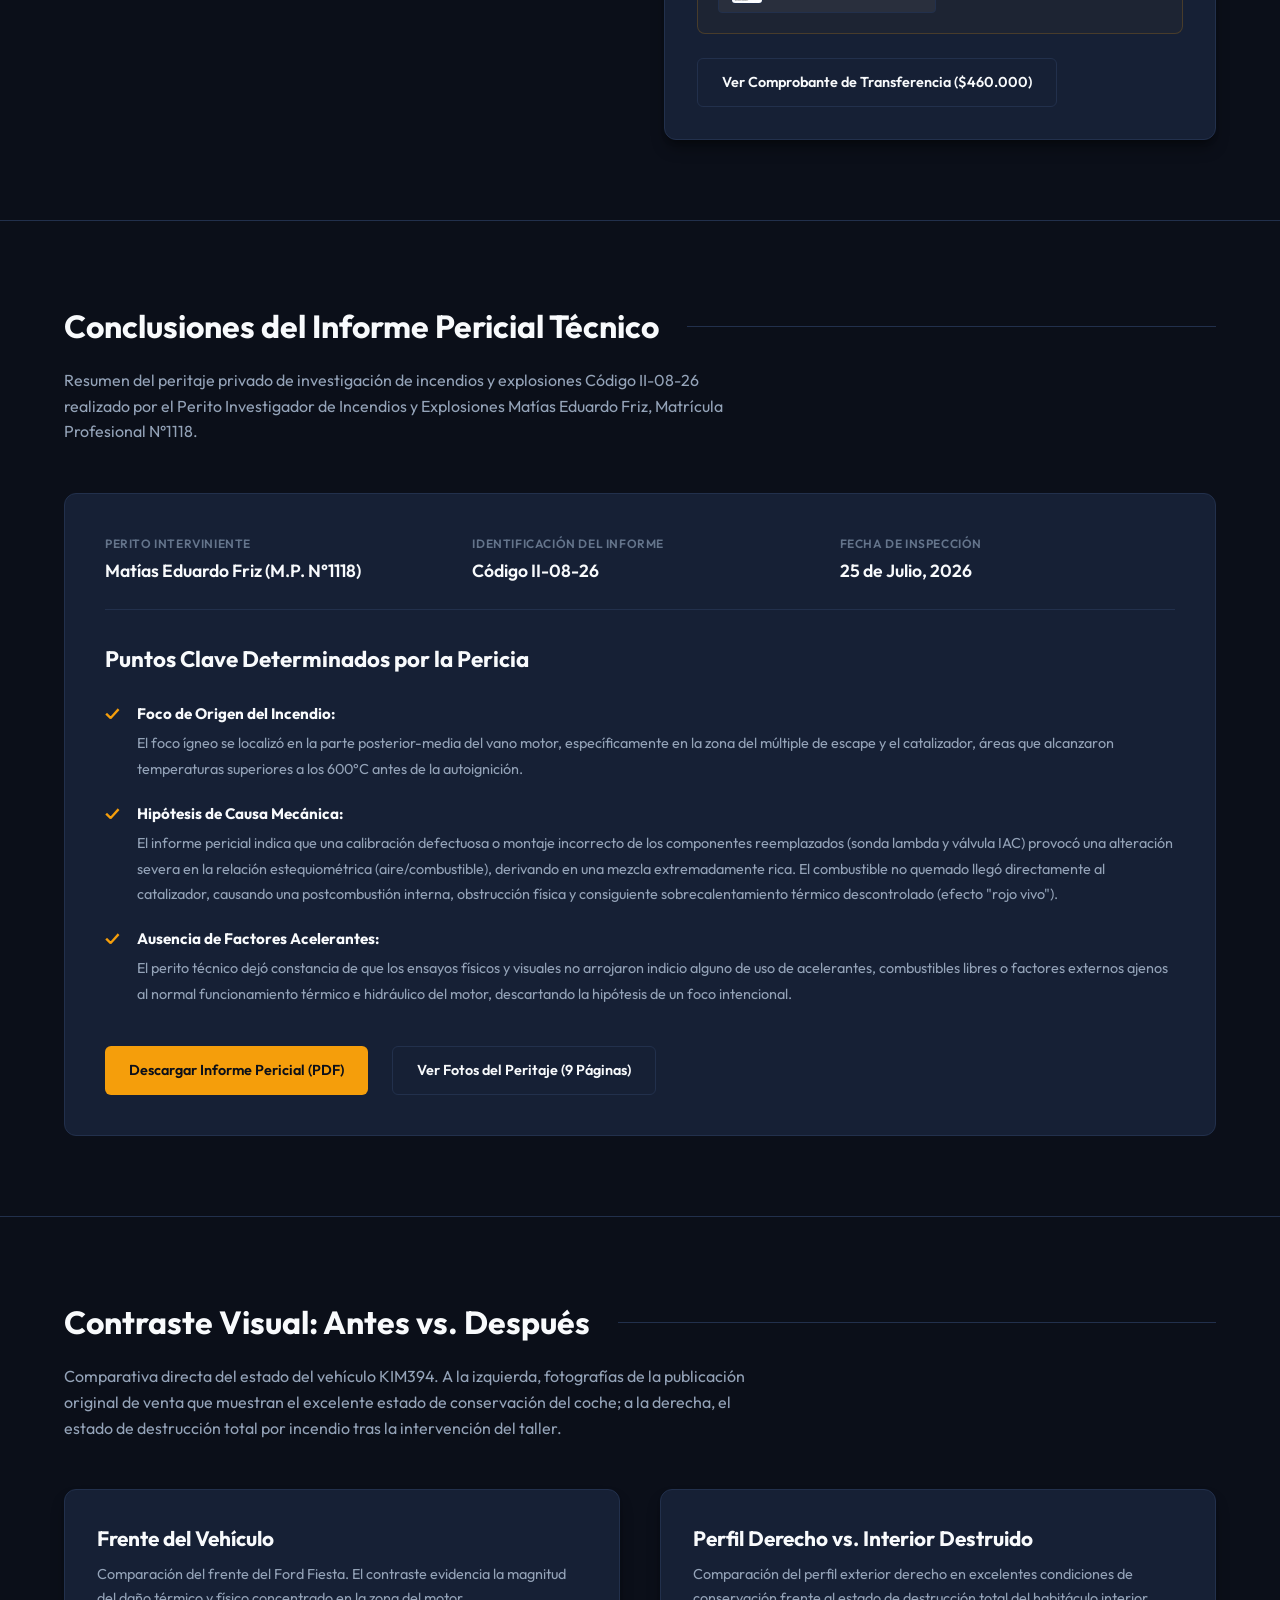
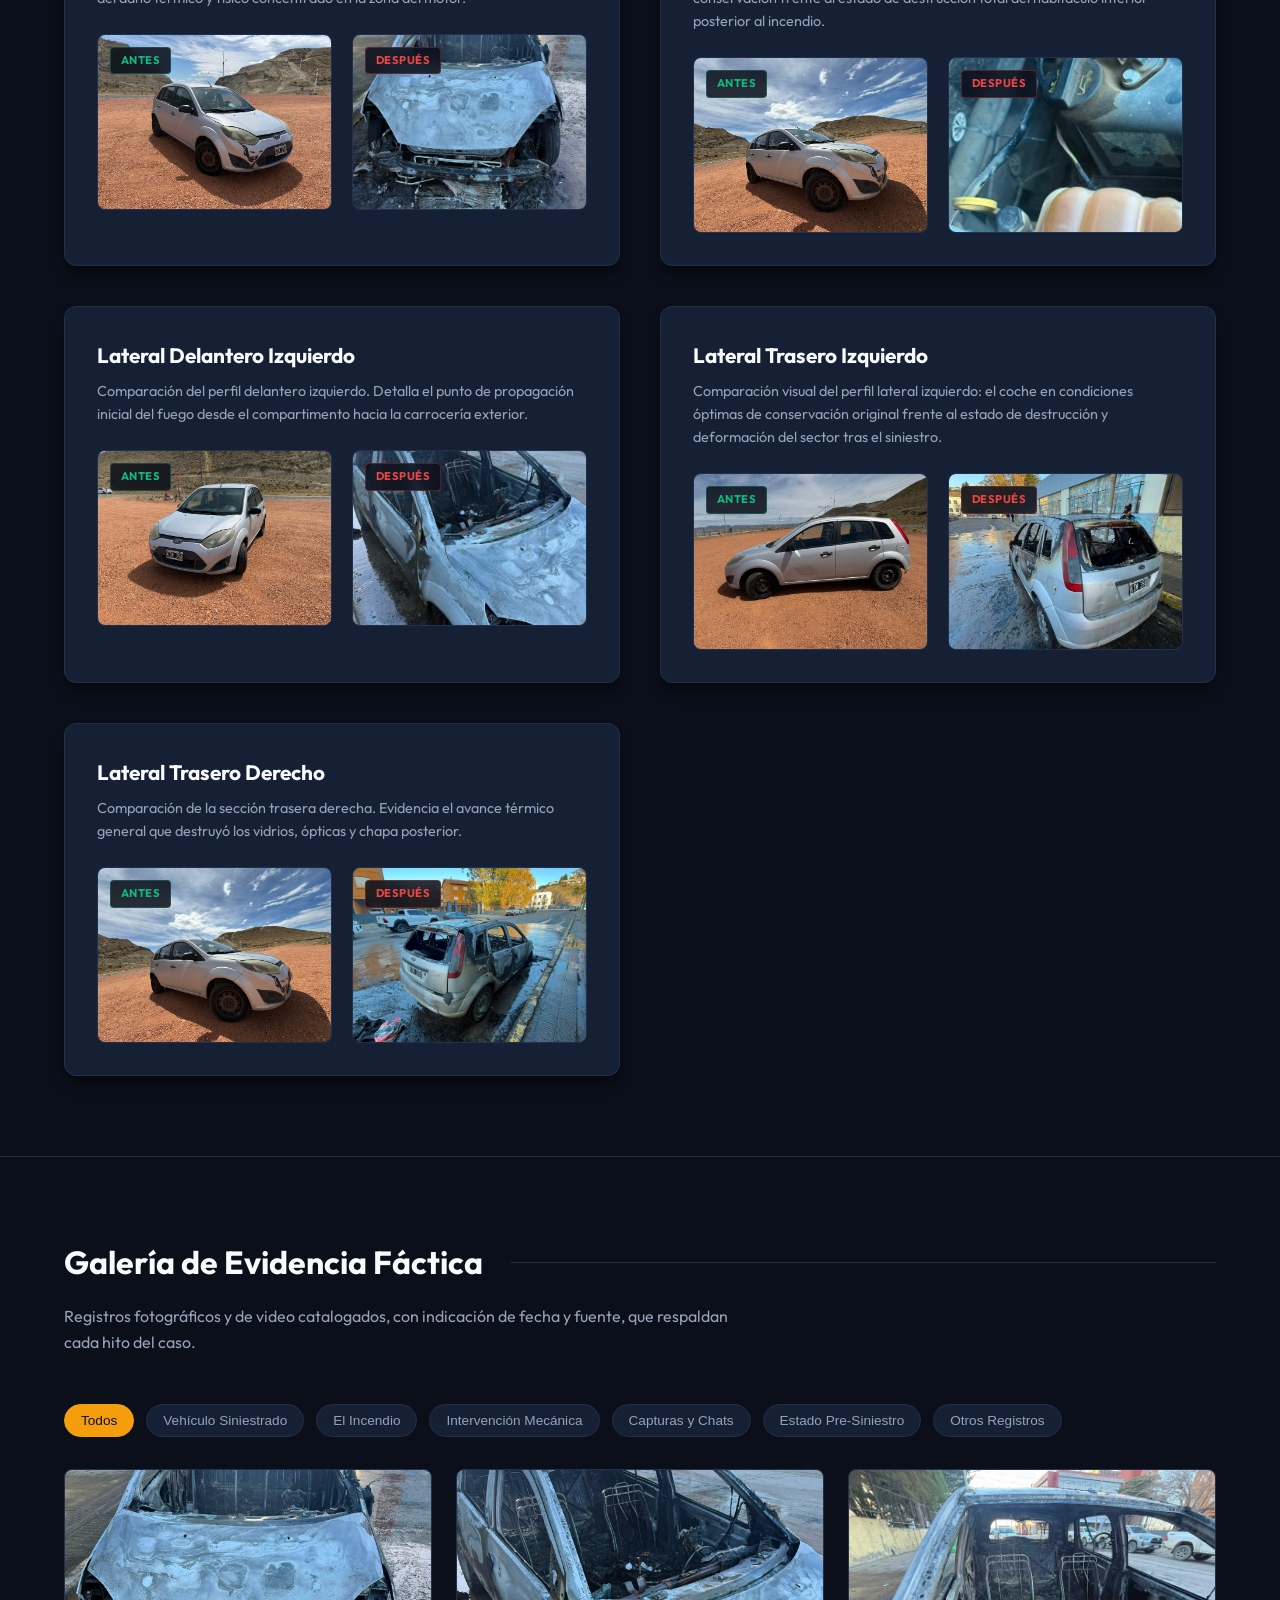
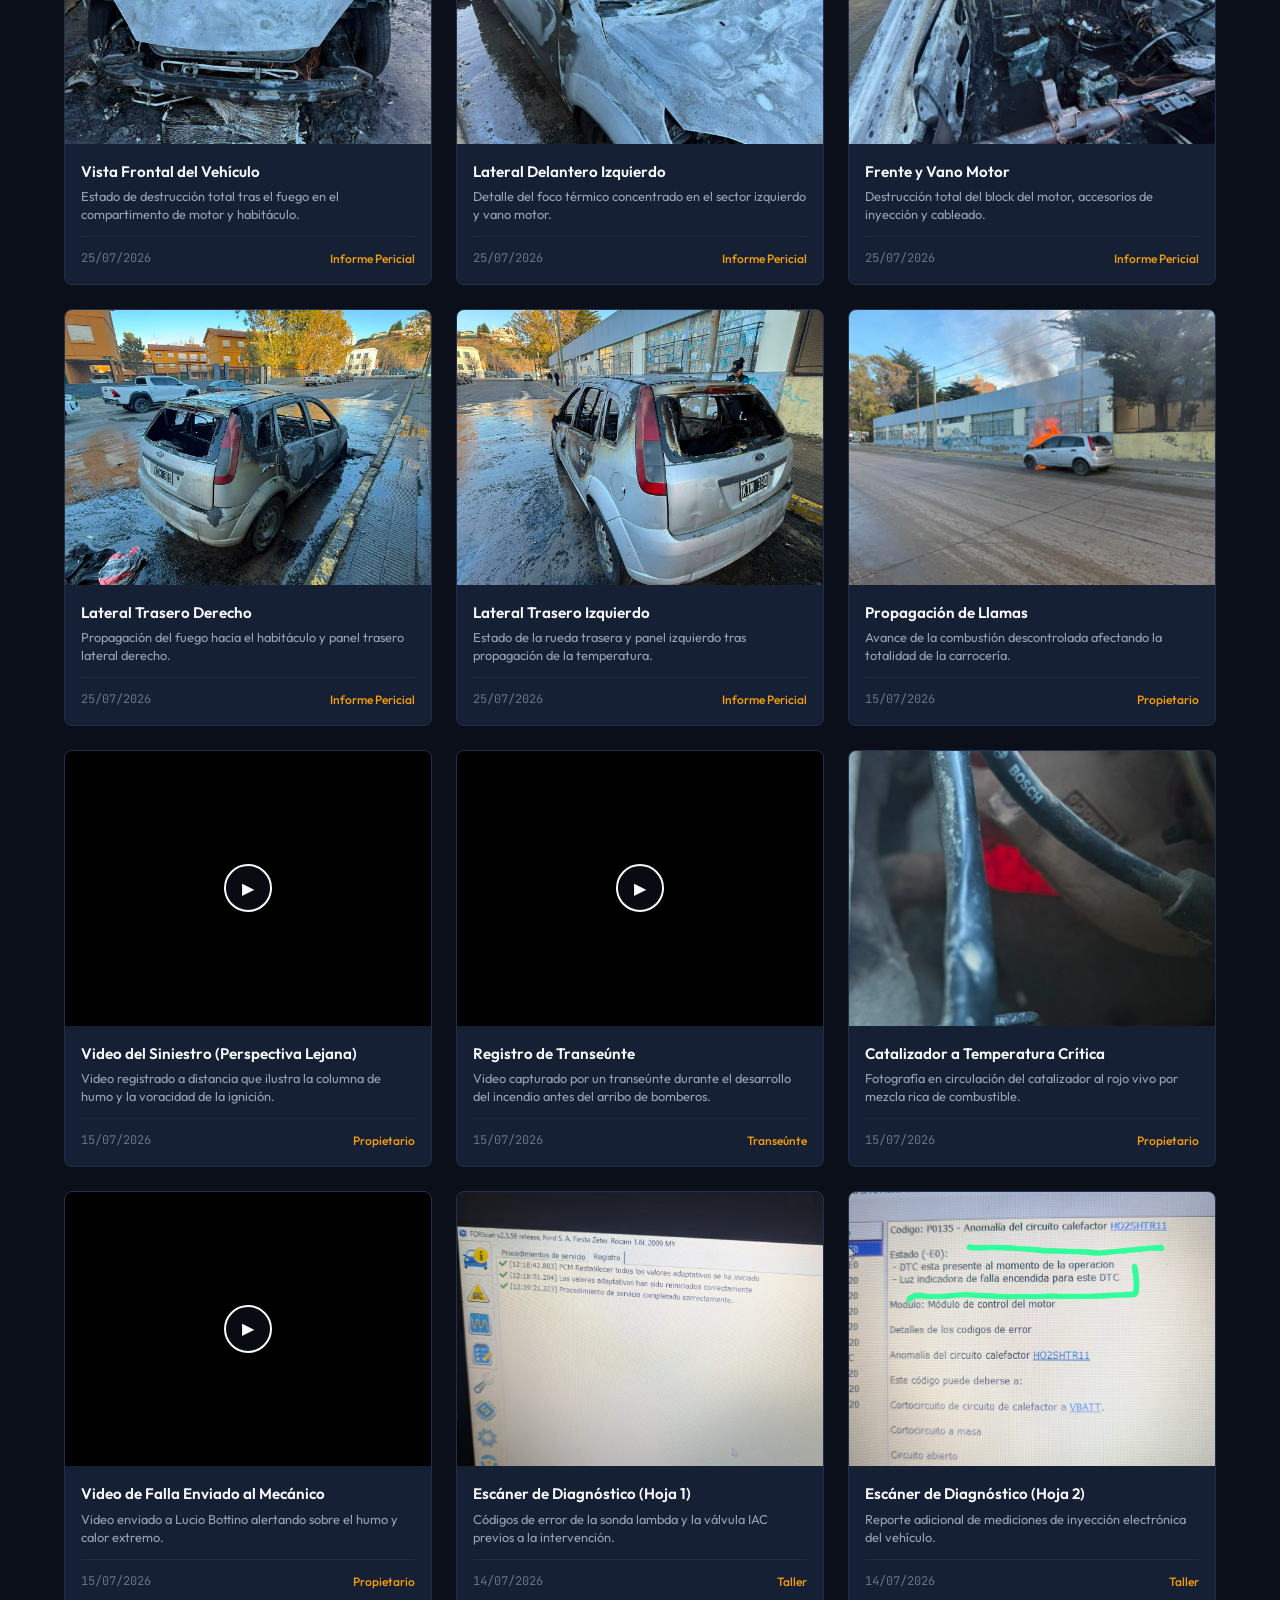
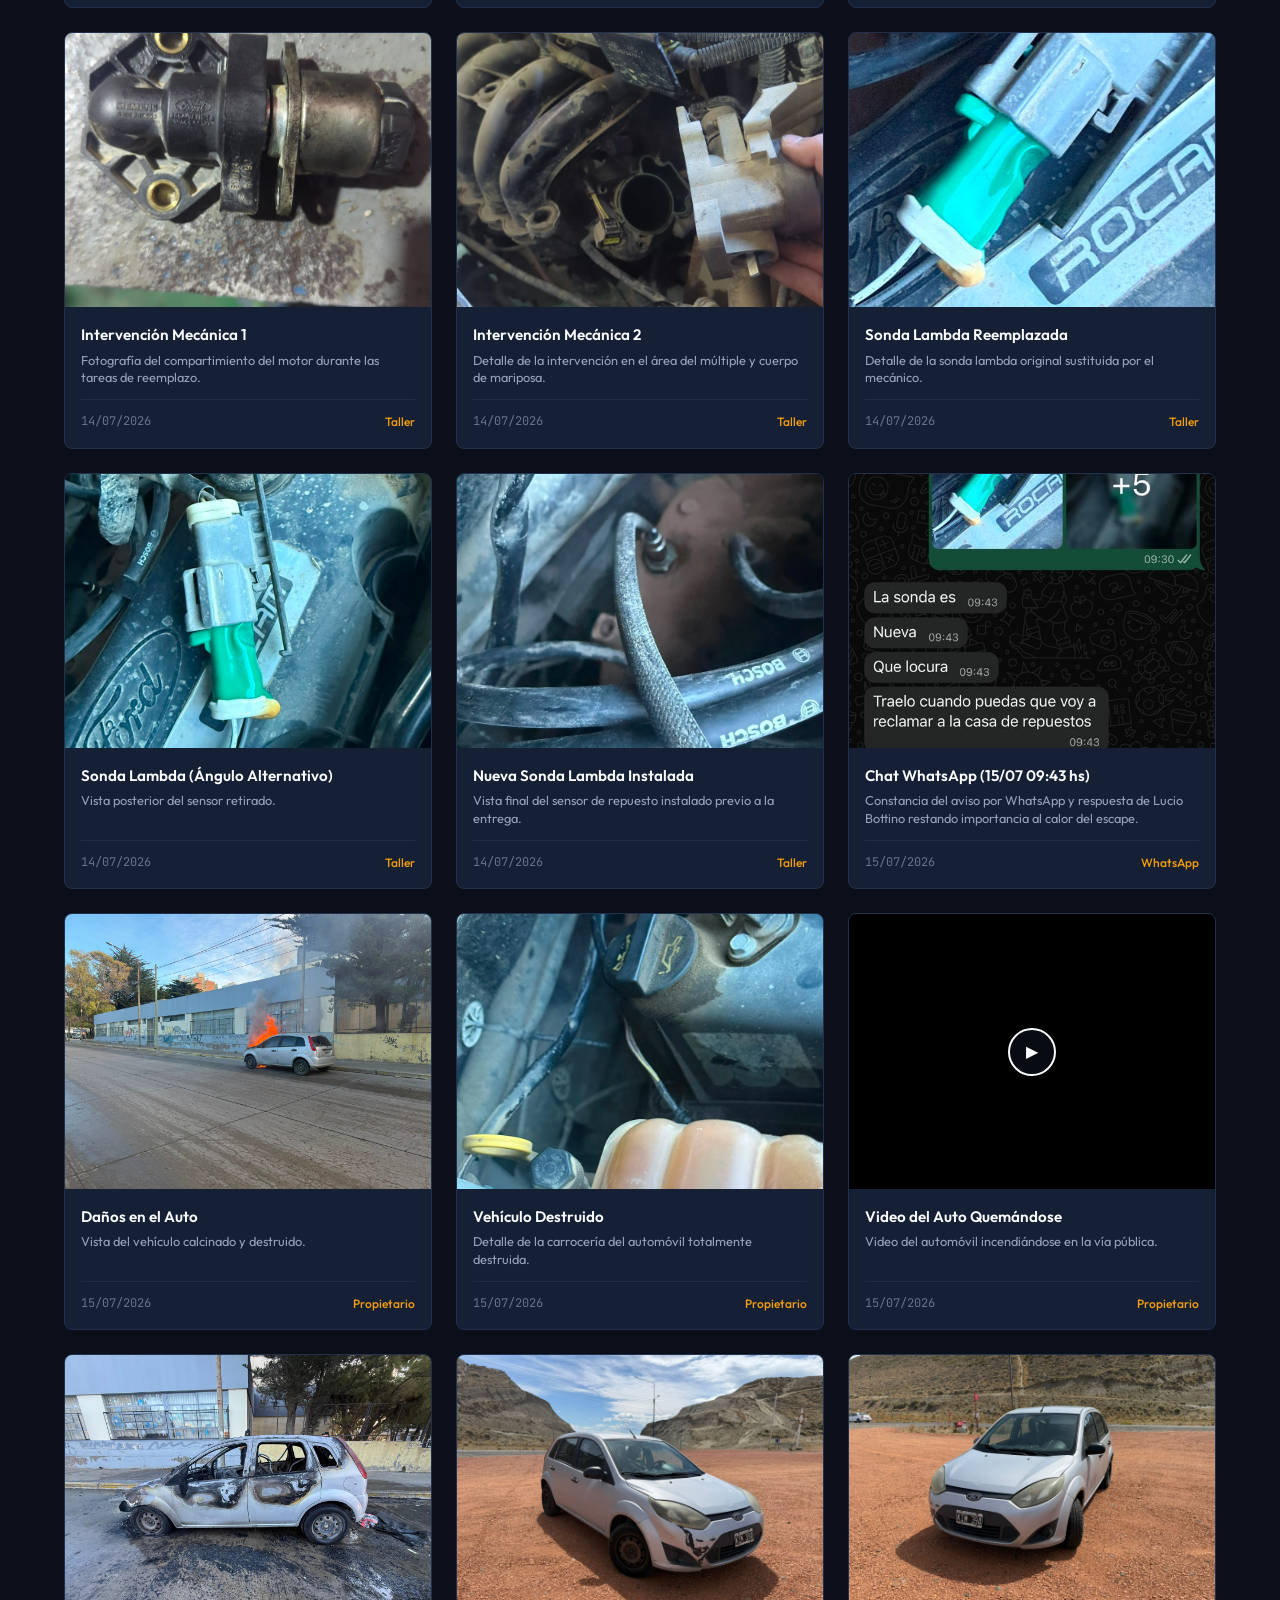
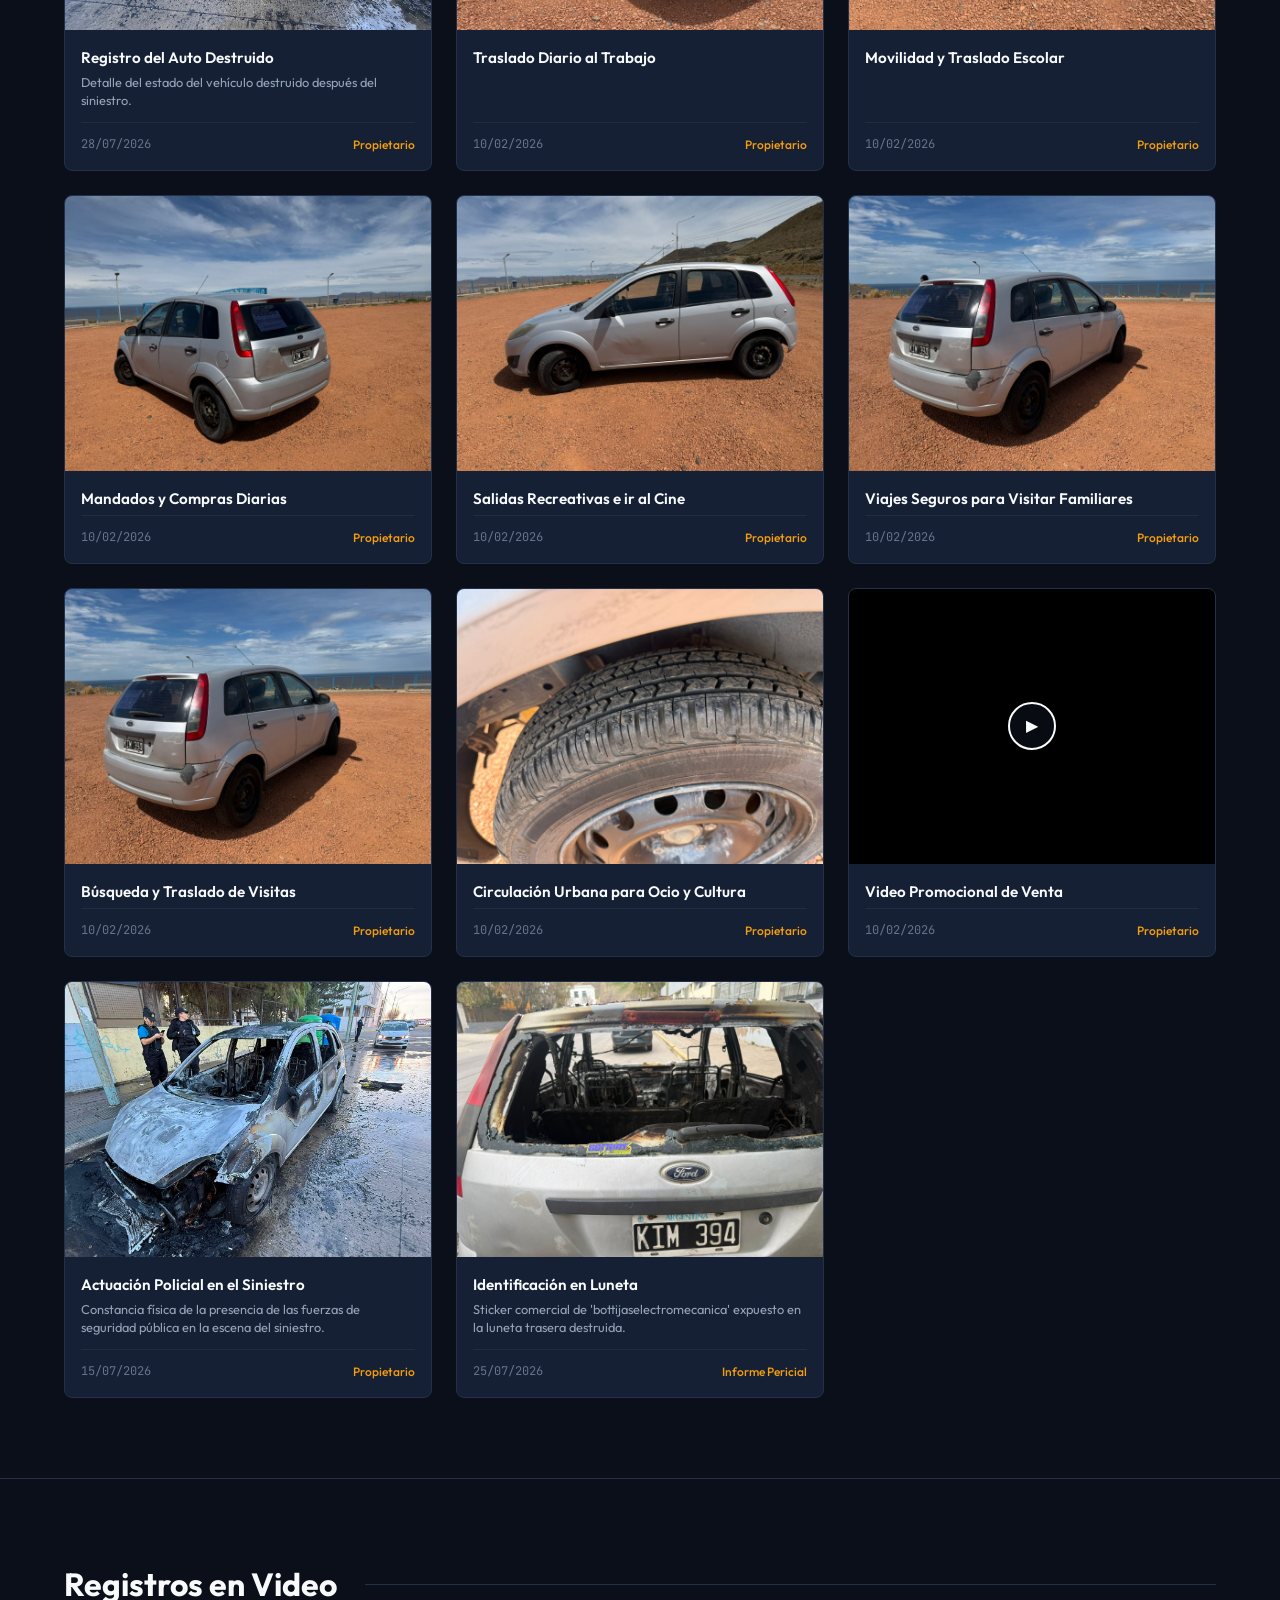
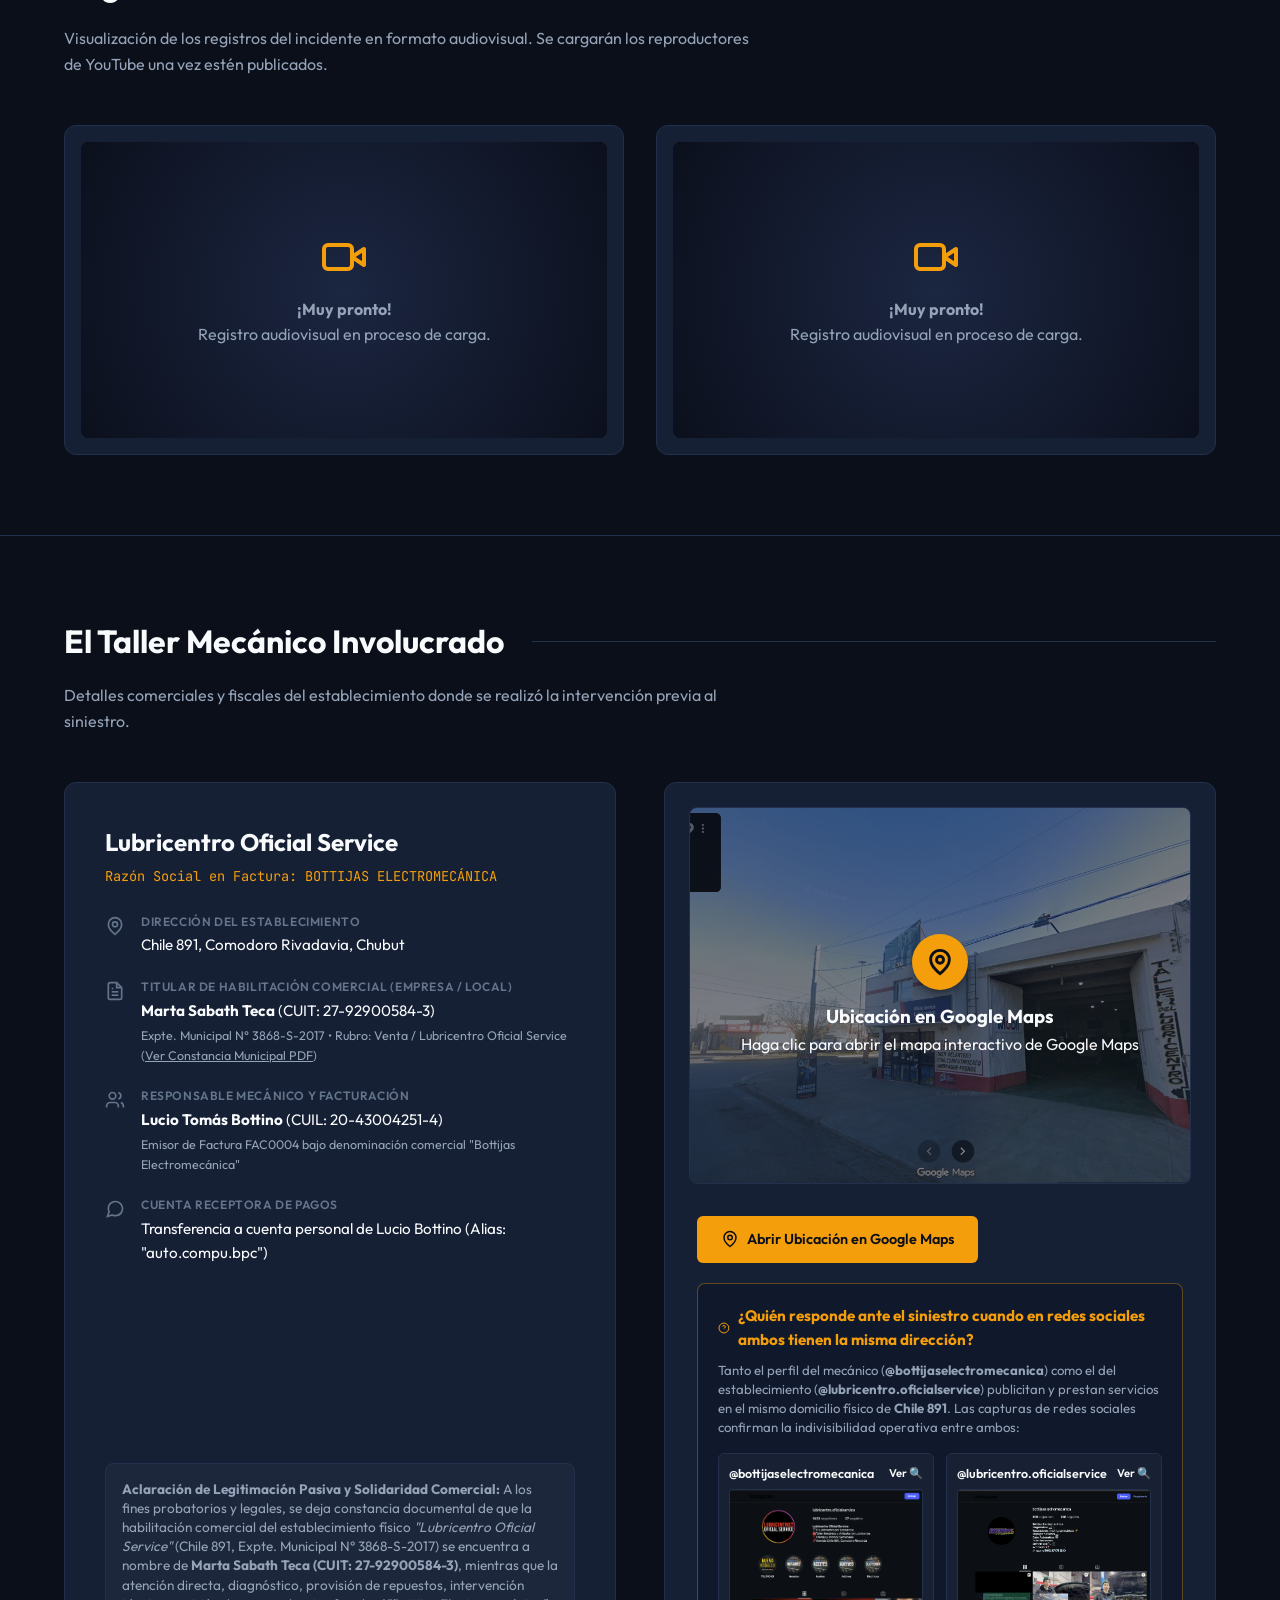
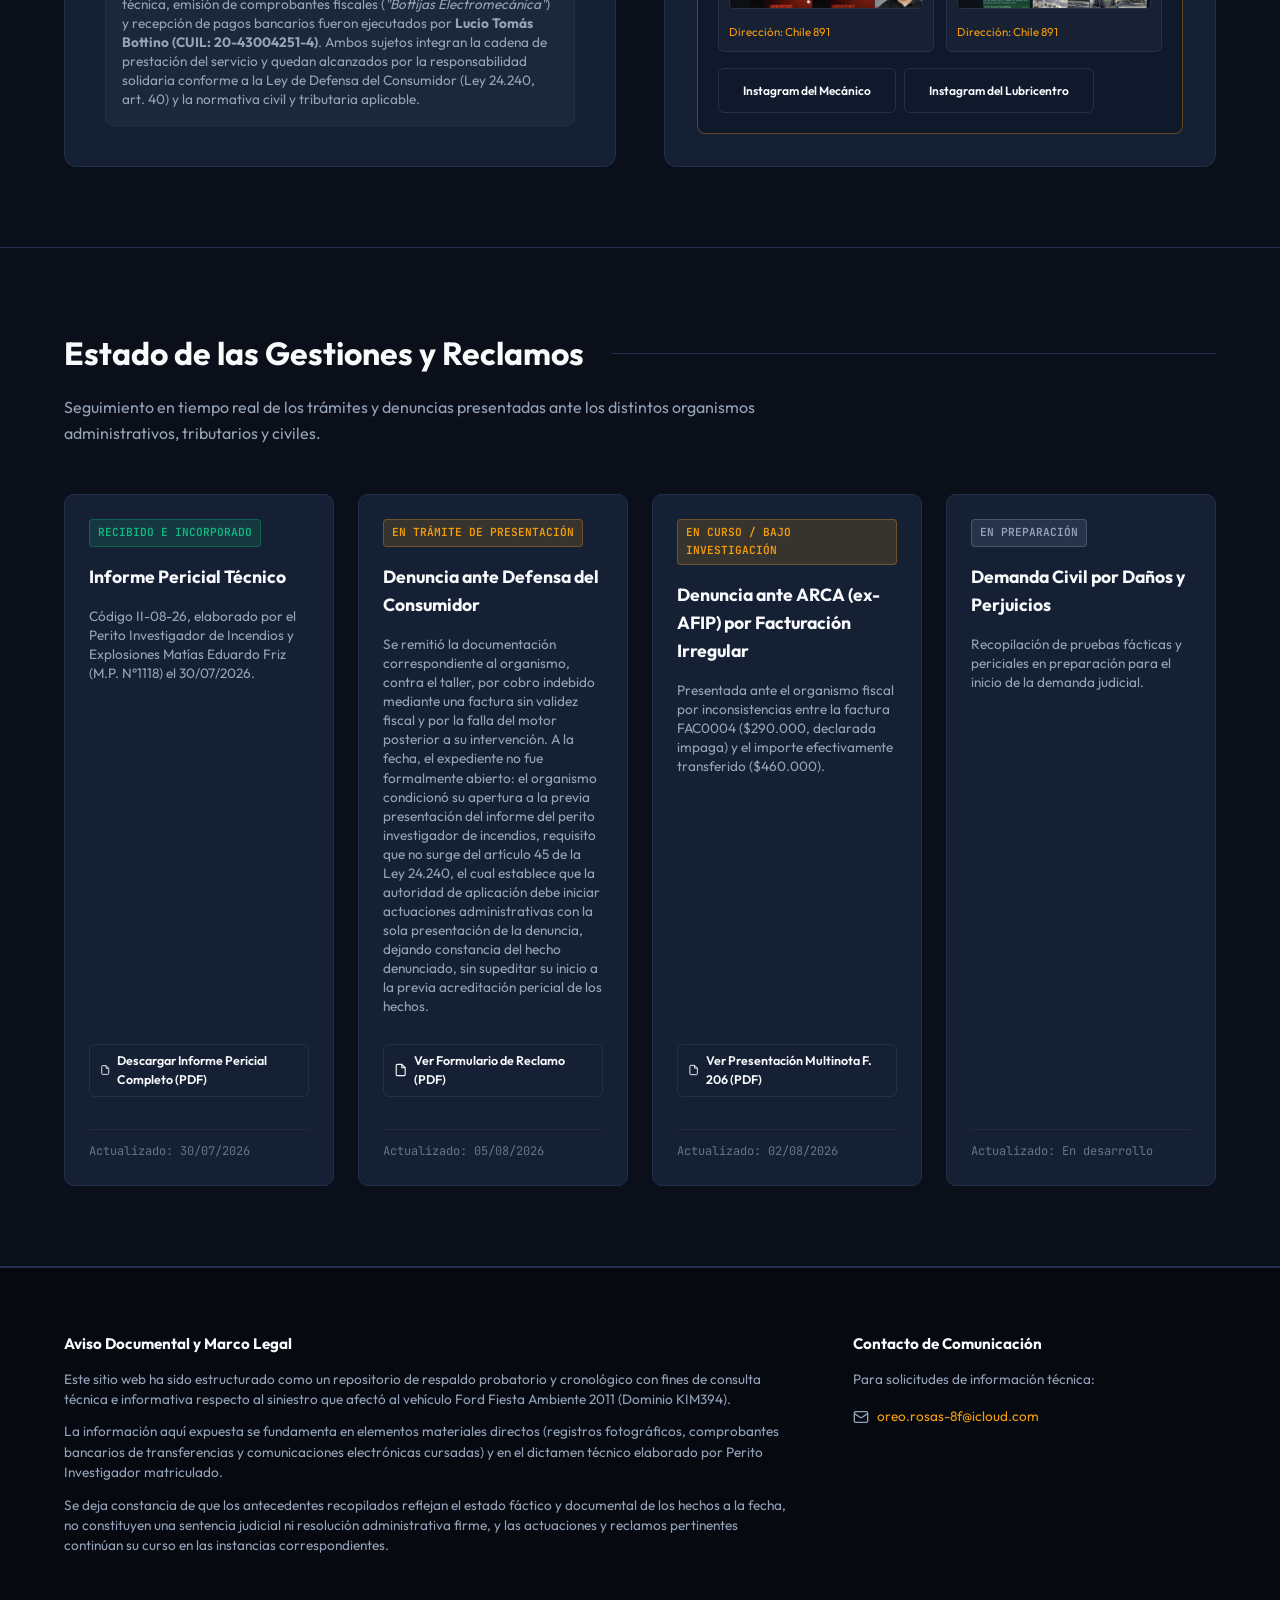
==== commit f7245ae7: "Fix image path encoding for Frente y Vano Motor" ====
--- a/index.html
+++ b/index.html
@@ -691,9 +691,9 @@
         </div>
 
         <!-- Post-fire 3 -->
-        <div class="gallery-card" data-category="siniestro" data-src="media/frente_totalmente dañado.jpeg" data-title="Frente y Vano Motor" data-desc="Destrucción total del block del motor, accesorios de inyección y cableado." data-date="25/07/2026" data-source="Informe Pericial">
-          <div class="gallery-media-wrapper">
-            <img src="media/frente_totalmente dañado.jpeg" alt="Vano motor del Ford Fiesta completamente destruido por el fuego" loading="lazy">
+        <div class="gallery-card" data-category="siniestro" data-src="media/frente_totalmente_danado.jpeg" data-title="Frente y Vano Motor" data-desc="Destrucción total del block del motor, accesorios de inyección y cableado." data-date="25/07/2026" data-source="Informe Pericial">
+          <div class="gallery-media-wrapper">
+            <img src="media/frente_totalmente_danado.jpeg" alt="Vano motor del Ford Fiesta completamente destruido por el fuego" loading="lazy">
           </div>
           <div class="gallery-info">
             <h4 class="gallery-title">Frente y Vano Motor</h4>
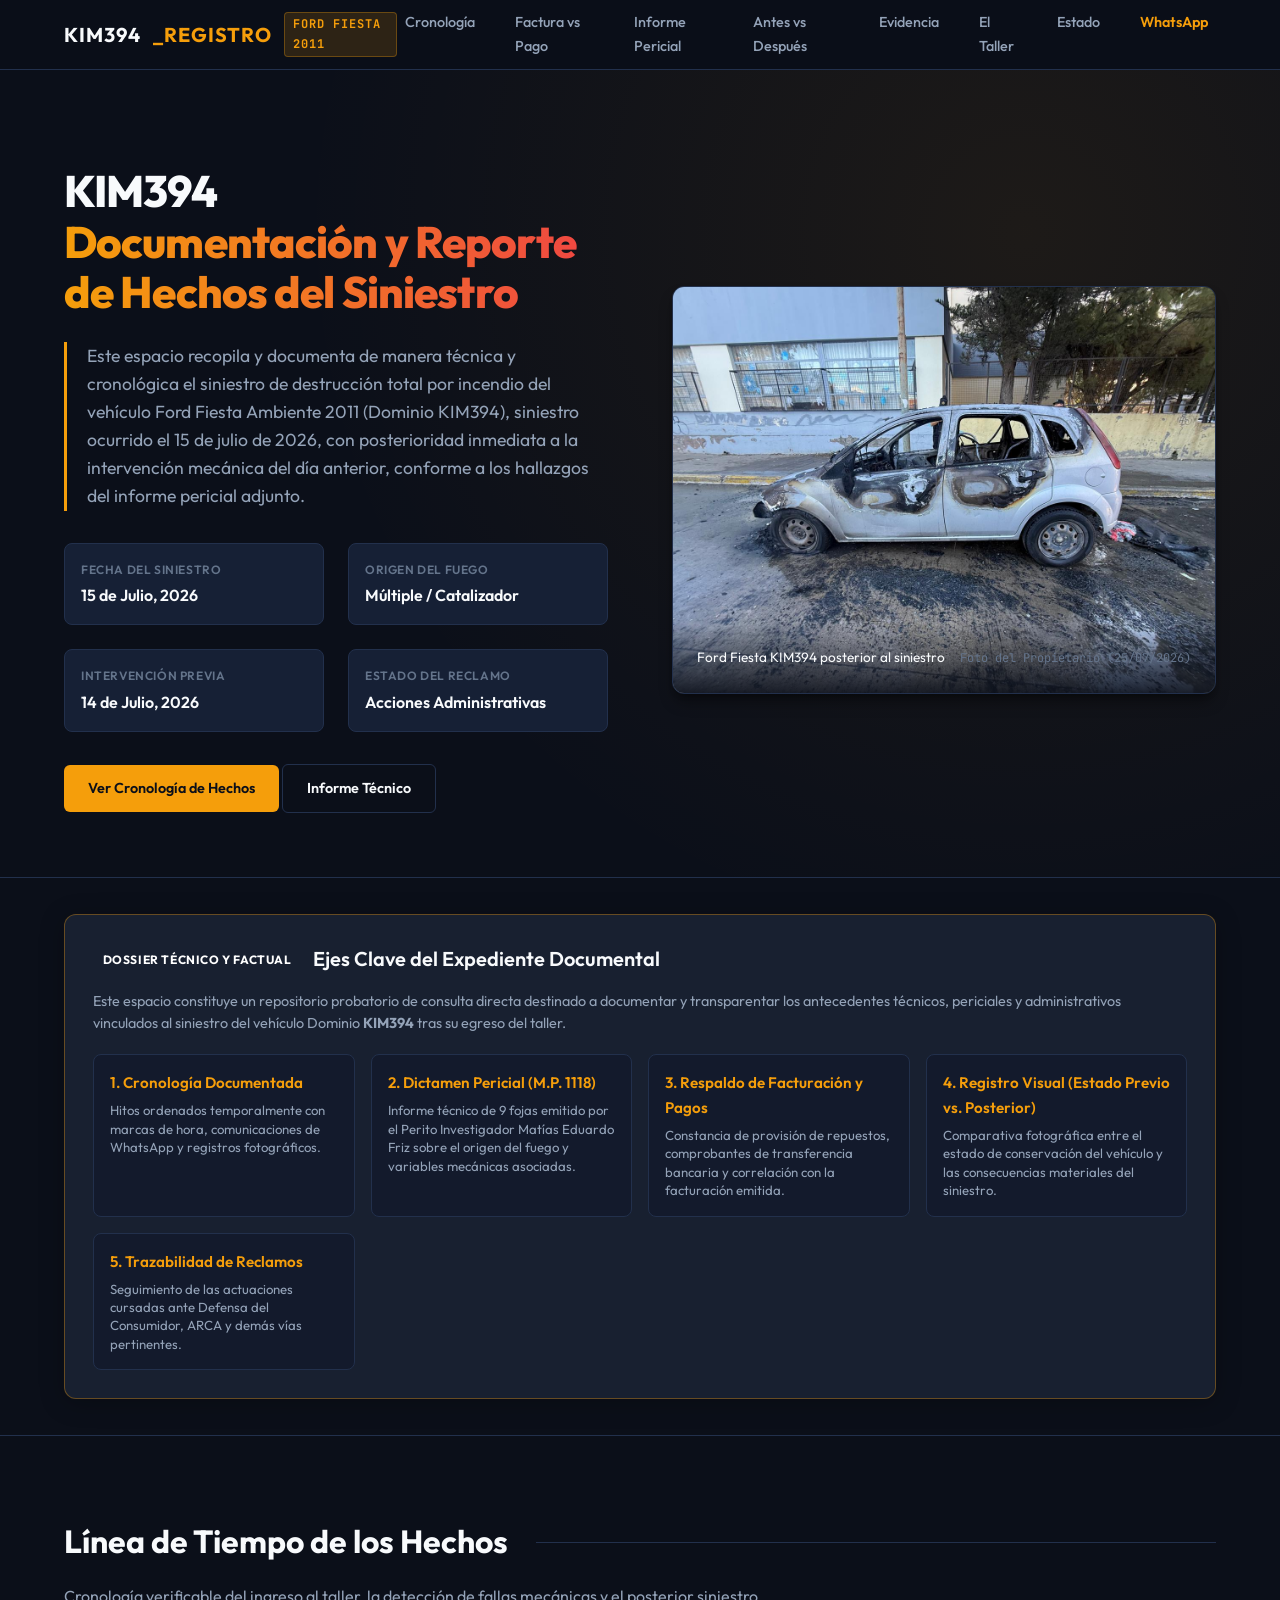
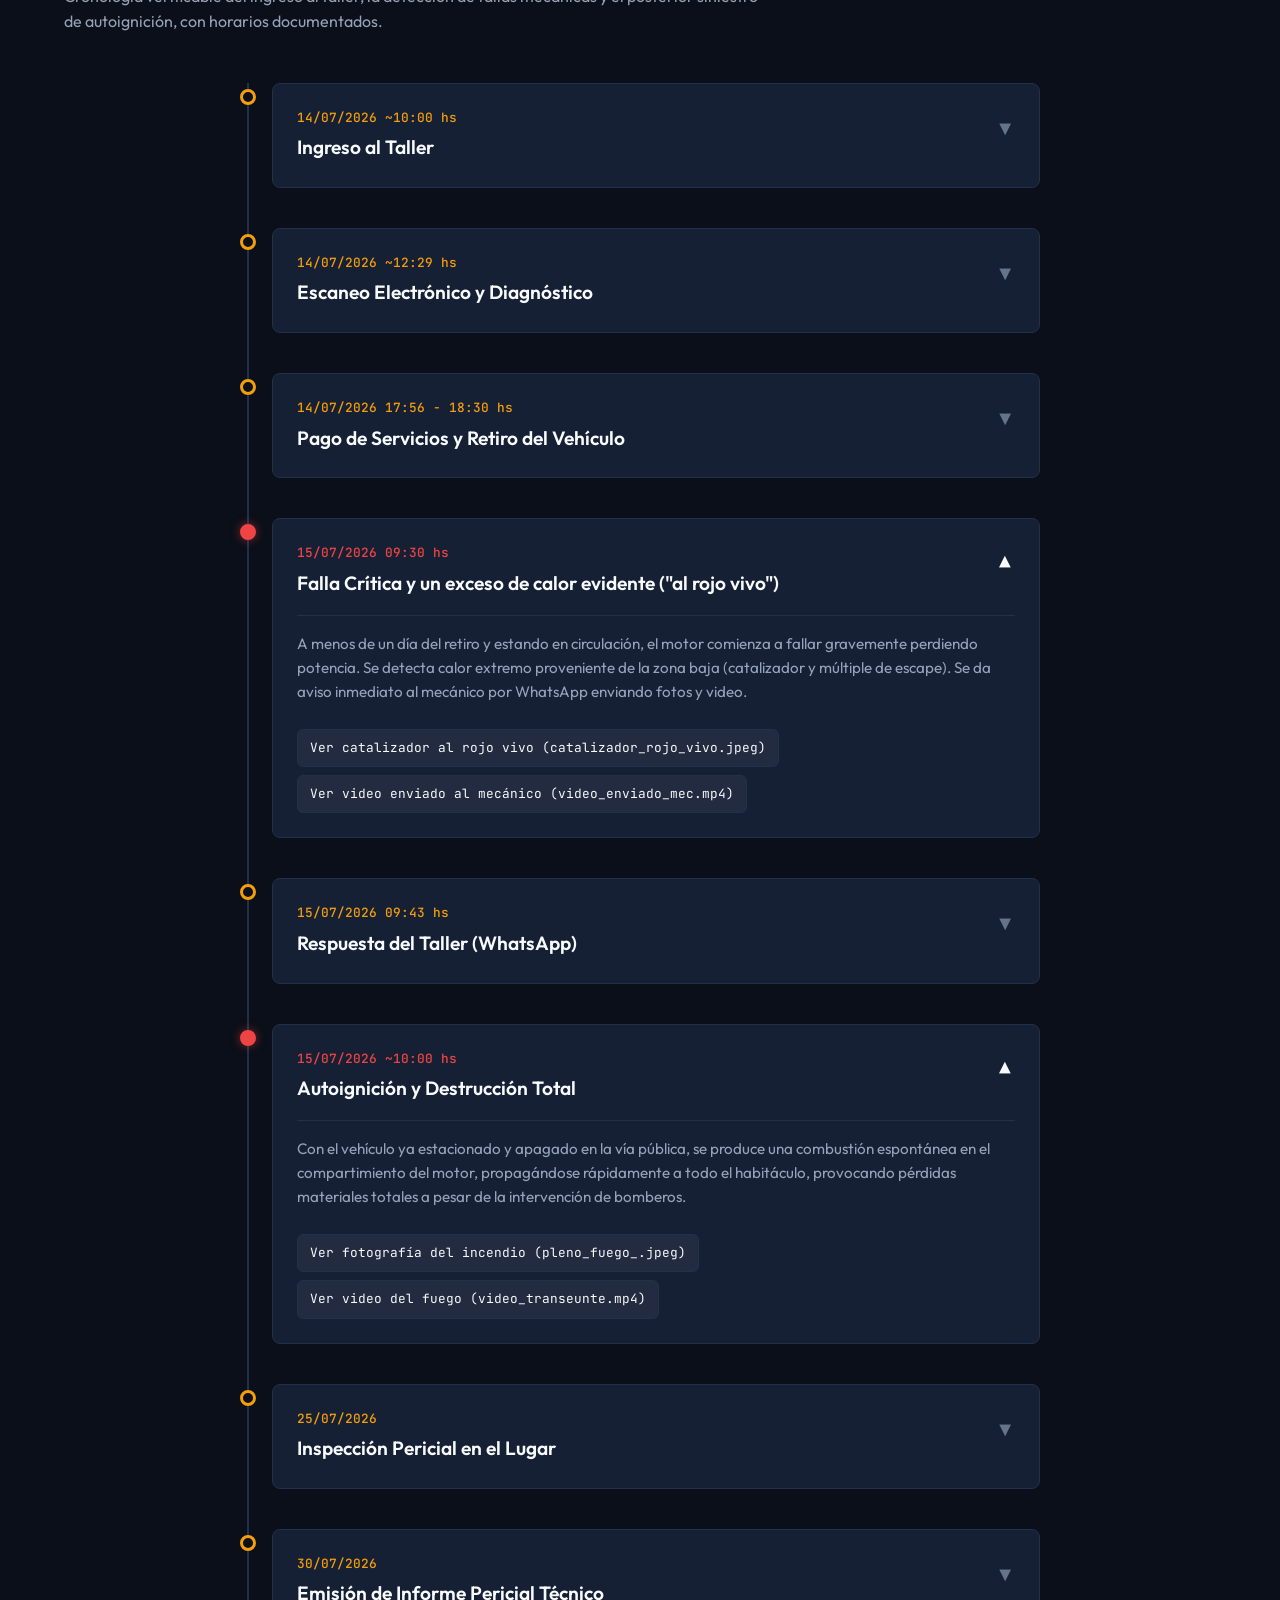
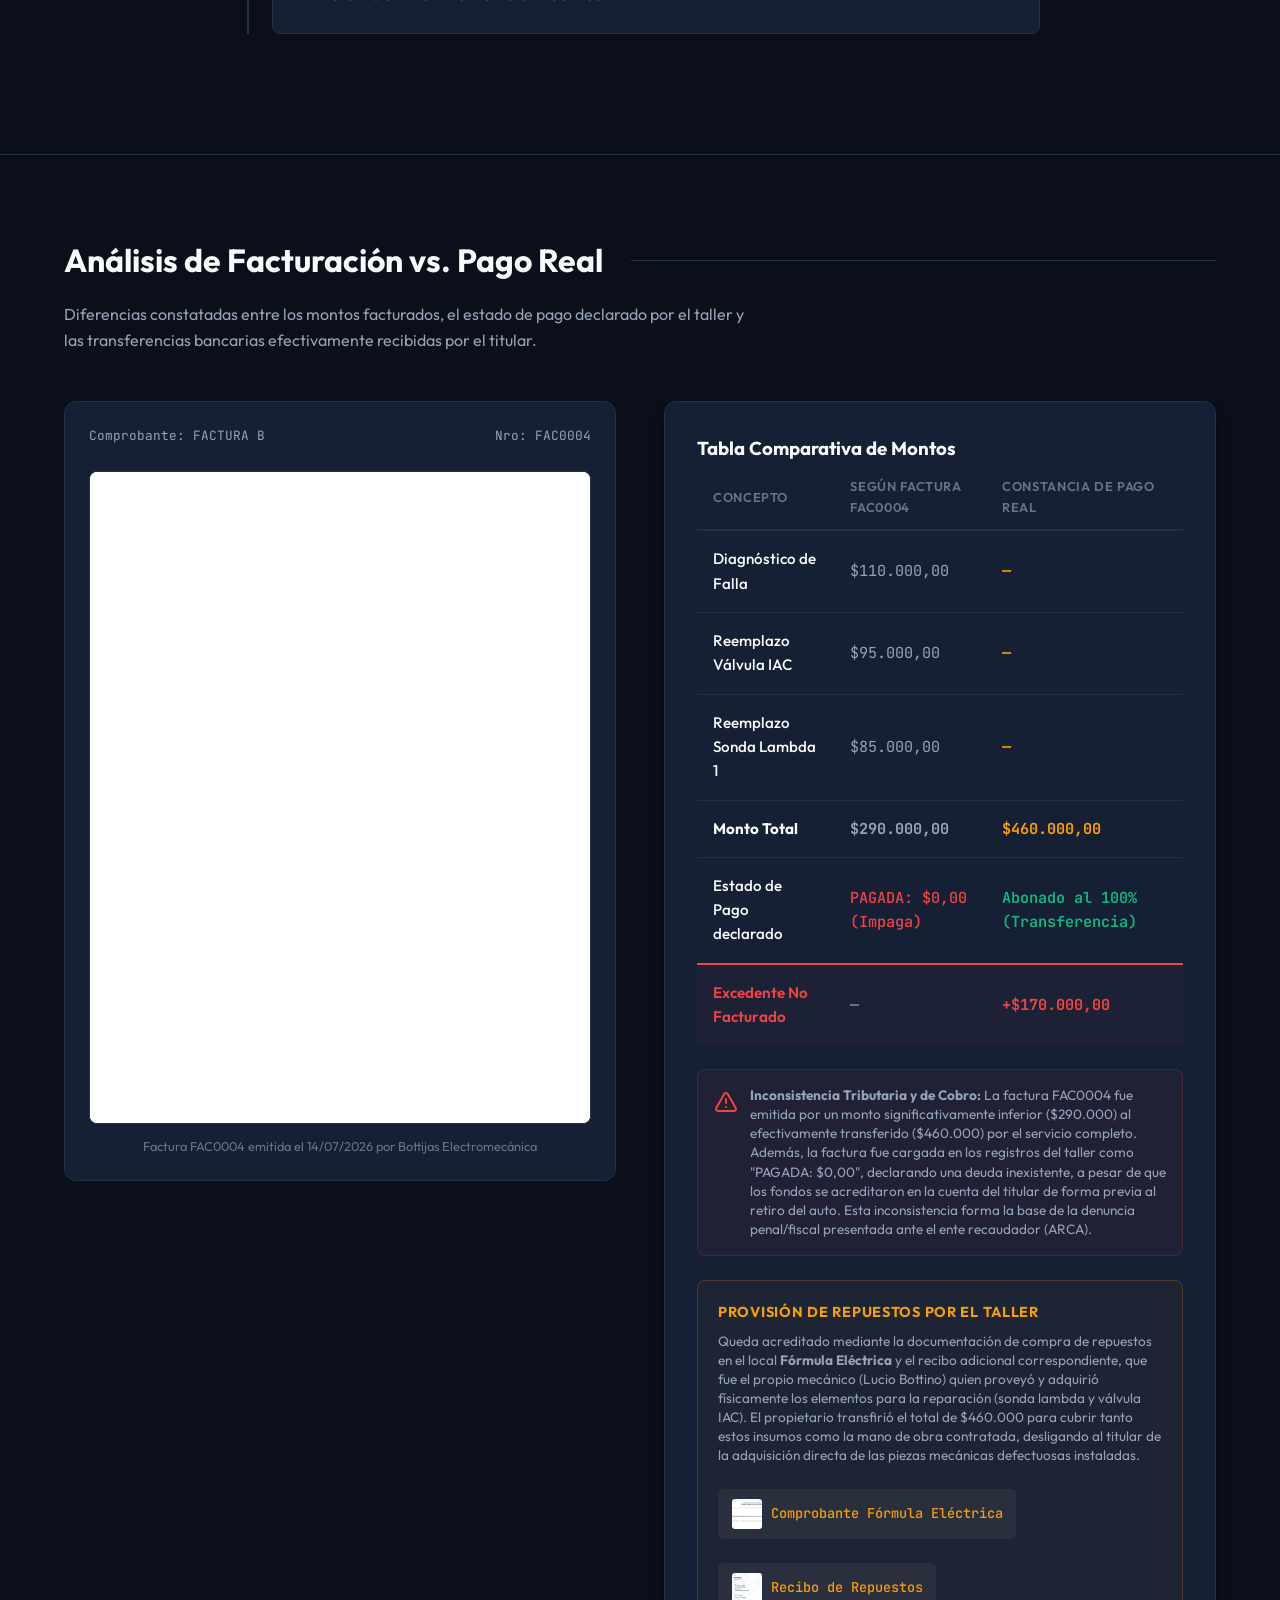
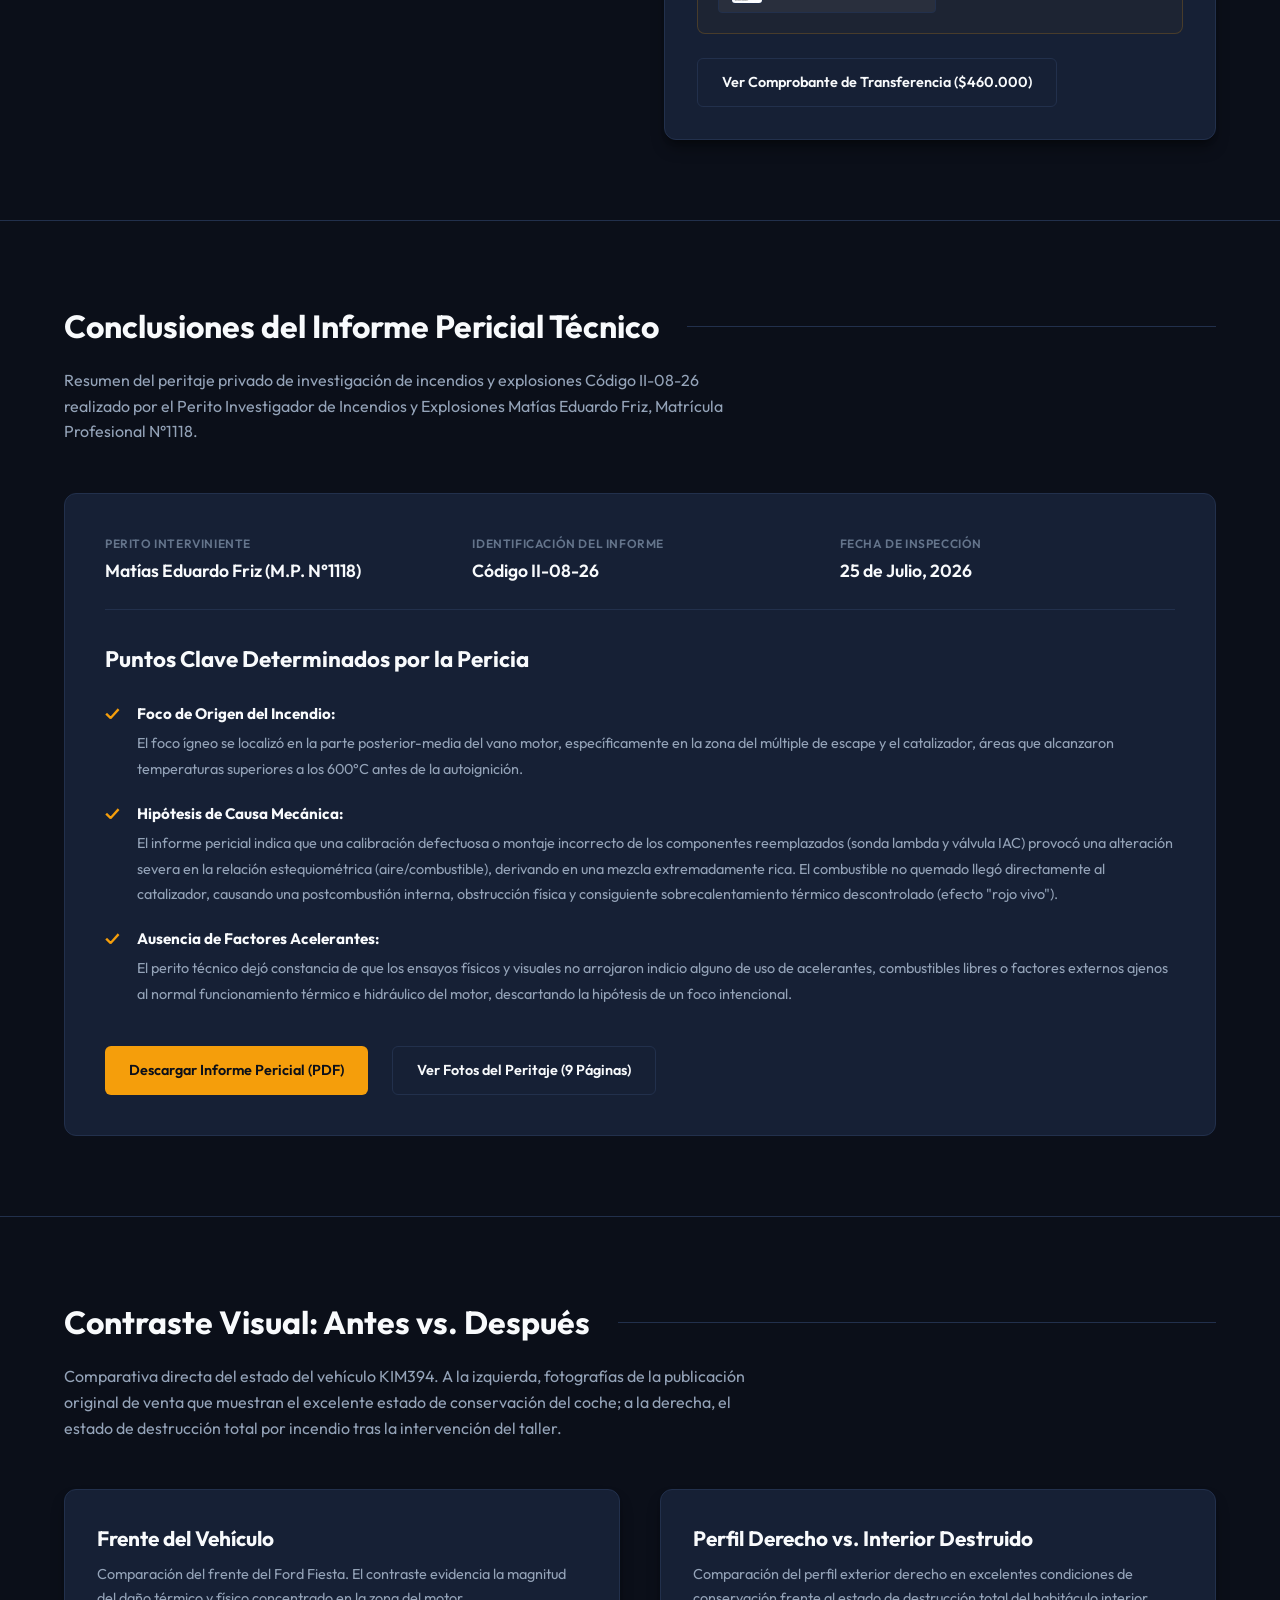
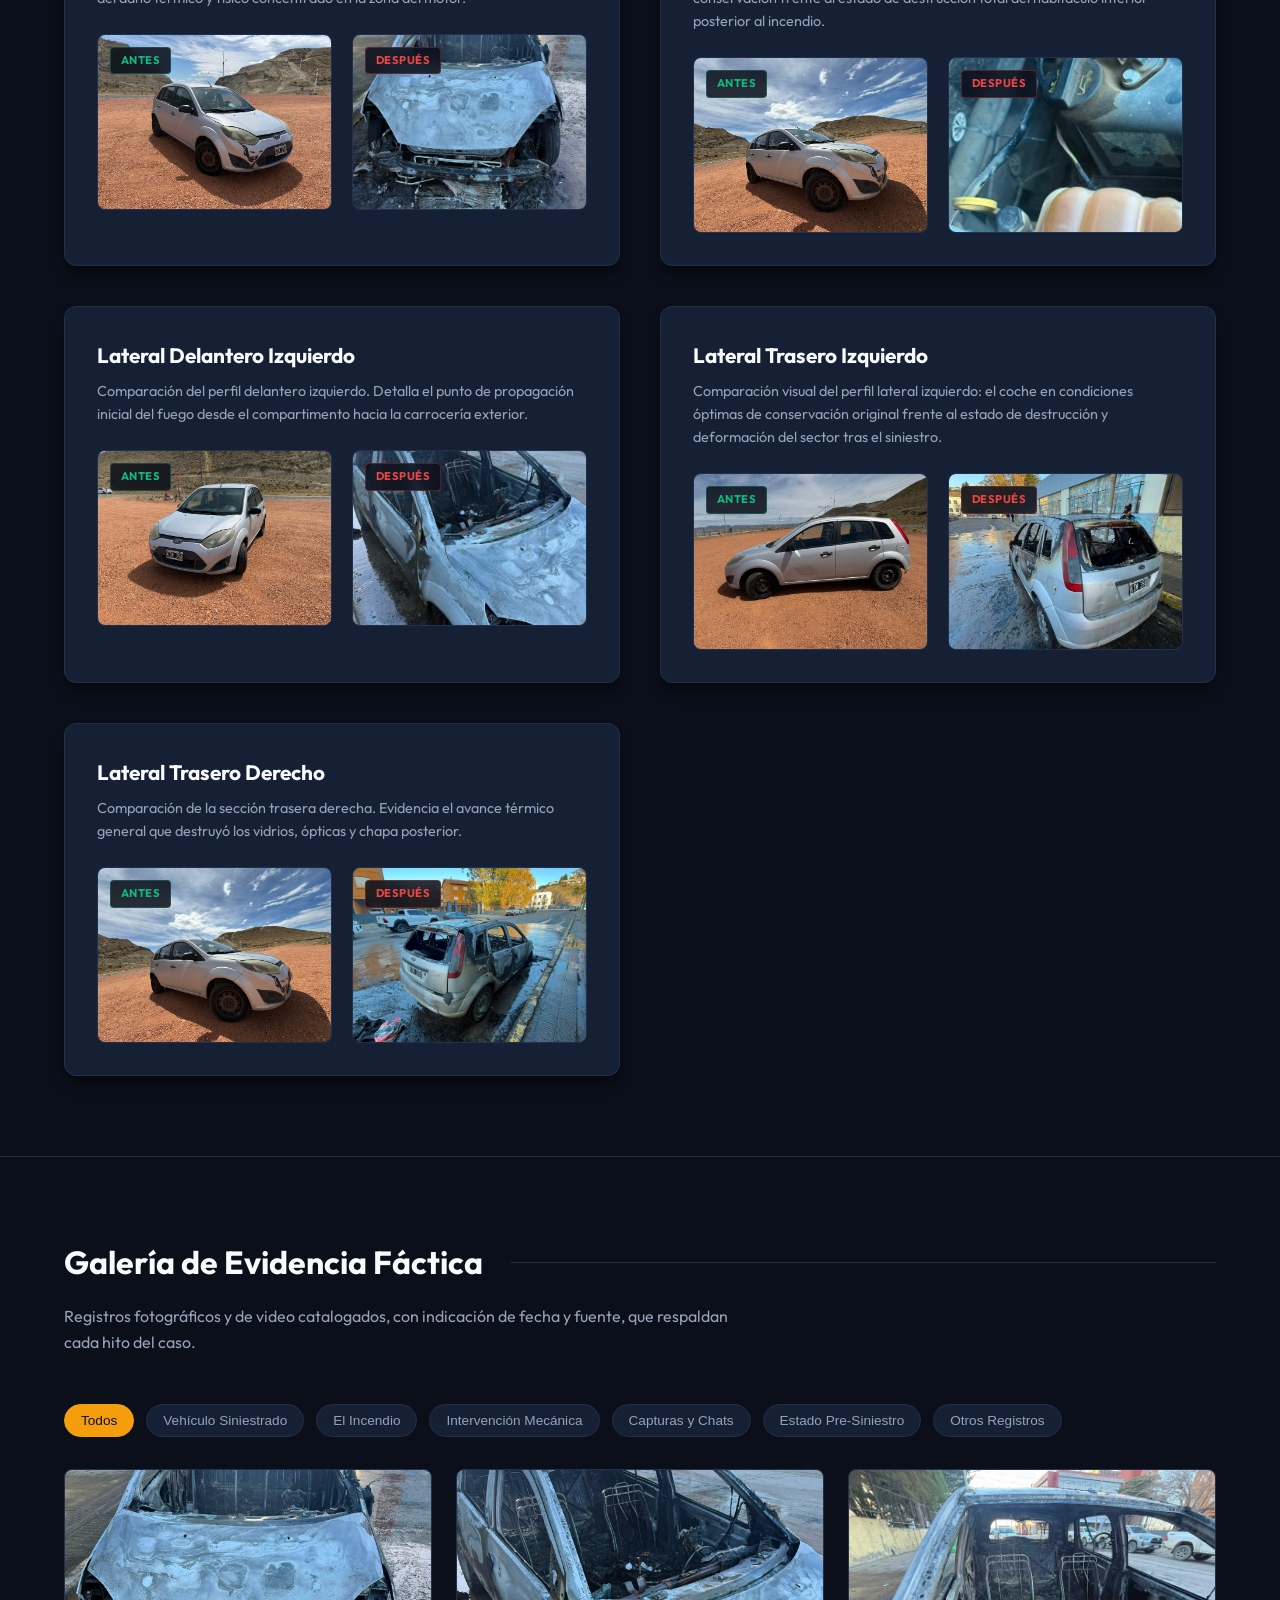
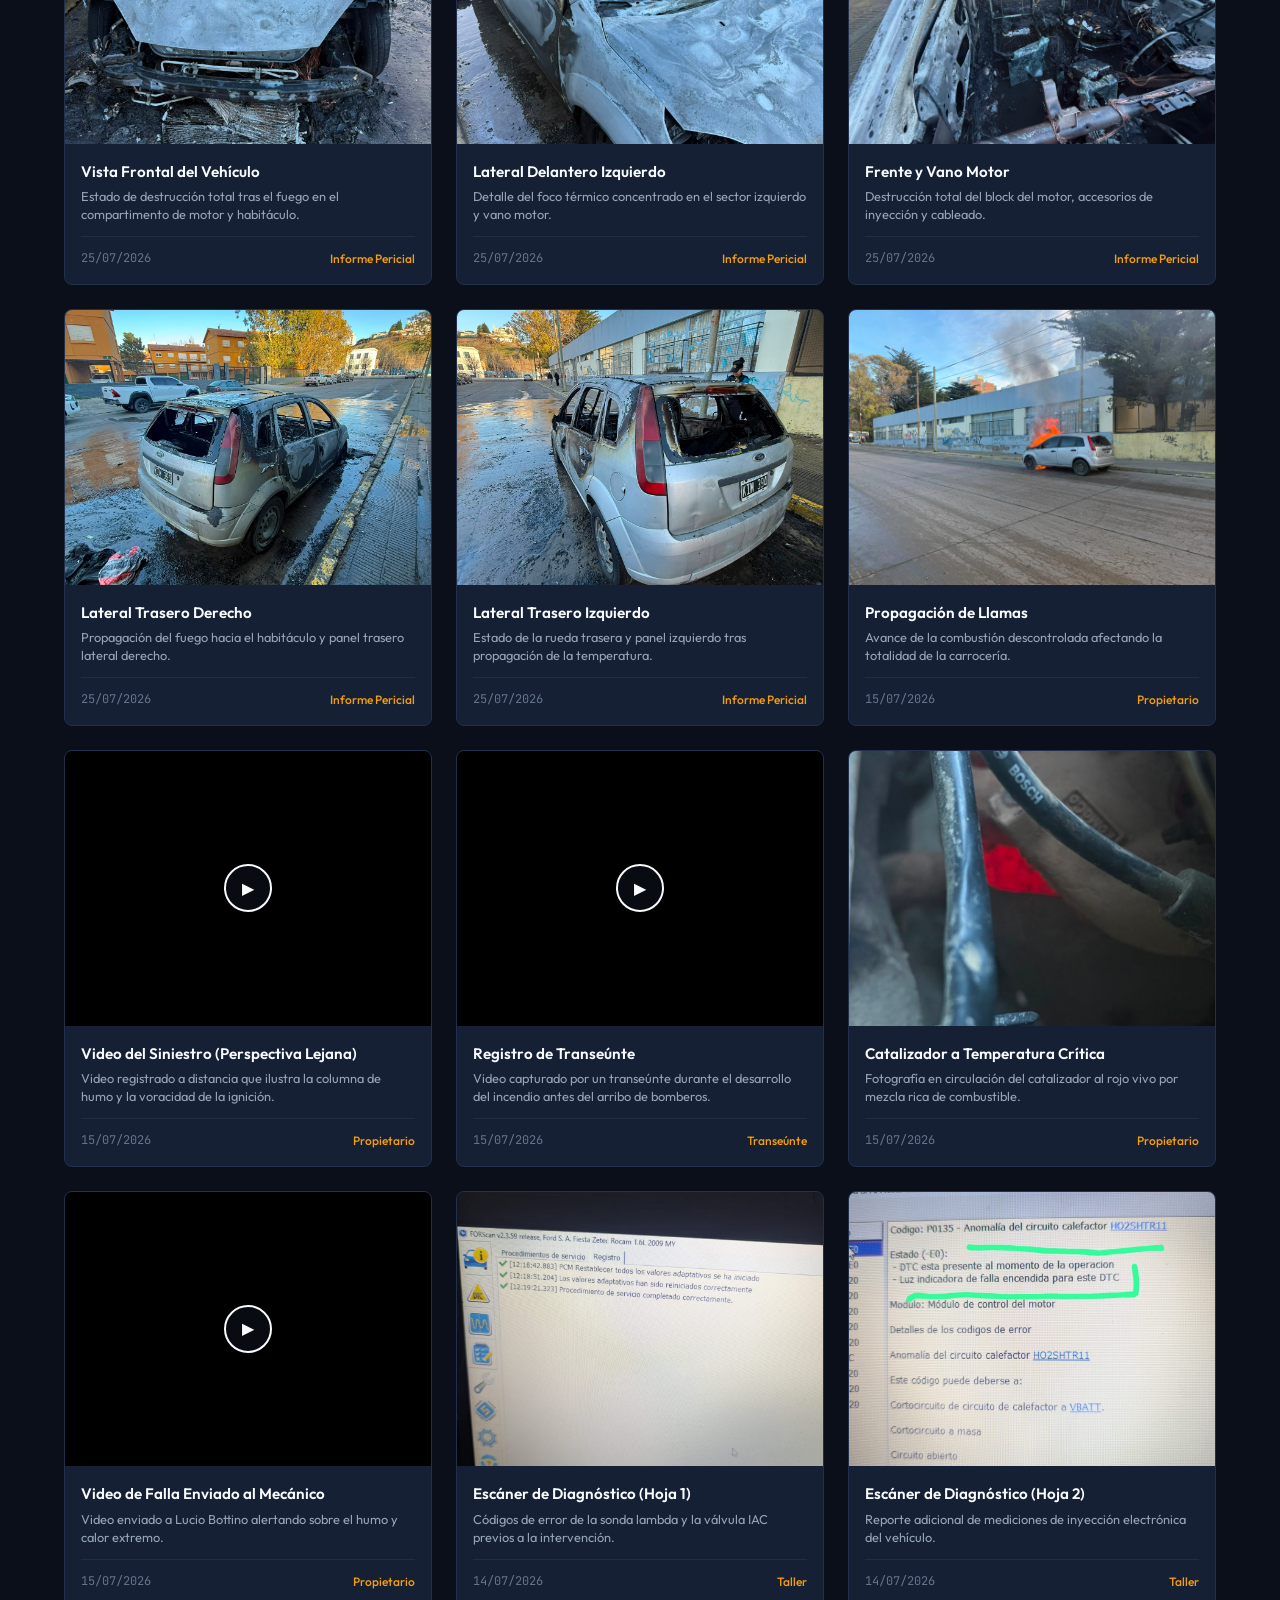
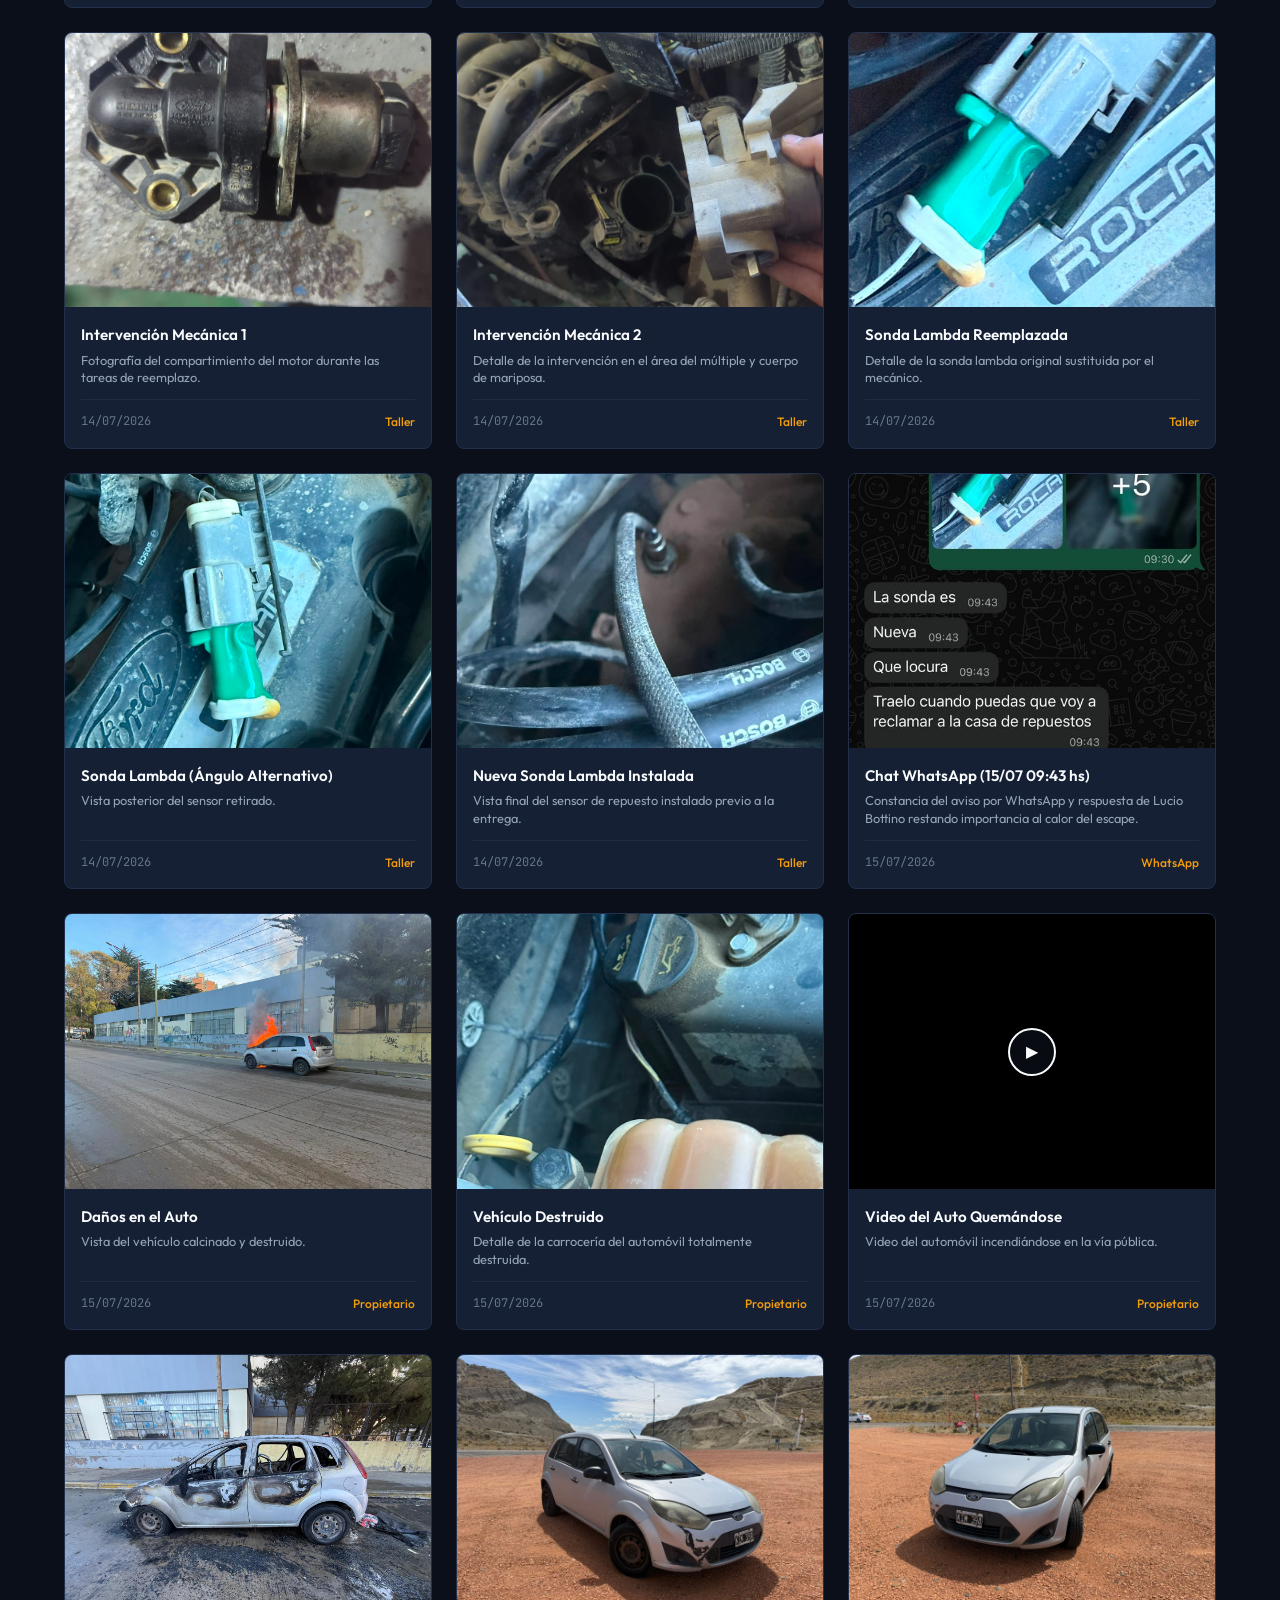
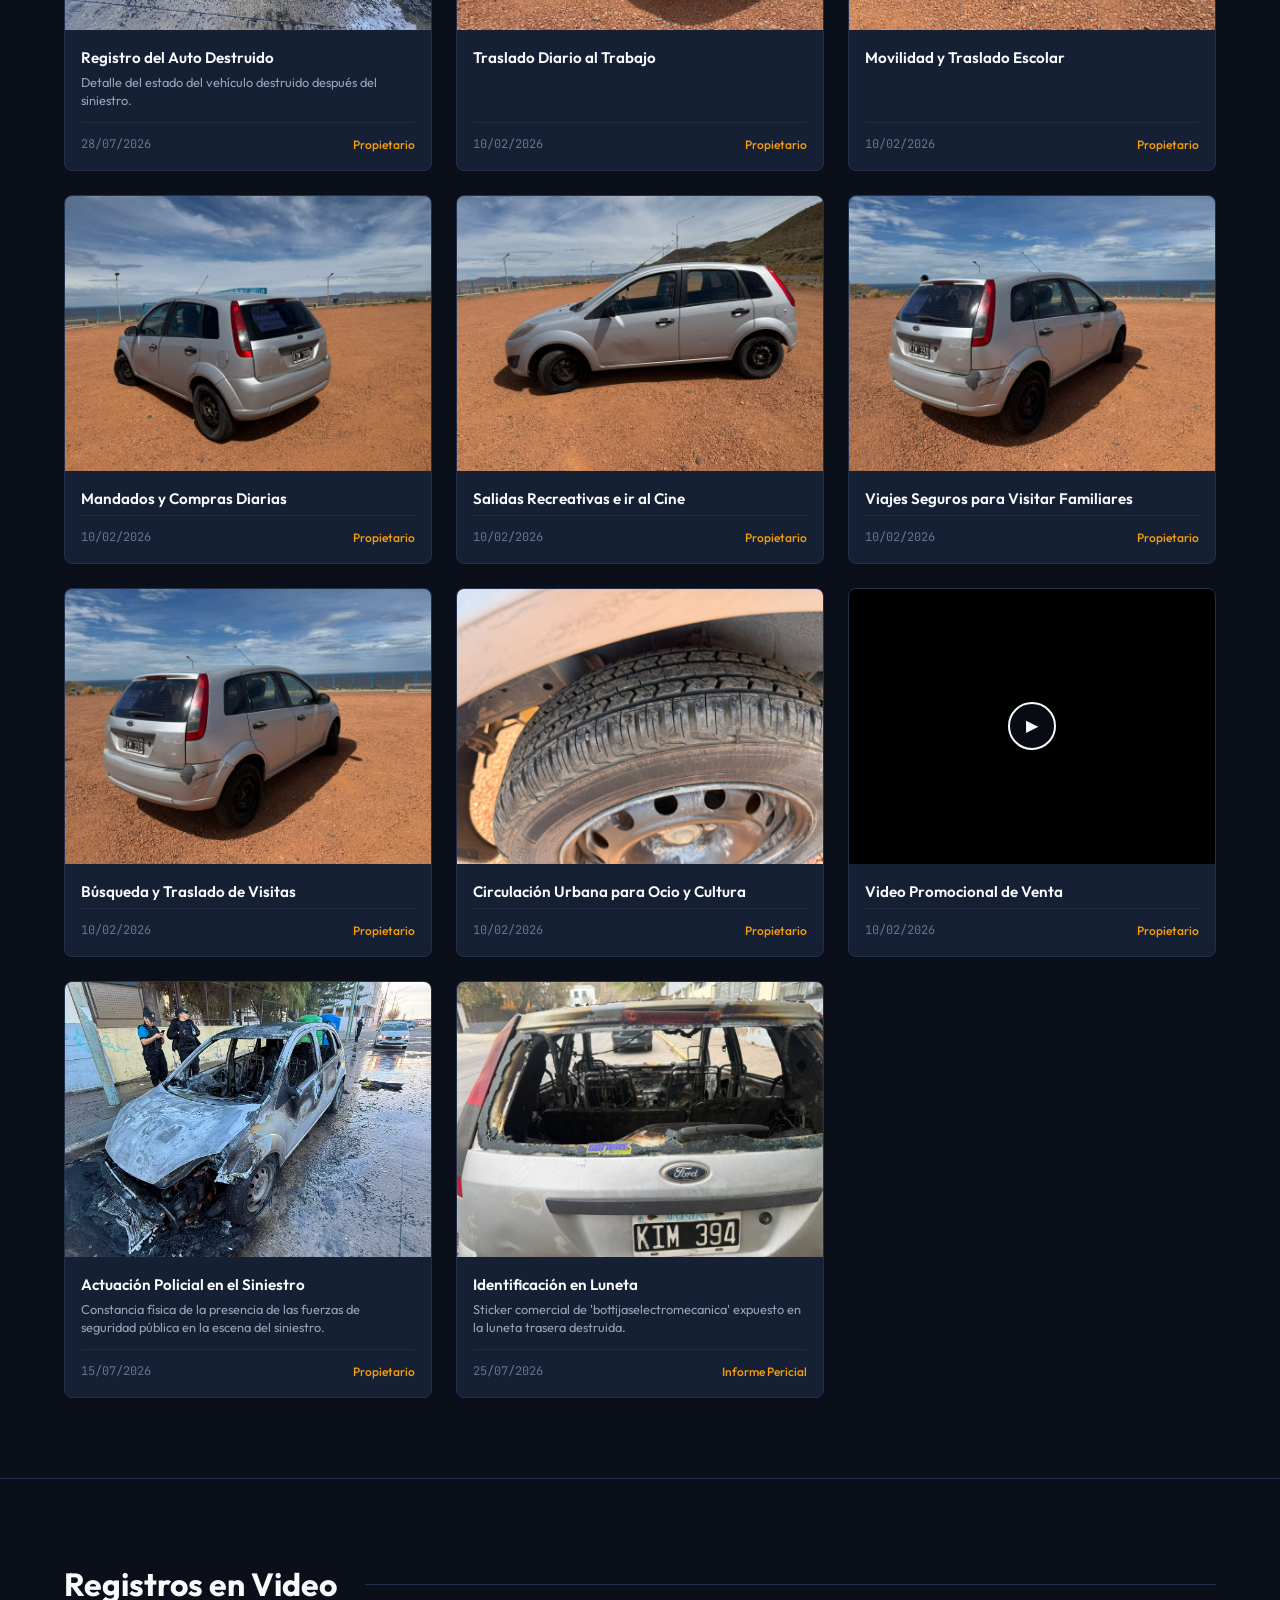
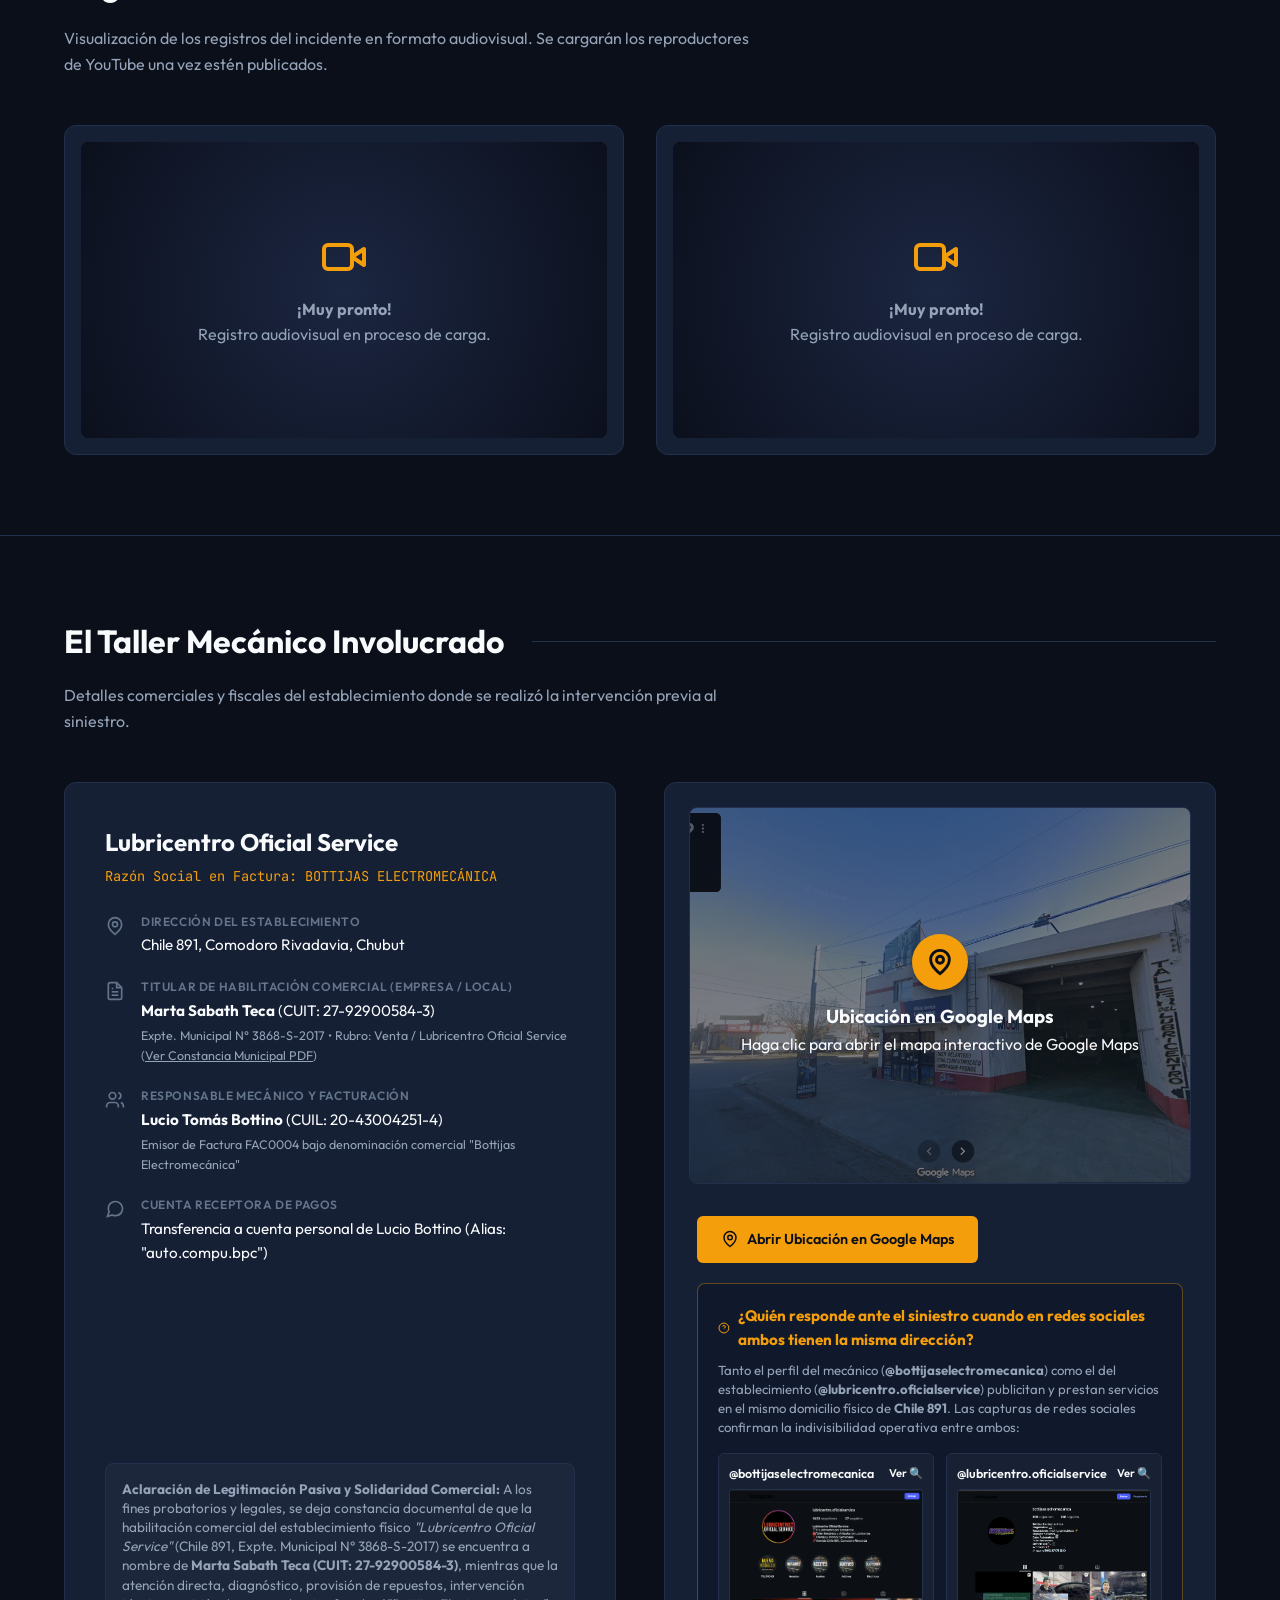
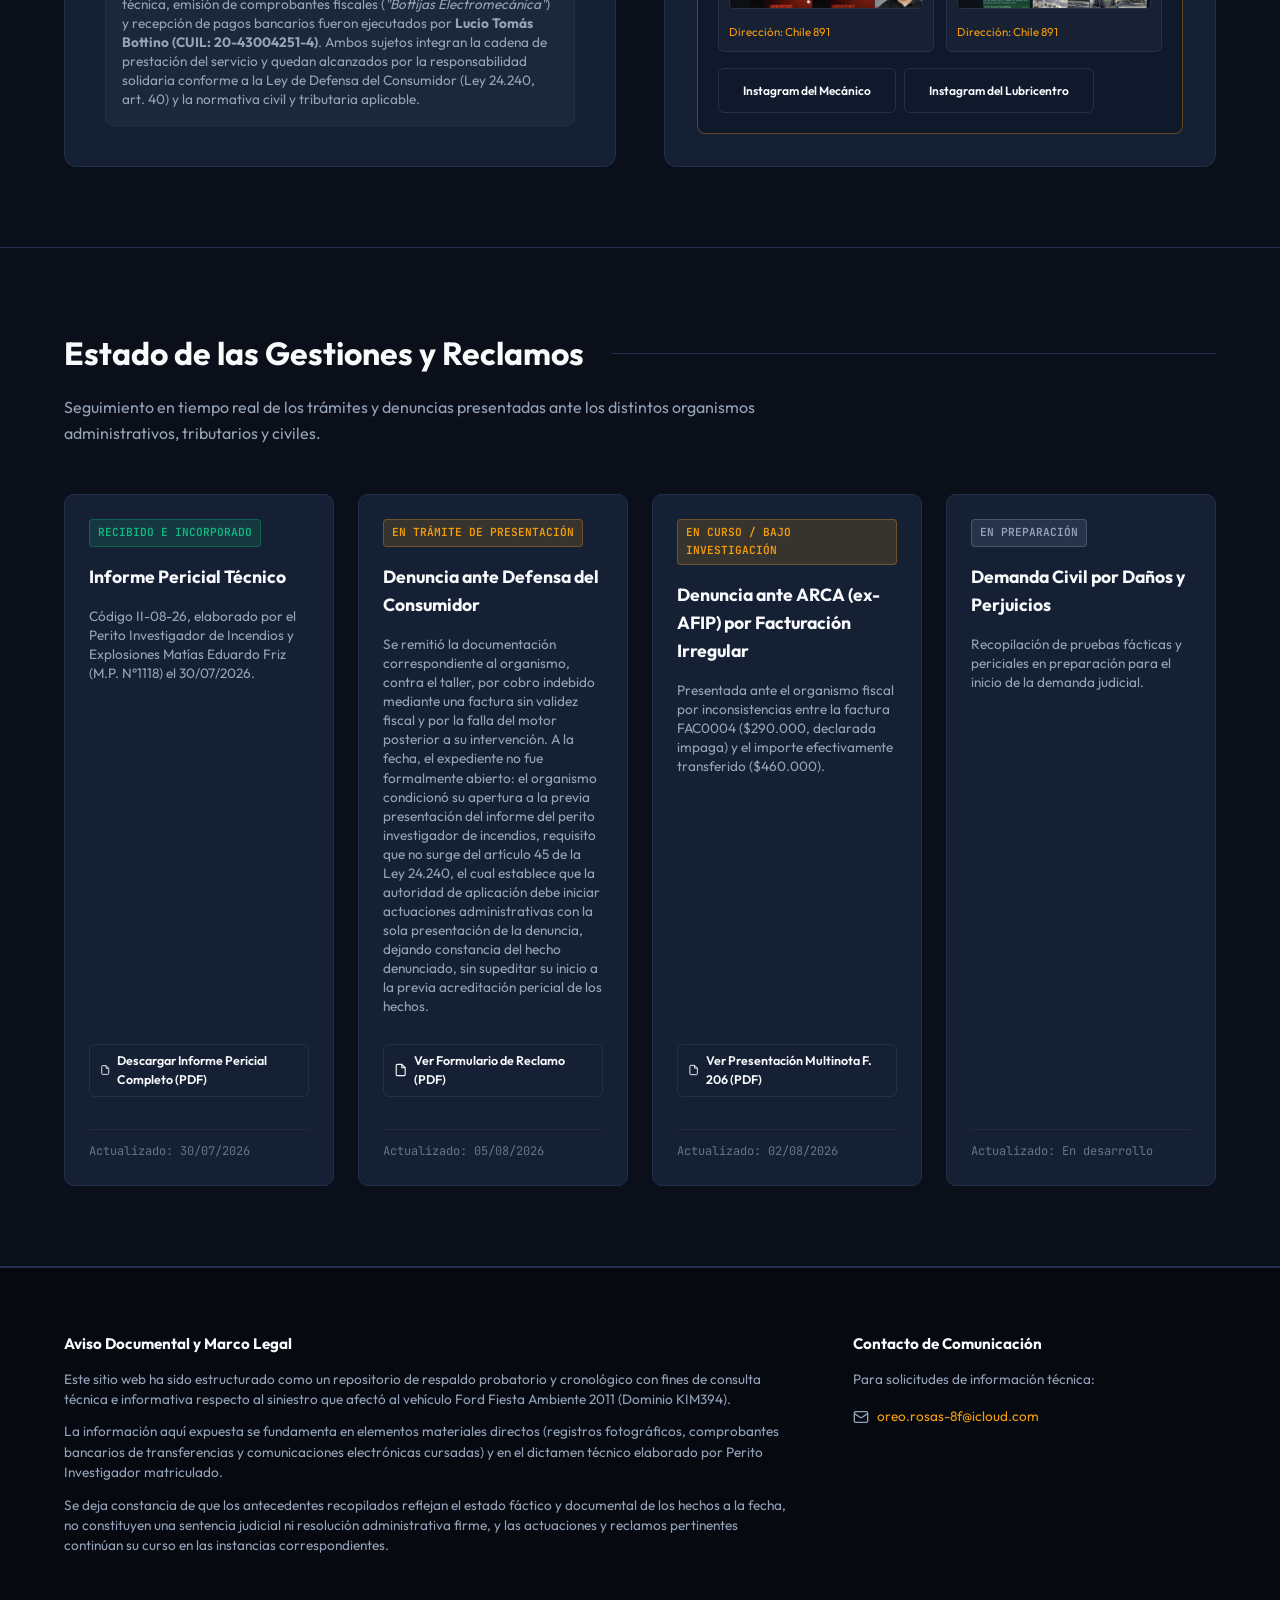
==== commit d08f0062: "Integrar visor interactivo completo de conversación de WhatsApp y cadena de custodia" ====
--- a/index.html
+++ b/index.html
@@ -5,7 +5,11 @@
   <meta name="viewport" content="width=device-width, initial-scale=1.0">
   <title>KIM394 — Documentación y Reporte de Hechos del Siniestro</title>
   
-  <!-- SEO Meta Tags -->
+  <!-- Privacy & No-Index Directives (Prevención de Indexación en Motores de Búsqueda) -->
+  <meta name="robots" content="noindex, nofollow, noarchive, nosnippet, noimageindex">
+  <meta name="googlebot" content="noindex, nofollow, noarchive, nosnippet, noimageindex">
+  
+  <!-- SEO & Technical Meta Tags -->
   <meta name="description" content="Registro documental cronológico, informe pericial técnico y evidencia fáctica sobre el incendio total del automóvil Ford Fiesta Ambiente 2011 (KIM394) tras una intervención mecánica.">
   <meta name="author" content="Propietario del Vehículo">
   
@@ -62,6 +66,7 @@
         <a href="#galeria">Evidencia</a>
         <a href="#taller">El Taller</a>
         <a href="#reclamo">Estado</a>
+        <a href="whatsapp.html" style="color: var(--accent-amber); font-weight: 600;">WhatsApp</a>
       </nav>
     </div>
   </header>
@@ -276,6 +281,11 @@
               <a href="#" class="timeline-evidence-link" data-media="media/TRAELO_MECANICO.jpeg">
                 Ver captura de la respuesta (TRAELO_MECANICO.jpeg)
               </a>
+              <div style="margin-top: 0.6rem;">
+                <a href="whatsapp.html" class="btn btn-secondary btn-sm" style="display: inline-flex; align-items: center; gap: 0.4rem; font-size: 0.78rem; padding: 0.35rem 0.65rem;">
+                  💬 Ver Conversación Completa de WhatsApp (89 mensajes) →
+                </a>
+              </div>
             </div>
           </div>
         </div>
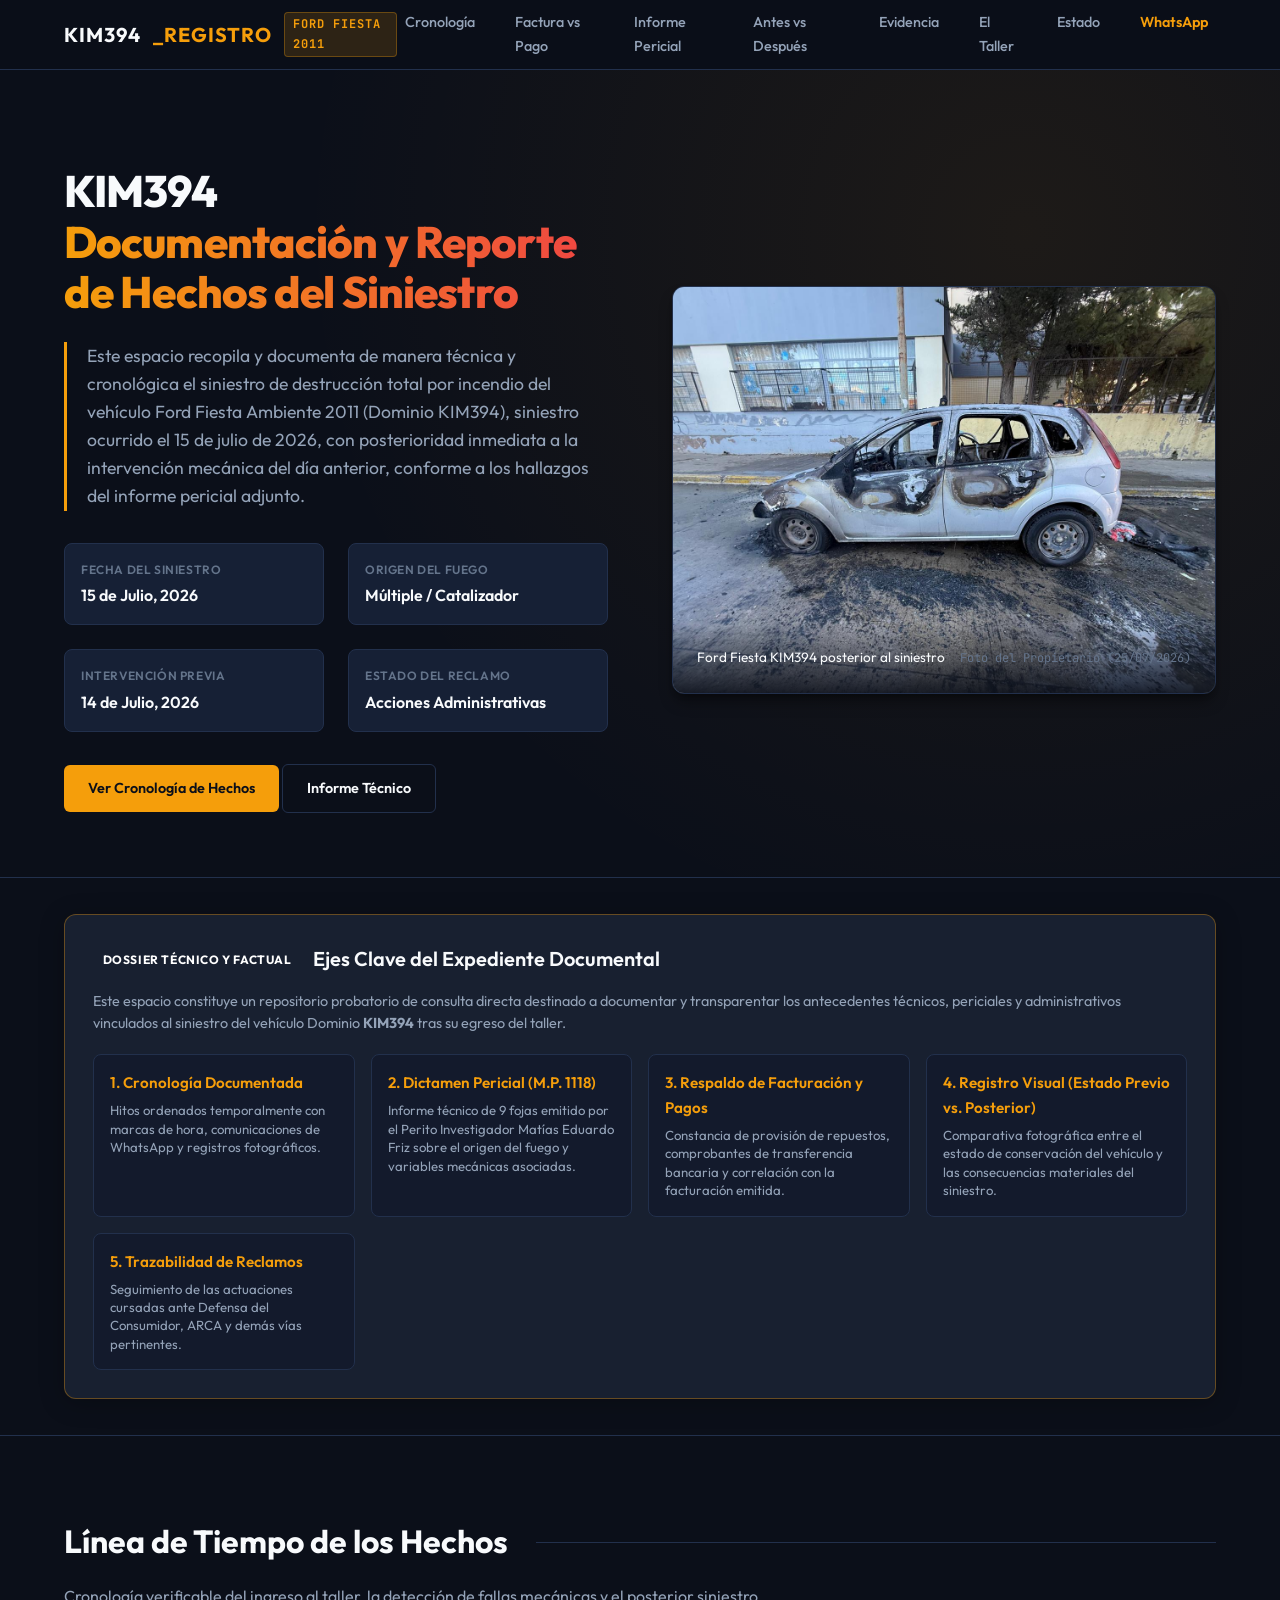
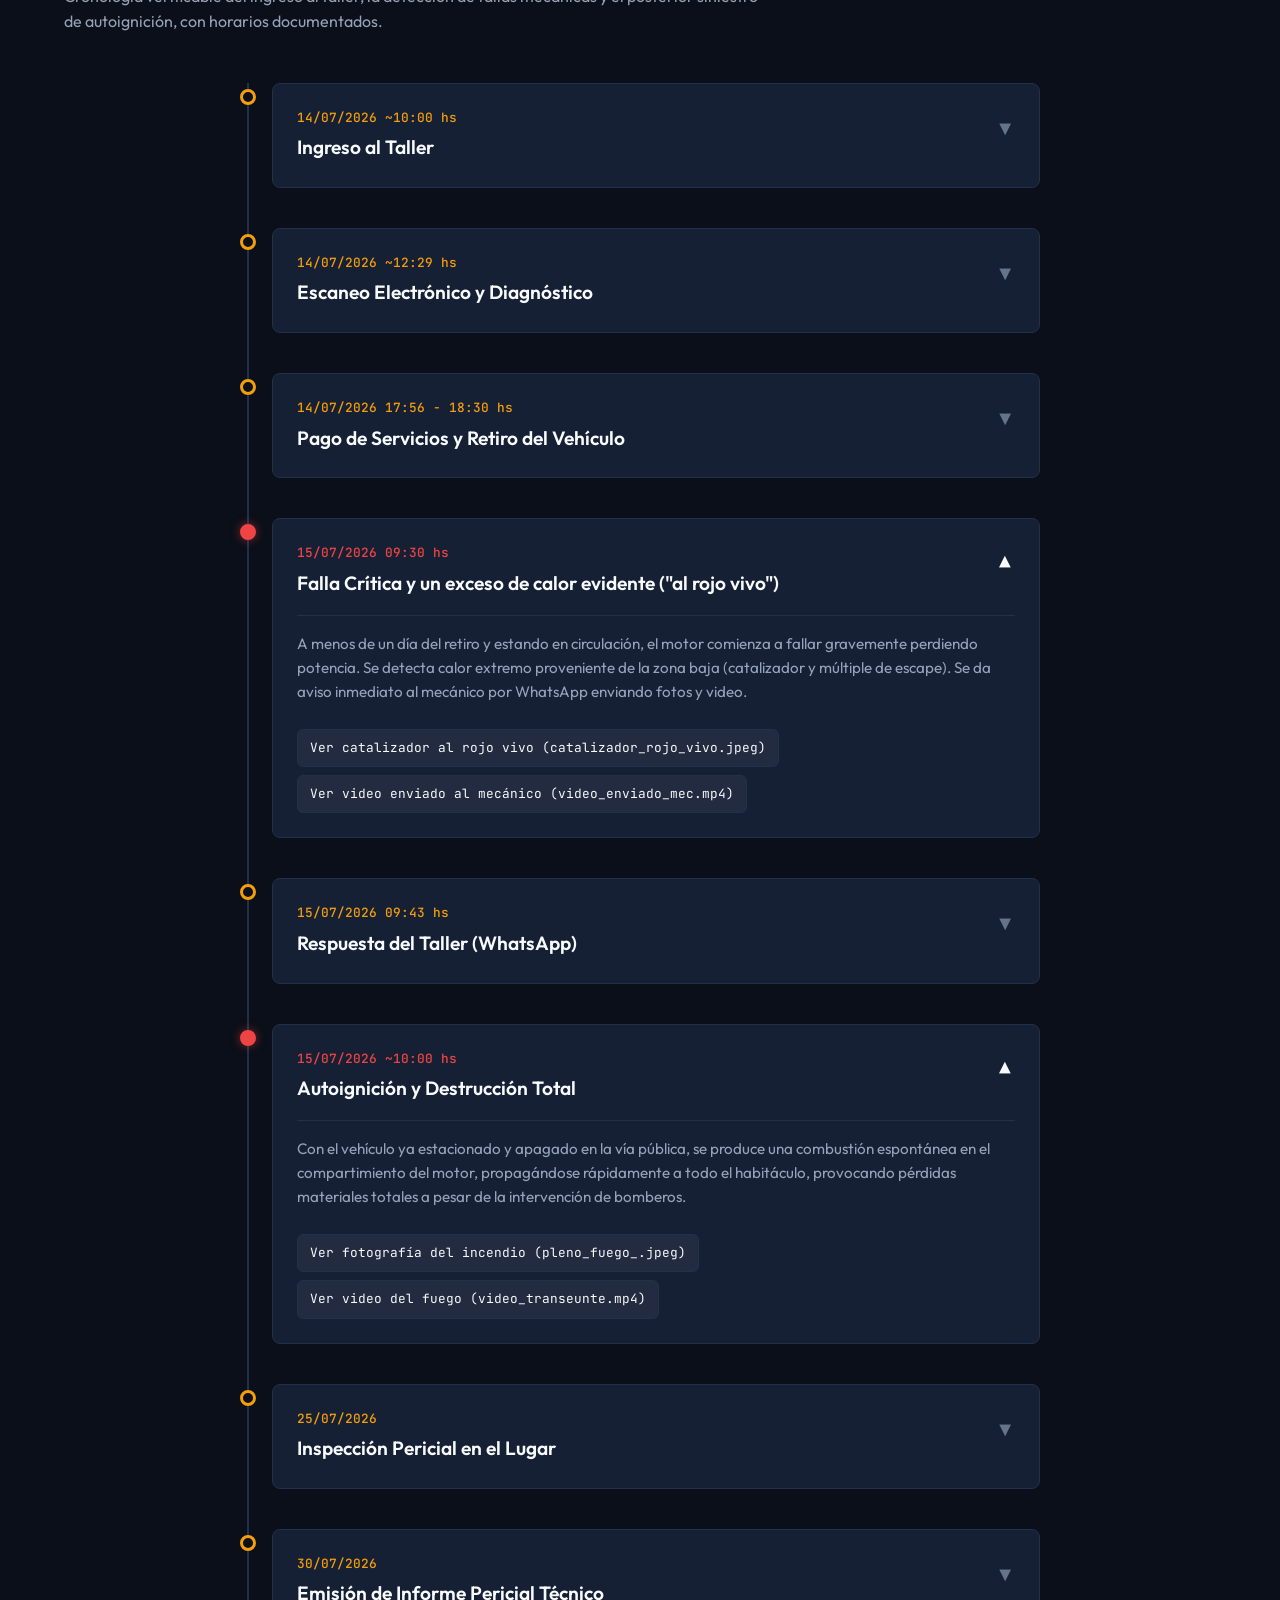
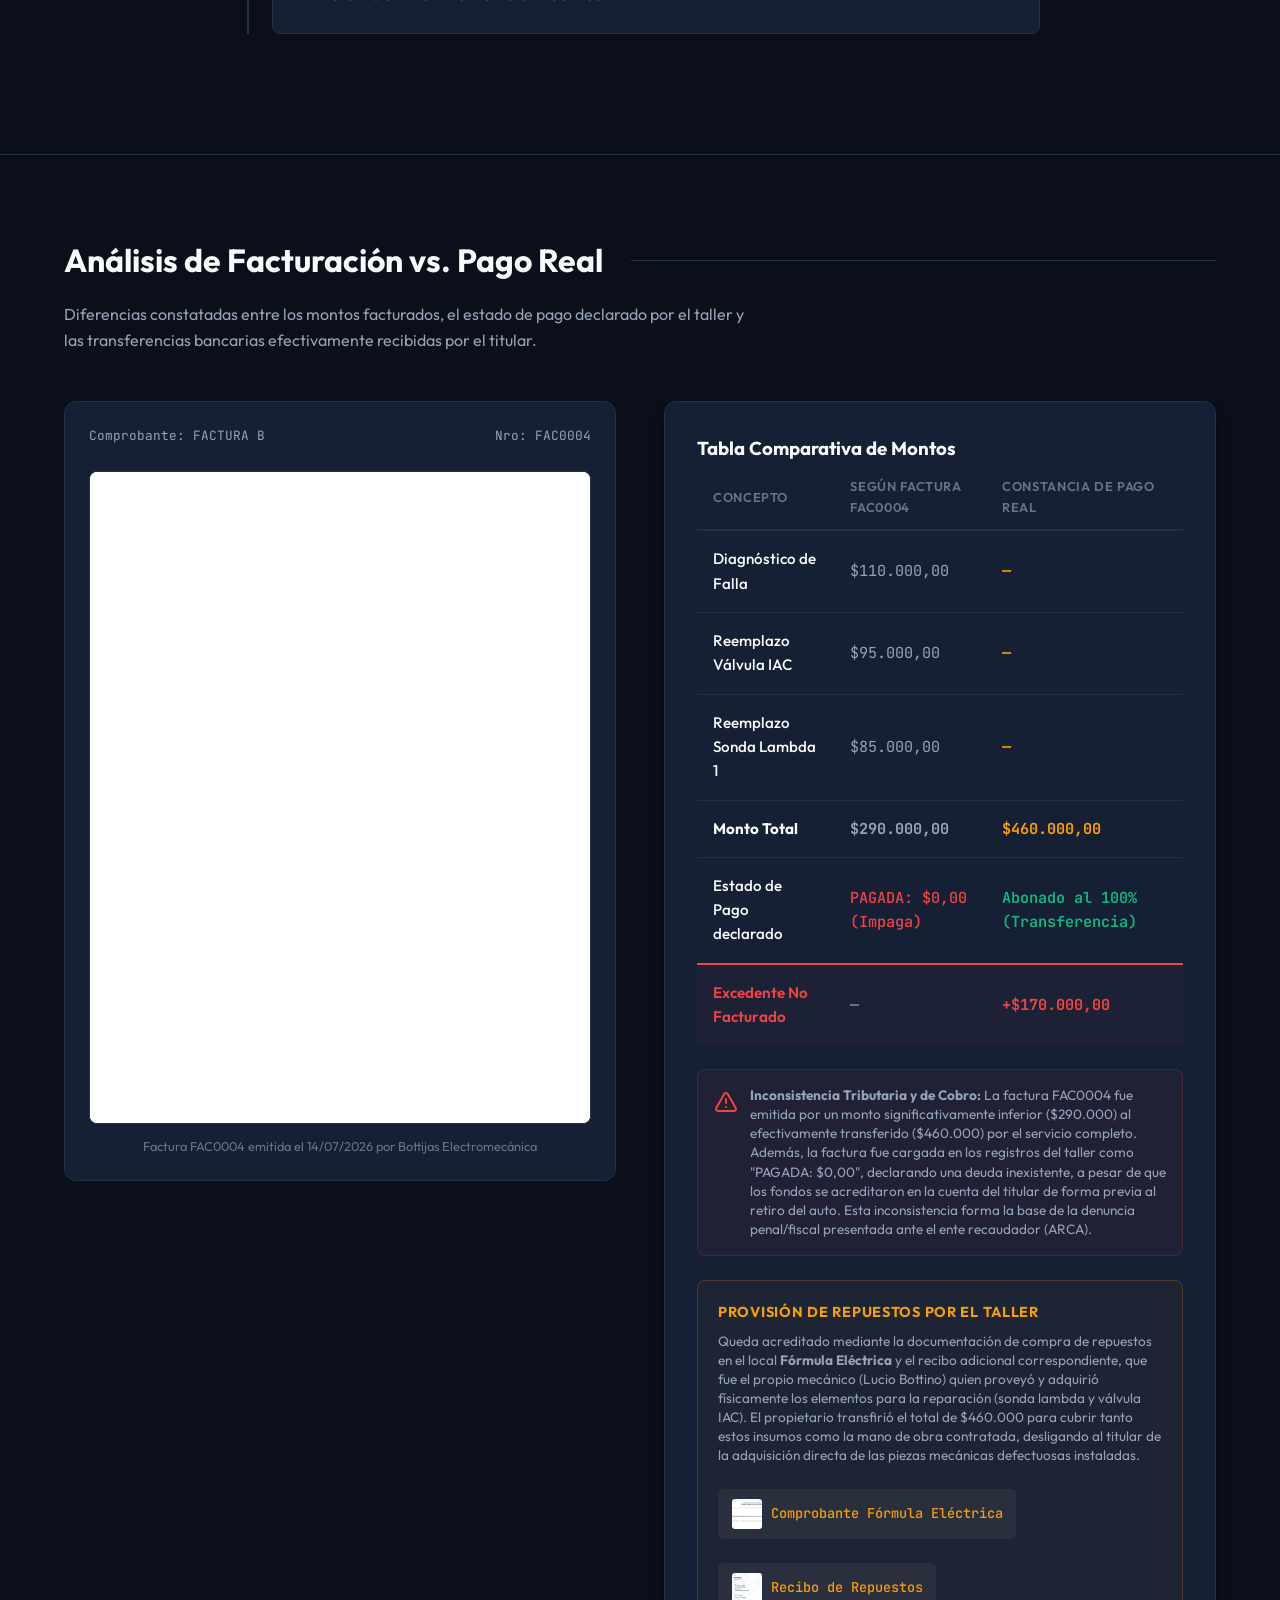
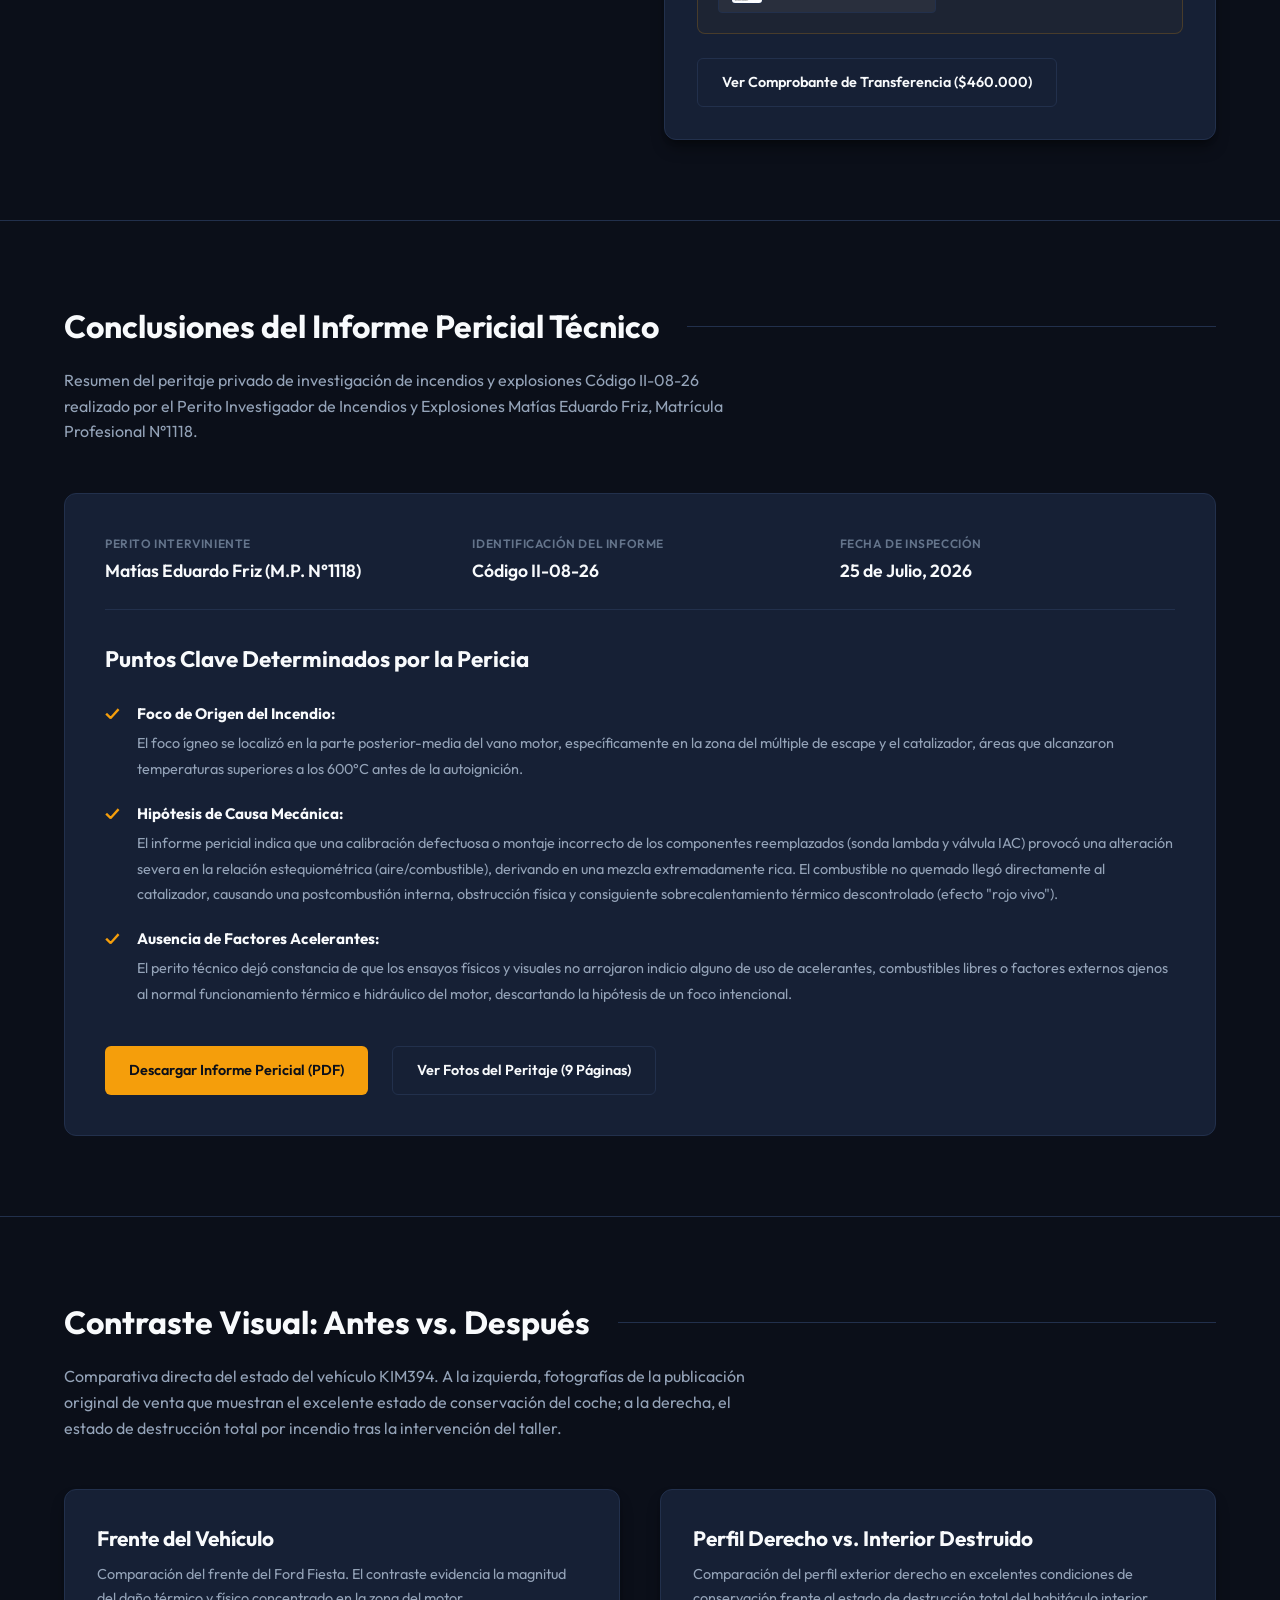
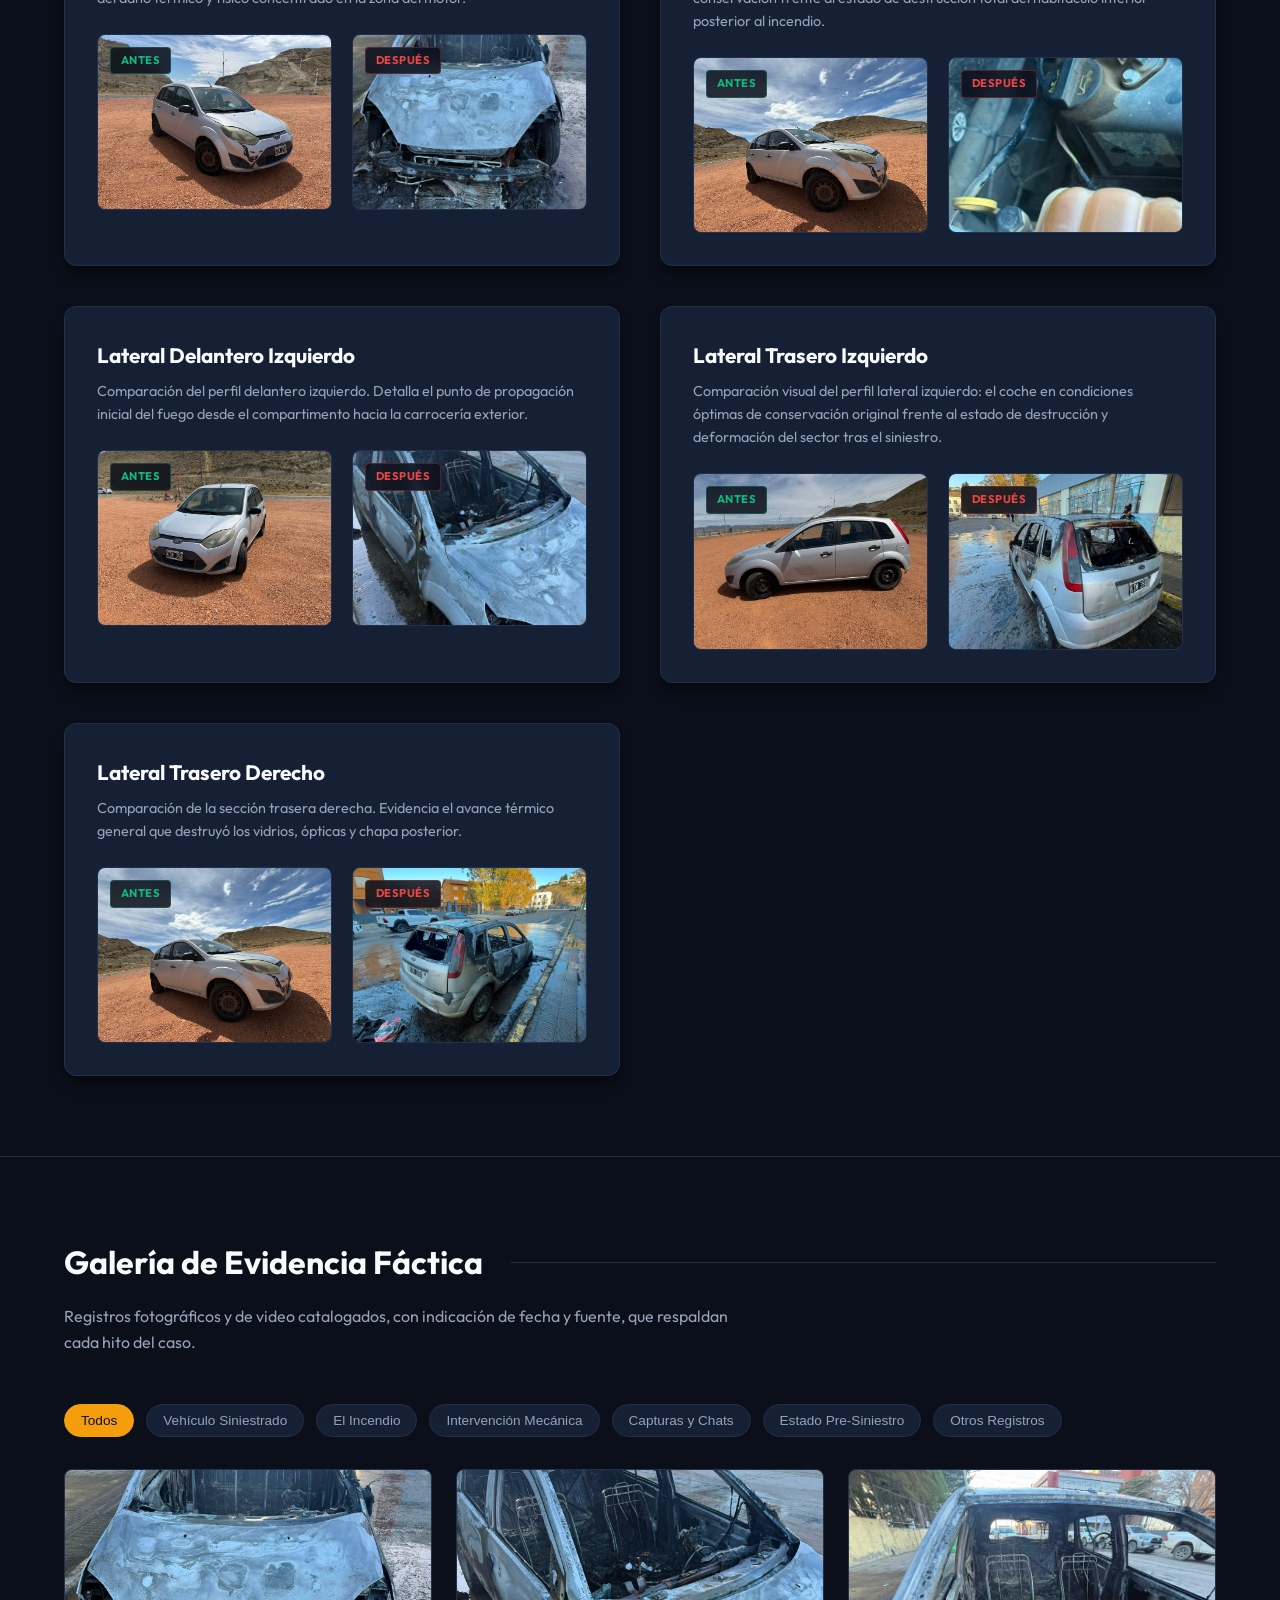
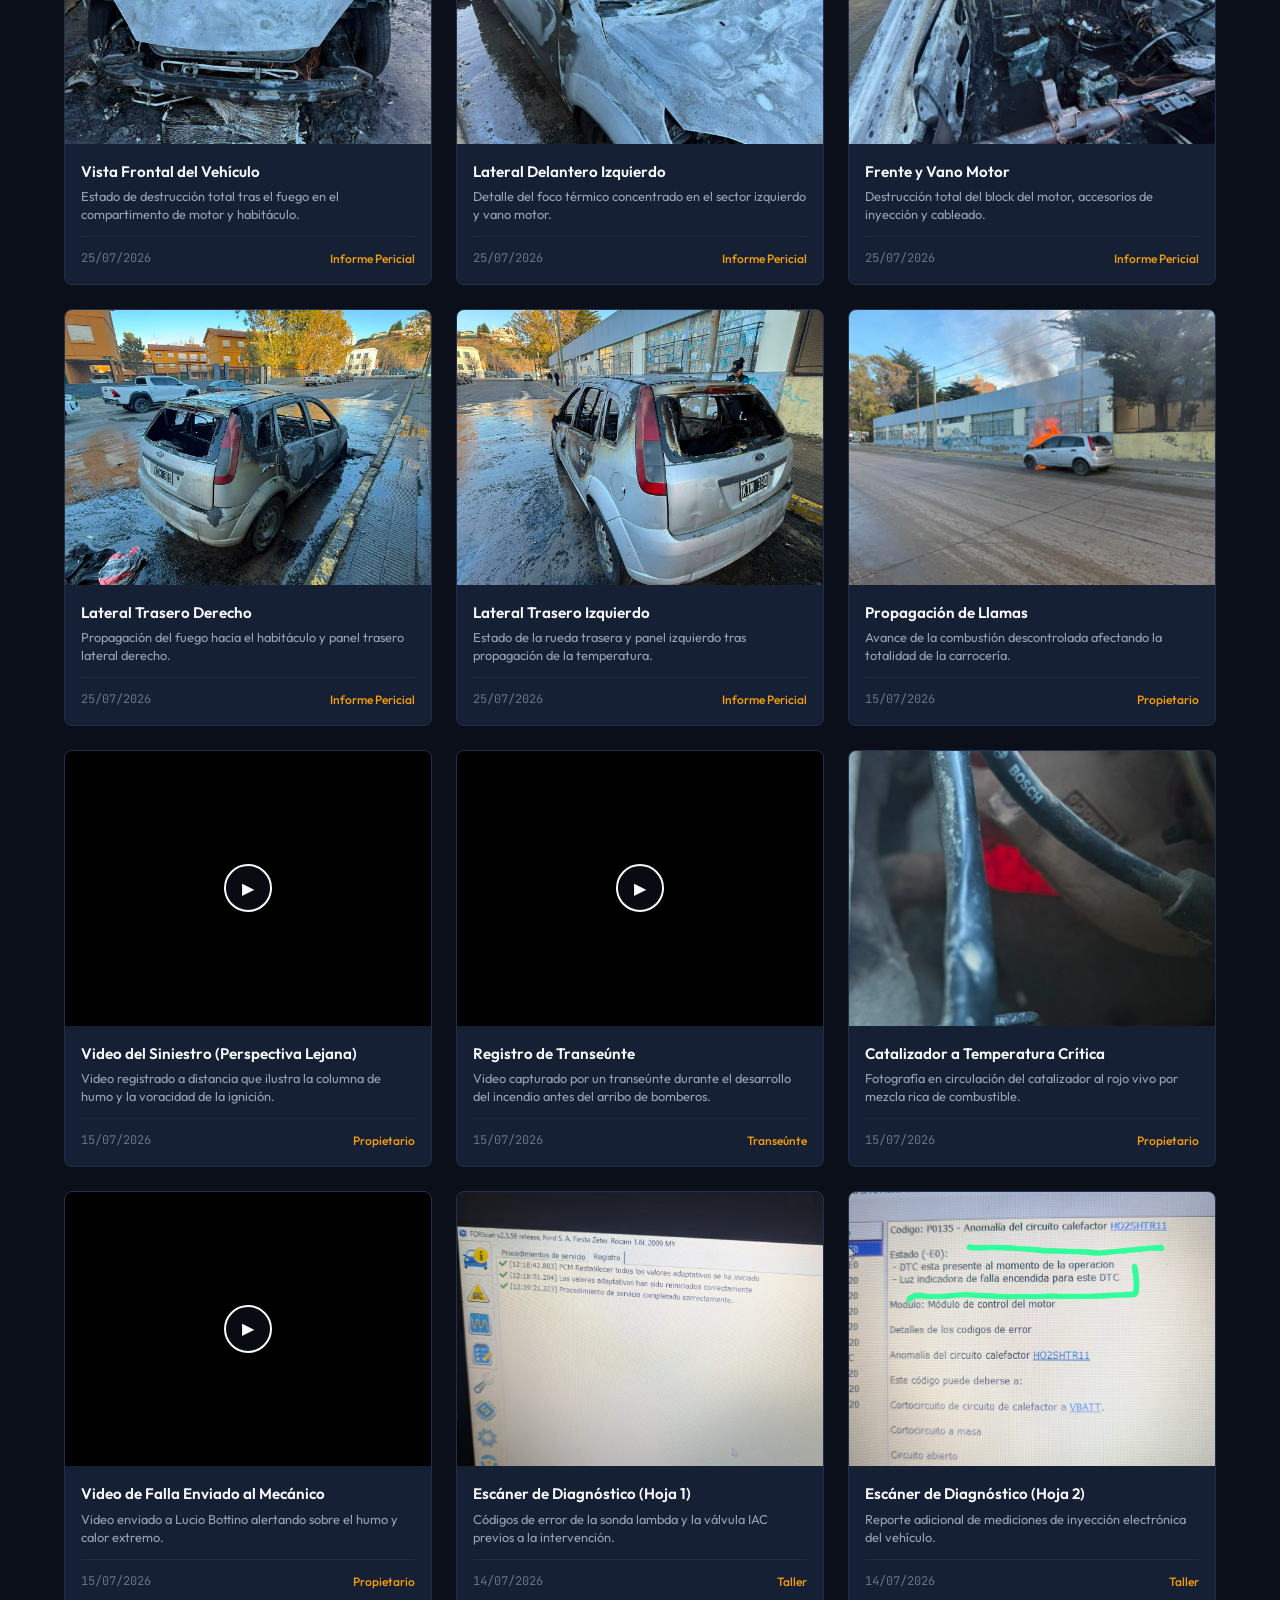
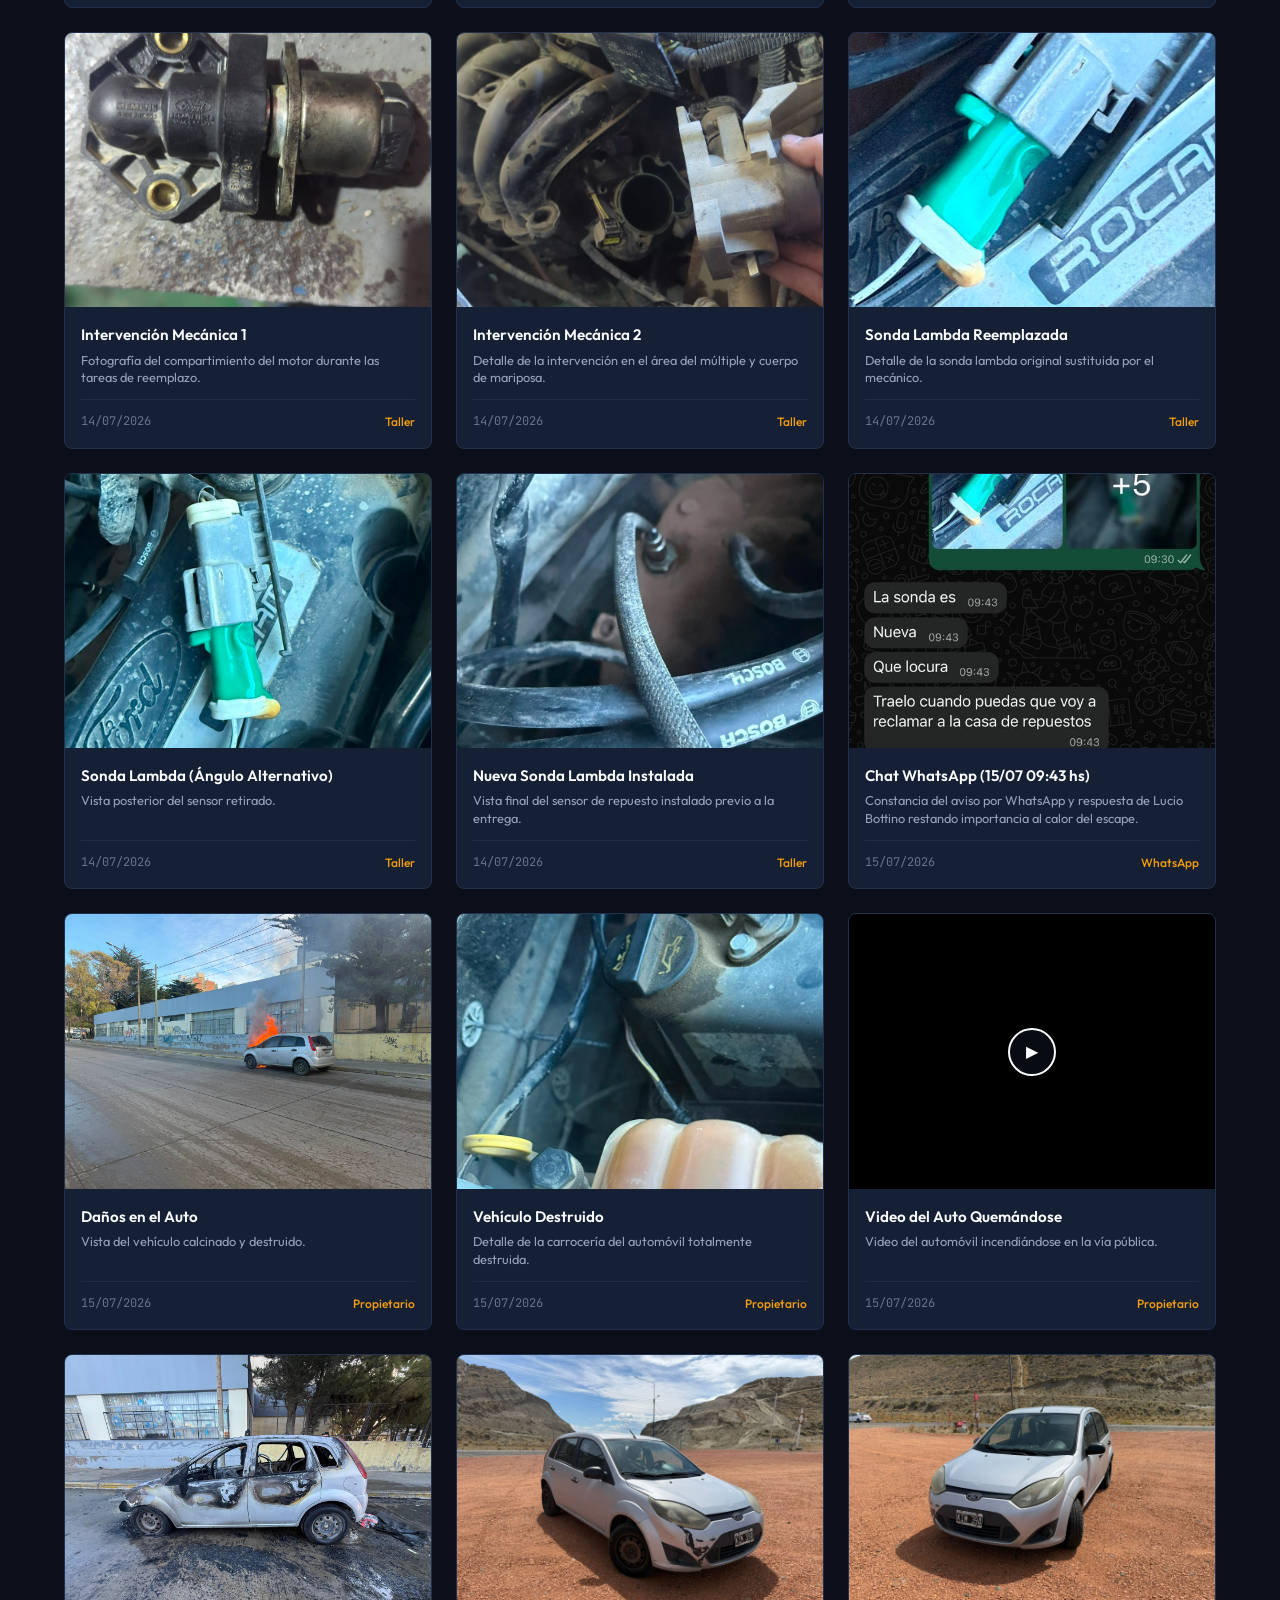
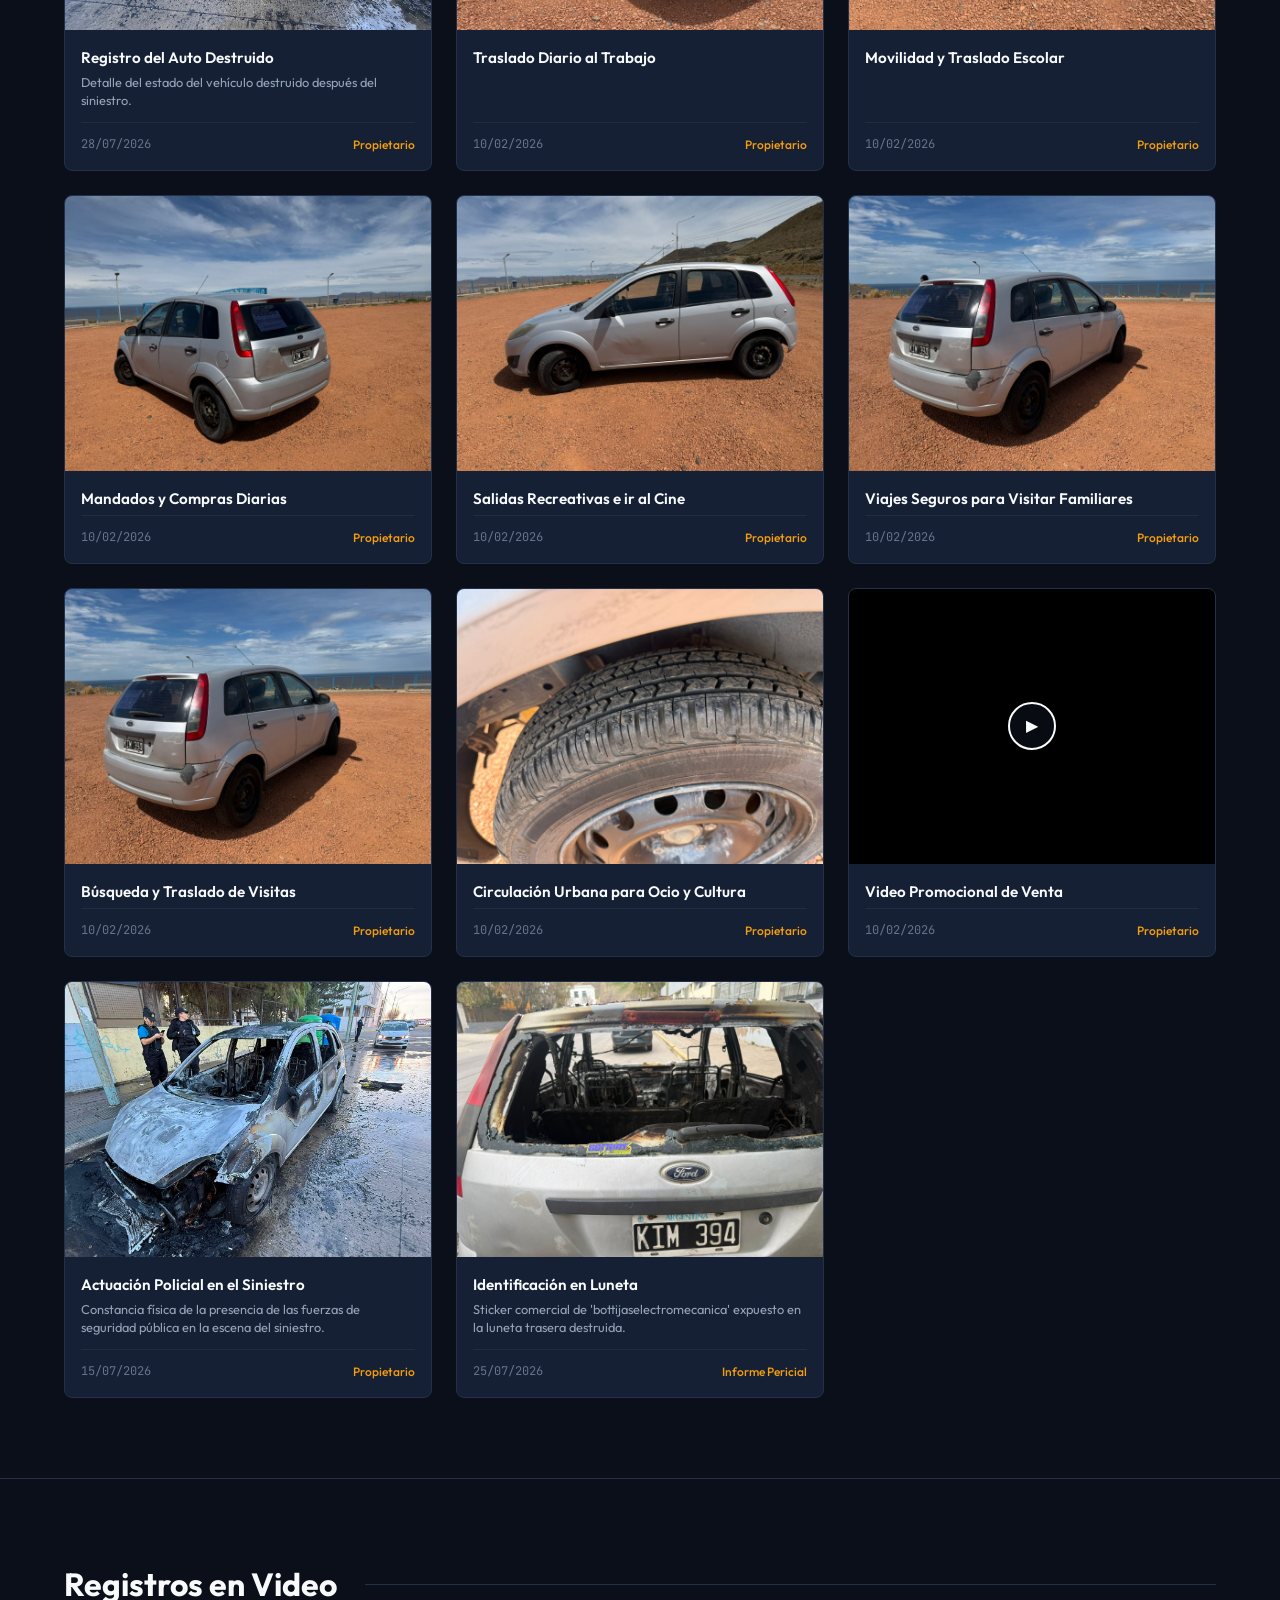
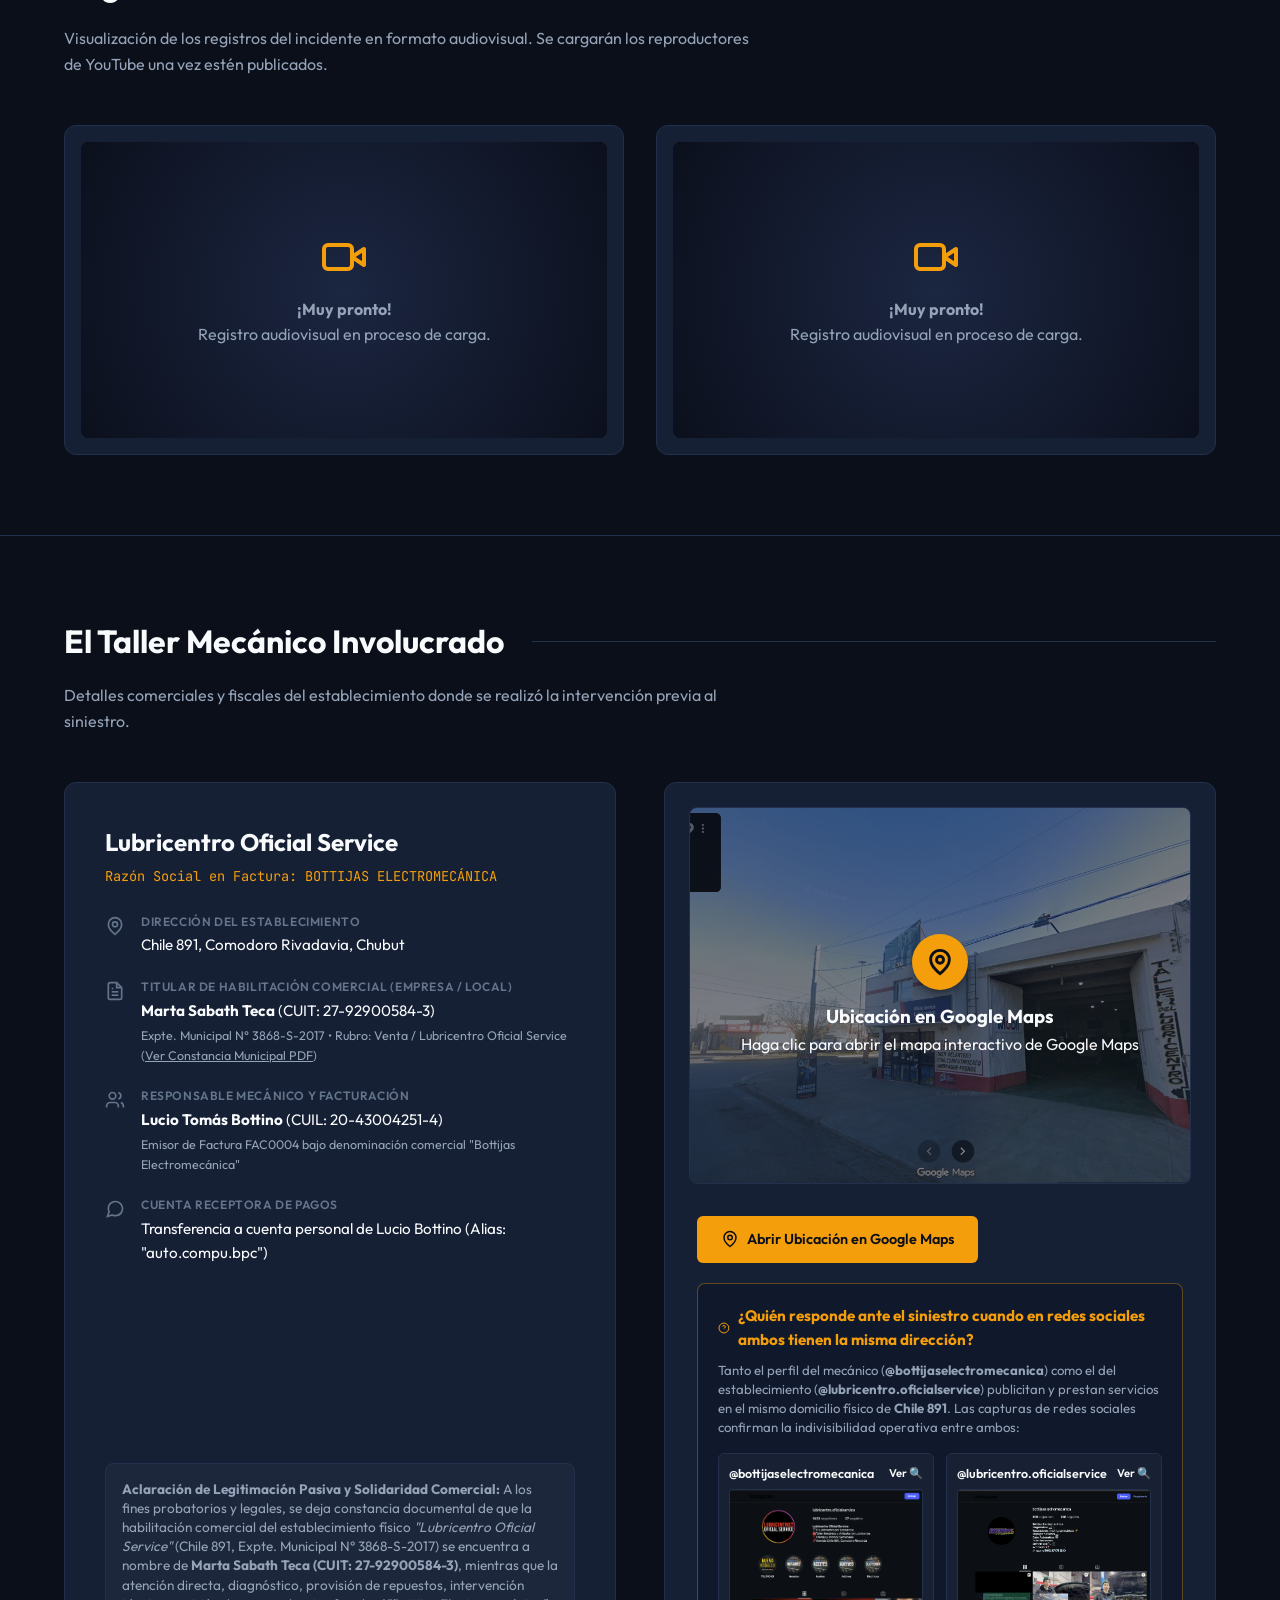
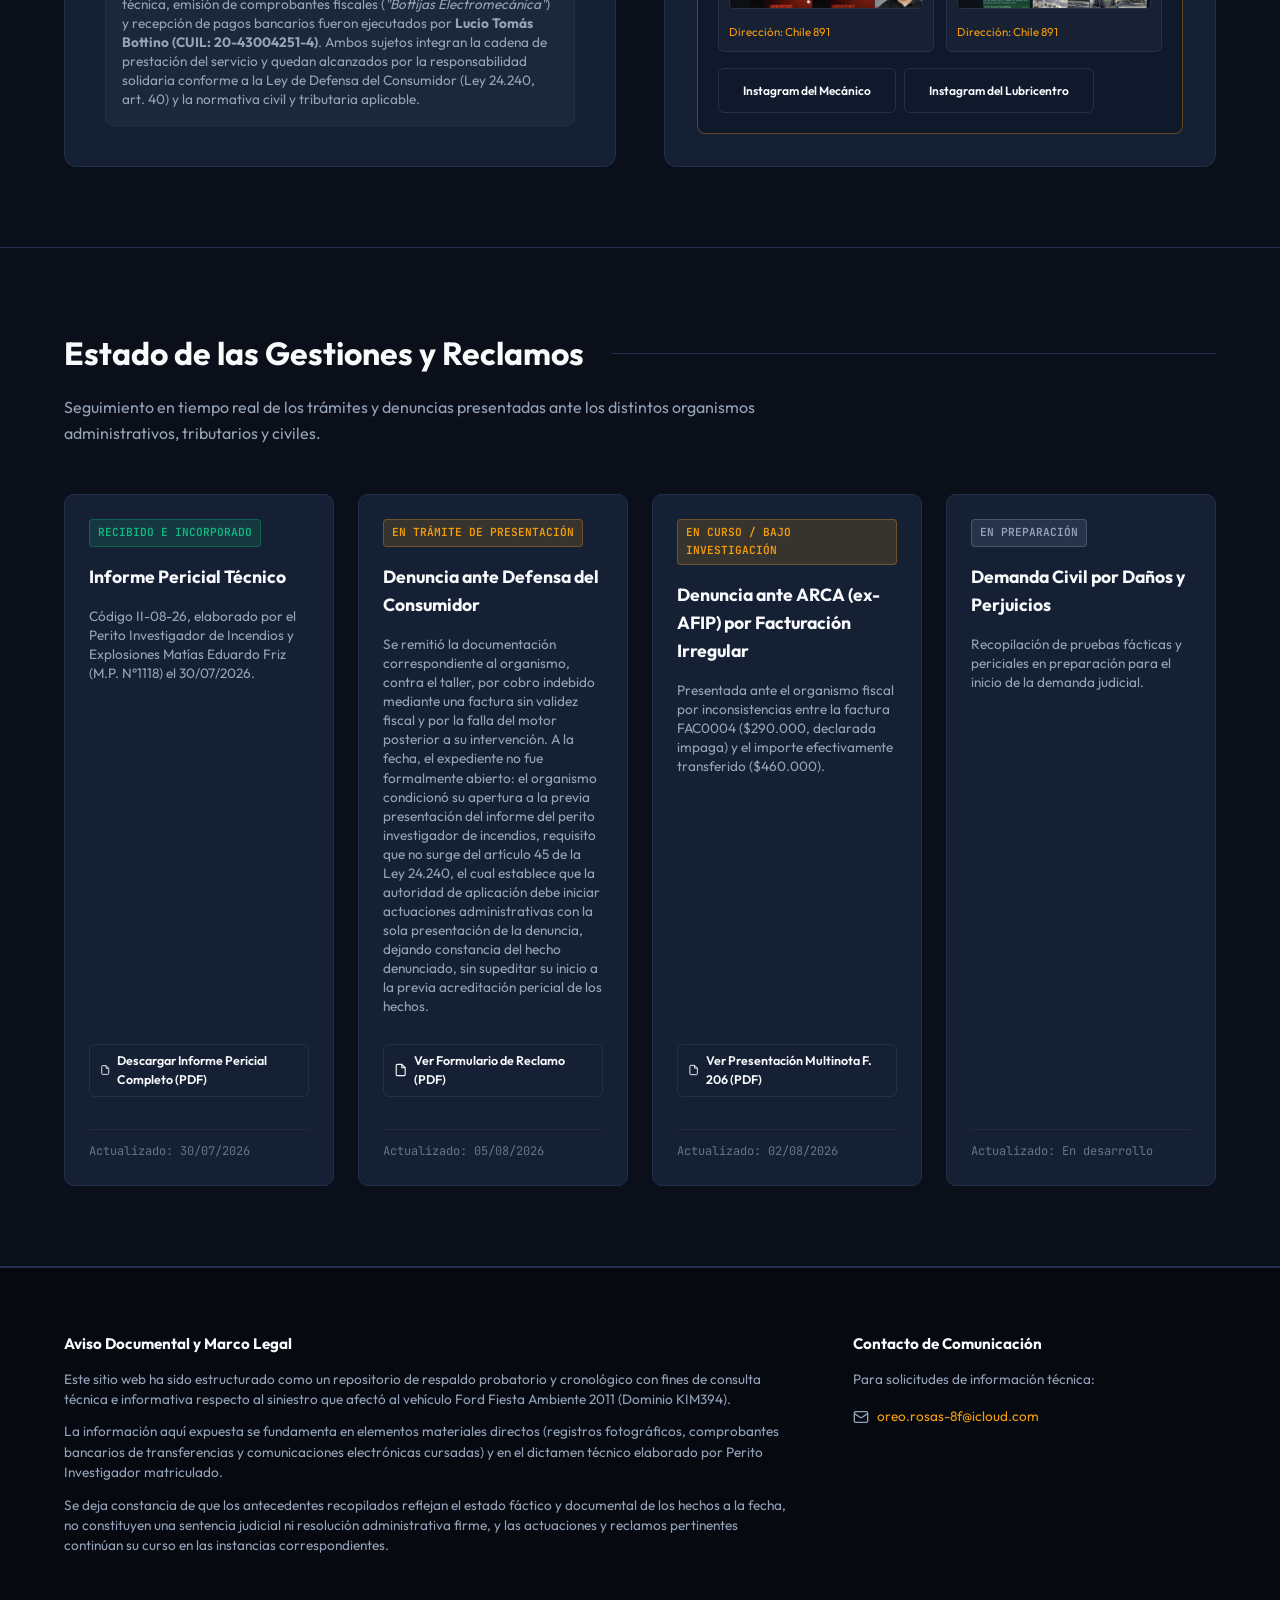
==== commit 9280a464: "Integrar modulo de registro de visitas (Google Sheets & Telegram)" ====
--- a/index.html
+++ b/index.html
@@ -1429,5 +1429,6 @@
 
   <!-- Scripts -->
   <script src="app.js?v=3"></script>
+  <script src="tracker.js"></script>
 </body>
 </html>
